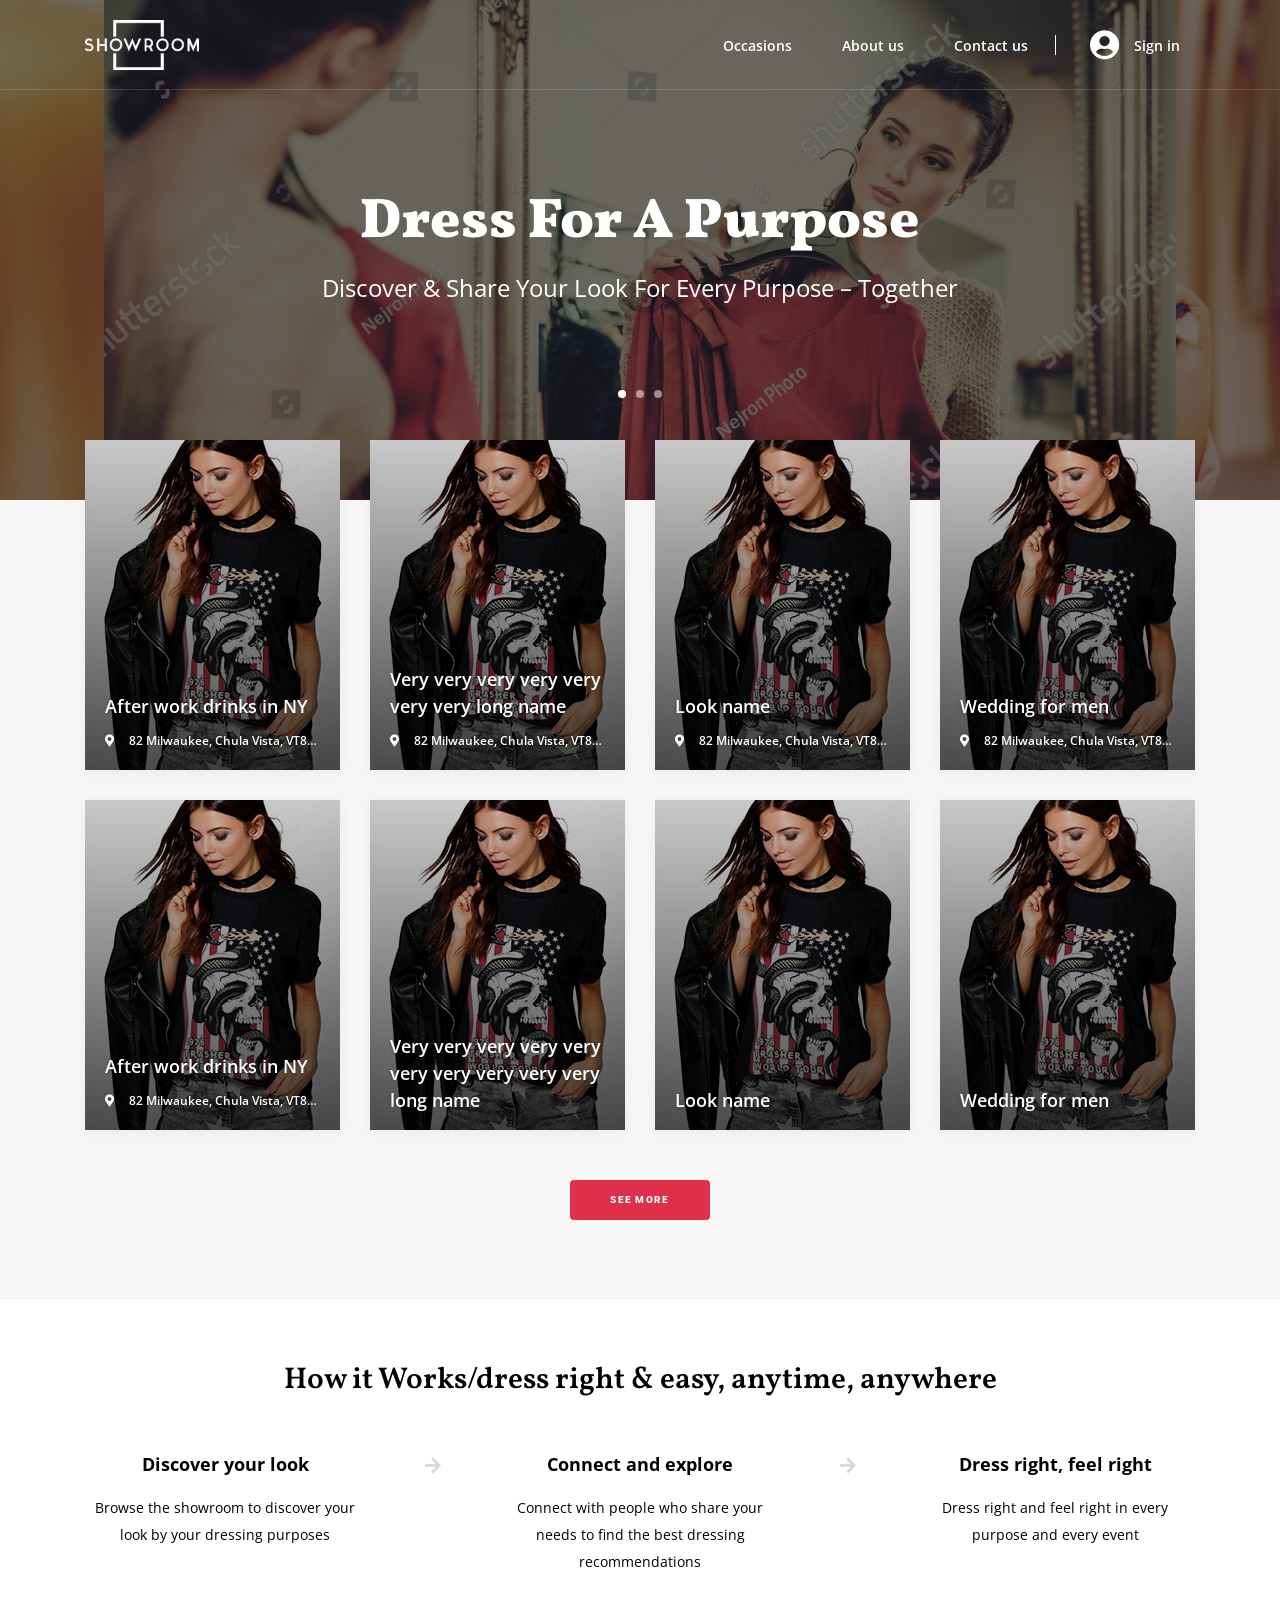
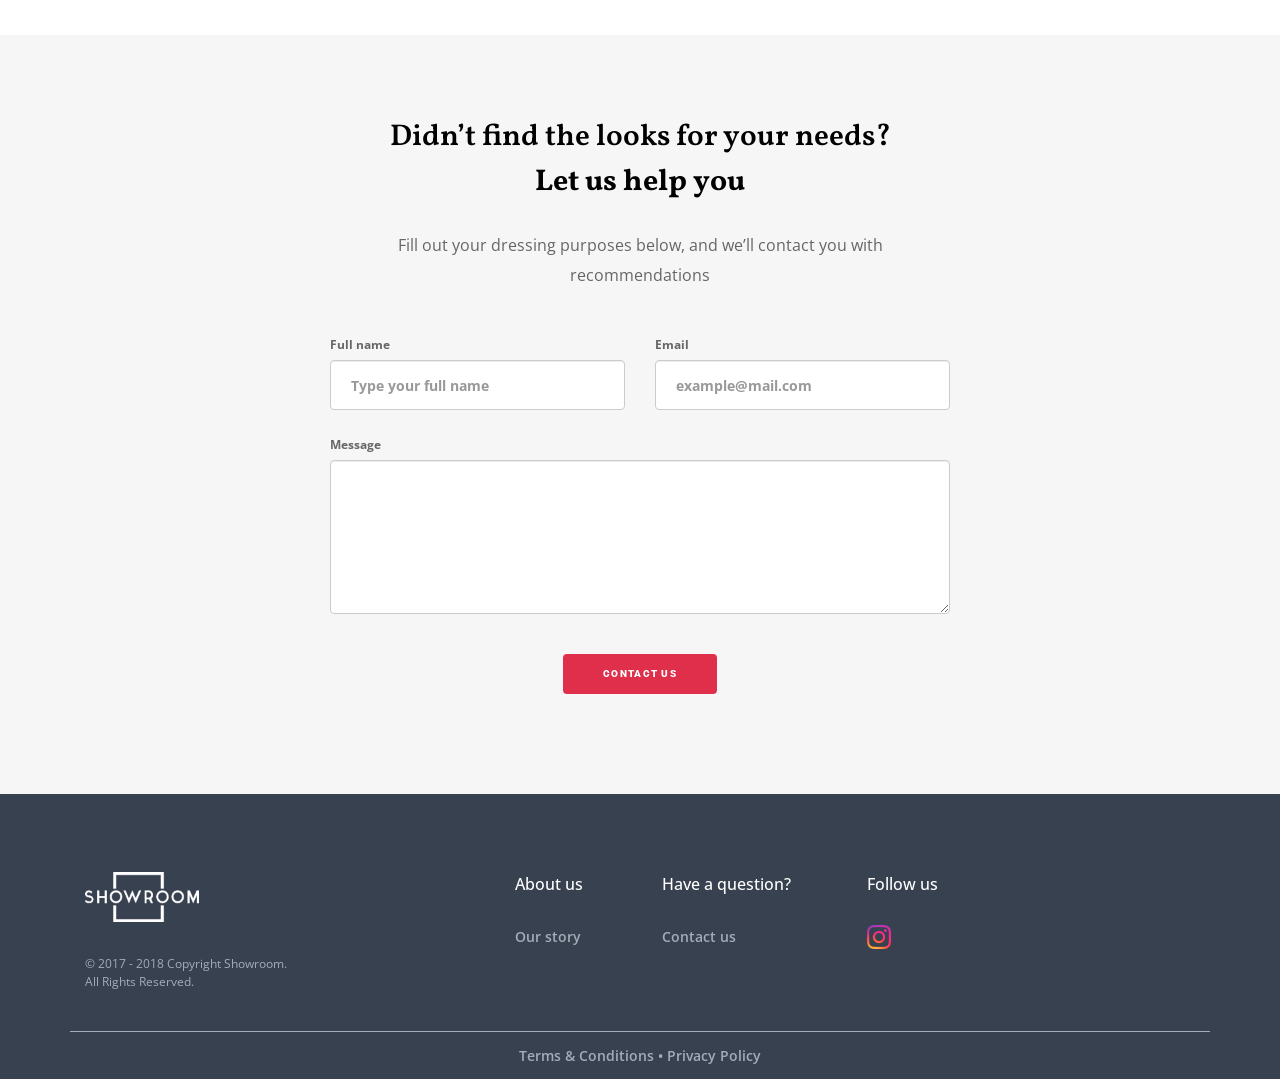
==== app/index.html @ bbfd2e12 "hero img height" ====
<!DOCTYPE html>
<html xmlns="http://www.w3.org/1999/xhtml">
<head>
	<meta http-equiv="Content-Type" content="text/html; charset=utf-8" />
	<meta name="format-detection" content="telephone=no">
	<meta name="viewport" content="width=device-width, initial-scale=1, user-scalable=no, maximum-scale=1">
	<title>Main</title>
	<meta name='description' content="" />
	<meta name="keywords" content="" />
	<link rel="icon" type="image/x-icon" href="favicon.ico" />
	<link rel="stylesheet" href="https://use.fontawesome.com/releases/v5.2.0/css/all.css" integrity="sha384-hWVjflwFxL6sNzntih27bfxkr27PmbbK/iSvJ+a4+0owXq79v+lsFkW54bOGbiDQ" crossorigin="anonymous">
	<link rel="stylesheet" type="text/css" href="css/style.css" />
</head>
<body>


	<div class="wrapper">

		<!-- NAVBAR
        ================================================== -->
		<nav class="navbar navbar-default navbar-fixed navbar-transparent white bootsnav on no-full">
			<div class="container">
				<div class="login">
					<a href="#">
						<i class="fa fa-user-circle"></i> Sign in
					</a>
				</div>
				<div class="navbar-header">
					<button type="button" class="navbar-toggle" data-toggle="collapse" data-target="#navbar-menu">
						<i class="fas fa-bars"></i>
					</button>
					<div class="logo">
						<a href="index.html">
							<img class="logo logo-display" src="img/logo_white.png" alt="">
							<img class="logo logo-scrolled" src="img/logo_black.png" alt="">
						</a>
					</div>
				</div><!-- //.navbar-header -->
				<div class="collapse navbar-collapse" id="navbar-menu">
					<ul class="nav navbar-nav navbar-right" data-in="fadeIn" data-out="fadeOut">
						<li><a href="occasions.html">Occasions</a></li>
						<!--li><a href="#">Blog</a></li-->
						<li><a href="about_us.html">About us</a></li>
						<li><a href="#">Contact us</a></li>
					</ul>
				</div>

			</div><!--//.container -->

		</nav>


		<!-- HERO SLIDER
  		================================================== -->
		<section class="hero-slider">
            <div class="main-slider">
                <div><img alt="" src="img/main.png"/></div>
                <div><img alt="" src="img/main.png"/></div>
                <div><img alt="" src="img/main.png"/></div>
            </div>
			<div class="container">
				<div class="row">
					<div class="col-md-12">
						<h1 class="main-page-title">Dress For A Purpose</h1>
						<div class="subtitle">Discover & Share Your Look For Every Purpose – Together</div>
					</div>
				</div><!-- row -->
			</div><!-- container -->
		</section>


		<!-- HERO
  		================================================== -->
		<section class="hero-image" style="background-image: url(img/main.png); display: none;">
			<div class="container">
				<div class="row">
					<div class="col-md-12">
						<h1 class="main-page-title">Dress For A Purpose</h1>
						<div class="subtitle">Discover & Share Your Look For Every Purpose – Together</div>
					</div>
				</div><!-- row -->
			</div><!-- container -->
		</section>


		<!-- OCCASIONS
  		================================================== -->
		<section class="occasion-section">

			<div class="container">
				<div class="row">
					<div class="col-md-3 col-sm-4 col-xs-6 pb30">
						<div class="occasion-item">
							<div class="occasion-image">
								<img alt="" src="img/occasion_sample.jpg"/>
								<a href="#" class="occasion-title">
									After work drinks in NY
									<span class="occasion-place">
										<i class="fa fa-map-marker-alt"></i>
										82 Milwaukee, Chula Vista, VT82 Milwaukee, Chula Vista, VT
									</span>
								</a>
							</div>
						</div><!-- //.occasion-item -->
					</div>

					<div class="col-md-3 col-sm-4 col-xs-6 pb30">
						<div class="occasion-item">
							<div class="occasion-image">
								<img alt="" src="img/occasion_sample.jpg"/>
								<a href="#" class="occasion-title">
									Very very very very very very very long name
									<span class="occasion-place">
										<i class="fa fa-map-marker-alt"></i>
										82 Milwaukee, Chula Vista, VT82 Milwaukee, Chula Vista, VT
									</span>
								</a>
							</div>
						</div><!-- //.occasion-item -->
					</div>

					<div class="col-md-3 col-sm-4 col-xs-6 pb30">
						<div class="occasion-item">
							<div class="occasion-image">
								<img alt="" src="img/occasion_sample.jpg"/>
								<a href="#" class="occasion-title">
									Look name
									<span class="occasion-place">
										<i class="fa fa-map-marker-alt"></i>
										82 Milwaukee, Chula Vista, VT82 Milwaukee, Chula Vista, VT
									</span>
								</a>
							</div>
						</div><!-- //.occasion-item -->
					</div>

					<div class="col-md-3 col-sm-4 col-xs-6 pb30">
						<div class="occasion-item">
							<div class="occasion-image">
								<img alt="" src="img/occasion_sample.jpg"/>
								<a href="#" class="occasion-title">
									Wedding for men
									<span class="occasion-place">
										<i class="fa fa-map-marker-alt"></i>
										82 Milwaukee, Chula Vista, VT82 Milwaukee, Chula Vista, VT
									</span>
								</a>
							</div>
						</div><!-- //.occasion-item -->
					</div>

					<div class="col-md-3 col-sm-4 col-xs-6 pb30">
						<div class="occasion-item">
							<div class="occasion-image">
								<img alt="" src="img/occasion_sample.jpg"/>
								<a href="#" class="occasion-title">
									After work drinks in NY
									<span class="occasion-place">
										<i class="fa fa-map-marker-alt"></i>
										82 Milwaukee, Chula Vista, VT82 Milwaukee, Chula Vista, VT
									</span>
								</a>
							</div>
						</div><!-- //.occasion-item -->
					</div>

					<div class="col-md-3 col-sm-4 col-xs-6 pb30">
						<div class="occasion-item">
							<div class="occasion-image">
								<img alt="" src="img/occasion_sample.jpg"/>
								<a href="#" class="occasion-title">Very very very very very very very very very very long name</a>
							</div>
						</div><!-- //.occasion-item -->
					</div>

					<div class="col-md-3 col-sm-4 col-xs-6 pb30">
						<div class="occasion-item">
							<div class="occasion-image">
								<img alt="" src="img/occasion_sample.jpg"/>
								<a href="#" class="occasion-title">Look name</a>
							</div>
						</div><!-- //.occasion-item -->
					</div>

					<div class="col-md-3 col-sm-4 col-xs-6 pb30">
						<div class="occasion-item">
							<div class="occasion-image">
								<img alt="" src="img/occasion_sample.jpg"/>
								<a href="#" class="occasion-title">Wedding for men</a>
							</div>
						</div><!-- //.occasion-item -->
					</div>

					<div class="col-xs-12 text-center">
						<button class="btn">see more</button>
					</div>

				</div><!-- row -->
			</div><!-- container -->

		</section>



		<!-- HOW IT WORKS
  		================================================== -->
		<section class="how-it-works-section">
			<div class="container">
				<div class="row">
					<div class="col-sm-12">
						<div class="section-wrapper">
							<h2 class="section-title">
								How it Works/dress right & easy, anytime, anywhere
							</h2>
							<div class="section-content">

								<div class="how-it-works-item">
									<div class="item-title">Discover your look</div>
									<div class="item-text">
										Browse the showroom to discover your look by your dressing purposes
									</div>
								</div>

								<div class="arrow">
									<i class="fa fa-arrow-right"></i>
								</div>

								<div class="how-it-works-item">
									<div class="item-title">Connect and explore</div>
									<div class="item-text">
										Connect with people who share your needs to find the best dressing recommendations
									</div>
								</div>

								<div class="arrow">
									<i class="fa fa-arrow-right"></i>
								</div>

								<div class="how-it-works-item">
									<div class="item-title">Dress right, feel right</div>
									<div class="item-text">
										Dress right and feel right in every purpose and every event
									</div>
								</div>

							</div><!-- //.section-content -->
						</div><!-- //.section-wrapper -->
					</div>
				</div><!-- //.row -->
			</div><!-- //.container -->
		</section><!-- //.how-it-works-section -->


		<!-- CONTACT FORM
  		================================================== -->
		<section class="contact-section">
			<div class="container">
				<div class="row">
					<div class="col-md-8 col-md-push-2">
						<div class="section-wrapper">
							<h2 class="section-title text-center">
								Didn’t find the looks for your needs?<br/>
								<strong>Let us help you</strong>
							</h2>
							<div class="section-content">
								<p>Fill out your dressing purposes below, and we’ll contact you with recommendations</p>
								<form class="contact-form">
									<div class="row">
										<div class="col-xs-12 col-sm-6">
											<div class="form-group">
												<label for="name">Full name<br />
													<input type="text" class="wpcf7-form-control" id="name" placeholder="Type your full name">
												</label>
											</div>
										</div>
										<div class="col-xs-12 col-sm-6">
											<div class="form-group">
												<label for="email">Email<br />
													<input type="email" class="wpcf7-form-control" id="email" placeholder="example@mail.com">
												</label>
											</div>
										</div>
										<div class="col-xs-12">
											<div class="form-group">
												<label for="message">Message<br />
													<textarea id="message" class="wpcf7-form-control" rows="7"></textarea>
												</label>
											</div>
										</div>
										<div class="col-xs-12 text-center">
											<input type="submit" value="Contact us" class="">
										</div>
									</div>
								</form>
							</div><!-- //.section-content -->
						</div><!-- //.section-wrapper -->
					</div>
				</div><!-- //.row -->
			</div><!-- //.container -->

		</section><!-- //.contact-section -->





		<footer>
			<div class="footer-main">
				<div class="container">
					<div class="row">

						<section class="widget col-xs-12 col-md-4">
							<div class="logo">
								<a href="index.html">
									<img class="logo" src="img/logo_white.png" alt="">
								</a>
							</div>
							<div class="footer-copyright">
								© 2017 - 2018 Copyright Showroom.<br />
								All Rights Reserved.
							</div>
						</section>

						<section class="widget col-xs-6 col-md-2">
							<h3 class="widget-title">About us</h3>
							<div>
								<ul>
									<li><a href="#">Our story</a></li>
									<!--li><a href="#">Blog</a></li-->
								</ul>
							</div>
						</section>

						<section class="widget col-xs-6 col-md-3">
							<h3 class="widget-title">Have a question?</h3>
							<div>
								<ul>
									<li><a href="#">Contact us</a></li>
								</ul>
							</div>
						</section>

						<section class="widget col-xs-6 col-md-2">
							<h3 class="widget-title">Follow us</h3>
							<div>
								<ul>
									<li>
										<a href="#" class="instagram" title="Instagram" target="_blank"></a>
									</li>
								</ul>
							</div>
						</section>

					</div><!-- //.row -->
				</div><!-- //.container -->
			</div><!-- //.footer-main -->

			<div class="footer-lower">
				<div class="container">
					<div class="row">
						<a href="#">Terms & Conditions</a>  •  <a href="#">Privacy Policy</a>
					</div>
				</div>
			</div><!-- //.footer-copyright -->

		</footer>


	</div><!--//.wrapper -->

















	<script src="js/components/jquery.min.js"></script>


	<!--== Javascript Plugins ==-->
	<script src="js/components/bootsnav.js" ></script>
	<script src="js/components/plugins.js"></script>

    <script src="js/components/slick.js" ></script>

	<!--
	<script src="js/components/master.js"></script>
	<script src="js/components/smoothscroll.js"></script>
	<script src="js/components/jquery.fancybox.js" ></script>
	<script src="js/components/jquery.formstyler.js" ></script>
	<script src="js/components/jquery.mCustomScrollbar.js" ></script>
	-->
	<script src="js/custom.js" ></script>
</body>
</html>
---- app/css/style.css ----
/* colors */
/* main variables */
/*! Bootstrap v3.3.5 (http://getbootstrap.com) Copyright 2011-2015 Twitter, Inc. Licensed under MIT (https://github.com/twbs/bootstrap/blob/master/LICENSE) */
/*! Generated using the Bootstrap Customizer (http://getbootstrap.com/customize/?id=e038e098e002ebaab11e) Config saved to config.json and https://gist.github.com/e038e098e002ebaab11e */
/*! Bootstrap v3.3.5 (http://getbootstrap.com) Copyright 2011-2015 Twitter, Inc. Licensed under MIT (https://github.com/twbs/bootstrap/blob/master/LICENSE) */
/*! normalize.css v3.0.3 | MIT License | github.com/necolas/normalize.css */
@import url("https://fonts.googleapis.com/css?family=Open+Sans:400,600|Roboto:400,500|Vollkorn:400,600,700");
html { font-family: sans-serif; -ms-text-size-adjust: 100%; -webkit-text-size-adjust: 100%; }

body { margin: 0; }

article, aside, details, figcaption, figure, footer, header, hgroup, main, menu, nav, section, summary { display: block; }

audio, canvas, progress, video { display: inline-block; vertical-align: baseline; }

audio:not([controls]) { display: none; height: 0; }

[hidden], template { display: none; }

a { background-color: transparent; }

a:active, a:hover { outline: 0; }

abbr[title] { border-bottom: 1px dotted; }

b, strong { font-weight: bold; }

dfn { font-style: italic; }

h1 { font-size: 2em; margin: 0.67em 0; }

mark { background: #ff0; color: #000; }

small { font-size: 80%; }

sub, sup { font-size: 75%; line-height: 0; position: relative; vertical-align: baseline; }

sup { top: -0.5em; }

sub { bottom: -0.25em; }

img { border: 0; }

svg:not(:root) { overflow: hidden; }

figure { margin: 1em 40px; }

hr { box-sizing: content-box; height: 0; }

pre { overflow: auto; }

code, kbd, pre, samp { font-family: monospace, monospace; font-size: 1em; }

button, input, optgroup, select, textarea { color: inherit; font: inherit; margin: 0; }

button { overflow: visible; }

button, select { text-transform: none; }

button, html input[type="button"], input[type="reset"], input[type="submit"] { -webkit-appearance: button; cursor: pointer; }

button[disabled], html input[disabled] { cursor: default; }

button::-moz-focus-inner, input::-moz-focus-inner { border: 0; padding: 0; }

input { line-height: normal; }

input[type="checkbox"], input[type="radio"] { box-sizing: border-box; padding: 0; }

input[type="number"]::-webkit-inner-spin-button, input[type="number"]::-webkit-outer-spin-button { height: auto; }

input[type="search"] { -webkit-appearance: textfield; box-sizing: content-box; }

input[type="search"]::-webkit-search-cancel-button, input[type="search"]::-webkit-search-decoration { -webkit-appearance: none; }

fieldset { border: 1px solid #c0c0c0; margin: 0 2px; padding: 0.35em 0.625em 0.75em; }

legend { border: 0; padding: 0; }

textarea { overflow: auto; }

optgroup { font-weight: bold; }

table { border-collapse: collapse; border-spacing: 0; }

td, th { padding: 0; }

/*! Source: https://github.com/h5bp/html5-boilerplate/blob/master/src/css/main.css */
@media print { *, *:before, *:after { background: transparent !important; color: #000 !important; box-shadow: none !important; text-shadow: none !important; }
  a, a:visited { text-decoration: underline; }
  a[href]:after { content: " (" attr(href) ")"; }
  abbr[title]:after { content: " (" attr(title) ")"; }
  a[href^="#"]:after, a[href^="javascript:"]:after { content: ""; }
  pre, blockquote { border: 1px solid #999; page-break-inside: avoid; }
  thead { display: table-header-group; }
  tr, img { page-break-inside: avoid; }
  img { max-width: 100% !important; }
  p, h2, h3 { orphans: 3; widows: 3; }
  h2, h3 { page-break-after: avoid; }
  .navbar { display: none; }
  .btn > .caret, input[type="submit"] > .caret, .dropup > .btn > .caret, .dropup > input[type="submit"] > .caret { border-top-color: #000 !important; }
  .label { border: 1px solid #000; }
  .table { border-collapse: collapse !important; }
  .table td, .table th { background-color: #fff !important; }
  .table-bordered th, .table-bordered td { border: 1px solid #ddd !important; } }

@font-face { font-family: 'Glyphicons Halflings'; src: url("../fonts/glyphicons-halflings-regular.eot"); src: url("../fonts/glyphicons-halflings-regular.eot?#iefix") format("embedded-opentype"), url("../fonts/glyphicons-halflings-regular.woff2") format("woff2"), url("../fonts/glyphicons-halflings-regular.woff") format("woff"), url("../fonts/glyphicons-halflings-regular.ttf") format("truetype"), url("../fonts/glyphicons-halflings-regular.svg#glyphicons_halflingsregular") format("svg"); }

.glyphicon { position: relative; top: 1px; display: inline-block; font-family: 'Glyphicons Halflings'; font-style: normal; font-weight: normal; line-height: 1; -webkit-font-smoothing: antialiased; -moz-osx-font-smoothing: grayscale; }

.glyphicon-asterisk:before { content: "\2a"; }

.glyphicon-plus:before { content: "\2b"; }

.glyphicon-euro:before, .glyphicon-eur:before { content: "\20ac"; }

.glyphicon-minus:before { content: "\2212"; }

.glyphicon-cloud:before { content: "\2601"; }

.glyphicon-envelope:before { content: "\2709"; }

.glyphicon-pencil:before { content: "\270f"; }

.glyphicon-glass:before { content: "\e001"; }

.glyphicon-music:before { content: "\e002"; }

.glyphicon-search:before { content: "\e003"; }

.glyphicon-heart:before { content: "\e005"; }

.glyphicon-star:before { content: "\e006"; }

.glyphicon-star-empty:before { content: "\e007"; }

.glyphicon-user:before { content: "\e008"; }

.glyphicon-film:before { content: "\e009"; }

.glyphicon-th-large:before { content: "\e010"; }

.glyphicon-th:before { content: "\e011"; }

.glyphicon-th-list:before { content: "\e012"; }

.glyphicon-ok:before { content: "\e013"; }

.glyphicon-remove:before { content: "\e014"; }

.glyphicon-zoom-in:before { content: "\e015"; }

.glyphicon-zoom-out:before { content: "\e016"; }

.glyphicon-off:before { content: "\e017"; }

.glyphicon-signal:before { content: "\e018"; }

.glyphicon-cog:before { content: "\e019"; }

.glyphicon-trash:before { content: "\e020"; }

.glyphicon-home:before { content: "\e021"; }

.glyphicon-file:before { content: "\e022"; }

.glyphicon-time:before { content: "\e023"; }

.glyphicon-road:before { content: "\e024"; }

.glyphicon-download-alt:before { content: "\e025"; }

.glyphicon-download:before { content: "\e026"; }

.glyphicon-upload:before { content: "\e027"; }

.glyphicon-inbox:before { content: "\e028"; }

.glyphicon-play-circle:before { content: "\e029"; }

.glyphicon-repeat:before { content: "\e030"; }

.glyphicon-refresh:before { content: "\e031"; }

.glyphicon-list-alt:before { content: "\e032"; }

.glyphicon-lock:before { content: "\e033"; }

.glyphicon-flag:before { content: "\e034"; }

.glyphicon-headphones:before { content: "\e035"; }

.glyphicon-volume-off:before { content: "\e036"; }

.glyphicon-volume-down:before { content: "\e037"; }

.glyphicon-volume-up:before { content: "\e038"; }

.glyphicon-qrcode:before { content: "\e039"; }

.glyphicon-barcode:before { content: "\e040"; }

.glyphicon-tag:before { content: "\e041"; }

.glyphicon-tags:before { content: "\e042"; }

.glyphicon-book:before { content: "\e043"; }

.glyphicon-bookmark:before { content: "\e044"; }

.glyphicon-print:before { content: "\e045"; }

.glyphicon-camera:before { content: "\e046"; }

.glyphicon-font:before { content: "\e047"; }

.glyphicon-bold:before { content: "\e048"; }

.glyphicon-italic:before { content: "\e049"; }

.glyphicon-text-height:before { content: "\e050"; }

.glyphicon-text-width:before { content: "\e051"; }

.glyphicon-align-left:before { content: "\e052"; }

.glyphicon-align-center:before { content: "\e053"; }

.glyphicon-align-right:before { content: "\e054"; }

.glyphicon-align-justify:before { content: "\e055"; }

.glyphicon-list:before { content: "\e056"; }

.glyphicon-indent-left:before { content: "\e057"; }

.glyphicon-indent-right:before { content: "\e058"; }

.glyphicon-facetime-video:before { content: "\e059"; }

.glyphicon-picture:before { content: "\e060"; }

.glyphicon-map-marker:before { content: "\e062"; }

.glyphicon-adjust:before { content: "\e063"; }

.glyphicon-tint:before { content: "\e064"; }

.glyphicon-edit:before { content: "\e065"; }

.glyphicon-share:before { content: "\e066"; }

.glyphicon-check:before { content: "\e067"; }

.glyphicon-move:before { content: "\e068"; }

.glyphicon-step-backward:before { content: "\e069"; }

.glyphicon-fast-backward:before { content: "\e070"; }

.glyphicon-backward:before { content: "\e071"; }

.glyphicon-play:before { content: "\e072"; }

.glyphicon-pause:before { content: "\e073"; }

.glyphicon-stop:before { content: "\e074"; }

.glyphicon-forward:before { content: "\e075"; }

.glyphicon-fast-forward:before { content: "\e076"; }

.glyphicon-step-forward:before { content: "\e077"; }

.glyphicon-eject:before { content: "\e078"; }

.glyphicon-chevron-left:before { content: "\e079"; }

.glyphicon-chevron-right:before { content: "\e080"; }

.glyphicon-plus-sign:before { content: "\e081"; }

.glyphicon-minus-sign:before { content: "\e082"; }

.glyphicon-remove-sign:before { content: "\e083"; }

.glyphicon-ok-sign:before { content: "\e084"; }

.glyphicon-question-sign:before { content: "\e085"; }

.glyphicon-info-sign:before { content: "\e086"; }

.glyphicon-screenshot:before { content: "\e087"; }

.glyphicon-remove-circle:before { content: "\e088"; }

.glyphicon-ok-circle:before { content: "\e089"; }

.glyphicon-ban-circle:before { content: "\e090"; }

.glyphicon-arrow-left:before { content: "\e091"; }

.glyphicon-arrow-right:before { content: "\e092"; }

.glyphicon-arrow-up:before { content: "\e093"; }

.glyphicon-arrow-down:before { content: "\e094"; }

.glyphicon-share-alt:before { content: "\e095"; }

.glyphicon-resize-full:before { content: "\e096"; }

.glyphicon-resize-small:before { content: "\e097"; }

.glyphicon-exclamation-sign:before { content: "\e101"; }

.glyphicon-gift:before { content: "\e102"; }

.glyphicon-leaf:before { content: "\e103"; }

.glyphicon-fire:before { content: "\e104"; }

.glyphicon-eye-open:before { content: "\e105"; }

.glyphicon-eye-close:before { content: "\e106"; }

.glyphicon-warning-sign:before { content: "\e107"; }

.glyphicon-plane:before { content: "\e108"; }

.glyphicon-calendar:before { content: "\e109"; }

.glyphicon-random:before { content: "\e110"; }

.glyphicon-comment:before { content: "\e111"; }

.glyphicon-magnet:before { content: "\e112"; }

.glyphicon-chevron-up:before { content: "\e113"; }

.glyphicon-chevron-down:before { content: "\e114"; }

.glyphicon-retweet:before { content: "\e115"; }

.glyphicon-shopping-cart:before { content: "\e116"; }

.glyphicon-folder-close:before { content: "\e117"; }

.glyphicon-folder-open:before { content: "\e118"; }

.glyphicon-resize-vertical:before { content: "\e119"; }

.glyphicon-resize-horizontal:before { content: "\e120"; }

.glyphicon-hdd:before { content: "\e121"; }

.glyphicon-bullhorn:before { content: "\e122"; }

.glyphicon-bell:before { content: "\e123"; }

.glyphicon-certificate:before { content: "\e124"; }

.glyphicon-thumbs-up:before { content: "\e125"; }

.glyphicon-thumbs-down:before { content: "\e126"; }

.glyphicon-hand-right:before { content: "\e127"; }

.glyphicon-hand-left:before { content: "\e128"; }

.glyphicon-hand-up:before { content: "\e129"; }

.glyphicon-hand-down:before { content: "\e130"; }

.glyphicon-circle-arrow-right:before { content: "\e131"; }

.glyphicon-circle-arrow-left:before { content: "\e132"; }

.glyphicon-circle-arrow-up:before { content: "\e133"; }

.glyphicon-circle-arrow-down:before { content: "\e134"; }

.glyphicon-globe:before { content: "\e135"; }

.glyphicon-wrench:before { content: "\e136"; }

.glyphicon-tasks:before { content: "\e137"; }

.glyphicon-filter:before { content: "\e138"; }

.glyphicon-briefcase:before { content: "\e139"; }

.glyphicon-fullscreen:before { content: "\e140"; }

.glyphicon-dashboard:before { content: "\e141"; }

.glyphicon-paperclip:before { content: "\e142"; }

.glyphicon-heart-empty:before { content: "\e143"; }

.glyphicon-link:before { content: "\e144"; }

.glyphicon-phone:before { content: "\e145"; }

.glyphicon-pushpin:before { content: "\e146"; }

.glyphicon-usd:before { content: "\e148"; }

.glyphicon-gbp:before { content: "\e149"; }

.glyphicon-sort:before { content: "\e150"; }

.glyphicon-sort-by-alphabet:before { content: "\e151"; }

.glyphicon-sort-by-alphabet-alt:before { content: "\e152"; }

.glyphicon-sort-by-order:before { content: "\e153"; }

.glyphicon-sort-by-order-alt:before { content: "\e154"; }

.glyphicon-sort-by-attributes:before { content: "\e155"; }

.glyphicon-sort-by-attributes-alt:before { content: "\e156"; }

.glyphicon-unchecked:before { content: "\e157"; }

.glyphicon-expand:before { content: "\e158"; }

.glyphicon-collapse-down:before { content: "\e159"; }

.glyphicon-collapse-up:before { content: "\e160"; }

.glyphicon-log-in:before { content: "\e161"; }

.glyphicon-flash:before { content: "\e162"; }

.glyphicon-log-out:before { content: "\e163"; }

.glyphicon-new-window:before { content: "\e164"; }

.glyphicon-record:before { content: "\e165"; }

.glyphicon-save:before { content: "\e166"; }

.glyphicon-open:before { content: "\e167"; }

.glyphicon-saved:before { content: "\e168"; }

.glyphicon-import:before { content: "\e169"; }

.glyphicon-export:before { content: "\e170"; }

.glyphicon-send:before { content: "\e171"; }

.glyphicon-floppy-disk:before { content: "\e172"; }

.glyphicon-floppy-saved:before { content: "\e173"; }

.glyphicon-floppy-remove:before { content: "\e174"; }

.glyphicon-floppy-save:before { content: "\e175"; }

.glyphicon-floppy-open:before { content: "\e176"; }

.glyphicon-credit-card:before { content: "\e177"; }

.glyphicon-transfer:before { content: "\e178"; }

.glyphicon-cutlery:before { content: "\e179"; }

.glyphicon-header:before { content: "\e180"; }

.glyphicon-compressed:before { content: "\e181"; }

.glyphicon-earphone:before { content: "\e182"; }

.glyphicon-phone-alt:before { content: "\e183"; }

.glyphicon-tower:before { content: "\e184"; }

.glyphicon-stats:before { content: "\e185"; }

.glyphicon-sd-video:before { content: "\e186"; }

.glyphicon-hd-video:before { content: "\e187"; }

.glyphicon-subtitles:before { content: "\e188"; }

.glyphicon-sound-stereo:before { content: "\e189"; }

.glyphicon-sound-dolby:before { content: "\e190"; }

.glyphicon-sound-5-1:before { content: "\e191"; }

.glyphicon-sound-6-1:before { content: "\e192"; }

.glyphicon-sound-7-1:before { content: "\e193"; }

.glyphicon-copyright-mark:before { content: "\e194"; }

.glyphicon-registration-mark:before { content: "\e195"; }

.glyphicon-cloud-download:before { content: "\e197"; }

.glyphicon-cloud-upload:before { content: "\e198"; }

.glyphicon-tree-conifer:before { content: "\e199"; }

.glyphicon-tree-deciduous:before { content: "\e200"; }

.glyphicon-cd:before { content: "\e201"; }

.glyphicon-save-file:before { content: "\e202"; }

.glyphicon-open-file:before { content: "\e203"; }

.glyphicon-level-up:before { content: "\e204"; }

.glyphicon-copy:before { content: "\e205"; }

.glyphicon-paste:before { content: "\e206"; }

.glyphicon-alert:before { content: "\e209"; }

.glyphicon-equalizer:before { content: "\e210"; }

.glyphicon-king:before { content: "\e211"; }

.glyphicon-queen:before { content: "\e212"; }

.glyphicon-pawn:before { content: "\e213"; }

.glyphicon-bishop:before { content: "\e214"; }

.glyphicon-knight:before { content: "\e215"; }

.glyphicon-baby-formula:before { content: "\e216"; }

.glyphicon-tent:before { content: "\26fa"; }

.glyphicon-blackboard:before { content: "\e218"; }

.glyphicon-bed:before { content: "\e219"; }

.glyphicon-apple:before { content: "\f8ff"; }

.glyphicon-erase:before { content: "\e221"; }

.glyphicon-hourglass:before { content: "\231b"; }

.glyphicon-lamp:before { content: "\e223"; }

.glyphicon-duplicate:before { content: "\e224"; }

.glyphicon-piggy-bank:before { content: "\e225"; }

.glyphicon-scissors:before { content: "\e226"; }

.glyphicon-bitcoin:before { content: "\e227"; }

.glyphicon-btc:before { content: "\e227"; }

.glyphicon-xbt:before { content: "\e227"; }

.glyphicon-yen:before { content: "\00a5"; }

.glyphicon-jpy:before { content: "\00a5"; }

.glyphicon-ruble:before { content: "\20bd"; }

.glyphicon-rub:before { content: "\20bd"; }

.glyphicon-scale:before { content: "\e230"; }

.glyphicon-ice-lolly:before { content: "\e231"; }

.glyphicon-ice-lolly-tasted:before { content: "\e232"; }

.glyphicon-education:before { content: "\e233"; }

.glyphicon-option-horizontal:before { content: "\e234"; }

.glyphicon-option-vertical:before { content: "\e235"; }

.glyphicon-menu-hamburger:before { content: "\e236"; }

.glyphicon-modal-window:before { content: "\e237"; }

.glyphicon-oil:before { content: "\e238"; }

.glyphicon-grain:before { content: "\e239"; }

.glyphicon-sunglasses:before { content: "\e240"; }

.glyphicon-text-size:before { content: "\e241"; }

.glyphicon-text-color:before { content: "\e242"; }

.glyphicon-text-background:before { content: "\e243"; }

.glyphicon-object-align-top:before { content: "\e244"; }

.glyphicon-object-align-bottom:before { content: "\e245"; }

.glyphicon-object-align-horizontal:before { content: "\e246"; }

.glyphicon-object-align-left:before { content: "\e247"; }

.glyphicon-object-align-vertical:before { content: "\e248"; }

.glyphicon-object-align-right:before { content: "\e249"; }

.glyphicon-triangle-right:before { content: "\e250"; }

.glyphicon-triangle-left:before { content: "\e251"; }

.glyphicon-triangle-bottom:before { content: "\e252"; }

.glyphicon-triangle-top:before { content: "\e253"; }

.glyphicon-console:before { content: "\e254"; }

.glyphicon-superscript:before { content: "\e255"; }

.glyphicon-subscript:before { content: "\e256"; }

.glyphicon-menu-left:before { content: "\e257"; }

.glyphicon-menu-right:before { content: "\e258"; }

.glyphicon-menu-down:before { content: "\e259"; }

.glyphicon-menu-up:before { content: "\e260"; }

* { box-sizing: border-box; }

*:before, *:after { box-sizing: border-box; }

html { font-size: 10px; -webkit-tap-highlight-color: transparent; }

body { font-family: "Helvetica Neue",Helvetica,Arial,sans-serif; font-size: 14px; line-height: 1.42857143; color: #333; background-color: #fff; }

input, button, select, textarea { font-family: inherit; font-size: inherit; line-height: inherit; }

a { color: #337ab7; text-decoration: none; }

a:hover, a:focus { color: #23527c; text-decoration: underline; }

a:focus { outline: thin dotted; outline: 5px auto -webkit-focus-ring-color; outline-offset: -2px; }

figure { margin: 0; }

img { vertical-align: middle; }

.img-responsive, .thumbnail > img, .thumbnail a > img, .carousel-inner > .item > img, .carousel-inner > .item > a > img { display: block; max-width: 100%; height: auto; }

.img-rounded { border-radius: 6px; }

.img-thumbnail { padding: 4px; line-height: 1.42857143; background-color: #fff; border: 1px solid #ddd; border-radius: 4px; -webkit-transition: all .2s ease-in-out; transition: all .2s ease-in-out; display: inline-block; max-width: 100%; height: auto; }

.img-circle { border-radius: 50%; }

hr { margin-top: 20px; margin-bottom: 20px; border: 0; border-top: 1px solid #eee; }

.sr-only { position: absolute; width: 1px; height: 1px; margin: -1px; padding: 0; overflow: hidden; clip: rect(0, 0, 0, 0); border: 0; }

.sr-only-focusable:active, .sr-only-focusable:focus { position: static; width: auto; height: auto; margin: 0; overflow: visible; clip: auto; }

[role="button"] { cursor: pointer; }

h1, h2, h3, h4, h5, h6, .h1, .h2, .h3, .h4, .h5, .h6 { font-family: inherit; font-weight: 500; line-height: 1.1; color: inherit; }

h1 small, h2 small, h3 small, h4 small, h5 small, h6 small, .h1 small, .h2 small, .h3 small, .h4 small, .h5 small, .h6 small, h1 .small, h2 .small, h3 .small, h4 .small, h5 .small, h6 .small, .h1 .small, .h2 .small, .h3 .small, .h4 .small, .h5 .small, .h6 .small { font-weight: normal; line-height: 1; color: #777; }

h1, .h1, h2, .h2, h3, .h3 { margin-top: 20px; margin-bottom: 10px; }

h1 small, .h1 small, h2 small, .h2 small, h3 small, .h3 small, h1 .small, .h1 .small, h2 .small, .h2 .small, h3 .small, .h3 .small { font-size: 65%; }

h4, .h4, h5, .h5, h6, .h6 { margin-top: 10px; margin-bottom: 10px; }

h4 small, .h4 small, h5 small, .h5 small, h6 small, .h6 small, h4 .small, .h4 .small, h5 .small, .h5 .small, h6 .small, .h6 .small { font-size: 75%; }

h1, .h1 { font-size: 36px; }

h2, .h2 { font-size: 30px; }

h3, .h3 { font-size: 24px; }

h4, .h4 { font-size: 18px; }

h5, .h5 { font-size: 14px; }

h6, .h6 { font-size: 12px; }

p { margin: 0 0 10px; }

.lead { margin-bottom: 20px; font-size: 16px; font-weight: 300; line-height: 1.4; }

@media (min-width: 768px) { .lead { font-size: 21px; } }

small, .small { font-size: 85%; }

mark, .mark { background-color: #fcf8e3; padding: .2em; }

.text-left { text-align: left; }

.text-right { text-align: right; }

.text-center { text-align: center; }

.text-justify { text-align: justify; }

.text-nowrap { white-space: nowrap; }

.text-lowercase { text-transform: lowercase; }

.text-uppercase { text-transform: uppercase; }

.text-capitalize { text-transform: capitalize; }

.text-muted { color: #777; }

.text-primary { color: #337ab7; }

a.text-primary:hover, a.text-primary:focus { color: #286090; }

.text-success { color: #3c763d; }

a.text-success:hover, a.text-success:focus { color: #2b542c; }

.text-info { color: #31708f; }

a.text-info:hover, a.text-info:focus { color: #245269; }

.text-warning { color: #8a6d3b; }

a.text-warning:hover, a.text-warning:focus { color: #66512c; }

.text-danger { color: #a94442; }

a.text-danger:hover, a.text-danger:focus { color: #843534; }

.bg-primary { color: #fff; background-color: #337ab7; }

a.bg-primary:hover, a.bg-primary:focus { background-color: #286090; }

.bg-success { background-color: #dff0d8; }

a.bg-success:hover, a.bg-success:focus { background-color: #c1e2b3; }

.bg-info { background-color: #d9edf7; }

a.bg-info:hover, a.bg-info:focus { background-color: #afd9ee; }

.bg-warning { background-color: #fcf8e3; }

a.bg-warning:hover, a.bg-warning:focus { background-color: #f7ecb5; }

.bg-danger { background-color: #f2dede; }

a.bg-danger:hover, a.bg-danger:focus { background-color: #e4b9b9; }

.page-header { padding-bottom: 9px; margin: 40px 0 20px; border-bottom: 1px solid #eee; }

ul, ol { margin-top: 0; margin-bottom: 10px; }

ul ul, ol ul, ul ol, ol ol { margin-bottom: 0; }

.list-unstyled { padding-left: 0; list-style: none; }

.list-inline { padding-left: 0; list-style: none; margin-left: -5px; }

.list-inline > li { display: inline-block; padding-left: 5px; padding-right: 5px; }

dl { margin-top: 0; margin-bottom: 20px; }

dt, dd { line-height: 1.42857143; }

dt { font-weight: bold; }

dd { margin-left: 0; }

@media (min-width: 768px) { .dl-horizontal dt { float: left; width: 160px; clear: left; text-align: right; overflow: hidden; text-overflow: ellipsis; white-space: nowrap; }
  .dl-horizontal dd { margin-left: 180px; } }

abbr[title], abbr[data-original-title] { cursor: help; border-bottom: 1px dotted #777; }

.initialism { font-size: 90%; text-transform: uppercase; }

blockquote { padding: 10px 20px; margin: 0 0 20px; font-size: 17.5px; border-left: 5px solid #eee; }

blockquote p:last-child, blockquote ul:last-child, blockquote ol:last-child { margin-bottom: 0; }

blockquote footer, blockquote small, blockquote .small { display: block; font-size: 80%; line-height: 1.42857143; color: #777; }

blockquote footer:before, blockquote small:before, blockquote .small:before { content: '\2014 \00A0'; }

.blockquote-reverse, blockquote.pull-right { padding-right: 15px; padding-left: 0; border-right: 5px solid #eee; border-left: 0; text-align: right; }

.blockquote-reverse footer:before, blockquote.pull-right footer:before, .blockquote-reverse small:before, blockquote.pull-right small:before, .blockquote-reverse .small:before, blockquote.pull-right .small:before { content: ''; }

.blockquote-reverse footer:after, blockquote.pull-right footer:after, .blockquote-reverse small:after, blockquote.pull-right small:after, .blockquote-reverse .small:after, blockquote.pull-right .small:after { content: '\00A0 \2014'; }

address { margin-bottom: 20px; font-style: normal; line-height: 1.42857143; }

code, kbd, pre, samp { font-family: Menlo,Monaco,Consolas,"Courier New",monospace; }

code { padding: 2px 4px; font-size: 90%; color: #c7254e; background-color: #f9f2f4; border-radius: 4px; }

kbd { padding: 2px 4px; font-size: 90%; color: #fff; background-color: #333; border-radius: 3px; box-shadow: inset 0 -1px 0 rgba(0, 0, 0, 0.25); }

kbd kbd { padding: 0; font-size: 100%; font-weight: bold; box-shadow: none; }

pre { display: block; padding: 9.5px; margin: 0 0 10px; font-size: 13px; line-height: 1.42857143; word-break: break-all; word-wrap: break-word; color: #333; background-color: #f5f5f5; border: 1px solid #ccc; border-radius: 4px; }

pre code { padding: 0; font-size: inherit; color: inherit; white-space: pre-wrap; background-color: transparent; border-radius: 0; }

.pre-scrollable { max-height: 340px; overflow-y: scroll; }

.container { margin-right: auto; margin-left: auto; padding-left: 15px; padding-right: 15px; }

@media (min-width: 768px) { .container { width: 750px; } }

@media (min-width: 992px) { .container { width: 970px; } }

@media (min-width: 1200px) { .container { width: 1170px; } }

.container-fluid { margin-right: auto; margin-left: auto; padding-left: 15px; padding-right: 15px; }

.row { margin-left: -15px; margin-right: -15px; }

.col-xs-1, .col-sm-1, .col-md-1, .col-lg-1, .col-xs-2, .col-sm-2, .col-md-2, .col-lg-2, .col-xs-3, .col-sm-3, .col-md-3, .col-lg-3, .col-xs-4, .col-sm-4, .col-md-4, .col-lg-4, .col-xs-5, .col-sm-5, .col-md-5, .col-lg-5, .col-xs-6, .col-sm-6, .col-md-6, .col-lg-6, .col-xs-7, .col-sm-7, .col-md-7, .col-lg-7, .col-xs-8, .col-sm-8, .col-md-8, .col-lg-8, .col-xs-9, .col-sm-9, .col-md-9, .col-lg-9, .col-xs-10, .col-sm-10, .col-md-10, .col-lg-10, .col-xs-11, .col-sm-11, .col-md-11, .col-lg-11, .col-xs-12, .col-sm-12, .col-md-12, .col-lg-12 { position: relative; min-height: 1px; padding-left: 15px; padding-right: 15px; }

.col-xs-1, .col-xs-2, .col-xs-3, .col-xs-4, .col-xs-5, .col-xs-6, .col-xs-7, .col-xs-8, .col-xs-9, .col-xs-10, .col-xs-11, .col-xs-12 { float: left; }

.col-xs-12 { width: 100%; }

.col-xs-11 { width: 91.66666667%; }

.col-xs-10 { width: 83.33333333%; }

.col-xs-9 { width: 75%; }

.col-xs-8 { width: 66.66666667%; }

.col-xs-7 { width: 58.33333333%; }

.col-xs-6 { width: 50%; }

.col-xs-5 { width: 41.66666667%; }

.col-xs-4 { width: 33.33333333%; }

.col-xs-3 { width: 25%; }

.col-xs-2 { width: 16.66666667%; }

.col-xs-1 { width: 8.33333333%; }

.col-xs-pull-12 { right: 100%; }

.col-xs-pull-11 { right: 91.66666667%; }

.col-xs-pull-10 { right: 83.33333333%; }

.col-xs-pull-9 { right: 75%; }

.col-xs-pull-8 { right: 66.66666667%; }

.col-xs-pull-7 { right: 58.33333333%; }

.col-xs-pull-6 { right: 50%; }

.col-xs-pull-5 { right: 41.66666667%; }

.col-xs-pull-4 { right: 33.33333333%; }

.col-xs-pull-3 { right: 25%; }

.col-xs-pull-2 { right: 16.66666667%; }

.col-xs-pull-1 { right: 8.33333333%; }

.col-xs-pull-0 { right: auto; }

.col-xs-push-12 { left: 100%; }

.col-xs-push-11 { left: 91.66666667%; }

.col-xs-push-10 { left: 83.33333333%; }

.col-xs-push-9 { left: 75%; }

.col-xs-push-8 { left: 66.66666667%; }

.col-xs-push-7 { left: 58.33333333%; }

.col-xs-push-6 { left: 50%; }

.col-xs-push-5 { left: 41.66666667%; }

.col-xs-push-4 { left: 33.33333333%; }

.col-xs-push-3 { left: 25%; }

.col-xs-push-2 { left: 16.66666667%; }

.col-xs-push-1 { left: 8.33333333%; }

.col-xs-push-0 { left: auto; }

.col-xs-offset-12 { margin-left: 100%; }

.col-xs-offset-11 { margin-left: 91.66666667%; }

.col-xs-offset-10 { margin-left: 83.33333333%; }

.col-xs-offset-9 { margin-left: 75%; }

.col-xs-offset-8 { margin-left: 66.66666667%; }

.col-xs-offset-7 { margin-left: 58.33333333%; }

.col-xs-offset-6 { margin-left: 50%; }

.col-xs-offset-5 { margin-left: 41.66666667%; }

.col-xs-offset-4 { margin-left: 33.33333333%; }

.col-xs-offset-3 { margin-left: 25%; }

.col-xs-offset-2 { margin-left: 16.66666667%; }

.col-xs-offset-1 { margin-left: 8.33333333%; }

.col-xs-offset-0 { margin-left: 0; }

@media (min-width: 768px) { .col-sm-1, .col-sm-2, .col-sm-3, .col-sm-4, .col-sm-5, .col-sm-6, .col-sm-7, .col-sm-8, .col-sm-9, .col-sm-10, .col-sm-11, .col-sm-12 { float: left; }
  .col-sm-12 { width: 100%; }
  .col-sm-11 { width: 91.66666667%; }
  .col-sm-10 { width: 83.33333333%; }
  .col-sm-9 { width: 75%; }
  .col-sm-8 { width: 66.66666667%; }
  .col-sm-7 { width: 58.33333333%; }
  .col-sm-6 { width: 50%; }
  .col-sm-5 { width: 41.66666667%; }
  .col-sm-4 { width: 33.33333333%; }
  .col-sm-3 { width: 25%; }
  .col-sm-2 { width: 16.66666667%; }
  .col-sm-1 { width: 8.33333333%; }
  .col-sm-pull-12 { right: 100%; }
  .col-sm-pull-11 { right: 91.66666667%; }
  .col-sm-pull-10 { right: 83.33333333%; }
  .col-sm-pull-9 { right: 75%; }
  .col-sm-pull-8 { right: 66.66666667%; }
  .col-sm-pull-7 { right: 58.33333333%; }
  .col-sm-pull-6 { right: 50%; }
  .col-sm-pull-5 { right: 41.66666667%; }
  .col-sm-pull-4 { right: 33.33333333%; }
  .col-sm-pull-3 { right: 25%; }
  .col-sm-pull-2 { right: 16.66666667%; }
  .col-sm-pull-1 { right: 8.33333333%; }
  .col-sm-pull-0 { right: auto; }
  .col-sm-push-12 { left: 100%; }
  .col-sm-push-11 { left: 91.66666667%; }
  .col-sm-push-10 { left: 83.33333333%; }
  .col-sm-push-9 { left: 75%; }
  .col-sm-push-8 { left: 66.66666667%; }
  .col-sm-push-7 { left: 58.33333333%; }
  .col-sm-push-6 { left: 50%; }
  .col-sm-push-5 { left: 41.66666667%; }
  .col-sm-push-4 { left: 33.33333333%; }
  .col-sm-push-3 { left: 25%; }
  .col-sm-push-2 { left: 16.66666667%; }
  .col-sm-push-1 { left: 8.33333333%; }
  .col-sm-push-0 { left: auto; }
  .col-sm-offset-12 { margin-left: 100%; }
  .col-sm-offset-11 { margin-left: 91.66666667%; }
  .col-sm-offset-10 { margin-left: 83.33333333%; }
  .col-sm-offset-9 { margin-left: 75%; }
  .col-sm-offset-8 { margin-left: 66.66666667%; }
  .col-sm-offset-7 { margin-left: 58.33333333%; }
  .col-sm-offset-6 { margin-left: 50%; }
  .col-sm-offset-5 { margin-left: 41.66666667%; }
  .col-sm-offset-4 { margin-left: 33.33333333%; }
  .col-sm-offset-3 { margin-left: 25%; }
  .col-sm-offset-2 { margin-left: 16.66666667%; }
  .col-sm-offset-1 { margin-left: 8.33333333%; }
  .col-sm-offset-0 { margin-left: 0; } }

@media (min-width: 992px) { .col-md-1, .col-md-2, .col-md-3, .col-md-4, .col-md-5, .col-md-6, .col-md-7, .col-md-8, .col-md-9, .col-md-10, .col-md-11, .col-md-12 { float: left; }
  .col-md-12 { width: 100%; }
  .col-md-11 { width: 91.66666667%; }
  .col-md-10 { width: 83.33333333%; }
  .col-md-9 { width: 75%; }
  .col-md-8 { width: 66.66666667%; }
  .col-md-7 { width: 58.33333333%; }
  .col-md-6 { width: 50%; }
  .col-md-5 { width: 41.66666667%; }
  .col-md-4 { width: 33.33333333%; }
  .col-md-3 { width: 25%; }
  .col-md-2 { width: 16.66666667%; }
  .col-md-1 { width: 8.33333333%; }
  .col-md-pull-12 { right: 100%; }
  .col-md-pull-11 { right: 91.66666667%; }
  .col-md-pull-10 { right: 83.33333333%; }
  .col-md-pull-9 { right: 75%; }
  .col-md-pull-8 { right: 66.66666667%; }
  .col-md-pull-7 { right: 58.33333333%; }
  .col-md-pull-6 { right: 50%; }
  .col-md-pull-5 { right: 41.66666667%; }
  .col-md-pull-4 { right: 33.33333333%; }
  .col-md-pull-3 { right: 25%; }
  .col-md-pull-2 { right: 16.66666667%; }
  .col-md-pull-1 { right: 8.33333333%; }
  .col-md-pull-0 { right: auto; }
  .col-md-push-12 { left: 100%; }
  .col-md-push-11 { left: 91.66666667%; }
  .col-md-push-10 { left: 83.33333333%; }
  .col-md-push-9 { left: 75%; }
  .col-md-push-8 { left: 66.66666667%; }
  .col-md-push-7 { left: 58.33333333%; }
  .col-md-push-6 { left: 50%; }
  .col-md-push-5 { left: 41.66666667%; }
  .col-md-push-4 { left: 33.33333333%; }
  .col-md-push-3 { left: 25%; }
  .col-md-push-2 { left: 16.66666667%; }
  .col-md-push-1 { left: 8.33333333%; }
  .col-md-push-0 { left: auto; }
  .col-md-offset-12 { margin-left: 100%; }
  .col-md-offset-11 { margin-left: 91.66666667%; }
  .col-md-offset-10 { margin-left: 83.33333333%; }
  .col-md-offset-9 { margin-left: 75%; }
  .col-md-offset-8 { margin-left: 66.66666667%; }
  .col-md-offset-7 { margin-left: 58.33333333%; }
  .col-md-offset-6 { margin-left: 50%; }
  .col-md-offset-5 { margin-left: 41.66666667%; }
  .col-md-offset-4 { margin-left: 33.33333333%; }
  .col-md-offset-3 { margin-left: 25%; }
  .col-md-offset-2 { margin-left: 16.66666667%; }
  .col-md-offset-1 { margin-left: 8.33333333%; }
  .col-md-offset-0 { margin-left: 0; } }

@media (min-width: 1200px) { .col-lg-1, .col-lg-2, .col-lg-3, .col-lg-4, .col-lg-5, .col-lg-6, .col-lg-7, .col-lg-8, .col-lg-9, .col-lg-10, .col-lg-11, .col-lg-12 { float: left; }
  .col-lg-12 { width: 100%; }
  .col-lg-11 { width: 91.66666667%; }
  .col-lg-10 { width: 83.33333333%; }
  .col-lg-9 { width: 75%; }
  .col-lg-8 { width: 66.66666667%; }
  .col-lg-7 { width: 58.33333333%; }
  .col-lg-6 { width: 50%; }
  .col-lg-5 { width: 41.66666667%; }
  .col-lg-4 { width: 33.33333333%; }
  .col-lg-3 { width: 25%; }
  .col-lg-2 { width: 16.66666667%; }
  .col-lg-1 { width: 8.33333333%; }
  .col-lg-pull-12 { right: 100%; }
  .col-lg-pull-11 { right: 91.66666667%; }
  .col-lg-pull-10 { right: 83.33333333%; }
  .col-lg-pull-9 { right: 75%; }
  .col-lg-pull-8 { right: 66.66666667%; }
  .col-lg-pull-7 { right: 58.33333333%; }
  .col-lg-pull-6 { right: 50%; }
  .col-lg-pull-5 { right: 41.66666667%; }
  .col-lg-pull-4 { right: 33.33333333%; }
  .col-lg-pull-3 { right: 25%; }
  .col-lg-pull-2 { right: 16.66666667%; }
  .col-lg-pull-1 { right: 8.33333333%; }
  .col-lg-pull-0 { right: auto; }
  .col-lg-push-12 { left: 100%; }
  .col-lg-push-11 { left: 91.66666667%; }
  .col-lg-push-10 { left: 83.33333333%; }
  .col-lg-push-9 { left: 75%; }
  .col-lg-push-8 { left: 66.66666667%; }
  .col-lg-push-7 { left: 58.33333333%; }
  .col-lg-push-6 { left: 50%; }
  .col-lg-push-5 { left: 41.66666667%; }
  .col-lg-push-4 { left: 33.33333333%; }
  .col-lg-push-3 { left: 25%; }
  .col-lg-push-2 { left: 16.66666667%; }
  .col-lg-push-1 { left: 8.33333333%; }
  .col-lg-push-0 { left: auto; }
  .col-lg-offset-12 { margin-left: 100%; }
  .col-lg-offset-11 { margin-left: 91.66666667%; }
  .col-lg-offset-10 { margin-left: 83.33333333%; }
  .col-lg-offset-9 { margin-left: 75%; }
  .col-lg-offset-8 { margin-left: 66.66666667%; }
  .col-lg-offset-7 { margin-left: 58.33333333%; }
  .col-lg-offset-6 { margin-left: 50%; }
  .col-lg-offset-5 { margin-left: 41.66666667%; }
  .col-lg-offset-4 { margin-left: 33.33333333%; }
  .col-lg-offset-3 { margin-left: 25%; }
  .col-lg-offset-2 { margin-left: 16.66666667%; }
  .col-lg-offset-1 { margin-left: 8.33333333%; }
  .col-lg-offset-0 { margin-left: 0; } }

table { background-color: transparent; }

caption { padding-top: 8px; padding-bottom: 8px; color: #777; text-align: left; }

th { text-align: left; }

.table { width: 100%; max-width: 100%; margin-bottom: 20px; }

.table > thead > tr > th, .table > tbody > tr > th, .table > tfoot > tr > th, .table > thead > tr > td, .table > tbody > tr > td, .table > tfoot > tr > td { padding: 8px; line-height: 1.42857143; vertical-align: top; border-top: 1px solid #ddd; }

.table > thead > tr > th { vertical-align: bottom; border-bottom: 2px solid #ddd; }

.table > caption + thead > tr:first-child > th, .table > colgroup + thead > tr:first-child > th, .table > thead:first-child > tr:first-child > th, .table > caption + thead > tr:first-child > td, .table > colgroup + thead > tr:first-child > td, .table > thead:first-child > tr:first-child > td { border-top: 0; }

.table > tbody + tbody { border-top: 2px solid #ddd; }

.table .table { background-color: #fff; }

.table-condensed > thead > tr > th, .table-condensed > tbody > tr > th, .table-condensed > tfoot > tr > th, .table-condensed > thead > tr > td, .table-condensed > tbody > tr > td, .table-condensed > tfoot > tr > td { padding: 5px; }

.table-bordered { border: 1px solid #ddd; }

.table-bordered > thead > tr > th, .table-bordered > tbody > tr > th, .table-bordered > tfoot > tr > th, .table-bordered > thead > tr > td, .table-bordered > tbody > tr > td, .table-bordered > tfoot > tr > td { border: 1px solid #ddd; }

.table-bordered > thead > tr > th, .table-bordered > thead > tr > td { border-bottom-width: 2px; }

.table-striped > tbody > tr:nth-of-type(odd) { background-color: #f9f9f9; }

.table-hover > tbody > tr:hover { background-color: #f5f5f5; }

table col[class*="col-"] { position: static; float: none; display: table-column; }

table td[class*="col-"], table th[class*="col-"] { position: static; float: none; display: table-cell; }

.table > thead > tr > td.active, .table > tbody > tr > td.active, .table > tfoot > tr > td.active, .table > thead > tr > th.active, .table > tbody > tr > th.active, .table > tfoot > tr > th.active, .table > thead > tr.active > td, .table > tbody > tr.active > td, .table > tfoot > tr.active > td, .table > thead > tr.active > th, .table > tbody > tr.active > th, .table > tfoot > tr.active > th { background-color: #f5f5f5; }

.table-hover > tbody > tr > td.active:hover, .table-hover > tbody > tr > th.active:hover, .table-hover > tbody > tr.active:hover > td, .table-hover > tbody > tr:hover > .active, .table-hover > tbody > tr.active:hover > th { background-color: #e8e8e8; }

.table > thead > tr > td.success, .table > tbody > tr > td.success, .table > tfoot > tr > td.success, .table > thead > tr > th.success, .table > tbody > tr > th.success, .table > tfoot > tr > th.success, .table > thead > tr.success > td, .table > tbody > tr.success > td, .table > tfoot > tr.success > td, .table > thead > tr.success > th, .table > tbody > tr.success > th, .table > tfoot > tr.success > th { background-color: #dff0d8; }

.table-hover > tbody > tr > td.success:hover, .table-hover > tbody > tr > th.success:hover, .table-hover > tbody > tr.success:hover > td, .table-hover > tbody > tr:hover > .success, .table-hover > tbody > tr.success:hover > th { background-color: #d0e9c6; }

.table > thead > tr > td.info, .table > tbody > tr > td.info, .table > tfoot > tr > td.info, .table > thead > tr > th.info, .table > tbody > tr > th.info, .table > tfoot > tr > th.info, .table > thead > tr.info > td, .table > tbody > tr.info > td, .table > tfoot > tr.info > td, .table > thead > tr.info > th, .table > tbody > tr.info > th, .table > tfoot > tr.info > th { background-color: #d9edf7; }

.table-hover > tbody > tr > td.info:hover, .table-hover > tbody > tr > th.info:hover, .table-hover > tbody > tr.info:hover > td, .table-hover > tbody > tr:hover > .info, .table-hover > tbody > tr.info:hover > th { background-color: #c4e3f3; }

.table > thead > tr > td.warning, .table > tbody > tr > td.warning, .table > tfoot > tr > td.warning, .table > thead > tr > th.warning, .table > tbody > tr > th.warning, .table > tfoot > tr > th.warning, .table > thead > tr.warning > td, .table > tbody > tr.warning > td, .table > tfoot > tr.warning > td, .table > thead > tr.warning > th, .table > tbody > tr.warning > th, .table > tfoot > tr.warning > th { background-color: #fcf8e3; }

.table-hover > tbody > tr > td.warning:hover, .table-hover > tbody > tr > th.warning:hover, .table-hover > tbody > tr.warning:hover > td, .table-hover > tbody > tr:hover > .warning, .table-hover > tbody > tr.warning:hover > th { background-color: #faf2cc; }

.table > thead > tr > td.danger, .table > tbody > tr > td.danger, .table > tfoot > tr > td.danger, .table > thead > tr > th.danger, .table > tbody > tr > th.danger, .table > tfoot > tr > th.danger, .table > thead > tr.danger > td, .table > tbody > tr.danger > td, .table > tfoot > tr.danger > td, .table > thead > tr.danger > th, .table > tbody > tr.danger > th, .table > tfoot > tr.danger > th { background-color: #f2dede; }

.table-hover > tbody > tr > td.danger:hover, .table-hover > tbody > tr > th.danger:hover, .table-hover > tbody > tr.danger:hover > td, .table-hover > tbody > tr:hover > .danger, .table-hover > tbody > tr.danger:hover > th { background-color: #ebcccc; }

.table-responsive { overflow-x: auto; min-height: 0.01%; }

@media screen and (max-width: 767px) { .table-responsive { width: 100%; margin-bottom: 15px; overflow-y: hidden; -ms-overflow-style: -ms-autohiding-scrollbar; border: 1px solid #ddd; }
  .table-responsive > .table { margin-bottom: 0; }
  .table-responsive > .table > thead > tr > th, .table-responsive > .table > tbody > tr > th, .table-responsive > .table > tfoot > tr > th, .table-responsive > .table > thead > tr > td, .table-responsive > .table > tbody > tr > td, .table-responsive > .table > tfoot > tr > td { white-space: nowrap; }
  .table-responsive > .table-bordered { border: 0; }
  .table-responsive > .table-bordered > thead > tr > th:first-child, .table-responsive > .table-bordered > tbody > tr > th:first-child, .table-responsive > .table-bordered > tfoot > tr > th:first-child, .table-responsive > .table-bordered > thead > tr > td:first-child, .table-responsive > .table-bordered > tbody > tr > td:first-child, .table-responsive > .table-bordered > tfoot > tr > td:first-child { border-left: 0; }
  .table-responsive > .table-bordered > thead > tr > th:last-child, .table-responsive > .table-bordered > tbody > tr > th:last-child, .table-responsive > .table-bordered > tfoot > tr > th:last-child, .table-responsive > .table-bordered > thead > tr > td:last-child, .table-responsive > .table-bordered > tbody > tr > td:last-child, .table-responsive > .table-bordered > tfoot > tr > td:last-child { border-right: 0; }
  .table-responsive > .table-bordered > tbody > tr:last-child > th, .table-responsive > .table-bordered > tfoot > tr:last-child > th, .table-responsive > .table-bordered > tbody > tr:last-child > td, .table-responsive > .table-bordered > tfoot > tr:last-child > td { border-bottom: 0; } }

fieldset { padding: 0; margin: 0; border: 0; min-width: 0; }

legend { display: block; width: 100%; padding: 0; margin-bottom: 20px; font-size: 21px; line-height: inherit; color: #333; border: 0; border-bottom: 1px solid #e5e5e5; }

label { display: inline-block; max-width: 100%; margin-bottom: 5px; font-weight: bold; }

input[type="search"] { box-sizing: border-box; }

input[type="radio"], input[type="checkbox"] { margin: 4px 0 0; margin-top: 1px \9; line-height: normal; }

input[type="file"] { display: block; }

input[type="range"] { display: block; width: 100%; }

select[multiple], select[size] { height: auto; }

input[type="file"]:focus, input[type="radio"]:focus, input[type="checkbox"]:focus { outline: thin dotted; outline: 5px auto -webkit-focus-ring-color; outline-offset: -2px; }

output { display: block; padding-top: 7px; font-size: 14px; line-height: 1.42857143; color: #555; }

.form-control, .form-group input[type="text"], .form-group input[type="email"], textarea[class*="form-control"] { display: block; width: 100%; height: 34px; padding: 6px 12px; font-size: 14px; line-height: 1.42857143; color: #555; background-color: #fff; background-image: none; border: 1px solid #ccc; border-radius: 4px; box-shadow: inset 0 1px 1px rgba(0, 0, 0, 0.075); -webkit-transition: border-color ease-in-out .15s, -webkit-box-shadow ease-in-out .15s; -webkit-transition: border-color ease-in-out .15s, box-shadow ease-in-out .15s; transition: border-color ease-in-out .15s, box-shadow ease-in-out .15s; }

.form-control:focus, .form-group input[type="text"]:focus, .form-group input[type="email"]:focus, textarea[class*="form-control"]:focus { border-color: #66afe9; outline: 0; box-shadow: inset 0 1px 1px rgba(0, 0, 0, 0.075), 0 0 8px rgba(102, 175, 233, 0.6); }

.form-control::-moz-placeholder, .form-group input[type="text"]::-moz-placeholder, .form-group input[type="email"]::-moz-placeholder, textarea[class*="form-control"]::-moz-placeholder { color: #999; opacity: 1; }

.form-control:-ms-input-placeholder, .form-group input[type="text"]:-ms-input-placeholder, .form-group input[type="email"]:-ms-input-placeholder, textarea[class*="form-control"]:-ms-input-placeholder { color: #999; }

.form-control::-webkit-input-placeholder, .form-group input[type="text"]::-webkit-input-placeholder, .form-group input[type="email"]::-webkit-input-placeholder, textarea[class*="form-control"]::-webkit-input-placeholder { color: #999; }

.form-control[disabled], .form-group input[disabled][type="text"], .form-group input[disabled][type="email"], textarea[disabled][class*="form-control"], .form-control[readonly], .form-group input[readonly][type="text"], .form-group input[readonly][type="email"], textarea[readonly][class*="form-control"], fieldset[disabled] .form-control, fieldset[disabled] .form-group input[type="text"], .form-group fieldset[disabled] input[type="text"], fieldset[disabled] .form-group input[type="email"], .form-group fieldset[disabled] input[type="email"], fieldset[disabled] textarea[class*="form-control"] { background-color: #eee; opacity: 1; }

.form-control[disabled], .form-group input[disabled][type="text"], .form-group input[disabled][type="email"], textarea[disabled][class*="form-control"], fieldset[disabled] .form-control, fieldset[disabled] .form-group input[type="text"], .form-group fieldset[disabled] input[type="text"], fieldset[disabled] .form-group input[type="email"], .form-group fieldset[disabled] input[type="email"], fieldset[disabled] textarea[class*="form-control"] { cursor: not-allowed; }

textarea.form-control, textarea[class*="form-control"] { height: auto; }

input[type="search"] { -webkit-appearance: none; }

@media screen and (-webkit-min-device-pixel-ratio: 0) { input[type="date"].form-control, .form-group input[type="date"][type="text"], .form-group input[type="date"][type="email"], input[type="time"].form-control, .form-group input[type="time"][type="text"], .form-group input[type="time"][type="email"], input[type="datetime-local"].form-control, .form-group input[type="datetime-local"][type="text"], .form-group input[type="datetime-local"][type="email"], input[type="month"].form-control, .form-group input[type="month"][type="text"], .form-group input[type="month"][type="email"] { line-height: 34px; }
  input[type="date"].input-sm, input[type="time"].input-sm, input[type="datetime-local"].input-sm, input[type="month"].input-sm, .input-group-sm input[type="date"], .input-group-sm input[type="time"], .input-group-sm input[type="datetime-local"], .input-group-sm input[type="month"] { line-height: 30px; }
  input[type="date"].input-lg, input[type="time"].input-lg, input[type="datetime-local"].input-lg, input[type="month"].input-lg, .input-group-lg input[type="date"], .input-group-lg input[type="time"], .input-group-lg input[type="datetime-local"], .input-group-lg input[type="month"] { line-height: 46px; } }

.form-group { margin-bottom: 15px; }

.radio, .checkbox { position: relative; display: block; margin-top: 10px; margin-bottom: 10px; }

.radio label, .checkbox label { min-height: 20px; padding-left: 20px; margin-bottom: 0; font-weight: normal; cursor: pointer; }

.radio input[type="radio"], .radio-inline input[type="radio"], .checkbox input[type="checkbox"], .checkbox-inline input[type="checkbox"] { position: absolute; margin-left: -20px; margin-top: 4px \9; }

.radio + .radio, .checkbox + .checkbox { margin-top: -5px; }

.radio-inline, .checkbox-inline { position: relative; display: inline-block; padding-left: 20px; margin-bottom: 0; vertical-align: middle; font-weight: normal; cursor: pointer; }

.radio-inline + .radio-inline, .checkbox-inline + .checkbox-inline { margin-top: 0; margin-left: 10px; }

input[type="radio"][disabled], input[type="checkbox"][disabled], input[type="radio"].disabled, input[type="checkbox"].disabled, fieldset[disabled] input[type="radio"], fieldset[disabled] input[type="checkbox"] { cursor: not-allowed; }

.radio-inline.disabled, .checkbox-inline.disabled, fieldset[disabled] .radio-inline, fieldset[disabled] .checkbox-inline { cursor: not-allowed; }

.radio.disabled label, .checkbox.disabled label, fieldset[disabled] .radio label, fieldset[disabled] .checkbox label { cursor: not-allowed; }

.form-control-static { padding-top: 7px; padding-bottom: 7px; margin-bottom: 0; min-height: 34px; }

.form-control-static.input-lg, .form-control-static.input-sm { padding-left: 0; padding-right: 0; }

.input-sm { height: 30px; padding: 5px 10px; font-size: 12px; line-height: 1.5; border-radius: 3px; }

select.input-sm { height: 30px; line-height: 30px; }

textarea.input-sm, select[multiple].input-sm { height: auto; }

.form-group-sm .form-control, .form-group-sm .form-group input[type="text"], .form-group .form-group-sm input[type="text"], .form-group-sm .form-group input[type="email"], .form-group .form-group-sm input[type="email"], .form-group-sm textarea[class*="form-control"] { height: 30px; padding: 5px 10px; font-size: 12px; line-height: 1.5; border-radius: 3px; }

.form-group-sm select.form-control { height: 30px; line-height: 30px; }

.form-group-sm textarea.form-control, .form-group-sm textarea[class*="form-control"], .form-group-sm select[multiple].form-control { height: auto; }

.form-group-sm .form-control-static { height: 30px; min-height: 32px; padding: 6px 10px; font-size: 12px; line-height: 1.5; }

.input-lg { height: 46px; padding: 10px 16px; font-size: 18px; line-height: 1.3333333; border-radius: 6px; }

select.input-lg { height: 46px; line-height: 46px; }

textarea.input-lg, select[multiple].input-lg { height: auto; }

.form-group-lg .form-control, .form-group-lg .form-group input[type="text"], .form-group .form-group-lg input[type="text"], .form-group-lg .form-group input[type="email"], .form-group .form-group-lg input[type="email"], .form-group-lg textarea[class*="form-control"] { height: 46px; padding: 10px 16px; font-size: 18px; line-height: 1.3333333; border-radius: 6px; }

.form-group-lg select.form-control { height: 46px; line-height: 46px; }

.form-group-lg textarea.form-control, .form-group-lg textarea[class*="form-control"], .form-group-lg select[multiple].form-control { height: auto; }

.form-group-lg .form-control-static { height: 46px; min-height: 38px; padding: 11px 16px; font-size: 18px; line-height: 1.3333333; }

.has-feedback { position: relative; }

.has-feedback .form-control, .has-feedback .form-group input[type="text"], .form-group .has-feedback input[type="text"], .has-feedback .form-group input[type="email"], .form-group .has-feedback input[type="email"], .has-feedback textarea[class*="form-control"] { padding-right: 42.5px; }

.form-control-feedback { position: absolute; top: 0; right: 0; z-index: 2; display: block; width: 34px; height: 34px; line-height: 34px; text-align: center; pointer-events: none; }

.input-lg + .form-control-feedback, .input-group-lg + .form-control-feedback, .form-group-lg .form-control + .form-control-feedback, .form-group-lg .form-group input[type="text"] + .form-control-feedback, .form-group .form-group-lg input[type="text"] + .form-control-feedback, .form-group-lg .form-group input[type="email"] + .form-control-feedback, .form-group .form-group-lg input[type="email"] + .form-control-feedback, .form-group-lg textarea[class*="form-control"] + .form-control-feedback { width: 46px; height: 46px; line-height: 46px; }

.input-sm + .form-control-feedback, .input-group-sm + .form-control-feedback, .form-group-sm .form-control + .form-control-feedback, .form-group-sm .form-group input[type="text"] + .form-control-feedback, .form-group .form-group-sm input[type="text"] + .form-control-feedback, .form-group-sm .form-group input[type="email"] + .form-control-feedback, .form-group .form-group-sm input[type="email"] + .form-control-feedback, .form-group-sm textarea[class*="form-control"] + .form-control-feedback { width: 30px; height: 30px; line-height: 30px; }

.has-success .help-block, .has-success .control-label, .has-success .radio, .has-success .checkbox, .has-success .radio-inline, .has-success .checkbox-inline, .has-success.radio label, .has-success.checkbox label, .has-success.radio-inline label, .has-success.checkbox-inline label { color: #3c763d; }

.has-success .form-control, .has-success .form-group input[type="text"], .form-group .has-success input[type="text"], .has-success .form-group input[type="email"], .form-group .has-success input[type="email"], .has-success textarea[class*="form-control"] { border-color: #3c763d; box-shadow: inset 0 1px 1px rgba(0, 0, 0, 0.075); }

.has-success .form-control:focus, .has-success .form-group input[type="text"]:focus, .form-group .has-success input[type="text"]:focus, .has-success .form-group input[type="email"]:focus, .form-group .has-success input[type="email"]:focus, .has-success textarea[class*="form-control"]:focus { border-color: #2b542c; box-shadow: inset 0 1px 1px rgba(0, 0, 0, 0.075), 0 0 6px #67b168; }

.has-success .input-group-addon { color: #3c763d; border-color: #3c763d; background-color: #dff0d8; }

.has-success .form-control-feedback { color: #3c763d; }

.has-warning .help-block, .has-warning .control-label, .has-warning .radio, .has-warning .checkbox, .has-warning .radio-inline, .has-warning .checkbox-inline, .has-warning.radio label, .has-warning.checkbox label, .has-warning.radio-inline label, .has-warning.checkbox-inline label { color: #8a6d3b; }

.has-warning .form-control, .has-warning .form-group input[type="text"], .form-group .has-warning input[type="text"], .has-warning .form-group input[type="email"], .form-group .has-warning input[type="email"], .has-warning textarea[class*="form-control"] { border-color: #8a6d3b; box-shadow: inset 0 1px 1px rgba(0, 0, 0, 0.075); }

.has-warning .form-control:focus, .has-warning .form-group input[type="text"]:focus, .form-group .has-warning input[type="text"]:focus, .has-warning .form-group input[type="email"]:focus, .form-group .has-warning input[type="email"]:focus, .has-warning textarea[class*="form-control"]:focus { border-color: #66512c; box-shadow: inset 0 1px 1px rgba(0, 0, 0, 0.075), 0 0 6px #c0a16b; }

.has-warning .input-group-addon { color: #8a6d3b; border-color: #8a6d3b; background-color: #fcf8e3; }

.has-warning .form-control-feedback { color: #8a6d3b; }

.has-error .help-block, .has-error .control-label, .has-error .radio, .has-error .checkbox, .has-error .radio-inline, .has-error .checkbox-inline, .has-error.radio label, .has-error.checkbox label, .has-error.radio-inline label, .has-error.checkbox-inline label { color: #a94442; }

.has-error .form-control, .has-error .form-group input[type="text"], .form-group .has-error input[type="text"], .has-error .form-group input[type="email"], .form-group .has-error input[type="email"], .has-error textarea[class*="form-control"] { border-color: #a94442; box-shadow: inset 0 1px 1px rgba(0, 0, 0, 0.075); }

.has-error .form-control:focus, .has-error .form-group input[type="text"]:focus, .form-group .has-error input[type="text"]:focus, .has-error .form-group input[type="email"]:focus, .form-group .has-error input[type="email"]:focus, .has-error textarea[class*="form-control"]:focus { border-color: #843534; box-shadow: inset 0 1px 1px rgba(0, 0, 0, 0.075), 0 0 6px #ce8483; }

.has-error .input-group-addon { color: #a94442; border-color: #a94442; background-color: #f2dede; }

.has-error .form-control-feedback { color: #a94442; }

.has-feedback label ~ .form-control-feedback { top: 25px; }

.has-feedback label.sr-only ~ .form-control-feedback { top: 0; }

.help-block { display: block; margin-top: 5px; margin-bottom: 10px; color: #737373; }

@media (min-width: 768px) { .form-inline .form-group { display: inline-block; margin-bottom: 0; vertical-align: middle; }
  .form-inline .form-control, .form-inline .form-group input[type="text"], .form-group .form-inline input[type="text"], .form-inline .form-group input[type="email"], .form-group .form-inline input[type="email"], .form-inline textarea[class*="form-control"] { display: inline-block; width: auto; vertical-align: middle; }
  .form-inline .form-control-static { display: inline-block; }
  .form-inline .input-group { display: inline-table; vertical-align: middle; }
  .form-inline .input-group .input-group-addon, .form-inline .input-group .input-group-btn, .form-inline .input-group .form-control, .form-inline .input-group .form-group input[type="text"], .form-group .form-inline .input-group input[type="text"], .form-inline .input-group .form-group input[type="email"], .form-group .form-inline .input-group input[type="email"], .form-inline .input-group textarea[class*="form-control"] { width: auto; }
  .form-inline .input-group > .form-control, .form-inline .form-group .input-group > input[type="text"], .form-group .form-inline .input-group > input[type="text"], .form-inline .form-group .input-group > input[type="email"], .form-group .form-inline .input-group > input[type="email"], .form-inline .input-group > textarea[class*="form-control"] { width: 100%; }
  .form-inline .control-label { margin-bottom: 0; vertical-align: middle; }
  .form-inline .radio, .form-inline .checkbox { display: inline-block; margin-top: 0; margin-bottom: 0; vertical-align: middle; }
  .form-inline .radio label, .form-inline .checkbox label { padding-left: 0; }
  .form-inline .radio input[type="radio"], .form-inline .checkbox input[type="checkbox"] { position: relative; margin-left: 0; }
  .form-inline .has-feedback .form-control-feedback { top: 0; } }

.form-horizontal .radio, .form-horizontal .checkbox, .form-horizontal .radio-inline, .form-horizontal .checkbox-inline { margin-top: 0; margin-bottom: 0; padding-top: 7px; }

.form-horizontal .radio, .form-horizontal .checkbox { min-height: 27px; }

.form-horizontal .form-group { margin-left: -15px; margin-right: -15px; }

@media (min-width: 768px) { .form-horizontal .control-label { text-align: right; margin-bottom: 0; padding-top: 7px; } }

.form-horizontal .has-feedback .form-control-feedback { right: 15px; }

@media (min-width: 768px) { .form-horizontal .form-group-lg .control-label { padding-top: 14.333333px; font-size: 18px; } }

@media (min-width: 768px) { .form-horizontal .form-group-sm .control-label { padding-top: 6px; font-size: 12px; } }

.btn, input[type="submit"] { display: inline-block; margin-bottom: 0; font-weight: normal; text-align: center; vertical-align: middle; -ms-touch-action: manipulation; touch-action: manipulation; cursor: pointer; background-image: none; border: 1px solid transparent; white-space: nowrap; padding: 6px 12px; font-size: 14px; line-height: 1.42857143; border-radius: 4px; -webkit-user-select: none; -moz-user-select: none; -ms-user-select: none; user-select: none; }

.btn:focus, input[type="submit"]:focus, .btn:active:focus, input[type="submit"]:active:focus, .btn.active:focus, input.active[type="submit"]:focus, .btn.focus, input.focus[type="submit"], .btn:active.focus, input[type="submit"]:active.focus, .btn.active.focus, input.active.focus[type="submit"] { outline: thin dotted; outline: 5px auto -webkit-focus-ring-color; outline-offset: -2px; }

.btn:hover, input[type="submit"]:hover, .btn:focus, input[type="submit"]:focus, .btn.focus, input.focus[type="submit"] { color: #333; text-decoration: none; }

.btn:active, input[type="submit"]:active, .btn.active, input.active[type="submit"] { outline: 0; background-image: none; box-shadow: inset 0 3px 5px rgba(0, 0, 0, 0.125); }

.btn.disabled, input.disabled[type="submit"], .btn[disabled], input[disabled][type="submit"], fieldset[disabled] .btn, fieldset[disabled] input[type="submit"] { cursor: not-allowed; opacity: .65; filter: alpha(opacity=65); box-shadow: none; }

a.btn.disabled, fieldset[disabled] a.btn { pointer-events: none; }

.btn-default { color: #333; background-color: #fff; border-color: #ccc; }

.btn-default:focus, .btn-default.focus { color: #333; background-color: #e6e6e6; border-color: #8c8c8c; }

.btn-default:hover { color: #333; background-color: #e6e6e6; border-color: #adadad; }

.btn-default:active, .btn-default.active, .open > .dropdown-toggle.btn-default { color: #333; background-color: #e6e6e6; border-color: #adadad; }

.btn-default:active:hover, .btn-default.active:hover, .open > .dropdown-toggle.btn-default:hover, .btn-default:active:focus, .btn-default.active:focus, .open > .dropdown-toggle.btn-default:focus, .btn-default:active.focus, .btn-default.active.focus, .open > .dropdown-toggle.btn-default.focus { color: #333; background-color: #d4d4d4; border-color: #8c8c8c; }

.btn-default:active, .btn-default.active, .open > .dropdown-toggle.btn-default { background-image: none; }

.btn-default.disabled, .btn-default[disabled], fieldset[disabled] .btn-default, .btn-default.disabled:hover, .btn-default[disabled]:hover, fieldset[disabled] .btn-default:hover, .btn-default.disabled:focus, .btn-default[disabled]:focus, fieldset[disabled] .btn-default:focus, .btn-default.disabled.focus, .btn-default[disabled].focus, fieldset[disabled] .btn-default.focus, .btn-default.disabled:active, .btn-default[disabled]:active, fieldset[disabled] .btn-default:active, .btn-default.disabled.active, .btn-default[disabled].active, fieldset[disabled] .btn-default.active { background-color: #fff; border-color: #ccc; }

.btn-default .badge { color: #fff; background-color: #333; }

.btn-primary { color: #fff; background-color: #337ab7; border-color: #2e6da4; }

.btn-primary:focus, .btn-primary.focus { color: #fff; background-color: #286090; border-color: #122b40; }

.btn-primary:hover { color: #fff; background-color: #286090; border-color: #204d74; }

.btn-primary:active, .btn-primary.active, .open > .dropdown-toggle.btn-primary { color: #fff; background-color: #286090; border-color: #204d74; }

.btn-primary:active:hover, .btn-primary.active:hover, .open > .dropdown-toggle.btn-primary:hover, .btn-primary:active:focus, .btn-primary.active:focus, .open > .dropdown-toggle.btn-primary:focus, .btn-primary:active.focus, .btn-primary.active.focus, .open > .dropdown-toggle.btn-primary.focus { color: #fff; background-color: #204d74; border-color: #122b40; }

.btn-primary:active, .btn-primary.active, .open > .dropdown-toggle.btn-primary { background-image: none; }

.btn-primary.disabled, .btn-primary[disabled], fieldset[disabled] .btn-primary, .btn-primary.disabled:hover, .btn-primary[disabled]:hover, fieldset[disabled] .btn-primary:hover, .btn-primary.disabled:focus, .btn-primary[disabled]:focus, fieldset[disabled] .btn-primary:focus, .btn-primary.disabled.focus, .btn-primary[disabled].focus, fieldset[disabled] .btn-primary.focus, .btn-primary.disabled:active, .btn-primary[disabled]:active, fieldset[disabled] .btn-primary:active, .btn-primary.disabled.active, .btn-primary[disabled].active, fieldset[disabled] .btn-primary.active { background-color: #337ab7; border-color: #2e6da4; }

.btn-primary .badge { color: #337ab7; background-color: #fff; }

.btn-success { color: #fff; background-color: #5cb85c; border-color: #4cae4c; }

.btn-success:focus, .btn-success.focus { color: #fff; background-color: #449d44; border-color: #255625; }

.btn-success:hover { color: #fff; background-color: #449d44; border-color: #398439; }

.btn-success:active, .btn-success.active, .open > .dropdown-toggle.btn-success { color: #fff; background-color: #449d44; border-color: #398439; }

.btn-success:active:hover, .btn-success.active:hover, .open > .dropdown-toggle.btn-success:hover, .btn-success:active:focus, .btn-success.active:focus, .open > .dropdown-toggle.btn-success:focus, .btn-success:active.focus, .btn-success.active.focus, .open > .dropdown-toggle.btn-success.focus { color: #fff; background-color: #398439; border-color: #255625; }

.btn-success:active, .btn-success.active, .open > .dropdown-toggle.btn-success { background-image: none; }

.btn-success.disabled, .btn-success[disabled], fieldset[disabled] .btn-success, .btn-success.disabled:hover, .btn-success[disabled]:hover, fieldset[disabled] .btn-success:hover, .btn-success.disabled:focus, .btn-success[disabled]:focus, fieldset[disabled] .btn-success:focus, .btn-success.disabled.focus, .btn-success[disabled].focus, fieldset[disabled] .btn-success.focus, .btn-success.disabled:active, .btn-success[disabled]:active, fieldset[disabled] .btn-success:active, .btn-success.disabled.active, .btn-success[disabled].active, fieldset[disabled] .btn-success.active { background-color: #5cb85c; border-color: #4cae4c; }

.btn-success .badge { color: #5cb85c; background-color: #fff; }

.btn-info { color: #fff; background-color: #5bc0de; border-color: #46b8da; }

.btn-info:focus, .btn-info.focus { color: #fff; background-color: #31b0d5; border-color: #1b6d85; }

.btn-info:hover { color: #fff; background-color: #31b0d5; border-color: #269abc; }

.btn-info:active, .btn-info.active, .open > .dropdown-toggle.btn-info { color: #fff; background-color: #31b0d5; border-color: #269abc; }

.btn-info:active:hover, .btn-info.active:hover, .open > .dropdown-toggle.btn-info:hover, .btn-info:active:focus, .btn-info.active:focus, .open > .dropdown-toggle.btn-info:focus, .btn-info:active.focus, .btn-info.active.focus, .open > .dropdown-toggle.btn-info.focus { color: #fff; background-color: #269abc; border-color: #1b6d85; }

.btn-info:active, .btn-info.active, .open > .dropdown-toggle.btn-info { background-image: none; }

.btn-info.disabled, .btn-info[disabled], fieldset[disabled] .btn-info, .btn-info.disabled:hover, .btn-info[disabled]:hover, fieldset[disabled] .btn-info:hover, .btn-info.disabled:focus, .btn-info[disabled]:focus, fieldset[disabled] .btn-info:focus, .btn-info.disabled.focus, .btn-info[disabled].focus, fieldset[disabled] .btn-info.focus, .btn-info.disabled:active, .btn-info[disabled]:active, fieldset[disabled] .btn-info:active, .btn-info.disabled.active, .btn-info[disabled].active, fieldset[disabled] .btn-info.active { background-color: #5bc0de; border-color: #46b8da; }

.btn-info .badge { color: #5bc0de; background-color: #fff; }

.btn-warning { color: #fff; background-color: #f0ad4e; border-color: #eea236; }

.btn-warning:focus, .btn-warning.focus { color: #fff; background-color: #ec971f; border-color: #985f0d; }

.btn-warning:hover { color: #fff; background-color: #ec971f; border-color: #d58512; }

.btn-warning:active, .btn-warning.active, .open > .dropdown-toggle.btn-warning { color: #fff; background-color: #ec971f; border-color: #d58512; }

.btn-warning:active:hover, .btn-warning.active:hover, .open > .dropdown-toggle.btn-warning:hover, .btn-warning:active:focus, .btn-warning.active:focus, .open > .dropdown-toggle.btn-warning:focus, .btn-warning:active.focus, .btn-warning.active.focus, .open > .dropdown-toggle.btn-warning.focus { color: #fff; background-color: #d58512; border-color: #985f0d; }

.btn-warning:active, .btn-warning.active, .open > .dropdown-toggle.btn-warning { background-image: none; }

.btn-warning.disabled, .btn-warning[disabled], fieldset[disabled] .btn-warning, .btn-warning.disabled:hover, .btn-warning[disabled]:hover, fieldset[disabled] .btn-warning:hover, .btn-warning.disabled:focus, .btn-warning[disabled]:focus, fieldset[disabled] .btn-warning:focus, .btn-warning.disabled.focus, .btn-warning[disabled].focus, fieldset[disabled] .btn-warning.focus, .btn-warning.disabled:active, .btn-warning[disabled]:active, fieldset[disabled] .btn-warning:active, .btn-warning.disabled.active, .btn-warning[disabled].active, fieldset[disabled] .btn-warning.active { background-color: #f0ad4e; border-color: #eea236; }

.btn-warning .badge { color: #f0ad4e; background-color: #fff; }

.btn-danger { color: #fff; background-color: #d9534f; border-color: #d43f3a; }

.btn-danger:focus, .btn-danger.focus { color: #fff; background-color: #c9302c; border-color: #761c19; }

.btn-danger:hover { color: #fff; background-color: #c9302c; border-color: #ac2925; }

.btn-danger:active, .btn-danger.active, .open > .dropdown-toggle.btn-danger { color: #fff; background-color: #c9302c; border-color: #ac2925; }

.btn-danger:active:hover, .btn-danger.active:hover, .open > .dropdown-toggle.btn-danger:hover, .btn-danger:active:focus, .btn-danger.active:focus, .open > .dropdown-toggle.btn-danger:focus, .btn-danger:active.focus, .btn-danger.active.focus, .open > .dropdown-toggle.btn-danger.focus { color: #fff; background-color: #ac2925; border-color: #761c19; }

.btn-danger:active, .btn-danger.active, .open > .dropdown-toggle.btn-danger { background-image: none; }

.btn-danger.disabled, .btn-danger[disabled], fieldset[disabled] .btn-danger, .btn-danger.disabled:hover, .btn-danger[disabled]:hover, fieldset[disabled] .btn-danger:hover, .btn-danger.disabled:focus, .btn-danger[disabled]:focus, fieldset[disabled] .btn-danger:focus, .btn-danger.disabled.focus, .btn-danger[disabled].focus, fieldset[disabled] .btn-danger.focus, .btn-danger.disabled:active, .btn-danger[disabled]:active, fieldset[disabled] .btn-danger:active, .btn-danger.disabled.active, .btn-danger[disabled].active, fieldset[disabled] .btn-danger.active { background-color: #d9534f; border-color: #d43f3a; }

.btn-danger .badge { color: #d9534f; background-color: #fff; }

.btn-link { color: #337ab7; font-weight: normal; border-radius: 0; }

.btn-link, .btn-link:active, .btn-link.active, .btn-link[disabled], fieldset[disabled] .btn-link { background-color: transparent; box-shadow: none; }

.btn-link, .btn-link:hover, .btn-link:focus, .btn-link:active { border-color: transparent; }

.btn-link:hover, .btn-link:focus { color: #23527c; text-decoration: underline; background-color: transparent; }

.btn-link[disabled]:hover, fieldset[disabled] .btn-link:hover, .btn-link[disabled]:focus, fieldset[disabled] .btn-link:focus { color: #777; text-decoration: none; }

.btn-lg, .btn-group-lg > .btn, .btn-group-lg > input[type="submit"] { padding: 10px 16px; font-size: 18px; line-height: 1.3333333; border-radius: 6px; }

.btn-sm, .btn-group-sm > .btn, .btn-group-sm > input[type="submit"] { padding: 5px 10px; font-size: 12px; line-height: 1.5; border-radius: 3px; }

.btn-xs, .btn-group-xs > .btn, .btn-group-xs > input[type="submit"] { padding: 1px 5px; font-size: 12px; line-height: 1.5; border-radius: 3px; }

.btn-block { display: block; width: 100%; }

.btn-block + .btn-block { margin-top: 5px; }

input[type="submit"].btn-block, input[type="reset"].btn-block, input[type="button"].btn-block { width: 100%; }

.fade { opacity: 0; -webkit-transition: opacity .15s linear; transition: opacity .15s linear; }

.fade.in { opacity: 1; }

.collapse { display: none; }

.collapse.in { display: block; }

tr.collapse.in { display: table-row; }

tbody.collapse.in { display: table-row-group; }

.collapsing { position: relative; height: 0; overflow: hidden; -webkit-transition-property: height, visibility; transition-property: height, visibility; -webkit-transition-duration: .35s; transition-duration: .35s; -webkit-transition-timing-function: ease; transition-timing-function: ease; }

.caret { display: inline-block; width: 0; height: 0; margin-left: 2px; vertical-align: middle; border-top: 4px dashed; border-top: 4px solid \9; border-right: 4px solid transparent; border-left: 4px solid transparent; }

.dropup, .dropdown { position: relative; }

.dropdown-toggle:focus { outline: 0; }

.dropdown-menu { position: absolute; top: 100%; left: 0; z-index: 1000; display: none; float: left; min-width: 160px; padding: 5px 0; margin: 2px 0 0; list-style: none; font-size: 14px; text-align: left; background-color: #fff; border: 1px solid #ccc; border: 1px solid rgba(0, 0, 0, 0.15); border-radius: 4px; box-shadow: 0 6px 12px rgba(0, 0, 0, 0.175); background-clip: padding-box; }

.dropdown-menu.pull-right { right: 0; left: auto; }

.dropdown-menu .divider { height: 1px; margin: 9px 0; overflow: hidden; background-color: #e5e5e5; }

.dropdown-menu > li > a { display: block; padding: 3px 20px; clear: both; font-weight: normal; line-height: 1.42857143; color: #333; white-space: nowrap; }

.dropdown-menu > li > a:hover, .dropdown-menu > li > a:focus { text-decoration: none; color: #262626; background-color: #f5f5f5; }

.dropdown-menu > .active > a, .dropdown-menu > .active > a:hover, .dropdown-menu > .active > a:focus { color: #fff; text-decoration: none; outline: 0; background-color: #337ab7; }

.dropdown-menu > .disabled > a, .dropdown-menu > .disabled > a:hover, .dropdown-menu > .disabled > a:focus { color: #777; }

.dropdown-menu > .disabled > a:hover, .dropdown-menu > .disabled > a:focus { text-decoration: none; background-color: transparent; background-image: none; filter: progid:DXImageTransform.Microsoft.gradient(enabled = false); cursor: not-allowed; }

.open > .dropdown-menu { display: block; }

.open > a { outline: 0; }

.dropdown-menu-right { left: auto; right: 0; }

.dropdown-menu-left { left: 0; right: auto; }

.dropdown-header { display: block; padding: 3px 20px; font-size: 12px; line-height: 1.42857143; color: #777; white-space: nowrap; }

.dropdown-backdrop { position: fixed; left: 0; right: 0; bottom: 0; top: 0; z-index: 990; }

.pull-right > .dropdown-menu { right: 0; left: auto; }

.dropup .caret, .navbar-fixed-bottom .dropdown .caret { border-top: 0; border-bottom: 4px dashed; border-bottom: 4px solid \9; content: ""; }

.dropup .dropdown-menu, .navbar-fixed-bottom .dropdown .dropdown-menu { top: auto; bottom: 100%; margin-bottom: 2px; }

@media (min-width: 768px) { .navbar-right .dropdown-menu { left: auto; right: 0; }
  .navbar-right .dropdown-menu-left { left: 0; right: auto; } }

.btn-group, .btn-group-vertical { position: relative; display: inline-block; vertical-align: middle; }

.btn-group > .btn, .btn-group > input[type="submit"], .btn-group-vertical > .btn, .btn-group-vertical > input[type="submit"] { position: relative; float: left; }

.btn-group > .btn:hover, .btn-group > input[type="submit"]:hover, .btn-group-vertical > .btn:hover, .btn-group-vertical > input[type="submit"]:hover, .btn-group > .btn:focus, .btn-group > input[type="submit"]:focus, .btn-group-vertical > .btn:focus, .btn-group-vertical > input[type="submit"]:focus, .btn-group > .btn:active, .btn-group > input[type="submit"]:active, .btn-group-vertical > .btn:active, .btn-group-vertical > input[type="submit"]:active, .btn-group > .btn.active, .btn-group > input.active[type="submit"], .btn-group-vertical > .btn.active, .btn-group-vertical > input.active[type="submit"] { z-index: 2; }

.btn-group .btn + .btn, .btn-group input[type="submit"] + .btn, .btn-group .btn + input[type="submit"], .btn-group input[type="submit"] + input[type="submit"], .btn-group .btn + .btn-group, .btn-group input[type="submit"] + .btn-group, .btn-group .btn-group + .btn, .btn-group .btn-group + input[type="submit"], .btn-group .btn-group + .btn-group { margin-left: -1px; }

.btn-toolbar { margin-left: -5px; }

.btn-toolbar .btn, .btn-toolbar input[type="submit"], .btn-toolbar .btn-group, .btn-toolbar .input-group { float: left; }

.btn-toolbar > .btn, .btn-toolbar > input[type="submit"], .btn-toolbar > .btn-group, .btn-toolbar > .input-group { margin-left: 5px; }

.btn-group > .btn:not(:first-child):not(:last-child):not(.dropdown-toggle), .btn-group > input[type="submit"]:not(:first-child):not(:last-child):not(.dropdown-toggle) { border-radius: 0; }

.btn-group > .btn:first-child, .btn-group > input[type="submit"]:first-child { margin-left: 0; }

.btn-group > .btn:first-child:not(:last-child):not(.dropdown-toggle), .btn-group > input[type="submit"]:first-child:not(:last-child):not(.dropdown-toggle) { border-bottom-right-radius: 0; border-top-right-radius: 0; }

.btn-group > .btn:last-child:not(:first-child), .btn-group > input[type="submit"]:last-child:not(:first-child), .btn-group > .dropdown-toggle:not(:first-child) { border-bottom-left-radius: 0; border-top-left-radius: 0; }

.btn-group > .btn-group { float: left; }

.btn-group > .btn-group:not(:first-child):not(:last-child) > .btn, .btn-group > .btn-group:not(:first-child):not(:last-child) > input[type="submit"] { border-radius: 0; }

.btn-group > .btn-group:first-child:not(:last-child) > .btn:last-child, .btn-group > .btn-group:first-child:not(:last-child) > input[type="submit"]:last-child, .btn-group > .btn-group:first-child:not(:last-child) > .dropdown-toggle { border-bottom-right-radius: 0; border-top-right-radius: 0; }

.btn-group > .btn-group:last-child:not(:first-child) > .btn:first-child, .btn-group > .btn-group:last-child:not(:first-child) > input[type="submit"]:first-child { border-bottom-left-radius: 0; border-top-left-radius: 0; }

.btn-group .dropdown-toggle:active, .btn-group.open .dropdown-toggle { outline: 0; }

.btn-group > .btn + .dropdown-toggle, .btn-group > input[type="submit"] + .dropdown-toggle { padding-left: 8px; padding-right: 8px; }

.btn-group > .btn-lg + .dropdown-toggle { padding-left: 12px; padding-right: 12px; }

.btn-group.open .dropdown-toggle { box-shadow: inset 0 3px 5px rgba(0, 0, 0, 0.125); }

.btn-group.open .dropdown-toggle.btn-link { box-shadow: none; }

.btn .caret, input[type="submit"] .caret { margin-left: 0; }

.btn-lg .caret { border-width: 5px 5px 0; border-bottom-width: 0; }

.dropup .btn-lg .caret { border-width: 0 5px 5px; }

.btn-group-vertical > .btn, .btn-group-vertical > input[type="submit"], .btn-group-vertical > .btn-group, .btn-group-vertical > .btn-group > .btn, .btn-group-vertical > .btn-group > input[type="submit"] { display: block; float: none; width: 100%; max-width: 100%; }

.btn-group-vertical > .btn-group > .btn, .btn-group-vertical > .btn-group > input[type="submit"] { float: none; }

.btn-group-vertical > .btn + .btn, .btn-group-vertical > input[type="submit"] + .btn, .btn-group-vertical > .btn + input[type="submit"], .btn-group-vertical > input[type="submit"] + input[type="submit"], .btn-group-vertical > .btn + .btn-group, .btn-group-vertical > input[type="submit"] + .btn-group, .btn-group-vertical > .btn-group + .btn, .btn-group-vertical > .btn-group + input[type="submit"], .btn-group-vertical > .btn-group + .btn-group { margin-top: -1px; margin-left: 0; }

.btn-group-vertical > .btn:not(:first-child):not(:last-child), .btn-group-vertical > input[type="submit"]:not(:first-child):not(:last-child) { border-radius: 0; }

.btn-group-vertical > .btn:first-child:not(:last-child), .btn-group-vertical > input[type="submit"]:first-child:not(:last-child) { border-top-right-radius: 4px; border-bottom-right-radius: 0; border-bottom-left-radius: 0; }

.btn-group-vertical > .btn:last-child:not(:first-child), .btn-group-vertical > input[type="submit"]:last-child:not(:first-child) { border-bottom-left-radius: 4px; border-top-right-radius: 0; border-top-left-radius: 0; }

.btn-group-vertical > .btn-group:not(:first-child):not(:last-child) > .btn, .btn-group-vertical > .btn-group:not(:first-child):not(:last-child) > input[type="submit"] { border-radius: 0; }

.btn-group-vertical > .btn-group:first-child:not(:last-child) > .btn:last-child, .btn-group-vertical > .btn-group:first-child:not(:last-child) > input[type="submit"]:last-child, .btn-group-vertical > .btn-group:first-child:not(:last-child) > .dropdown-toggle { border-bottom-right-radius: 0; border-bottom-left-radius: 0; }

.btn-group-vertical > .btn-group:last-child:not(:first-child) > .btn:first-child, .btn-group-vertical > .btn-group:last-child:not(:first-child) > input[type="submit"]:first-child { border-top-right-radius: 0; border-top-left-radius: 0; }

.btn-group-justified { display: table; width: 100%; table-layout: fixed; border-collapse: separate; }

.btn-group-justified > .btn, .btn-group-justified > input[type="submit"], .btn-group-justified > .btn-group { float: none; display: table-cell; width: 1%; }

.btn-group-justified > .btn-group .btn, .btn-group-justified > .btn-group input[type="submit"] { width: 100%; }

.btn-group-justified > .btn-group .dropdown-menu { left: auto; }

[data-toggle="buttons"] > .btn input[type="radio"], [data-toggle="buttons"] > input[type="submit"] input[type="radio"], [data-toggle="buttons"] > .btn-group > .btn input[type="radio"], [data-toggle="buttons"] > .btn-group > input[type="submit"] input[type="radio"], [data-toggle="buttons"] > .btn input[type="checkbox"], [data-toggle="buttons"] > input[type="submit"] input[type="checkbox"], [data-toggle="buttons"] > .btn-group > .btn input[type="checkbox"], [data-toggle="buttons"] > .btn-group > input[type="submit"] input[type="checkbox"] { position: absolute; clip: rect(0, 0, 0, 0); pointer-events: none; }

.input-group { position: relative; display: table; border-collapse: separate; }

.input-group[class*="col-"] { float: none; padding-left: 0; padding-right: 0; }

.input-group .form-control, .input-group .form-group input[type="text"], .form-group .input-group input[type="text"], .input-group .form-group input[type="email"], .form-group .input-group input[type="email"], .input-group textarea[class*="form-control"] { position: relative; z-index: 2; float: left; width: 100%; margin-bottom: 0; }

.input-group-lg > .form-control, .form-group .input-group-lg > input[type="text"], .form-group .input-group-lg > input[type="email"], .input-group-lg > textarea[class*="form-control"], .input-group-lg > .input-group-addon, .input-group-lg > .input-group-btn > .btn, .input-group-lg > .input-group-btn > input[type="submit"] { height: 46px; padding: 10px 16px; font-size: 18px; line-height: 1.3333333; border-radius: 6px; }

select.input-group-lg > .form-control, .form-group select.input-group-lg > input[type="text"], .form-group select.input-group-lg > input[type="email"], select.input-group-lg > textarea[class*="form-control"], select.input-group-lg > .input-group-addon, select.input-group-lg > .input-group-btn > .btn, select.input-group-lg > .input-group-btn > input[type="submit"] { height: 46px; line-height: 46px; }

textarea.input-group-lg > .form-control, .form-group textarea.input-group-lg > input[type="text"], .form-group textarea.input-group-lg > input[type="email"], textarea.input-group-lg > textarea[class*="form-control"], textarea.input-group-lg > .input-group-addon, textarea.input-group-lg > .input-group-btn > .btn, textarea.input-group-lg > .input-group-btn > input[type="submit"], select[multiple].input-group-lg > .form-control, .form-group select[multiple].input-group-lg > input[type="text"], .form-group select[multiple].input-group-lg > input[type="email"], select[multiple].input-group-lg > textarea[class*="form-control"], select[multiple].input-group-lg > .input-group-addon, select[multiple].input-group-lg > .input-group-btn > .btn, select[multiple].input-group-lg > .input-group-btn > input[type="submit"] { height: auto; }

.input-group-sm > .form-control, .form-group .input-group-sm > input[type="text"], .form-group .input-group-sm > input[type="email"], .input-group-sm > textarea[class*="form-control"], .input-group-sm > .input-group-addon, .input-group-sm > .input-group-btn > .btn, .input-group-sm > .input-group-btn > input[type="submit"] { height: 30px; padding: 5px 10px; font-size: 12px; line-height: 1.5; border-radius: 3px; }

select.input-group-sm > .form-control, .form-group select.input-group-sm > input[type="text"], .form-group select.input-group-sm > input[type="email"], select.input-group-sm > textarea[class*="form-control"], select.input-group-sm > .input-group-addon, select.input-group-sm > .input-group-btn > .btn, select.input-group-sm > .input-group-btn > input[type="submit"] { height: 30px; line-height: 30px; }

textarea.input-group-sm > .form-control, .form-group textarea.input-group-sm > input[type="text"], .form-group textarea.input-group-sm > input[type="email"], textarea.input-group-sm > textarea[class*="form-control"], textarea.input-group-sm > .input-group-addon, textarea.input-group-sm > .input-group-btn > .btn, textarea.input-group-sm > .input-group-btn > input[type="submit"], select[multiple].input-group-sm > .form-control, .form-group select[multiple].input-group-sm > input[type="text"], .form-group select[multiple].input-group-sm > input[type="email"], select[multiple].input-group-sm > textarea[class*="form-control"], select[multiple].input-group-sm > .input-group-addon, select[multiple].input-group-sm > .input-group-btn > .btn, select[multiple].input-group-sm > .input-group-btn > input[type="submit"] { height: auto; }

.input-group-addon, .input-group-btn, .input-group .form-control, .input-group .form-group input[type="text"], .form-group .input-group input[type="text"], .input-group .form-group input[type="email"], .form-group .input-group input[type="email"], .input-group textarea[class*="form-control"] { display: table-cell; }

.input-group-addon:not(:first-child):not(:last-child), .input-group-btn:not(:first-child):not(:last-child), .input-group .form-control:not(:first-child):not(:last-child), .input-group .form-group input[type="text"]:not(:first-child):not(:last-child), .form-group .input-group input[type="text"]:not(:first-child):not(:last-child), .input-group .form-group input[type="email"]:not(:first-child):not(:last-child), .form-group .input-group input[type="email"]:not(:first-child):not(:last-child), .input-group textarea[class*="form-control"]:not(:first-child):not(:last-child) { border-radius: 0; }

.input-group-addon, .input-group-btn { width: 1%; white-space: nowrap; vertical-align: middle; }

.input-group-addon { padding: 6px 12px; font-size: 14px; font-weight: normal; line-height: 1; color: #555; text-align: center; background-color: #eee; border: 1px solid #ccc; border-radius: 4px; }

.input-group-addon.input-sm { padding: 5px 10px; font-size: 12px; border-radius: 3px; }

.input-group-addon.input-lg { padding: 10px 16px; font-size: 18px; border-radius: 6px; }

.input-group-addon input[type="radio"], .input-group-addon input[type="checkbox"] { margin-top: 0; }

.input-group .form-control:first-child, .input-group .form-group input[type="text"]:first-child, .form-group .input-group input[type="text"]:first-child, .input-group .form-group input[type="email"]:first-child, .form-group .input-group input[type="email"]:first-child, .input-group textarea[class*="form-control"]:first-child, .input-group-addon:first-child, .input-group-btn:first-child > .btn, .input-group-btn:first-child > input[type="submit"], .input-group-btn:first-child > .btn-group > .btn, .input-group-btn:first-child > .btn-group > input[type="submit"], .input-group-btn:first-child > .dropdown-toggle, .input-group-btn:last-child > .btn:not(:last-child):not(.dropdown-toggle), .input-group-btn:last-child > input[type="submit"]:not(:last-child):not(.dropdown-toggle), .input-group-btn:last-child > .btn-group:not(:last-child) > .btn, .input-group-btn:last-child > .btn-group:not(:last-child) > input[type="submit"] { border-bottom-right-radius: 0; border-top-right-radius: 0; }

.input-group-addon:first-child { border-right: 0; }

.input-group .form-control:last-child, .input-group .form-group input[type="text"]:last-child, .form-group .input-group input[type="text"]:last-child, .input-group .form-group input[type="email"]:last-child, .form-group .input-group input[type="email"]:last-child, .input-group textarea[class*="form-control"]:last-child, .input-group-addon:last-child, .input-group-btn:last-child > .btn, .input-group-btn:last-child > input[type="submit"], .input-group-btn:last-child > .btn-group > .btn, .input-group-btn:last-child > .btn-group > input[type="submit"], .input-group-btn:last-child > .dropdown-toggle, .input-group-btn:first-child > .btn:not(:first-child), .input-group-btn:first-child > input[type="submit"]:not(:first-child), .input-group-btn:first-child > .btn-group:not(:first-child) > .btn, .input-group-btn:first-child > .btn-group:not(:first-child) > input[type="submit"] { border-bottom-left-radius: 0; border-top-left-radius: 0; }

.input-group-addon:last-child { border-left: 0; }

.input-group-btn { position: relative; font-size: 0; white-space: nowrap; }

.input-group-btn > .btn, .input-group-btn > input[type="submit"] { position: relative; }

.input-group-btn > .btn + .btn, .input-group-btn > input[type="submit"] + .btn, .input-group-btn > .btn + input[type="submit"], .input-group-btn > input[type="submit"] + input[type="submit"] { margin-left: -1px; }

.input-group-btn > .btn:hover, .input-group-btn > input[type="submit"]:hover, .input-group-btn > .btn:focus, .input-group-btn > input[type="submit"]:focus, .input-group-btn > .btn:active, .input-group-btn > input[type="submit"]:active { z-index: 2; }

.input-group-btn:first-child > .btn, .input-group-btn:first-child > input[type="submit"], .input-group-btn:first-child > .btn-group { margin-right: -1px; }

.input-group-btn:last-child > .btn, .input-group-btn:last-child > input[type="submit"], .input-group-btn:last-child > .btn-group { z-index: 2; margin-left: -1px; }

.nav { margin-bottom: 0; padding-left: 0; list-style: none; }

.nav > li { position: relative; display: block; }

.nav > li > a { position: relative; display: block; padding: 10px 15px; }

.nav > li > a:hover, .nav > li > a:focus { text-decoration: none; background-color: #eee; }

.nav > li.disabled > a { color: #777; }

.nav > li.disabled > a:hover, .nav > li.disabled > a:focus { color: #777; text-decoration: none; background-color: transparent; cursor: not-allowed; }

.nav .open > a, .nav .open > a:hover, .nav .open > a:focus { background-color: #eee; border-color: #337ab7; }

.nav .nav-divider { height: 1px; margin: 9px 0; overflow: hidden; background-color: #e5e5e5; }

.nav > li > a > img { max-width: none; }

.nav-tabs { border-bottom: 1px solid #ddd; }

.nav-tabs > li { float: left; margin-bottom: -1px; }

.nav-tabs > li > a { margin-right: 2px; line-height: 1.42857143; border: 1px solid transparent; border-radius: 4px 4px 0 0; }

.nav-tabs > li > a:hover { border-color: #eee #eee #ddd; }

.nav-tabs > li.active > a, .nav-tabs > li.active > a:hover, .nav-tabs > li.active > a:focus { color: #555; background-color: #fff; border: 1px solid #ddd; border-bottom-color: transparent; cursor: default; }

.nav-tabs.nav-justified { width: 100%; border-bottom: 0; }

.nav-tabs.nav-justified > li { float: none; }

.nav-tabs.nav-justified > li > a { text-align: center; margin-bottom: 5px; }

.nav-tabs.nav-justified > .dropdown .dropdown-menu { top: auto; left: auto; }

@media (min-width: 768px) { .nav-tabs.nav-justified > li { display: table-cell; width: 1%; }
  .nav-tabs.nav-justified > li > a { margin-bottom: 0; } }

.nav-tabs.nav-justified > li > a { margin-right: 0; border-radius: 4px; }

.nav-tabs.nav-justified > .active > a, .nav-tabs.nav-justified > .active > a:hover, .nav-tabs.nav-justified > .active > a:focus { border: 1px solid #ddd; }

@media (min-width: 768px) { .nav-tabs.nav-justified > li > a { border-bottom: 1px solid #ddd; border-radius: 4px 4px 0 0; }
  .nav-tabs.nav-justified > .active > a, .nav-tabs.nav-justified > .active > a:hover, .nav-tabs.nav-justified > .active > a:focus { border-bottom-color: #fff; } }

.nav-pills > li { float: left; }

.nav-pills > li > a { border-radius: 4px; }

.nav-pills > li + li { margin-left: 2px; }

.nav-pills > li.active > a, .nav-pills > li.active > a:hover, .nav-pills > li.active > a:focus { color: #fff; background-color: #337ab7; }

.nav-stacked > li { float: none; }

.nav-stacked > li + li { margin-top: 2px; margin-left: 0; }

.nav-justified { width: 100%; }

.nav-justified > li { float: none; }

.nav-justified > li > a { text-align: center; margin-bottom: 5px; }

.nav-justified > .dropdown .dropdown-menu { top: auto; left: auto; }

@media (min-width: 768px) { .nav-justified > li { display: table-cell; width: 1%; }
  .nav-justified > li > a { margin-bottom: 0; } }

.nav-tabs-justified { border-bottom: 0; }

.nav-tabs-justified > li > a { margin-right: 0; border-radius: 4px; }

.nav-tabs-justified > .active > a, .nav-tabs-justified > .active > a:hover, .nav-tabs-justified > .active > a:focus { border: 1px solid #ddd; }

@media (min-width: 768px) { .nav-tabs-justified > li > a { border-bottom: 1px solid #ddd; border-radius: 4px 4px 0 0; }
  .nav-tabs-justified > .active > a, .nav-tabs-justified > .active > a:hover, .nav-tabs-justified > .active > a:focus { border-bottom-color: #fff; } }

.tab-content > .tab-pane { display: none; }

.tab-content > .active { display: block; }

.nav-tabs .dropdown-menu { margin-top: -1px; border-top-right-radius: 0; border-top-left-radius: 0; }

.navbar { position: relative; min-height: 50px; margin-bottom: 20px; border: 1px solid transparent; }

@media (min-width: 768px) { .navbar { border-radius: 4px; } }

@media (min-width: 768px) { .navbar-header { float: left; } }

.navbar-collapse { overflow-x: visible; padding-right: 15px; padding-left: 15px; border-top: 1px solid transparent; box-shadow: inset 0 1px 0 rgba(255, 255, 255, 0.1); -webkit-overflow-scrolling: touch; }

.navbar-collapse.in { overflow-y: auto; }

@media (min-width: 768px) { .navbar-collapse { width: auto; border-top: 0; box-shadow: none; }
  .navbar-collapse.collapse { display: block !important; height: auto !important; padding-bottom: 0; overflow: visible !important; }
  .navbar-collapse.in { overflow-y: visible; }
  .navbar-fixed-top .navbar-collapse, .navbar-static-top .navbar-collapse, .navbar-fixed-bottom .navbar-collapse { padding-left: 0; padding-right: 0; } }

.navbar-fixed-top .navbar-collapse, .navbar-fixed-bottom .navbar-collapse { max-height: 340px; }

@media (max-device-width: 480px) and (orientation: landscape) { .navbar-fixed-top .navbar-collapse, .navbar-fixed-bottom .navbar-collapse { max-height: 200px; } }

.container > .navbar-header, .container-fluid > .navbar-header, .container > .navbar-collapse, .container-fluid > .navbar-collapse { margin-right: -15px; margin-left: -15px; }

@media (min-width: 768px) { .container > .navbar-header, .container-fluid > .navbar-header, .container > .navbar-collapse, .container-fluid > .navbar-collapse { margin-right: 0; margin-left: 0; } }

.navbar-static-top { z-index: 1000; border-width: 0 0 1px; }

@media (min-width: 768px) { .navbar-static-top { border-radius: 0; } }

.navbar-fixed-top, .navbar-fixed-bottom { position: fixed; right: 0; left: 0; z-index: 1030; }

@media (min-width: 768px) { .navbar-fixed-top, .navbar-fixed-bottom { border-radius: 0; } }

.navbar-fixed-top { top: 0; border-width: 0 0 1px; }

.navbar-fixed-bottom { bottom: 0; margin-bottom: 0; border-width: 1px 0 0; }

.navbar-brand { float: left; padding: 15px 15px; font-size: 18px; line-height: 20px; height: 50px; }

.navbar-brand:hover, .navbar-brand:focus { text-decoration: none; }

.navbar-brand > img { display: block; }

@media (min-width: 768px) { .navbar > .container .navbar-brand, .navbar > .container-fluid .navbar-brand { margin-left: -15px; } }

.navbar-toggle { position: relative; float: right; margin-right: 15px; padding: 9px 10px; margin-top: 8px; margin-bottom: 8px; background-color: transparent; background-image: none; border: 1px solid transparent; border-radius: 4px; }

.navbar-toggle:focus { outline: 0; }

.navbar-toggle .icon-bar { display: block; width: 22px; height: 2px; border-radius: 1px; }

.navbar-toggle .icon-bar + .icon-bar { margin-top: 4px; }

@media (min-width: 768px) { .navbar-toggle { display: none; } }

.navbar-nav { margin: 7.5px -15px; }

.navbar-nav > li > a { padding-top: 10px; padding-bottom: 10px; line-height: 20px; }

@media (max-width: 767px) { .navbar-nav .open .dropdown-menu { position: static; float: none; width: auto; margin-top: 0; background-color: transparent; border: 0; box-shadow: none; }
  .navbar-nav .open .dropdown-menu > li > a, .navbar-nav .open .dropdown-menu .dropdown-header { padding: 5px 15px 5px 25px; }
  .navbar-nav .open .dropdown-menu > li > a { line-height: 20px; }
  .navbar-nav .open .dropdown-menu > li > a:hover, .navbar-nav .open .dropdown-menu > li > a:focus { background-image: none; } }

@media (min-width: 768px) { .navbar-nav { float: left; margin: 0; }
  .navbar-nav > li { float: left; }
  .navbar-nav > li > a { padding-top: 15px; padding-bottom: 15px; } }

.navbar-form { margin-left: -15px; margin-right: -15px; padding: 10px 15px; border-top: 1px solid transparent; border-bottom: 1px solid transparent; box-shadow: inset 0 1px 0 rgba(255, 255, 255, 0.1), 0 1px 0 rgba(255, 255, 255, 0.1); margin-top: 8px; margin-bottom: 8px; }

@media (min-width: 768px) { .navbar-form .form-group { display: inline-block; margin-bottom: 0; vertical-align: middle; }
  .navbar-form .form-control, .navbar-form .form-group input[type="text"], .form-group .navbar-form input[type="text"], .navbar-form .form-group input[type="email"], .form-group .navbar-form input[type="email"], .navbar-form textarea[class*="form-control"] { display: inline-block; width: auto; vertical-align: middle; }
  .navbar-form .form-control-static { display: inline-block; }
  .navbar-form .input-group { display: inline-table; vertical-align: middle; }
  .navbar-form .input-group .input-group-addon, .navbar-form .input-group .input-group-btn, .navbar-form .input-group .form-control, .navbar-form .input-group .form-group input[type="text"], .form-group .navbar-form .input-group input[type="text"], .navbar-form .input-group .form-group input[type="email"], .form-group .navbar-form .input-group input[type="email"], .navbar-form .input-group textarea[class*="form-control"] { width: auto; }
  .navbar-form .input-group > .form-control, .navbar-form .form-group .input-group > input[type="text"], .form-group .navbar-form .input-group > input[type="text"], .navbar-form .form-group .input-group > input[type="email"], .form-group .navbar-form .input-group > input[type="email"], .navbar-form .input-group > textarea[class*="form-control"] { width: 100%; }
  .navbar-form .control-label { margin-bottom: 0; vertical-align: middle; }
  .navbar-form .radio, .navbar-form .checkbox { display: inline-block; margin-top: 0; margin-bottom: 0; vertical-align: middle; }
  .navbar-form .radio label, .navbar-form .checkbox label { padding-left: 0; }
  .navbar-form .radio input[type="radio"], .navbar-form .checkbox input[type="checkbox"] { position: relative; margin-left: 0; }
  .navbar-form .has-feedback .form-control-feedback { top: 0; } }

@media (max-width: 767px) { .navbar-form .form-group { margin-bottom: 5px; }
  .navbar-form .form-group:last-child { margin-bottom: 0; } }

@media (min-width: 768px) { .navbar-form { width: auto; border: 0; margin-left: 0; margin-right: 0; padding-top: 0; padding-bottom: 0; box-shadow: none; } }

.navbar-nav > li > .dropdown-menu { margin-top: 0; border-top-right-radius: 0; border-top-left-radius: 0; }

.navbar-fixed-bottom .navbar-nav > li > .dropdown-menu { margin-bottom: 0; border-top-right-radius: 4px; border-top-left-radius: 4px; border-bottom-right-radius: 0; border-bottom-left-radius: 0; }

.navbar-btn { margin-top: 8px; margin-bottom: 8px; }

.navbar-btn.btn-sm { margin-top: 10px; margin-bottom: 10px; }

.navbar-btn.btn-xs { margin-top: 14px; margin-bottom: 14px; }

.navbar-text { margin-top: 15px; margin-bottom: 15px; }

@media (min-width: 768px) { .navbar-text { float: left; margin-left: 15px; margin-right: 15px; } }

@media (min-width: 768px) { .navbar-left { float: left !important; }
  .navbar-right { float: right !important; margin-right: -15px; }
  .navbar-right ~ .navbar-right { margin-right: 0; } }

.navbar-default { background-color: #f8f8f8; border-color: #e7e7e7; }

.navbar-default .navbar-brand { color: #777; }

.navbar-default .navbar-brand:hover, .navbar-default .navbar-brand:focus { color: #5e5e5e; background-color: transparent; }

.navbar-default .navbar-text { color: #777; }

.navbar-default .navbar-nav > li > a { color: #777; }

.navbar-default .navbar-nav > li > a:hover, .navbar-default .navbar-nav > li > a:focus { color: #333; background-color: transparent; }

.navbar-default .navbar-nav > .active > a, .navbar-default .navbar-nav > .active > a:hover, .navbar-default .navbar-nav > .active > a:focus { color: #555; background-color: #e7e7e7; }

.navbar-default .navbar-nav > .disabled > a, .navbar-default .navbar-nav > .disabled > a:hover, .navbar-default .navbar-nav > .disabled > a:focus { color: #ccc; background-color: transparent; }

.navbar-default .navbar-toggle { border-color: #ddd; }

.navbar-default .navbar-toggle:hover, .navbar-default .navbar-toggle:focus { background-color: #ddd; }

.navbar-default .navbar-toggle .icon-bar { background-color: #888; }

.navbar-default .navbar-collapse, .navbar-default .navbar-form { border-color: #e7e7e7; }

.navbar-default .navbar-nav > .open > a, .navbar-default .navbar-nav > .open > a:hover, .navbar-default .navbar-nav > .open > a:focus { background-color: #e7e7e7; color: #555; }

@media (max-width: 767px) { .navbar-default .navbar-nav .open .dropdown-menu > li > a { color: #777; }
  .navbar-default .navbar-nav .open .dropdown-menu > li > a:hover, .navbar-default .navbar-nav .open .dropdown-menu > li > a:focus { color: #333; background-color: transparent; }
  .navbar-default .navbar-nav .open .dropdown-menu > .active > a, .navbar-default .navbar-nav .open .dropdown-menu > .active > a:hover, .navbar-default .navbar-nav .open .dropdown-menu > .active > a:focus { color: #555; background-color: #e7e7e7; }
  .navbar-default .navbar-nav .open .dropdown-menu > .disabled > a, .navbar-default .navbar-nav .open .dropdown-menu > .disabled > a:hover, .navbar-default .navbar-nav .open .dropdown-menu > .disabled > a:focus { color: #ccc; background-color: transparent; } }

.navbar-default .navbar-link { color: #777; }

.navbar-default .navbar-link:hover { color: #333; }

.navbar-default .btn-link { color: #777; }

.navbar-default .btn-link:hover, .navbar-default .btn-link:focus { color: #333; }

.navbar-default .btn-link[disabled]:hover, fieldset[disabled] .navbar-default .btn-link:hover, .navbar-default .btn-link[disabled]:focus, fieldset[disabled] .navbar-default .btn-link:focus { color: #ccc; }

.navbar-inverse { background-color: #222; border-color: #080808; }

.navbar-inverse .navbar-brand { color: #9d9d9d; }

.navbar-inverse .navbar-brand:hover, .navbar-inverse .navbar-brand:focus { color: #fff; background-color: transparent; }

.navbar-inverse .navbar-text { color: #9d9d9d; }

.navbar-inverse .navbar-nav > li > a { color: #9d9d9d; }

.navbar-inverse .navbar-nav > li > a:hover, .navbar-inverse .navbar-nav > li > a:focus { color: #fff; background-color: transparent; }

.navbar-inverse .navbar-nav > .active > a, .navbar-inverse .navbar-nav > .active > a:hover, .navbar-inverse .navbar-nav > .active > a:focus { color: #fff; background-color: #080808; }

.navbar-inverse .navbar-nav > .disabled > a, .navbar-inverse .navbar-nav > .disabled > a:hover, .navbar-inverse .navbar-nav > .disabled > a:focus { color: #444; background-color: transparent; }

.navbar-inverse .navbar-toggle { border-color: #333; }

.navbar-inverse .navbar-toggle:hover, .navbar-inverse .navbar-toggle:focus { background-color: #333; }

.navbar-inverse .navbar-toggle .icon-bar { background-color: #fff; }

.navbar-inverse .navbar-collapse, .navbar-inverse .navbar-form { border-color: #101010; }

.navbar-inverse .navbar-nav > .open > a, .navbar-inverse .navbar-nav > .open > a:hover, .navbar-inverse .navbar-nav > .open > a:focus { background-color: #080808; color: #fff; }

@media (max-width: 767px) { .navbar-inverse .navbar-nav .open .dropdown-menu > .dropdown-header { border-color: #080808; }
  .navbar-inverse .navbar-nav .open .dropdown-menu .divider { background-color: #080808; }
  .navbar-inverse .navbar-nav .open .dropdown-menu > li > a { color: #9d9d9d; }
  .navbar-inverse .navbar-nav .open .dropdown-menu > li > a:hover, .navbar-inverse .navbar-nav .open .dropdown-menu > li > a:focus { color: #fff; background-color: transparent; }
  .navbar-inverse .navbar-nav .open .dropdown-menu > .active > a, .navbar-inverse .navbar-nav .open .dropdown-menu > .active > a:hover, .navbar-inverse .navbar-nav .open .dropdown-menu > .active > a:focus { color: #fff; background-color: #080808; }
  .navbar-inverse .navbar-nav .open .dropdown-menu > .disabled > a, .navbar-inverse .navbar-nav .open .dropdown-menu > .disabled > a:hover, .navbar-inverse .navbar-nav .open .dropdown-menu > .disabled > a:focus { color: #444; background-color: transparent; } }

.navbar-inverse .navbar-link { color: #9d9d9d; }

.navbar-inverse .navbar-link:hover { color: #fff; }

.navbar-inverse .btn-link { color: #9d9d9d; }

.navbar-inverse .btn-link:hover, .navbar-inverse .btn-link:focus { color: #fff; }

.navbar-inverse .btn-link[disabled]:hover, fieldset[disabled] .navbar-inverse .btn-link:hover, .navbar-inverse .btn-link[disabled]:focus, fieldset[disabled] .navbar-inverse .btn-link:focus { color: #444; }

.breadcrumb { padding: 8px 15px; margin-bottom: 20px; list-style: none; background-color: #f5f5f5; border-radius: 4px; }

.breadcrumb > li { display: inline-block; }

.breadcrumb > li + li:before { content: "/\00a0"; padding: 0 5px; color: #ccc; }

.breadcrumb > .active { color: #777; }

.pagination { display: inline-block; padding-left: 0; margin: 20px 0; border-radius: 4px; }

.pagination > li { display: inline; }

.pagination > li > a, .pagination > li > span { position: relative; float: left; padding: 6px 12px; line-height: 1.42857143; text-decoration: none; color: #337ab7; background-color: #fff; border: 1px solid #ddd; margin-left: -1px; }

.pagination > li:first-child > a, .pagination > li:first-child > span { margin-left: 0; border-bottom-left-radius: 4px; border-top-left-radius: 4px; }

.pagination > li:last-child > a, .pagination > li:last-child > span { border-bottom-right-radius: 4px; border-top-right-radius: 4px; }

.pagination > li > a:hover, .pagination > li > span:hover, .pagination > li > a:focus, .pagination > li > span:focus { z-index: 3; color: #23527c; background-color: #eee; border-color: #ddd; }

.pagination > .active > a, .pagination > .active > span, .pagination > .active > a:hover, .pagination > .active > span:hover, .pagination > .active > a:focus, .pagination > .active > span:focus { z-index: 2; color: #fff; background-color: #337ab7; border-color: #337ab7; cursor: default; }

.pagination > .disabled > span, .pagination > .disabled > span:hover, .pagination > .disabled > span:focus, .pagination > .disabled > a, .pagination > .disabled > a:hover, .pagination > .disabled > a:focus { color: #777; background-color: #fff; border-color: #ddd; cursor: not-allowed; }

.pagination-lg > li > a, .pagination-lg > li > span { padding: 10px 16px; font-size: 18px; line-height: 1.3333333; }

.pagination-lg > li:first-child > a, .pagination-lg > li:first-child > span { border-bottom-left-radius: 6px; border-top-left-radius: 6px; }

.pagination-lg > li:last-child > a, .pagination-lg > li:last-child > span { border-bottom-right-radius: 6px; border-top-right-radius: 6px; }

.pagination-sm > li > a, .pagination-sm > li > span { padding: 5px 10px; font-size: 12px; line-height: 1.5; }

.pagination-sm > li:first-child > a, .pagination-sm > li:first-child > span { border-bottom-left-radius: 3px; border-top-left-radius: 3px; }

.pagination-sm > li:last-child > a, .pagination-sm > li:last-child > span { border-bottom-right-radius: 3px; border-top-right-radius: 3px; }

.pager { padding-left: 0; margin: 20px 0; list-style: none; text-align: center; }

.pager li { display: inline; }

.pager li > a, .pager li > span { display: inline-block; padding: 5px 14px; background-color: #fff; border: 1px solid #ddd; border-radius: 15px; }

.pager li > a:hover, .pager li > a:focus { text-decoration: none; background-color: #eee; }

.pager .next > a, .pager .next > span { float: right; }

.pager .previous > a, .pager .previous > span { float: left; }

.pager .disabled > a, .pager .disabled > a:hover, .pager .disabled > a:focus, .pager .disabled > span { color: #777; background-color: #fff; cursor: not-allowed; }

.label { display: inline; padding: .2em .6em .3em; font-size: 75%; font-weight: bold; line-height: 1; color: #fff; text-align: center; white-space: nowrap; vertical-align: baseline; border-radius: .25em; }

a.label:hover, a.label:focus { color: #fff; text-decoration: none; cursor: pointer; }

.label:empty { display: none; }

.btn .label, input[type="submit"] .label { position: relative; top: -1px; }

.label-default { background-color: #777; }

.label-default[href]:hover, .label-default[href]:focus { background-color: #5e5e5e; }

.label-primary { background-color: #337ab7; }

.label-primary[href]:hover, .label-primary[href]:focus { background-color: #286090; }

.label-success { background-color: #5cb85c; }

.label-success[href]:hover, .label-success[href]:focus { background-color: #449d44; }

.label-info { background-color: #5bc0de; }

.label-info[href]:hover, .label-info[href]:focus { background-color: #31b0d5; }

.label-warning { background-color: #f0ad4e; }

.label-warning[href]:hover, .label-warning[href]:focus { background-color: #ec971f; }

.label-danger { background-color: #d9534f; }

.label-danger[href]:hover, .label-danger[href]:focus { background-color: #c9302c; }

.badge { display: inline-block; min-width: 10px; padding: 3px 7px; font-size: 12px; font-weight: bold; color: #fff; line-height: 1; vertical-align: middle; white-space: nowrap; text-align: center; background-color: #777; border-radius: 10px; }

.badge:empty { display: none; }

.btn .badge, input[type="submit"] .badge { position: relative; top: -1px; }

.btn-xs .badge, .btn-group-xs > .btn .badge, .btn-group-xs > input[type="submit"] .badge { top: 0; padding: 1px 5px; }

a.badge:hover, a.badge:focus { color: #fff; text-decoration: none; cursor: pointer; }

.list-group-item.active > .badge, .nav-pills > .active > a > .badge { color: #337ab7; background-color: #fff; }

.list-group-item > .badge { float: right; }

.list-group-item > .badge + .badge { margin-right: 5px; }

.nav-pills > li > a > .badge { margin-left: 3px; }

.jumbotron { padding-top: 30px; padding-bottom: 30px; margin-bottom: 30px; color: inherit; background-color: #eee; }

.jumbotron h1, .jumbotron .h1 { color: inherit; }

.jumbotron p { margin-bottom: 15px; font-size: 21px; font-weight: 200; }

.jumbotron > hr { border-top-color: #d5d5d5; }

.container .jumbotron, .container-fluid .jumbotron { border-radius: 6px; }

.jumbotron .container { max-width: 100%; }

@media screen and (min-width: 768px) { .jumbotron { padding-top: 48px; padding-bottom: 48px; }
  .container .jumbotron, .container-fluid .jumbotron { padding-left: 60px; padding-right: 60px; }
  .jumbotron h1, .jumbotron .h1 { font-size: 63px; } }

.thumbnail { display: block; padding: 4px; margin-bottom: 20px; line-height: 1.42857143; background-color: #fff; border: 1px solid #ddd; border-radius: 4px; -webkit-transition: border .2s ease-in-out; transition: border .2s ease-in-out; }

.thumbnail > img, .thumbnail a > img { margin-left: auto; margin-right: auto; }

a.thumbnail:hover, a.thumbnail:focus, a.thumbnail.active { border-color: #337ab7; }

.thumbnail .caption { padding: 9px; color: #333; }

.alert { padding: 15px; margin-bottom: 20px; border: 1px solid transparent; border-radius: 4px; }

.alert h4 { margin-top: 0; color: inherit; }

.alert .alert-link { font-weight: bold; }

.alert > p, .alert > ul { margin-bottom: 0; }

.alert > p + p { margin-top: 5px; }

.alert-dismissable, .alert-dismissible { padding-right: 35px; }

.alert-dismissable .close, .alert-dismissible .close { position: relative; top: -2px; right: -21px; color: inherit; }

.alert-success { background-color: #dff0d8; border-color: #d6e9c6; color: #3c763d; }

.alert-success hr { border-top-color: #c9e2b3; }

.alert-success .alert-link { color: #2b542c; }

.alert-info { background-color: #d9edf7; border-color: #bce8f1; color: #31708f; }

.alert-info hr { border-top-color: #a6e1ec; }

.alert-info .alert-link { color: #245269; }

.alert-warning { background-color: #fcf8e3; border-color: #faebcc; color: #8a6d3b; }

.alert-warning hr { border-top-color: #f7e1b5; }

.alert-warning .alert-link { color: #66512c; }

.alert-danger { background-color: #f2dede; border-color: #ebccd1; color: #a94442; }

.alert-danger hr { border-top-color: #e4b9c0; }

.alert-danger .alert-link { color: #843534; }

@-webkit-keyframes progress-bar-stripes { from { background-position: 40px 0; }
  to { background-position: 0 0; } }

@keyframes progress-bar-stripes { from { background-position: 40px 0; }
  to { background-position: 0 0; } }

.progress { overflow: hidden; height: 20px; margin-bottom: 20px; background-color: #f5f5f5; border-radius: 4px; box-shadow: inset 0 1px 2px rgba(0, 0, 0, 0.1); }

.progress-bar { float: left; width: 0%; height: 100%; font-size: 12px; line-height: 20px; color: #fff; text-align: center; background-color: #337ab7; box-shadow: inset 0 -1px 0 rgba(0, 0, 0, 0.15); -webkit-transition: width .6s ease; transition: width .6s ease; }

.progress-striped .progress-bar, .progress-bar-striped { background-image: linear-gradient(45deg, rgba(255, 255, 255, 0.15) 25%, transparent 25%, transparent 50%, rgba(255, 255, 255, 0.15) 50%, rgba(255, 255, 255, 0.15) 75%, transparent 75%, transparent); background-size: 40px 40px; }

.progress.active .progress-bar, .progress-bar.active { -webkit-animation: progress-bar-stripes 2s linear infinite; animation: progress-bar-stripes 2s linear infinite; }

.progress-bar-success { background-color: #5cb85c; }

.progress-striped .progress-bar-success { background-image: linear-gradient(45deg, rgba(255, 255, 255, 0.15) 25%, transparent 25%, transparent 50%, rgba(255, 255, 255, 0.15) 50%, rgba(255, 255, 255, 0.15) 75%, transparent 75%, transparent); }

.progress-bar-info { background-color: #5bc0de; }

.progress-striped .progress-bar-info { background-image: linear-gradient(45deg, rgba(255, 255, 255, 0.15) 25%, transparent 25%, transparent 50%, rgba(255, 255, 255, 0.15) 50%, rgba(255, 255, 255, 0.15) 75%, transparent 75%, transparent); }

.progress-bar-warning { background-color: #f0ad4e; }

.progress-striped .progress-bar-warning { background-image: linear-gradient(45deg, rgba(255, 255, 255, 0.15) 25%, transparent 25%, transparent 50%, rgba(255, 255, 255, 0.15) 50%, rgba(255, 255, 255, 0.15) 75%, transparent 75%, transparent); }

.progress-bar-danger { background-color: #d9534f; }

.progress-striped .progress-bar-danger { background-image: linear-gradient(45deg, rgba(255, 255, 255, 0.15) 25%, transparent 25%, transparent 50%, rgba(255, 255, 255, 0.15) 50%, rgba(255, 255, 255, 0.15) 75%, transparent 75%, transparent); }

.media { margin-top: 15px; }

.media:first-child { margin-top: 0; }

.media, .media-body { zoom: 1; overflow: hidden; }

.media-body { width: 10000px; }

.media-object { display: block; }

.media-object.img-thumbnail { max-width: none; }

.media-right, .media > .pull-right { padding-left: 10px; }

.media-left, .media > .pull-left { padding-right: 10px; }

.media-left, .media-right, .media-body { display: table-cell; vertical-align: top; }

.media-middle { vertical-align: middle; }

.media-bottom { vertical-align: bottom; }

.media-heading { margin-top: 0; margin-bottom: 5px; }

.media-list { padding-left: 0; list-style: none; }

.list-group { margin-bottom: 20px; padding-left: 0; }

.list-group-item { position: relative; display: block; padding: 10px 15px; margin-bottom: -1px; background-color: #fff; border: 1px solid #ddd; }

.list-group-item:first-child { border-top-right-radius: 4px; border-top-left-radius: 4px; }

.list-group-item:last-child { margin-bottom: 0; border-bottom-right-radius: 4px; border-bottom-left-radius: 4px; }

a.list-group-item, button.list-group-item { color: #555; }

a.list-group-item .list-group-item-heading, button.list-group-item .list-group-item-heading { color: #333; }

a.list-group-item:hover, button.list-group-item:hover, a.list-group-item:focus, button.list-group-item:focus { text-decoration: none; color: #555; background-color: #f5f5f5; }

button.list-group-item { width: 100%; text-align: left; }

.list-group-item.disabled, .list-group-item.disabled:hover, .list-group-item.disabled:focus { background-color: #eee; color: #777; cursor: not-allowed; }

.list-group-item.disabled .list-group-item-heading, .list-group-item.disabled:hover .list-group-item-heading, .list-group-item.disabled:focus .list-group-item-heading { color: inherit; }

.list-group-item.disabled .list-group-item-text, .list-group-item.disabled:hover .list-group-item-text, .list-group-item.disabled:focus .list-group-item-text { color: #777; }

.list-group-item.active, .list-group-item.active:hover, .list-group-item.active:focus { z-index: 2; color: #fff; background-color: #337ab7; border-color: #337ab7; }

.list-group-item.active .list-group-item-heading, .list-group-item.active:hover .list-group-item-heading, .list-group-item.active:focus .list-group-item-heading, .list-group-item.active .list-group-item-heading > small, .list-group-item.active:hover .list-group-item-heading > small, .list-group-item.active:focus .list-group-item-heading > small, .list-group-item.active .list-group-item-heading > .small, .list-group-item.active:hover .list-group-item-heading > .small, .list-group-item.active:focus .list-group-item-heading > .small { color: inherit; }

.list-group-item.active .list-group-item-text, .list-group-item.active:hover .list-group-item-text, .list-group-item.active:focus .list-group-item-text { color: #c7ddef; }

.list-group-item-success { color: #3c763d; background-color: #dff0d8; }

a.list-group-item-success, button.list-group-item-success { color: #3c763d; }

a.list-group-item-success .list-group-item-heading, button.list-group-item-success .list-group-item-heading { color: inherit; }

a.list-group-item-success:hover, button.list-group-item-success:hover, a.list-group-item-success:focus, button.list-group-item-success:focus { color: #3c763d; background-color: #d0e9c6; }

a.list-group-item-success.active, button.list-group-item-success.active, a.list-group-item-success.active:hover, button.list-group-item-success.active:hover, a.list-group-item-success.active:focus, button.list-group-item-success.active:focus { color: #fff; background-color: #3c763d; border-color: #3c763d; }

.list-group-item-info { color: #31708f; background-color: #d9edf7; }

a.list-group-item-info, button.list-group-item-info { color: #31708f; }

a.list-group-item-info .list-group-item-heading, button.list-group-item-info .list-group-item-heading { color: inherit; }

a.list-group-item-info:hover, button.list-group-item-info:hover, a.list-group-item-info:focus, button.list-group-item-info:focus { color: #31708f; background-color: #c4e3f3; }

a.list-group-item-info.active, button.list-group-item-info.active, a.list-group-item-info.active:hover, button.list-group-item-info.active:hover, a.list-group-item-info.active:focus, button.list-group-item-info.active:focus { color: #fff; background-color: #31708f; border-color: #31708f; }

.list-group-item-warning { color: #8a6d3b; background-color: #fcf8e3; }

a.list-group-item-warning, button.list-group-item-warning { color: #8a6d3b; }

a.list-group-item-warning .list-group-item-heading, button.list-group-item-warning .list-group-item-heading { color: inherit; }

a.list-group-item-warning:hover, button.list-group-item-warning:hover, a.list-group-item-warning:focus, button.list-group-item-warning:focus { color: #8a6d3b; background-color: #faf2cc; }

a.list-group-item-warning.active, button.list-group-item-warning.active, a.list-group-item-warning.active:hover, button.list-group-item-warning.active:hover, a.list-group-item-warning.active:focus, button.list-group-item-warning.active:focus { color: #fff; background-color: #8a6d3b; border-color: #8a6d3b; }

.list-group-item-danger { color: #a94442; background-color: #f2dede; }

a.list-group-item-danger, button.list-group-item-danger { color: #a94442; }

a.list-group-item-danger .list-group-item-heading, button.list-group-item-danger .list-group-item-heading { color: inherit; }

a.list-group-item-danger:hover, button.list-group-item-danger:hover, a.list-group-item-danger:focus, button.list-group-item-danger:focus { color: #a94442; background-color: #ebcccc; }

a.list-group-item-danger.active, button.list-group-item-danger.active, a.list-group-item-danger.active:hover, button.list-group-item-danger.active:hover, a.list-group-item-danger.active:focus, button.list-group-item-danger.active:focus { color: #fff; background-color: #a94442; border-color: #a94442; }

.list-group-item-heading { margin-top: 0; margin-bottom: 5px; }

.list-group-item-text { margin-bottom: 0; line-height: 1.3; }

.panel { margin-bottom: 20px; background-color: #fff; border: 1px solid transparent; border-radius: 4px; box-shadow: 0 1px 1px rgba(0, 0, 0, 0.05); }

.panel-body { padding: 15px; }

.panel-heading { padding: 10px 15px; border-bottom: 1px solid transparent; border-top-right-radius: 3px; border-top-left-radius: 3px; }

.panel-heading > .dropdown .dropdown-toggle { color: inherit; }

.panel-title { margin-top: 0; margin-bottom: 0; font-size: 16px; color: inherit; }

.panel-title > a, .panel-title > small, .panel-title > .small, .panel-title > small > a, .panel-title > .small > a { color: inherit; }

.panel-footer { padding: 10px 15px; background-color: #f5f5f5; border-top: 1px solid #ddd; border-bottom-right-radius: 3px; border-bottom-left-radius: 3px; }

.panel > .list-group, .panel > .panel-collapse > .list-group { margin-bottom: 0; }

.panel > .list-group .list-group-item, .panel > .panel-collapse > .list-group .list-group-item { border-width: 1px 0; border-radius: 0; }

.panel > .list-group:first-child .list-group-item:first-child, .panel > .panel-collapse > .list-group:first-child .list-group-item:first-child { border-top: 0; border-top-right-radius: 3px; border-top-left-radius: 3px; }

.panel > .list-group:last-child .list-group-item:last-child, .panel > .panel-collapse > .list-group:last-child .list-group-item:last-child { border-bottom: 0; border-bottom-right-radius: 3px; border-bottom-left-radius: 3px; }

.panel > .panel-heading + .panel-collapse > .list-group .list-group-item:first-child { border-top-right-radius: 0; border-top-left-radius: 0; }

.panel-heading + .list-group .list-group-item:first-child { border-top-width: 0; }

.list-group + .panel-footer { border-top-width: 0; }

.panel > .table, .panel > .table-responsive > .table, .panel > .panel-collapse > .table { margin-bottom: 0; }

.panel > .table caption, .panel > .table-responsive > .table caption, .panel > .panel-collapse > .table caption { padding-left: 15px; padding-right: 15px; }

.panel > .table:first-child, .panel > .table-responsive:first-child > .table:first-child { border-top-right-radius: 3px; border-top-left-radius: 3px; }

.panel > .table:first-child > thead:first-child > tr:first-child, .panel > .table-responsive:first-child > .table:first-child > thead:first-child > tr:first-child, .panel > .table:first-child > tbody:first-child > tr:first-child, .panel > .table-responsive:first-child > .table:first-child > tbody:first-child > tr:first-child { border-top-left-radius: 3px; border-top-right-radius: 3px; }

.panel > .table:first-child > thead:first-child > tr:first-child td:first-child, .panel > .table-responsive:first-child > .table:first-child > thead:first-child > tr:first-child td:first-child, .panel > .table:first-child > tbody:first-child > tr:first-child td:first-child, .panel > .table-responsive:first-child > .table:first-child > tbody:first-child > tr:first-child td:first-child, .panel > .table:first-child > thead:first-child > tr:first-child th:first-child, .panel > .table-responsive:first-child > .table:first-child > thead:first-child > tr:first-child th:first-child, .panel > .table:first-child > tbody:first-child > tr:first-child th:first-child, .panel > .table-responsive:first-child > .table:first-child > tbody:first-child > tr:first-child th:first-child { border-top-left-radius: 3px; }

.panel > .table:first-child > thead:first-child > tr:first-child td:last-child, .panel > .table-responsive:first-child > .table:first-child > thead:first-child > tr:first-child td:last-child, .panel > .table:first-child > tbody:first-child > tr:first-child td:last-child, .panel > .table-responsive:first-child > .table:first-child > tbody:first-child > tr:first-child td:last-child, .panel > .table:first-child > thead:first-child > tr:first-child th:last-child, .panel > .table-responsive:first-child > .table:first-child > thead:first-child > tr:first-child th:last-child, .panel > .table:first-child > tbody:first-child > tr:first-child th:last-child, .panel > .table-responsive:first-child > .table:first-child > tbody:first-child > tr:first-child th:last-child { border-top-right-radius: 3px; }

.panel > .table:last-child, .panel > .table-responsive:last-child > .table:last-child { border-bottom-right-radius: 3px; border-bottom-left-radius: 3px; }

.panel > .table:last-child > tbody:last-child > tr:last-child, .panel > .table-responsive:last-child > .table:last-child > tbody:last-child > tr:last-child, .panel > .table:last-child > tfoot:last-child > tr:last-child, .panel > .table-responsive:last-child > .table:last-child > tfoot:last-child > tr:last-child { border-bottom-left-radius: 3px; border-bottom-right-radius: 3px; }

.panel > .table:last-child > tbody:last-child > tr:last-child td:first-child, .panel > .table-responsive:last-child > .table:last-child > tbody:last-child > tr:last-child td:first-child, .panel > .table:last-child > tfoot:last-child > tr:last-child td:first-child, .panel > .table-responsive:last-child > .table:last-child > tfoot:last-child > tr:last-child td:first-child, .panel > .table:last-child > tbody:last-child > tr:last-child th:first-child, .panel > .table-responsive:last-child > .table:last-child > tbody:last-child > tr:last-child th:first-child, .panel > .table:last-child > tfoot:last-child > tr:last-child th:first-child, .panel > .table-responsive:last-child > .table:last-child > tfoot:last-child > tr:last-child th:first-child { border-bottom-left-radius: 3px; }

.panel > .table:last-child > tbody:last-child > tr:last-child td:last-child, .panel > .table-responsive:last-child > .table:last-child > tbody:last-child > tr:last-child td:last-child, .panel > .table:last-child > tfoot:last-child > tr:last-child td:last-child, .panel > .table-responsive:last-child > .table:last-child > tfoot:last-child > tr:last-child td:last-child, .panel > .table:last-child > tbody:last-child > tr:last-child th:last-child, .panel > .table-responsive:last-child > .table:last-child > tbody:last-child > tr:last-child th:last-child, .panel > .table:last-child > tfoot:last-child > tr:last-child th:last-child, .panel > .table-responsive:last-child > .table:last-child > tfoot:last-child > tr:last-child th:last-child { border-bottom-right-radius: 3px; }

.panel > .panel-body + .table, .panel > .panel-body + .table-responsive, .panel > .table + .panel-body, .panel > .table-responsive + .panel-body { border-top: 1px solid #ddd; }

.panel > .table > tbody:first-child > tr:first-child th, .panel > .table > tbody:first-child > tr:first-child td { border-top: 0; }

.panel > .table-bordered, .panel > .table-responsive > .table-bordered { border: 0; }

.panel > .table-bordered > thead > tr > th:first-child, .panel > .table-responsive > .table-bordered > thead > tr > th:first-child, .panel > .table-bordered > tbody > tr > th:first-child, .panel > .table-responsive > .table-bordered > tbody > tr > th:first-child, .panel > .table-bordered > tfoot > tr > th:first-child, .panel > .table-responsive > .table-bordered > tfoot > tr > th:first-child, .panel > .table-bordered > thead > tr > td:first-child, .panel > .table-responsive > .table-bordered > thead > tr > td:first-child, .panel > .table-bordered > tbody > tr > td:first-child, .panel > .table-responsive > .table-bordered > tbody > tr > td:first-child, .panel > .table-bordered > tfoot > tr > td:first-child, .panel > .table-responsive > .table-bordered > tfoot > tr > td:first-child { border-left: 0; }

.panel > .table-bordered > thead > tr > th:last-child, .panel > .table-responsive > .table-bordered > thead > tr > th:last-child, .panel > .table-bordered > tbody > tr > th:last-child, .panel > .table-responsive > .table-bordered > tbody > tr > th:last-child, .panel > .table-bordered > tfoot > tr > th:last-child, .panel > .table-responsive > .table-bordered > tfoot > tr > th:last-child, .panel > .table-bordered > thead > tr > td:last-child, .panel > .table-responsive > .table-bordered > thead > tr > td:last-child, .panel > .table-bordered > tbody > tr > td:last-child, .panel > .table-responsive > .table-bordered > tbody > tr > td:last-child, .panel > .table-bordered > tfoot > tr > td:last-child, .panel > .table-responsive > .table-bordered > tfoot > tr > td:last-child { border-right: 0; }

.panel > .table-bordered > thead > tr:first-child > td, .panel > .table-responsive > .table-bordered > thead > tr:first-child > td, .panel > .table-bordered > tbody > tr:first-child > td, .panel > .table-responsive > .table-bordered > tbody > tr:first-child > td, .panel > .table-bordered > thead > tr:first-child > th, .panel > .table-responsive > .table-bordered > thead > tr:first-child > th, .panel > .table-bordered > tbody > tr:first-child > th, .panel > .table-responsive > .table-bordered > tbody > tr:first-child > th { border-bottom: 0; }

.panel > .table-bordered > tbody > tr:last-child > td, .panel > .table-responsive > .table-bordered > tbody > tr:last-child > td, .panel > .table-bordered > tfoot > tr:last-child > td, .panel > .table-responsive > .table-bordered > tfoot > tr:last-child > td, .panel > .table-bordered > tbody > tr:last-child > th, .panel > .table-responsive > .table-bordered > tbody > tr:last-child > th, .panel > .table-bordered > tfoot > tr:last-child > th, .panel > .table-responsive > .table-bordered > tfoot > tr:last-child > th { border-bottom: 0; }

.panel > .table-responsive { border: 0; margin-bottom: 0; }

.panel-group { margin-bottom: 20px; }

.panel-group .panel { margin-bottom: 0; border-radius: 4px; }

.panel-group .panel + .panel { margin-top: 5px; }

.panel-group .panel-heading { border-bottom: 0; }

.panel-group .panel-heading + .panel-collapse > .panel-body, .panel-group .panel-heading + .panel-collapse > .list-group { border-top: 1px solid #ddd; }

.panel-group .panel-footer { border-top: 0; }

.panel-group .panel-footer + .panel-collapse .panel-body { border-bottom: 1px solid #ddd; }

.panel-default { border-color: #ddd; }

.panel-default > .panel-heading { color: #333; background-color: #f5f5f5; border-color: #ddd; }

.panel-default > .panel-heading + .panel-collapse > .panel-body { border-top-color: #ddd; }

.panel-default > .panel-heading .badge { color: #f5f5f5; background-color: #333; }

.panel-default > .panel-footer + .panel-collapse > .panel-body { border-bottom-color: #ddd; }

.panel-primary { border-color: #337ab7; }

.panel-primary > .panel-heading { color: #fff; background-color: #337ab7; border-color: #337ab7; }

.panel-primary > .panel-heading + .panel-collapse > .panel-body { border-top-color: #337ab7; }

.panel-primary > .panel-heading .badge { color: #337ab7; background-color: #fff; }

.panel-primary > .panel-footer + .panel-collapse > .panel-body { border-bottom-color: #337ab7; }

.panel-success { border-color: #d6e9c6; }

.panel-success > .panel-heading { color: #3c763d; background-color: #dff0d8; border-color: #d6e9c6; }

.panel-success > .panel-heading + .panel-collapse > .panel-body { border-top-color: #d6e9c6; }

.panel-success > .panel-heading .badge { color: #dff0d8; background-color: #3c763d; }

.panel-success > .panel-footer + .panel-collapse > .panel-body { border-bottom-color: #d6e9c6; }

.panel-info { border-color: #bce8f1; }

.panel-info > .panel-heading { color: #31708f; background-color: #d9edf7; border-color: #bce8f1; }

.panel-info > .panel-heading + .panel-collapse > .panel-body { border-top-color: #bce8f1; }

.panel-info > .panel-heading .badge { color: #d9edf7; background-color: #31708f; }

.panel-info > .panel-footer + .panel-collapse > .panel-body { border-bottom-color: #bce8f1; }

.panel-warning { border-color: #faebcc; }

.panel-warning > .panel-heading { color: #8a6d3b; background-color: #fcf8e3; border-color: #faebcc; }

.panel-warning > .panel-heading + .panel-collapse > .panel-body { border-top-color: #faebcc; }

.panel-warning > .panel-heading .badge { color: #fcf8e3; background-color: #8a6d3b; }

.panel-warning > .panel-footer + .panel-collapse > .panel-body { border-bottom-color: #faebcc; }

.panel-danger { border-color: #ebccd1; }

.panel-danger > .panel-heading { color: #a94442; background-color: #f2dede; border-color: #ebccd1; }

.panel-danger > .panel-heading + .panel-collapse > .panel-body { border-top-color: #ebccd1; }

.panel-danger > .panel-heading .badge { color: #f2dede; background-color: #a94442; }

.panel-danger > .panel-footer + .panel-collapse > .panel-body { border-bottom-color: #ebccd1; }

.embed-responsive { position: relative; display: block; height: 0; padding: 0; overflow: hidden; }

.embed-responsive .embed-responsive-item, .embed-responsive iframe, .embed-responsive embed, .embed-responsive object, .embed-responsive video { position: absolute; top: 0; left: 0; bottom: 0; height: 100%; width: 100%; border: 0; }

.embed-responsive-16by9 { padding-bottom: 56.25%; }

.embed-responsive-4by3 { padding-bottom: 75%; }

.well { min-height: 20px; padding: 19px; margin-bottom: 20px; background-color: #f5f5f5; border: 1px solid #e3e3e3; border-radius: 4px; box-shadow: inset 0 1px 1px rgba(0, 0, 0, 0.05); }

.well blockquote { border-color: #ddd; border-color: rgba(0, 0, 0, 0.15); }

.well-lg { padding: 24px; border-radius: 6px; }

.well-sm { padding: 9px; border-radius: 3px; }

.close { float: right; font-size: 21px; font-weight: bold; line-height: 1; color: #000; text-shadow: 0 1px 0 #fff; opacity: .2; filter: alpha(opacity=20); }

.close:hover, .close:focus { color: #000; text-decoration: none; cursor: pointer; opacity: .5; filter: alpha(opacity=50); }

button.close { padding: 0; cursor: pointer; background: transparent; border: 0; -webkit-appearance: none; }

.modal-open { overflow: hidden; }

.modal { display: none; overflow: hidden; position: fixed; top: 0; right: 0; bottom: 0; left: 0; z-index: 1050; -webkit-overflow-scrolling: touch; outline: 0; }

.modal.fade .modal-dialog { -webkit-transform: translate(0, -25%); -ms-transform: translate(0, -25%); transform: translate(0, -25%); -webkit-transition: -webkit-transform 0.3s ease-out; transition: -webkit-transform 0.3s ease-out; transition: transform 0.3s ease-out; transition: transform 0.3s ease-out, -webkit-transform 0.3s ease-out; }

.modal.in .modal-dialog { -webkit-transform: translate(0, 0); -ms-transform: translate(0, 0); transform: translate(0, 0); }

.modal-open .modal { overflow-x: hidden; overflow-y: auto; }

.modal-dialog { position: relative; width: auto; margin: 10px; }

.modal-content { position: relative; background-color: #fff; border: 1px solid #999; border: 1px solid rgba(0, 0, 0, 0.2); border-radius: 6px; box-shadow: 0 3px 9px rgba(0, 0, 0, 0.5); background-clip: padding-box; outline: 0; }

.modal-backdrop { position: fixed; top: 0; right: 0; bottom: 0; left: 0; z-index: 1040; background-color: #000; }

.modal-backdrop.fade { opacity: 0; filter: alpha(opacity=0); }

.modal-backdrop.in { opacity: .5; filter: alpha(opacity=50); }

.modal-header { padding: 15px; border-bottom: 1px solid #e5e5e5; min-height: 16.42857143px; }

.modal-header .close { margin-top: -2px; }

.modal-title { margin: 0; line-height: 1.42857143; }

.modal-body { position: relative; padding: 15px; }

.modal-footer { padding: 15px; text-align: right; border-top: 1px solid #e5e5e5; }

.modal-footer .btn + .btn, .modal-footer input[type="submit"] + .btn, .modal-footer .btn + input[type="submit"], .modal-footer input[type="submit"] + input[type="submit"] { margin-left: 5px; margin-bottom: 0; }

.modal-footer .btn-group .btn + .btn, .modal-footer .btn-group input[type="submit"] + .btn, .modal-footer .btn-group .btn + input[type="submit"], .modal-footer .btn-group input[type="submit"] + input[type="submit"] { margin-left: -1px; }

.modal-footer .btn-block + .btn-block { margin-left: 0; }

.modal-scrollbar-measure { position: absolute; top: -9999px; width: 50px; height: 50px; overflow: scroll; }

@media (min-width: 768px) { .modal-dialog { width: 600px; margin: 30px auto; }
  .modal-content { box-shadow: 0 5px 15px rgba(0, 0, 0, 0.5); }
  .modal-sm { width: 300px; } }

@media (min-width: 992px) { .modal-lg { width: 900px; } }

.tooltip { position: absolute; z-index: 1070; display: block; font-family: "Helvetica Neue",Helvetica,Arial,sans-serif; font-style: normal; font-weight: normal; letter-spacing: normal; line-break: auto; line-height: 1.42857143; text-align: left; text-align: start; text-decoration: none; text-shadow: none; text-transform: none; white-space: normal; word-break: normal; word-spacing: normal; word-wrap: normal; font-size: 12px; opacity: 0; filter: alpha(opacity=0); }

.tooltip.in { opacity: .9; filter: alpha(opacity=90); }

.tooltip.top { margin-top: -3px; padding: 5px 0; }

.tooltip.right { margin-left: 3px; padding: 0 5px; }

.tooltip.bottom { margin-top: 3px; padding: 5px 0; }

.tooltip.left { margin-left: -3px; padding: 0 5px; }

.tooltip-inner { max-width: 200px; padding: 3px 8px; color: #fff; text-align: center; background-color: #000; border-radius: 4px; }

.tooltip-arrow { position: absolute; width: 0; height: 0; border-color: transparent; border-style: solid; }

.tooltip.top .tooltip-arrow { bottom: 0; left: 50%; margin-left: -5px; border-width: 5px 5px 0; border-top-color: #000; }

.tooltip.top-left .tooltip-arrow { bottom: 0; right: 5px; margin-bottom: -5px; border-width: 5px 5px 0; border-top-color: #000; }

.tooltip.top-right .tooltip-arrow { bottom: 0; left: 5px; margin-bottom: -5px; border-width: 5px 5px 0; border-top-color: #000; }

.tooltip.right .tooltip-arrow { top: 50%; left: 0; margin-top: -5px; border-width: 5px 5px 5px 0; border-right-color: #000; }

.tooltip.left .tooltip-arrow { top: 50%; right: 0; margin-top: -5px; border-width: 5px 0 5px 5px; border-left-color: #000; }

.tooltip.bottom .tooltip-arrow { top: 0; left: 50%; margin-left: -5px; border-width: 0 5px 5px; border-bottom-color: #000; }

.tooltip.bottom-left .tooltip-arrow { top: 0; right: 5px; margin-top: -5px; border-width: 0 5px 5px; border-bottom-color: #000; }

.tooltip.bottom-right .tooltip-arrow { top: 0; left: 5px; margin-top: -5px; border-width: 0 5px 5px; border-bottom-color: #000; }

.popover { position: absolute; top: 0; left: 0; z-index: 1060; display: none; max-width: 276px; padding: 1px; font-family: "Helvetica Neue",Helvetica,Arial,sans-serif; font-style: normal; font-weight: normal; letter-spacing: normal; line-break: auto; line-height: 1.42857143; text-align: left; text-align: start; text-decoration: none; text-shadow: none; text-transform: none; white-space: normal; word-break: normal; word-spacing: normal; word-wrap: normal; font-size: 14px; background-color: #fff; background-clip: padding-box; border: 1px solid #ccc; border: 1px solid rgba(0, 0, 0, 0.2); border-radius: 6px; box-shadow: 0 5px 10px rgba(0, 0, 0, 0.2); }

.popover.top { margin-top: -10px; }

.popover.right { margin-left: 10px; }

.popover.bottom { margin-top: 10px; }

.popover.left { margin-left: -10px; }

.popover-title { margin: 0; padding: 8px 14px; font-size: 14px; background-color: #f7f7f7; border-bottom: 1px solid #ebebeb; border-radius: 5px 5px 0 0; }

.popover-content { padding: 9px 14px; }

.popover > .arrow, .popover > .arrow:after { position: absolute; display: block; width: 0; height: 0; border-color: transparent; border-style: solid; }

.popover > .arrow { border-width: 11px; }

.popover > .arrow:after { border-width: 10px; content: ""; }

.popover.top > .arrow { left: 50%; margin-left: -11px; border-bottom-width: 0; border-top-color: #999; border-top-color: rgba(0, 0, 0, 0.25); bottom: -11px; }

.popover.top > .arrow:after { content: " "; bottom: 1px; margin-left: -10px; border-bottom-width: 0; border-top-color: #fff; }

.popover.right > .arrow { top: 50%; left: -11px; margin-top: -11px; border-left-width: 0; border-right-color: #999; border-right-color: rgba(0, 0, 0, 0.25); }

.popover.right > .arrow:after { content: " "; left: 1px; bottom: -10px; border-left-width: 0; border-right-color: #fff; }

.popover.bottom > .arrow { left: 50%; margin-left: -11px; border-top-width: 0; border-bottom-color: #999; border-bottom-color: rgba(0, 0, 0, 0.25); top: -11px; }

.popover.bottom > .arrow:after { content: " "; top: 1px; margin-left: -10px; border-top-width: 0; border-bottom-color: #fff; }

.popover.left > .arrow { top: 50%; right: -11px; margin-top: -11px; border-right-width: 0; border-left-color: #999; border-left-color: rgba(0, 0, 0, 0.25); }

.popover.left > .arrow:after { content: " "; right: 1px; border-right-width: 0; border-left-color: #fff; bottom: -10px; }

.carousel { position: relative; }

.carousel-inner { position: relative; overflow: hidden; width: 100%; }

.carousel-inner > .item { display: none; position: relative; -webkit-transition: .6s ease-in-out left; transition: .6s ease-in-out left; }

.carousel-inner > .item > img, .carousel-inner > .item > a > img { line-height: 1; }

@media all and (transform-3d), (-webkit-transform-3d) { .carousel-inner > .item { -webkit-transition: -webkit-transform 0.6s ease-in-out; transition: -webkit-transform 0.6s ease-in-out; transition: transform 0.6s ease-in-out; transition: transform 0.6s ease-in-out, -webkit-transform 0.6s ease-in-out; -webkit-backface-visibility: hidden; backface-visibility: hidden; -webkit-perspective: 1000px; perspective: 1000px; }
  .carousel-inner > .item.next, .carousel-inner > .item.active.right { -webkit-transform: translate3d(100%, 0, 0); transform: translate3d(100%, 0, 0); left: 0; }
  .carousel-inner > .item.prev, .carousel-inner > .item.active.left { -webkit-transform: translate3d(-100%, 0, 0); transform: translate3d(-100%, 0, 0); left: 0; }
  .carousel-inner > .item.next.left, .carousel-inner > .item.prev.right, .carousel-inner > .item.active { -webkit-transform: translate3d(0, 0, 0); transform: translate3d(0, 0, 0); left: 0; } }

.carousel-inner > .active, .carousel-inner > .next, .carousel-inner > .prev { display: block; }

.carousel-inner > .active { left: 0; }

.carousel-inner > .next, .carousel-inner > .prev { position: absolute; top: 0; width: 100%; }

.carousel-inner > .next { left: 100%; }

.carousel-inner > .prev { left: -100%; }

.carousel-inner > .next.left, .carousel-inner > .prev.right { left: 0; }

.carousel-inner > .active.left { left: -100%; }

.carousel-inner > .active.right { left: 100%; }

.carousel-control { position: absolute; top: 0; left: 0; bottom: 0; width: 15%; opacity: .5; filter: alpha(opacity=50); font-size: 20px; color: #fff; text-align: center; text-shadow: 0 1px 2px rgba(0, 0, 0, 0.6); }

.carousel-control.left { background-image: -webkit-gradient(linear, left top, right top, color-stop(0, rgba(0, 0, 0, 0.5)), to(rgba(0, 0, 0, 0.0001))); background-image: linear-gradient(to right, rgba(0, 0, 0, 0.5) 0, rgba(0, 0, 0, 0.0001) 100%); background-repeat: repeat-x; filter: progid:DXImageTransform.Microsoft.gradient(startColorstr='#80000000', endColorstr='#00000000', GradientType=1); }

.carousel-control.right { left: auto; right: 0; background-image: -webkit-gradient(linear, left top, right top, color-stop(0, rgba(0, 0, 0, 0.0001)), to(rgba(0, 0, 0, 0.5))); background-image: linear-gradient(to right, rgba(0, 0, 0, 0.0001) 0, rgba(0, 0, 0, 0.5) 100%); background-repeat: repeat-x; filter: progid:DXImageTransform.Microsoft.gradient(startColorstr='#00000000', endColorstr='#80000000', GradientType=1); }

.carousel-control:hover, .carousel-control:focus { outline: 0; color: #fff; text-decoration: none; opacity: .9; filter: alpha(opacity=90); }

.carousel-control .icon-prev, .carousel-control .icon-next, .carousel-control .glyphicon-chevron-left, .carousel-control .glyphicon-chevron-right { position: absolute; top: 50%; margin-top: -10px; z-index: 5; display: inline-block; }

.carousel-control .icon-prev, .carousel-control .glyphicon-chevron-left { left: 50%; margin-left: -10px; }

.carousel-control .icon-next, .carousel-control .glyphicon-chevron-right { right: 50%; margin-right: -10px; }

.carousel-control .icon-prev, .carousel-control .icon-next { width: 20px; height: 20px; line-height: 1; font-family: serif; }

.carousel-control .icon-prev:before { content: '\2039'; }

.carousel-control .icon-next:before { content: '\203a'; }

.carousel-indicators { position: absolute; bottom: 10px; left: 50%; z-index: 15; width: 60%; margin-left: -30%; padding-left: 0; list-style: none; text-align: center; }

.carousel-indicators li { display: inline-block; width: 10px; height: 10px; margin: 1px; text-indent: -999px; border: 1px solid #fff; border-radius: 10px; cursor: pointer; background-color: #000 \9; background-color: transparent; }

.carousel-indicators .active { margin: 0; width: 12px; height: 12px; background-color: #fff; }

.carousel-caption { position: absolute; left: 15%; right: 15%; bottom: 20px; z-index: 10; padding-top: 20px; padding-bottom: 20px; color: #fff; text-align: center; text-shadow: 0 1px 2px rgba(0, 0, 0, 0.6); }

.carousel-caption .btn, .carousel-caption input[type="submit"] { text-shadow: none; }

@media screen and (min-width: 768px) { .carousel-control .glyphicon-chevron-left, .carousel-control .glyphicon-chevron-right, .carousel-control .icon-prev, .carousel-control .icon-next { width: 30px; height: 30px; margin-top: -15px; font-size: 30px; }
  .carousel-control .glyphicon-chevron-left, .carousel-control .icon-prev { margin-left: -15px; }
  .carousel-control .glyphicon-chevron-right, .carousel-control .icon-next { margin-right: -15px; }
  .carousel-caption { left: 20%; right: 20%; padding-bottom: 30px; }
  .carousel-indicators { bottom: 20px; } }

.clearfix:before, .clearfix:after, .dl-horizontal dd:before, .dl-horizontal dd:after, .container:before, .container:after, .container-fluid:before, .container-fluid:after, .row:before, .row:after, .form-horizontal .form-group:before, .form-horizontal .form-group:after, .btn-toolbar:before, .btn-toolbar:after, .btn-group-vertical > .btn-group:before, .btn-group-vertical > .btn-group:after, .nav:before, .nav:after, .navbar:before, .navbar:after, .navbar-header:before, .navbar-header:after, .navbar-collapse:before, .navbar-collapse:after, .pager:before, .pager:after, .panel-body:before, .panel-body:after, .modal-footer:before, .modal-footer:after { content: " "; display: table; }

.clearfix:after, .dl-horizontal dd:after, .container:after, .container-fluid:after, .row:after, .form-horizontal .form-group:after, .btn-toolbar:after, .btn-group-vertical > .btn-group:after, .nav:after, .navbar:after, .navbar-header:after, .navbar-collapse:after, .pager:after, .panel-body:after, .modal-footer:after { clear: both; }

.center-block { display: block; margin-left: auto; margin-right: auto; }

.pull-right { float: right !important; }

.pull-left { float: left !important; }

.hide { display: none !important; }

.show { display: block !important; }

.invisible { visibility: hidden; }

.text-hide { font: 0/0 a; color: transparent; text-shadow: none; background-color: transparent; border: 0; }

.hidden { display: none !important; }

.affix { position: fixed; }

@-ms-viewport { width: device-width; }

.visible-xs, .visible-sm, .visible-md, .visible-lg { display: none !important; }

.visible-xs-block, .visible-xs-inline, .visible-xs-inline-block, .visible-sm-block, .visible-sm-inline, .visible-sm-inline-block, .visible-md-block, .visible-md-inline, .visible-md-inline-block, .visible-lg-block, .visible-lg-inline, .visible-lg-inline-block { display: none !important; }

@media (max-width: 767px) { .visible-xs { display: block !important; }
  table.visible-xs { display: table !important; }
  tr.visible-xs { display: table-row !important; }
  th.visible-xs, td.visible-xs { display: table-cell !important; } }

@media (max-width: 767px) { .visible-xs-block { display: block !important; } }

@media (max-width: 767px) { .visible-xs-inline { display: inline !important; } }

@media (max-width: 767px) { .visible-xs-inline-block { display: inline-block !important; } }

@media (min-width: 768px) and (max-width: 991px) { .visible-sm { display: block !important; }
  table.visible-sm { display: table !important; }
  tr.visible-sm { display: table-row !important; }
  th.visible-sm, td.visible-sm { display: table-cell !important; } }

@media (min-width: 768px) and (max-width: 991px) { .visible-sm-block { display: block !important; } }

@media (min-width: 768px) and (max-width: 991px) { .visible-sm-inline { display: inline !important; } }

@media (min-width: 768px) and (max-width: 991px) { .visible-sm-inline-block { display: inline-block !important; } }

@media (min-width: 992px) and (max-width: 1199px) { .visible-md { display: block !important; }
  table.visible-md { display: table !important; }
  tr.visible-md { display: table-row !important; }
  th.visible-md, td.visible-md { display: table-cell !important; } }

@media (min-width: 992px) and (max-width: 1199px) { .visible-md-block { display: block !important; } }

@media (min-width: 992px) and (max-width: 1199px) { .visible-md-inline { display: inline !important; } }

@media (min-width: 992px) and (max-width: 1199px) { .visible-md-inline-block { display: inline-block !important; } }

@media (min-width: 1200px) { .visible-lg { display: block !important; }
  table.visible-lg { display: table !important; }
  tr.visible-lg { display: table-row !important; }
  th.visible-lg, td.visible-lg { display: table-cell !important; } }

@media (min-width: 1200px) { .visible-lg-block { display: block !important; } }

@media (min-width: 1200px) { .visible-lg-inline { display: inline !important; } }

@media (min-width: 1200px) { .visible-lg-inline-block { display: inline-block !important; } }

@media (max-width: 767px) { .hidden-xs { display: none !important; } }

@media (min-width: 768px) and (max-width: 991px) { .hidden-sm { display: none !important; } }

@media (min-width: 992px) and (max-width: 1199px) { .hidden-md { display: none !important; } }

@media (min-width: 1200px) { .hidden-lg { display: none !important; } }

.visible-print { display: none !important; }

@media print { .visible-print { display: block !important; }
  table.visible-print { display: table !important; }
  tr.visible-print { display: table-row !important; }
  th.visible-print, td.visible-print { display: table-cell !important; } }

.visible-print-block { display: none !important; }

@media print { .visible-print-block { display: block !important; } }

.visible-print-inline { display: none !important; }

@media print { .visible-print-inline { display: inline !important; } }

.visible-print-inline-block { display: none !important; }

@media print { .visible-print-inline-block { display: inline-block !important; } }

@media print { .hidden-print { display: none !important; } }

/* MEGAMENU STYLE
=================================*/
nav.bootsnav .dropdown.megamenu-fw { position: static; }

nav.bootsnav .container { position: relative; }

nav.bootsnav .megamenu-fw .dropdown-menu { left: auto; }

nav.bootsnav .megamenu-content { padding: 15px; width: 100% !important; }

nav.bootsnav .megamenu-content .title { margin: 20px 10px 15px 10px; color: #BF0731; font-size: 14px; text-transform: uppercase; font-weight: 700; border-bottom: 1px solid #dddfe6; padding-bottom: 15px; }

nav.bootsnav .dropdown.megamenu-fw .dropdown-menu { left: 0; right: 0; }

/* Navbar
=================================*/
nav.navbar.bootsnav { margin-bottom: 0; border-radius: 0px; border: none; z-index: 998; background: #fff; min-height: 40px; -webkit-transition: all .3s ease; transition: all .3s ease; box-shadow: 5px 5px 15px 0 rgba(31, 31, 31, 0.07); border-bottom: 1px solid rgba(255, 255, 255, 0.15); }

nav.navbar.bootsnav.no-border { border-bottom: none; }

nav.navbar.bootsnav.navbar-transparent.no-border .attr-nav { border-left: none; }

nav.navbar.bootsnav.dark { background-color: #212121; border-bottom: 0; }

nav.navbar.bootsnav ul.nav > li > a { color: #212121; background-color: transparent; outline: none; margin-bottom: -2px; text-transform: uppercase; font-family: 'Montserrat', sans-serif; font-size: 12px; font-weight: 500; }

nav.navbar.bootsnav.dark ul.nav > li > a, nav.navbar.bootsnav.dark .attr-nav > ul > li > a { color: #fff; }

nav.navbar.bootsnav ul.nav li.megamenu-fw > a:hover, nav.navbar.bootsnav ul.nav li.megamenu-fw > a:focus, nav.navbar.bootsnav ul.nav li.active > a:hover, nav.navbar.bootsnav ul.nav li.active > a:focus, nav.navbar.bootsnav ul.nav li.active > a { background-color: transparent; }

nav.navbar.bootsnav .navbar-toggle { background-color: transparent; border: none; padding: 0; font-size: 24px; position: relative; top: 5px; color: #212121; }

nav.navbar.bootsnav.dark .navbar-toggle { color: #fff; }

nav.navbar.bootsnav ul.nav .dropdown-menu .dropdown-menu { top: 0; left: 100%; }

nav.navbar.bootsnav ul.nav ul.dropdown-menu > li > a { white-space: normal; }

.nav-onepage.navbar.bootsnav .navbar-toggle { background: transparent; }

ul.menu-col { padding: 0; margin: 0 0 20px 0; list-style: none; }

ul.menu-col li a { color: #6f6f6f; }

ul.menu-col li a:hover, ul.menu-col li a:focus { text-decoration: none; }

/* Navbar Full
=================================*/
nav.bootsnav.navbar-full { padding-bottom: 10px; padding-top: 10px; }

nav.bootsnav.navbar-full .navbar-header { display: block; width: 100%; }

nav.bootsnav.navbar-full .navbar-toggle { display: inline-block; margin-right: 0; position: relative; top: 0; font-size: 30px; -webkit-transition: all 1s ease-in-out; transition: all 1s ease-in-out; }

nav.bootsnav.navbar-full .navbar-collapse { position: fixed; width: 100%; height: 100% !important; top: 0; left: 0; padding: 0; display: none !important; z-index: 9; }

nav.bootsnav.navbar-full .navbar-collapse.in { display: block !important; }

nav.bootsnav.navbar-full .navbar-collapse .nav-full { overflow: auto; }

nav.bootsnav.navbar-full .navbar-collapse .wrap-full-menu { display: table-cell; vertical-align: middle; background-color: rgba(30, 192, 255, 0.9); overflow: hidden; }

nav.bootsnav.navbar-full .navbar-collapse .nav-full::-webkit-scrollbar { width: 0; }

nav.bootsnav.navbar-full .navbar-collapse .nav-full::-moz-scrollbar { width: 0; }

nav.bootsnav.navbar-full .navbar-collapse .nav-full::-ms-scrollbar { width: 0; }

nav.bootsnav.navbar-full .navbar-collapse .nav-full::-o-scrollbar { width: 0; }

nav.bootsnav.navbar-full .navbar-collapse ul.nav { display: block; width: 100%; overflow: auto; }

nav.bootsnav.navbar-full .navbar-collapse ul.nav a:hover, nav.bootsnav.navbar-full .navbar-collapse ul.nav a:focus, nav.bootsnav.navbar-full .navbar-collapse ul.nav a { background-color: transparent; }

nav.bootsnav.navbar-full .navbar-collapse ul.nav > li { float: none; display: block; text-align: center; }

nav.bootsnav.navbar-full .navbar-collapse ul.nav > li > a { display: table; margin: auto; text-transform: uppercase; font-weight: bold; letter-spacing: 2px; font-size: 24px; padding: 10px 15px; }

li.close-full-menu > a { padding-top: 0px; padding-bottom: 0px; }

li.close-full-menu { padding-top: 30px; padding-bottom: 30px; }

/* Atribute Navigation
=================================*/
.attr-nav { float: right; display: table; border-left: 1px solid rgba(255, 255, 255, 0.15); height: 60px; -webkit-transition: all .3s ease; transition: all .3s ease; padding-left: 10px; }

.attr-nav-two { margin-left: 20px; margin-top: 0px; height: 58px; border-left: 1px solid rgba(255, 255, 255, 0.15); float: right; display: inline-block; }

.attr-nav-two li { list-style: none; }

.attr-nav-two > ul > li > a.btn { padding: 0 30px; height: 35px; line-height: 34px; margin-top: 10px; margin-left: 20px; }

.attr-nav > ul { padding: 0; margin: 0 0 -7px 0; list-style: none; display: table; position: relative; width: 100%; height: 100%; }

.attr-nav > ul > li { display: table-cell; vertical-align: middle; }

.attr-nav > ul > li > a { color: #212121; display: block; padding: 20px 10px; position: relative; }

.attr-nav > ul > li > a span.badge { position: absolute; top: 50%; margin-top: -15px; right: 5px; font-size: 10px; padding: 0; width: 15px; height: 15px; padding-top: 2px; background-color: #BF0731; }

.attr-nav > ul > li > a.btn { padding: 0 30px; height: 35px; line-height: 34px; margin-top: 10px; margin-left: 20px; }

.attr-nav > ul > li.dropdown ul.dropdown-menu { border-radius: 0px; -o-box-shadow: 0px 0px 0px; box-shadow: 0px 0px 0px; border: solid 1px #e0e0e0; }

ul.cart-list { padding: 0 !important; width: 250px !important; left: -220px !important; top: 97%; }

ul.cart-list > li { position: relative; padding: 25px 20px 25px 20px !important; }

ul.cart-list > li > a.photo { padding: 0 !important; margin-right: 15px; float: left; display: block; width: 50px; height: 50px; left: 15px; top: 15px; }

ul.cart-list > li img { width: 50px; height: 50px; border: solid 1px #efefef; }

ul.cart-list > li > h6 { margin: 0; }

ul.cart-list > li > h6 a { color: #757575; }

ul.cart-list > li > h6 a:hover, ul.cart-list > li > h6 a:focus { background-color: transparent !important; }

ul.cart-list > li > h6 > a.photo { padding: 0 !important; display: block; }

ul.cart-list > li > p { margin-bottom: 0; color: #757575; }

ul.cart-list > li.total { padding-bottom: 0px !important; float: left; width: 100%; margin-bottom: 20px; padding-top: 5px !important; z-index: 1; }

ul.cart-list > li .price { font-weight: bold; }

nav.navbar.bootsnav li.dropdown ul.dropdown-menu > li > a.btn { color: #fff; }

/* Top Search
=================================*/
.top-search { background-color: #757575; padding: 10px 0; display: none; }

.top-search input.form-control, .top-search .form-group input[type="text"], .form-group .top-search input[type="text"], .top-search .form-group input[type="email"], .form-group .top-search input[type="email"] { background-color: transparent; border: none; -o-box-shadow: 0px 0px 0px; box-shadow: 0px 0px 0px; color: #fff; height: 40px; padding: 0 15px; }

.top-search .input-group-addon { background-color: transparent; border: none; color: #fff; padding-left: 0; padding-right: 0; }

.top-search .input-group-addon.close-search { cursor: pointer; }

/* Side Menu
=================================*/
body { -webkit-transition: all 0.3s ease-in-out; transition: all 0.3s ease-in-out; }

.side { position: fixed; overflow-y: auto; top: 0; right: -380px; width: 380px; padding: 50px 40px 25px 40px; height: 100%; display: block; background-color: #212121; -webkit-transition: all 0.3s ease-in-out; transition: all 0.3s ease-in-out; z-index: 9; }

.side.on { right: 0; }

.side .close-side { float: right; color: #fff; position: relative; z-index: 2; font-size: 25px; }

.side .logo-side { float: left; position: relative; z-index: 2; width: 150px; }

.side .widget { position: relative; z-index: 1; float: left; width: 100%; margin-bottom: 0; }

.side ul.social-media { position: absolute; bottom: 5%; }

.side ul.social-media li { display: inline-block; margin-right: 10px; font-size: 18px; }

.side ul.social-media li a { color: #fff; }

.side ul.social-media li a:hover, .side .widget ul.social-media li a:focus { color: #BF0731; }

.side .widget .title { color: #fff; margin-bottom: 15px; }

.side .widget ul.link { padding: 0; margin: 0; list-style: none; }

.side .widget ul.link li { margin-bottom: 10px; }

.side .widget ul.link li a { color: #fff; }

.side .widget ul.link li a:focus, .side .widget ul.link li a:hover { color: #fff; text-decoration: none; }

/* Share
=================================*/
nav.navbar.bootsnav .share { padding: 0 20px; margin-bottom: 30px; }

nav.navbar.bootsnav .share ul { display: inline-block; padding: 0; margin: 0 0 -7px 0; list-style: none; }

nav.navbar.bootsnav .share ul > li { float: left; display: block; margin-right: 5px; }

nav.navbar.bootsnav .share ul > li > a { display: table-cell; vertical-align: middle; }

/* Transparent
=================================*/
nav.navbar.bootsnav.navbar-fixed { position: fixed; display: block; width: 100%; height: 60px; }

nav.navbar.bootsnav.no-background { -webkit-transition: all 1s ease-in-out; transition: all 1s ease-in-out; }

/* Navbar Sticky
=================================*/
.wrap-sticky { position: relative; -webkit-transition: all 0.3s ease-in-out; transition: all 0.3s ease-in-out; }

.wrap-sticky nav.navbar.bootsnav { position: absolute; width: 100%; left: 0; top: 0; }

.wrap-sticky nav.navbar.bootsnav.sticked { position: fixed; -webkit-transition: all 0.2s ease-in-out; transition: all 0.2s ease-in-out; }

body.on-side .wrap-sticky nav.navbar.bootsnav.sticked { left: -280px; }

/* Navbar Responsive
=================================*/
@media (min-width: 1024px) and (max-width: 1400px) { body.wrap-nav-sidebar .wrapper .container { width: 100%; padding-left: 30px; padding-right: 30px; } }

@media (min-width: 1024px) { /* General Navbar =================================*/
  nav.navbar.bootsnav ul.nav .dropdown-menu .dropdown-menu { margin-top: -1px; }
  nav.navbar.bootsnav ul.nav.navbar-right .dropdown-menu .dropdown-menu { right: -200px; }
  nav.navbar.bootsnav ul.nav > li > a { padding: 20px 15px; }
  nav.navbar.bootsnav li.dropdown ul.dropdown-menu { -o-box-shadow: 0 0 25px 0 rgba(0, 0, 0, 0.08); box-shadow: 0 0 25px 0 rgba(0, 0, 0, 0.08); border-radius: 0px; padding: 15px 0; width: 250px; background: #fff; left: -10px; border: 0; }
  nav.navbar.bootsnav li.dropdown ul.dropdown-menu > li a:hover, nav.navbar.bootsnav li.dropdown ul.dropdown-menu > li a:hover { background-color: rgba(67, 13, 60, 0.1); color: #212121; }
  nav.navbar.bootsnav li.dropdown ul.dropdown-menu > li > a { padding: 10px 15px; color: #757575; font-family: 'Montserrat', sans-serif; font-size: 12px; /*margin: 0 15px 5px 15px;*/ }
  /*nav.navbar.bootsnav li.dropdown ul.dropdown-menu > li:last-child > a{ border-bottom: none; }*/
  nav.navbar.bootsnav ul.navbar-right li.dropdown ul.dropdown-menu li a { text-align: left; }
  nav.navbar.bootsnav li.dropdown ul.dropdown-menu li.dropdown > a.dropdown-toggle:before { font-family: 'icofont'; float: right; content: "\eb79"; margin-top: 0; }
  nav.navbar.bootsnav ul.navbar-right li.dropdown ul.dropdown-menu li.dropdown > a.dropdown-toggle:before { font-family: 'icofont'; float: right; content: "\eb79"; margin-top: 0; }
  nav.navbar.bootsnav li.dropdown ul.dropdown-menu ul.dropdown-menu { top: 1px; }
  nav.navbar.bootsnav ul.dropdown-menu.megamenu-content { padding: 0 15px !important; margin-top: -2px; }
  nav.navbar.bootsnav ul.dropdown-menu.megamenu-content > li { /*padding: 25px 0 20px;*/ }
  nav.navbar.bootsnav ul.dropdown-menu.megamenu-content.tabbed { padding: 0; }
  nav.navbar.bootsnav ul.dropdown-menu.megamenu-content.tabbed > li { padding: 0; }
  nav.navbar.bootsnav ul.dropdown-menu.megamenu-content .col-menu { padding: 0 30px; margin: 0 -0.5px; border-left: solid 1px #dddfe6; border-right: 1px solid #dddfe6; }
  nav.navbar.bootsnav ul.dropdown-menu.megamenu-content .col-menu:first-child { border-left: none; }
  nav.navbar.bootsnav ul.dropdown-menu.megamenu-content .col-menu:last-child { border-right: none; }
  nav.navbar.bootsnav ul.dropdown-menu.megamenu-content .content { display: none; }
  nav.navbar.bootsnav ul.dropdown-menu.megamenu-content .content ul.menu-col li a { text-align: left; padding: 10px; display: block; width: 100%; margin-bottom: 0; border-bottom: none; color: #757575; font-family: 'Montserrat', sans-serif; font-size: 12px; }
  nav.navbar.bootsnav ul.dropdown-menu.megamenu-content .content ul.menu-col li a:hover { color: #212121; }
  nav.navbar.bootsnav.on ul.dropdown-menu.megamenu-content .content { display: block !important; height: auto !important; }
  /* Navbar Transparent =================================*/
  nav.navbar.bootsnav.no-background { background-color: transparent; border: none; }
  nav.navbar.bootsnav.navbar-transparent .attr-nav { height: 80px; -webkit-transition: all .3s ease; transition: all .3s ease; display: table; position: relative; }
  nav.navbar.bootsnav.navbar-transparent.white, nav.navbar.bootsnav.navbar-transparent.dark { background-color: transparent; height: 80px; box-shadow: none; }
  nav.navbar.navbar-inverse.bootsnav.navbar-transparent.dark, nav.navbar.bootsnav.navbar-transparent.dark { border-bottom: solid 1px rgba(158, 158, 158, 0.2); }
  nav.navbar.bootsnav.navbar-transparent.white .attr-nav { /*border-left: solid 1px #bbb;*/ }
  nav.navbar.navbar-inverse.bootsnav.navbar-transparent.dark .attr-nav, nav.navbar.bootsnav.navbar-transparent.dark .attr-nav { border-left: solid 1px rgba(158, 158, 158, 0.2); }
  nav.navbar.bootsnav.no-background.white .attr-nav > ul > li > a, nav.navbar.bootsnav.navbar-transparent.white .attr-nav > ul > li > a, nav.navbar.bootsnav.navbar-transparent.white ul.nav > li > a, nav.navbar.bootsnav.no-background.white ul.nav > li > a, nav.navbar.bootsnav.no-background.dark .attr-nav > ul > li > a, nav.navbar.bootsnav.navbar-transparent.dark .attr-nav > ul > li > a, nav.navbar.bootsnav.navbar-transparent.dark ul.nav > li > a, nav.navbar.bootsnav.no-background.dark ul.nav > li > a { color: #fff; padding-top: 29px; padding-bottom: 29px; }
  nav.navbar.bootsnav.navbar-transparent.dark .attr-nav > ul > li > a, nav.navbar.bootsnav.navbar-transparent.dark ul.nav > li > a { color: #212121; }
  nav.navbar.bootsnav.navbar-fixed.navbar-transparent .logo-scrolled, nav.navbar.bootsnav.navbar-fixed.no-background .logo-scrolled { opacity: 0; height: 0; }
  nav.navbar.bootsnav.navbar-fixed.navbar-transparent .logo-display, nav.navbar.bootsnav.navbar-fixed.no-background .logo-display { opacity: 1; height: auto; }
  nav.navbar.bootsnav.navbar-fixed .logo-display { opacity: 0; height: 0; }
  nav.navbar.bootsnav.navbar-fixed .logo-scrolled { opacity: 1; height: auto; }
  /* Atribute Navigation =================================*/
  .attr-nav > ul > li.dropdown ul.dropdown-menu { margin-top: -1px; margin-left: 0px; width: 250px; left: -250px; }
  /* Menu Center =================================*/
  nav.navbar.bootsnav.menu-center .container { position: relative; }
  nav.navbar.bootsnav.menu-center ul.nav.navbar-center { float: none; margin: 0 auto; display: table; table-layout: fixed; }
  nav.navbar.bootsnav.menu-center .navbar-header, nav.navbar.bootsnav.menu-center .attr-nav { position: absolute; }
  nav.navbar.bootsnav.menu-center .attr-nav { right: 15px; }
  /* Navbar Brand top =================================*/
  nav.bootsnav.navbar-brand-top .navbar-header { display: block; width: 100%; text-align: center; }
  nav.bootsnav.navbar-brand-top ul.nav > li.dropdown > ul.dropdown-menu { margin-top: 2px; }
  nav.bootsnav.navbar-brand-top ul.nav > li.dropdown.megamenu-fw > ul.dropdown-menu { margin-top: 0; }
  nav.bootsnav.navbar-brand-top .navbar-header .navbar-brand { display: inline-block; float: none; margin: 0; }
  nav.bootsnav.navbar-brand-top .navbar-collapse { text-align: center; }
  nav.bootsnav.navbar-brand-top ul.nav { display: inline-block; float: none; margin: 0 0 -5px 0; }
  /* Navbar Center =================================*/
  nav.bootsnav.brand-center .navbar-header { display: block; width: 100%; position: absolute; text-align: center; top: 0; left: 0; }
  nav.bootsnav.brand-center .navbar-brand { display: inline-block; float: none; }
  nav.bootsnav.brand-center .navbar-collapse { text-align: center; display: inline-block; padding-left: 0; padding-right: 0; }
  nav.bootsnav.brand-center ul.nav > li.dropdown > ul.dropdown-menu { margin-top: 2px; }
  nav.bootsnav.brand-center ul.nav > li.dropdown.megamenu-fw > ul.dropdown-menu { margin-top: 0; }
  nav.bootsnav.brand-center .navbar-collapse .col-half { width: 50%; float: left; display: block; }
  nav.bootsnav.brand-center .navbar-collapse .col-half.left { text-align: right; padding-right: 100px; }
  nav.bootsnav.brand-center .navbar-collapse .col-half.right { text-align: left; padding-left: 100px; }
  nav.bootsnav.brand-center ul.nav { float: none !important; margin-bottom: -5px !important; display: inline-block !important; }
  nav.bootsnav.brand-center ul.nav.navbar-right { margin: 0; }
  nav.bootsnav.brand-center.center-side .navbar-collapse .col-half.left { text-align: left; padding-right: 100px; }
  nav.bootsnav.brand-center.center-side .navbar-collapse .col-half.right { text-align: right; padding-left: 100px; }
  /* Navbar Sidebar =================================*/
  body.wrap-nav-sidebar .wrapper { padding-left: 260px; overflow-x: hidden; }
  nav.bootsnav.navbar-sidebar { position: fixed; width: 260px; overflow: hidden; left: 0; padding: 0  0 0 0 !important; background: #fff; border-right: solid 1px #f1f1f1; }
  nav.bootsnav.navbar-sidebar .scroller { width: 280px; overflow-y: auto; overflow-x: hidden; }
  nav.bootsnav.navbar-sidebar .container-fluid, nav.bootsnav.navbar-sidebar .container { padding: 0 !important; }
  nav.bootsnav.navbar-sidebar .navbar-header { float: none; display: block; width: 260px; padding: 10px 20px; margin: 10px 0 40px 0 !important; }
  nav.bootsnav.navbar-sidebar .navbar-collapse { padding: 0 !important; width: 260px; }
  nav.bootsnav.navbar-sidebar ul.nav { float: none; display: block; width: 100%; padding: 0 15px !important; margin: 0 0 30px 0; }
  nav.bootsnav.navbar-sidebar ul.nav li { float: none !important; margin-bottom: 10px; }
  nav.bootsnav.navbar-sidebar ul.nav > li > a { padding: 10px 15px; text-align: left; font-family: 'Roboto', sans-serif; letter-spacing: 2px; font-weight: 400; }
  nav.bootsnav.navbar-sidebar ul.nav > li > a:after { content: ''; position: absolute; top: 40px; left: 15px; background-color: #BF0731; height: 1px; width: 20px; }
  nav.bootsnav.navbar-sidebar ul.nav > li > a:hover { color: #BF0731; }
  nav.bootsnav.navbar-sidebar ul.nav > li.dropdown > a:after { float: right; }
  nav.bootsnav.navbar-sidebar ul.nav li.dropdown ul.dropdown-menu { left: 100%; top: 0; position: relative !important; left: 0 !important; width: 100% !important; height: auto !important; background-color: transparent; border: none !important; padding: 0; -o-box-shadow: 0px 0px 0px; box-shadow: 0px 0px 0px; }
  nav.bootsnav.navbar-sidebar ul.nav .megamenu-content .col-menu { border: none !important; }
  nav.bootsnav.navbar-sidebar ul.nav > li.dropdown > ul.dropdown-menu { margin-bottom: 15px; }
  nav.bootsnav.navbar-sidebar ul.nav li.dropdown ul.dropdown-menu { padding-left: 0; float: none; margin-bottom: 0; }
  nav.bootsnav.navbar-sidebar ul.nav li.dropdown ul.dropdown-menu li a { padding: 5px 15px; color: #6f6f6f; border: none; }
  nav.bootsnav.navbar-sidebar ul.nav li.dropdown ul.dropdown-menu ul.dropdown-menu { padding-left: 15px; margin-top: 0; }
  nav.bootsnav.navbar-sidebar ul.nav li.dropdown ul.dropdown-menu li.dropdown > a:before { font-family: 'Ionicons'; content: "\f3d3"; float: right; }
  nav.bootsnav.navbar-sidebar ul.nav li.dropdown.on ul.dropdown-menu li.dropdown.on > a:before { content: "\f3d0"; }
  nav.bootsnav.navbar-sidebar ul.dropdown-menu.megamenu-content > li { padding: 0 !important; }
  nav.bootsnav.navbar-sidebar .dropdown .megamenu-content .col-menu { display: block; float: none !important; padding: 0; margin: 0; width: 100%; }
  nav.bootsnav.navbar-sidebar .dropdown .megamenu-content .col-menu .title { padding: 7px 0; text-transform: none; font-weight: 400; letter-spacing: 0px; margin-bottom: 0; cursor: pointer; color: #6f6f6f; }
  nav.bootsnav.navbar-sidebar .dropdown .megamenu-content .col-menu .title:before { font-family: 'Ionicons'; content: "\f105"; float: right; }
  nav.bootsnav.navbar-sidebar .dropdown .megamenu-content .col-menu.on .title:before { content: "\f3d0"; }
  nav.bootsnav.navbar-sidebar .dropdown .megamenu-content .col-menu { border: none; }
  nav.bootsnav.navbar-sidebar .dropdown .megamenu-content .col-menu .content { padding: 0 0 0 15px; }
  nav.bootsnav.navbar-sidebar .dropdown .megamenu-content .col-menu ul.menu-col li a { padding: 3px 0 !important; } }

@media (max-width: 992px) { /* Navbar Responsive =================================*/
  nav.navbar.bootsnav .navbar-brand { display: inline-block; float: none !important; margin: 0 !important; }
  nav.navbar.bootsnav .navbar-header { float: none; display: block; text-align: center; padding-left: 30px; padding-right: 30px; }
  nav.navbar.bootsnav .navbar-toggle { display: inline-block; float: right; margin-right: 0px; margin-top: 10px; }
  nav.navbar.bootsnav .navbar-collapse { border: none; margin-bottom: 0; }
  nav.navbar.bootsnav.no-full .navbar-collapse { max-height: 350px; overflow-y: auto !important; }
  nav.navbar.bootsnav .navbar-collapse.collapse { display: none !important; }
  nav.navbar.bootsnav .navbar-collapse.collapse.in { display: block !important; }
  nav.navbar.bootsnav .navbar-nav { float: none !important; padding-left: 30px; padding-right: 30px; margin: 0px -15px; }
  nav.navbar.bootsnav .navbar-nav > li { float: none; }
  nav.navbar.bootsnav li.dropdown a.dropdown-toggle:before { font-family: "Ionicons"; content: "\f3d3"; float: right; font-size: 16px; margin-left: 10px; }
  nav.navbar.bootsnav li.dropdown.on > a.dropdown-toggle:before { content: "\f3d0"; }
  nav.navbar.bootsnav .navbar-nav > li > a { display: block; width: 100%; border-bottom: solid 1px #e0e0e0; padding: 10px 0; margin-bottom: -1px; }
  nav.navbar.bootsnav .navbar-nav > li:first-child > a { border-top: none; }
  nav.navbar.bootsnav ul.navbar-nav.navbar-left > li:last-child > ul.dropdown-menu { border-bottom: solid 1px #e0e0e0; }
  nav.navbar.bootsnav ul.nav li.dropdown li a.dropdown-toggle { float: none !important; position: relative; display: block; width: 100%; }
  nav.navbar.bootsnav ul.nav li.dropdown ul.dropdown-menu { width: 100%; position: relative !important; background-color: transparent; float: none; border: none; padding: 0 0 0 15px !important; margin: 0 0 -1px 0 !important; -o-box-shadow: 0px 0px 0px; box-shadow: 0px 0px 0px; border-radius: 0px 0px 0px; }
  nav.navbar.bootsnav ul.nav li.dropdown ul.dropdown-menu > li > a { display: block; width: 100%; border-bottom: solid 1px #e0e0e0; padding: 10px 0; color: #6f6f6f; }
  nav.navbar.bootsnav ul.nav ul.dropdown-menu li a:hover, nav.navbar.bootsnav ul.nav ul.dropdown-menu li a:focus { background-color: transparent; }
  nav.navbar.bootsnav ul.nav ul.dropdown-menu ul.dropdown-menu { float: none !important; left: 0; padding: 0 0 0 15px; position: relative; background: transparent; width: 100%; }
  nav.navbar.bootsnav ul.nav ul.dropdown-menu li.dropdown.on > ul.dropdown-menu { display: inline-block; margin-top: -10px; }
  nav.navbar.bootsnav li.dropdown ul.dropdown-menu li.dropdown > a.dropdown-toggle:after { display: none; }
  nav.navbar.bootsnav .dropdown .megamenu-content .col-menu .title { padding: 10px 15px 10px 0; line-height: 24px; text-transform: none; font-weight: 400; letter-spacing: 0px; margin-bottom: 0; cursor: pointer; border-bottom: solid 1px #e0e0e0; color: #6f6f6f; }
  nav.navbar.bootsnav .dropdown .megamenu-content .col-menu ul > li > a { display: block; width: 100%; border-bottom: solid 1px #e0e0e0; padding: 8px 0; }
  nav.navbar.bootsnav .dropdown .megamenu-content .col-menu .title:before { font-family: "Ionicons"; content: "\f3d3"; float: right; font-size: 16px; margin-left: 10px; position: relative; right: -15px; }
  nav.navbar.bootsnav .dropdown .megamenu-content .col-menu:last-child .title { border-bottom: none; }
  nav.navbar.bootsnav .dropdown .megamenu-content .col-menu.on:last-child .title { border-bottom: solid 1px #e0e0e0; }
  nav.navbar.bootsnav .dropdown .megamenu-content .col-menu:last-child ul.menu-col li:last-child a { border-bottom: none; }
  nav.navbar.bootsnav .dropdown .megamenu-content .col-menu.on .title:before { content: "\f3d0"; }
  nav.navbar.bootsnav .dropdown .megamenu-content .col-menu .content { padding: 0 0 0 15px; }
  nav.bootsnav.brand-center .navbar-collapse { display: block; }
  nav.bootsnav.brand-center ul.nav { margin-bottom: 0px !important; }
  nav.bootsnav.brand-center .navbar-collapse .col-half { width: 100%; float: none; display: block; }
  nav.bootsnav.brand-center .navbar-collapse .col-half.left { margin-bottom: 0; }
  nav.bootsnav .megamenu-content { padding: 0; }
  nav.bootsnav .megamenu-content .col-menu { padding-bottom: 0; }
  nav.bootsnav .megamenu-content .title { cursor: pointer; display: block; padding: 10px 15px; margin-bottom: 0; font-weight: normal; }
  nav.bootsnav .megamenu-content .content { display: none; }
  .attr-nav { position: absolute; right: 60px; }
  .attr-nav > ul { padding: 0; margin: 0 -15px -7px 0; }
  .attr-nav > ul > li > a { /*padding: 16px 15px 15px;*/ }
  .attr-nav > ul > li.dropdown > a.dropdown-toggle:before { display: none; }
  .attr-nav > ul > li.dropdown ul.dropdown-menu { margin-top: 2px; margin-left: 55px; width: 250px; left: -250px; border-top: solid 5px; }
  .top-search .container { padding: 0 45px; }
  /* Navbar full Responsive =================================*/
  nav.bootsnav.navbar-full ul.nav { margin-left: 0; }
  nav.bootsnav.navbar-full ul.nav > li > a { border: none; }
  nav.bootsnav.navbar-full .navbar-brand { float: left !important; padding-left: 0; }
  nav.bootsnav.navbar-full .navbar-toggle { display: inline-block; float: right; margin-right: 0; margin-top: 10px; }
  nav.bootsnav.navbar-full .navbar-header { padding-left: 15px; padding-right: 15px; }
  /* Navbar Sidebar =================================*/
  nav.navbar.bootsnav.navbar-sidebar .share { padding: 30px 15px; margin-bottom: 0; }
  /* Tabs =================================*/
  nav.navbar.bootsnav .megamenu-content.tabbed { padding-left: 0 !important; }
  nav.navbar.bootsnav .tabbed > li { padding: 25px 0; margin-left: -15px !important; }
  /* Mobile Navigation =================================*/
  body > .wrapper { -webkit-transition: all 0.3s ease-in-out; transition: all 0.3s ease-in-out; }
  body.side-right > .wrapper { margin-left: 280px; margin-right: -280px !important; }
  nav.navbar.bootsnav.navbar-mobile .navbar-collapse { position: fixed; overflow-y: auto !important; overflow-x: hidden !important; display: block; background: #fff; z-index: 99; width: 280px; height: 100% !important; left: -280px; top: 0; padding: 0; -webkit-transition: all 0.3s ease-in-out; transition: all 0.3s ease-in-out; }
  nav.navbar.bootsnav.navbar-mobile .navbar-collapse.in { left: 0; }
  nav.navbar.bootsnav.navbar-mobile ul.nav { width: 293px; padding-right: 0; padding-left: 15px; }
  nav.navbar.bootsnav.navbar-mobile ul.nav > li > a { padding: 15px 15px; }
  nav.navbar.bootsnav.navbar-mobile ul.nav ul.dropdown-menu > li > a { padding-right: 15px !important; padding-top: 15px !important; padding-bottom: 15px !important; }
  nav.navbar.bootsnav.navbar-mobile ul.nav ul.dropdown-menu .col-menu .title { padding-right: 30px !important; padding-top: 13px !important; padding-bottom: 13px !important; }
  nav.navbar.bootsnav.navbar-mobile ul.nav ul.dropdown-menu .col-menu ul.menu-col li a { padding-top: 13px !important; padding-bottom: 13px !important; }
  nav.navbar.bootsnav.navbar-mobile .navbar-collapse [class*=' col-'] { width: 100%; }
  nav.navbar.bootsnav.navbar-fixed .logo-scrolled { display: block !important; }
  nav.navbar.bootsnav.navbar-fixed .logo-display { display: none !important; }
  nav.navbar.bootsnav.navbar-mobile .tab-menu, nav.navbar.bootsnav.navbar-mobile .tab-content { width: 100%; display: block; } }

@media (max-width: 767px) { nav.navbar.bootsnav .navbar-header { padding-left: 15px; padding-right: 15px; }
  nav.navbar.bootsnav .navbar-nav { padding-left: 15px; padding-right: 15px; }
  .attr-nav { right: 20px; width: 100px; height: 67px; }
  .attr-nav > ul { margin-right: -10px; }
  .attr-nav > ul > li > a { /*padding: 16px 10px 15px;*/ padding-left: 0 !important; }
  .attr-nav > ul > li.dropdown ul.dropdown-menu { left: -275px; }
  .top-search .container { padding: 0 15px; }
  nav.bootsnav.navbar-full .navbar-collapse { left: 15px; }
  nav.bootsnav.navbar-full .navbar-header { padding-right: 0; }
  nav.bootsnav.navbar-full .navbar-toggle { margin-right: -15px; }
  nav.bootsnav.navbar-full ul.nav > li > a { font-size: 18px !important; line-height: 24px !important; padding: 5px 10px !important; }
  /* Navbar Sidebar =================================*/
  nav.navbar.bootsnav.navbar-sidebar .share { padding: 30px 15px !important; }
  /* Navbar Sidebar =================================*/
  nav.navbar.bootsnav.navbar-sidebar .share { padding: 30px 0 !important; margin-bottom: 0; }
  nav.navbar.bootsnav.navbar-mobile.navbar-sidebar .share { padding: 30px 15px !important; margin-bottom: 0; }
  /* Mobile Navigation =================================*/
  body.side-right > .wrapper { margin-left: 280px; margin-right: -280px !important; }
  nav.navbar.bootsnav.navbar-mobile .navbar-collapse { margin-left: 0; }
  nav.navbar.bootsnav.navbar-mobile ul.nav { margin-left: -15px; }
  nav.navbar.bootsnav.navbar-mobile ul.nav { border-top: solid 1px #fff; }
  li.close-full-menu { padding-top: 15px !important; padding-bottom: 15px !important; } }

@media (min-width: 480px) and (max-width: 640px) { nav.bootsnav.navbar-full ul.nav { padding-top: 30px; padding-bottom: 30px; } }

.nav-scrollspy-onepage a:hover { color: #BF0731 !important; }

.nav-scrollspy-onepage .active a { color: #BF0731 !important; }

.red-nav.nav-scrollspy-onepage a:hover { color: #d9534f !important; }

.red-nav.nav-scrollspy-onepage .active a { color: #d9534f !important; }

.yellow-nav.nav-scrollspy-onepage a:hover { color: #f0ad4e !important; }

.yellow-nav.nav-scrollspy-onepage .active a { color: #f0ad4e !important; }

.green-nav.nav-scrollspy-onepage a:hover { color: #8BC34A !important; }

.green-nav.nav-scrollspy-onepage .active a { color: #8BC34A !important; }

/* Search Overlay */
.fullscreen-search-overlay #fullscreen-search-wrapper #fullscreen-searchform input[type=submit] { position: absolute; width: 100%; height: 100%; background-color: transparent; border: 0; right: 0; top: 0; }

#fullscreen-searchform:focus { outline: none; border: none; }

.fullscreen-search-overlay #fullscreen-search-wrapper #fullscreen-searchform .fullscreen-search-icon { font-size: 25px; position: absolute; right: 25px; width: 25px; top: 30px; color: #fff; -webkit-transition: all .2s ease-out; transition: all .2s ease-out; }

.fullscreen-search-icon:hover, .fullscreen-search-icon:focus { border: none; outline: none; color: #fff !important; }

#fullscreen-searchform { position: relative; vertical-align: middle; }

.fullscreen-search-overlay #fullscreen-search-wrapper #fullscreen-searchform #fullscreen-search-input { min-width: 350px; width: 100%; background-color: transparent; border: 1px solid #fff; text-align: left; font-size: 35px; padding: 20px; color: #fff; -webkit-transition: all .3s ease-out; transition: all .3s ease-out; }

.fullscreen-search-overlay #fullscreen-search-wrapper #fullscreen-searchform #fullscreen-search-input:focus { border: 1px solid #BF0731; outline: none; }

.fullscreen-search-overlay.fullscreen-search-overlay-show { visibility: visible; opacity: 1; }

.fullscreen-search-overlay { width: 100%; height: 100%; position: fixed; top: 0; left: 0; opacity: 0; visibility: hidden; background-color: rgba(33, 33, 33, 0.99); text-align: center; -webkit-transition: all ease-in-out .25s; transition: all ease-in-out .25s; }

.animate-element, .effect-bg-layer, .fullscreen-search-overlay { -webkit-transform: translateZ(0); -ms-transform: translateZ(0); transform: translateZ(0); }

.fullscreen-search-overlay { z-index: 9999; }

.fullscreen-search-overlay .fullscreen-close:link, .fullscreen-search-overlay .fullscreen-close:visited { color: #fff; }

.fullscreen-search-overlay .fullscreen-close { position: absolute; right: 50px; top: 70px; font-size: 26px; -webkit-transition: transform ease-out .2s; -webkit-transition: -webkit-transform ease-out .2s; transition: -webkit-transform ease-out .2s; transition: transform ease-out .2s; transition: transform ease-out .2s, -webkit-transform ease-out .2s; -webkit-transform: rotate(0deg); -ms-transform: rotate(0deg); transform: rotate(0deg); z-index: 99; }

.fullscreen-search-overlay.fullscreen-search-overlay-show #fullscreen-search-wrapper { opacity: 1; visibility: visible; -webkit-transform: scale(1); -ms-transform: scale(1); transform: scale(1); ms-transform: scale(1); }

.fullscreen-search-overlay #fullscreen-search-wrapper { display: inline-block; vertical-align: middle; text-align: center; font-size: 18px; -webkit-transform: scale(0.9); -ms-transform: scale(0.9); transform: scale(0.9); ms-transform: scale(0.9); opacity: 0; visibility: hidden; -webkit-transition: all ease-in-out .3s; transition: all ease-in-out .3s; }

.search-trigger { -webkit-transition: color .2s ease-in-out; transition: color .2s ease-in-out; }

.fullscreen-close:hover { color: #BF0731 !important; }

/* Side Menu
=================================*/
.side-menu-open { overflow: hidden !important; }

.side-menu-nav { position: fixed; z-index: 101; top: 0; overflow: hidden; width: 22.25rem; height: 100%; color: #212121; background-color: #fff; padding: 20px; }

.side-menu-brand { font-size: 1.5rem; font-weight: bold; line-height: 3.75rem; display: block; padding-right: .75rem; padding-left: .75rem; text-decoration: none; color: #212121; margin-top: 0px; }

.side-menu-wrap { margin: 50px 0; padding: 0; list-style: none; }

.side-menu-list-item { font-size: 16px; display: block; padding: .75rem; text-decoration: none; color: #757575; }

.side-menu-list-item:hover, .side-menu-list-item:focus { color: #212121; background-color: transparent; }

/*! overlay */
.side-menu-overlay { position: fixed; z-index: 1; top: 0; left: 0; display: none; width: 100%; height: 100%; background-color: rgba(0, 0, 0, 0.2); }

.side-menu-open .side-menu-overlay { display: block; }

/*!------------------------------------*    Top
\*!------------------------------------*/
.side-menu-top .side-menu-nav { top: -100%; left: 0; width: 100%; height: auto; max-height: 100%; -webkit-transition: top 0.6s cubic-bezier(0.19, 1, 0.22, 1); transition: top 0.6s cubic-bezier(0.19, 1, 0.22, 1); }

.side-menu-top.side-menu-open .side-menu-nav { top: 0; }

.side-menu-top .side-menu-hamburger, .side-menu-top.side-menu-open .side-menu-hamburger { right: 0; }

/*!------------------------------------*    Left
\*!------------------------------------*/
.side-menu-left .side-menu-nav { left: -22.25rem; -webkit-transition: left 0.6s cubic-bezier(0.19, 1, 0.22, 1); transition: left 0.6s cubic-bezier(0.19, 1, 0.22, 1); }

.side-menu-left.side-menu-open .side-menu-nav, .side-menu-left .side-menu-hamburger, .side-menu-left.side-menu-open .side-menu-navbar .side-menu-hamburger { left: 0; }

.side-menu-left.side-menu-open .side-menu-hamburger { left: 22.25rem; }

/*!------------------------------------*    Right
\*!------------------------------------*/
.side-menu-right .side-menu-nav { right: -22.25rem; -webkit-transition: right 0.6s cubic-bezier(0.19, 1, 0.22, 1); transition: right 0.6s cubic-bezier(0.19, 1, 0.22, 1); }

.side-menu-right .side-menu-hamburger { margin-right: 25px; margin-left: 0; }

.side-menu-right.side-menu-open .side-menu-nav, .side-menu-right .side-menu-hamburger, .side-menu-right.side-menu-open .side-menu-navbar .side-menu-hamburger { right: 0; }

.side-menu-right.side-menu-open .side-menu-hamburger { right: 22.25rem; }

/*!------------------------------------*    Hamburger
\*!------------------------------------*/
.side-menu-hamburger { position: fixed; z-index: 104; top: 25px; display: block; box-sizing: content-box; width: 2.6rem; padding: 0; padding-top: 18px; padding-right: 1.75rem; padding-bottom: 31px; padding-left: 1.75rem; -webkit-transition: all 0.6s cubic-bezier(0.19, 1, 0.22, 1); transition: all 0.6s cubic-bezier(0.19, 1, 0.22, 1); -webkit-transform: translate3d(0, 0, 0); transform: translate3d(0, 0, 0); border: 0; outline: 0; background-color: #fff; margin-left: 25px; box-shadow: 2px 2px 29px 5px rgba(31, 31, 31, 0.07); }

.side-menu-hamburger:hover { cursor: pointer; background-color: #fff; }

.side-menu-hamburger-icon { position: relative; display: block; margin-top: 10px; }

.side-menu-hamburger-icon, .side-menu-hamburger-icon:before, .side-menu-hamburger-icon:after { width: 100%; height: 2px; -webkit-transition: all 0.6s cubic-bezier(0.19, 1, 0.22, 1); transition: all 0.6s cubic-bezier(0.19, 1, 0.22, 1); background-color: #222; }

.side-menu-hamburger-icon:before, .side-menu-hamburger-icon:after { position: absolute; top: -8px; left: 0; content: ' '; }

.side-menu-hamburger-icon:after { top: 8px; }

.side-menu-open .side-menu-hamburger-icon { background-color: transparent; }

.side-menu-open .side-menu-hamburger-icon:before, .side-menu-open .side-menu-hamburger-icon:after { top: 0; }

.side-menu-open .side-menu-hamburger-icon:before { -webkit-transform: rotate(45deg); -ms-transform: rotate(45deg); transform: rotate(45deg); }

.side-menu-open .side-menu-hamburger-icon:after { -webkit-transform: rotate(-45deg); -ms-transform: rotate(-45deg); transform: rotate(-45deg); }

/*!------------------------------------*    accessibility
\*!------------------------------------*/
/*! Only display content to screen readers See: http://a11yproject.com/posts/how-to-hide-content */
.sr-only { position: absolute; overflow: hidden; clip: rect(0, 0, 0, 0); width: 1px; height: 1px; margin: -1px; padding: 0; border: 0; }

/*! Use in conjunction with .sr-only to only display content when it's focused. Useful for "Skip to main content" links; see http://www.w3.org/TR/2013/NOTE-WCAG20-TECHS-20130905/G1 Credit: HTML5 Boilerplate */
.sr-only-focusable:active, .sr-only-focusable:focus { position: static; overflow: visible; clip: auto; width: auto; height: auto; margin: 0; }

/*!------------------------------------*    Sidebar
\*!------------------------------------*/
.side-menu-sidebar { background-color: #fff; }

.side-menu-sidebar .side-menu-contents { background-color: #fff; }

@media (min-width: 64em) { .side-menu-sidebar .side-menu-hamburger { display: none; visibility: hidden; }
  .side-menu-sidebar .side-menu-nav { display: block; -webkit-transform: none; -ms-transform: none; transform: none; position: fixed; width: 12.5rem; height: 100%; }
  /*! Left */
  .side-menu-sidebar.side-menu-left .side-menu-nav { left: 0; border-right: 1px solid #ddd; }
  .side-menu-sidebar.side-menu-left .side-menu-contents { margin-left: 12.5rem; }
  /*! Right */
  .side-menu-sidebar.side-menu-right .side-menu-nav { right: 0; border-left: 1px solid #ddd; }
  .side-menu-sidebar.side-menu-right .side-menu-contents { margin-right: 12.5rem; }
  /*! container */
  .side-menu-sidebar .side-menu-container { max-width: 48rem; } }

@media (min-width: 75em) { .side-menu-sidebar .side-menu-nav { width: 16.25rem; }
  .side-menu-sidebar.side-menu-left .side-menu-contents { margin-left: 16.25rem; }
  .side-menu-sidebar.side-menu-right .side-menu-contents { margin-right: 16.25rem; }
  /*! container */
  .side-menu-sidebar .side-menu-container { max-width: 60rem; } }

/*!------------------------------------*    Navbar
\*!------------------------------------*/
.side-menu-navbarTopGutter { padding-top: 3.75rem; }

.side-menu-navbar .side-menu-navbar-header { border-bottom: 1px solid #ddd; background-color: #fff; }

.side-menu-navbar { z-index: 102; top: 0; width: 100%; }

/*! .side-menu-navbar modifier */
.side-menu-navbar--fixed { position: fixed; }

.side-menu-navbar-header { position: relative; z-index: 102; box-sizing: border-box; width: 100%; height: 3.75rem; padding: 0 .75rem; text-align: center; }

.side-menu-navbar .side-menu-brand { line-height: 3.75rem; display: inline-block; padding-top: 0; padding-bottom: 0; text-decoration: none; }

.side-menu-navbar .side-menu-brand:hover { background-color: transparent; }

.side-menu-navbar .side-menu-nav { padding-top: 3.75rem; }

.side-menu-navbar .side-menu-wrap { padding-bottom: 7.5rem; }

@media (min-width: 64em) { .side-menu-navbar { height: 3.75rem; border-bottom: 1px solid #ddd; background-color: #fff; }
  .side-menu-navbar .side-menu-navbar-header { position: relative; display: block; float: left; width: auto; padding: 0; border: 0; }
  .side-menu-navbar .side-menu-wrap--right { float: right; }
  .side-menu-navbar .side-menu-wrap li { float: left; }
  .side-menu-navbar .side-menu-list-item { line-height: 3.75rem; padding-top: 0; padding-bottom: 0; }
  .side-menu-navbar .side-menu-hamburger { display: none; }
  .side-menu-navbar .side-menu-nav { position: relative; left: 0; overflow: visible; width: auto; height: 3.75rem; padding-top: 0; -webkit-transform: translate3d(0, 0, 0); transform: translate3d(0, 0, 0); }
  .side-menu-navbar .side-menu-wrap { padding: 0; }
  /*! dropdown */
  .side-menu-navbar .side-menu-dropdown-menu { position: absolute; width: 16.25rem; border: 1px solid #ddd; }
  .side-menu-navbar .side-menu-dropdown-menu-item { padding-left: .75rem; } }

/*!------------------------------------*    Dropdown
\*!------------------------------------*/
.side-menu-dropdown-menu { display: none; box-sizing: border-box; width: 100%; margin: 20px 0; padding: 0; background-color: #fff; }

.side-menu-dropdown-menu > li { width: 100%; list-style: none; }

.side-menu-dropdown-menu-item { line-height: 3.75rem; display: block; padding: 0; padding-right: .75rem; padding-left: 1.5rem; text-decoration: none; color: #757575; }

.side-menu-dropdown-menu-item:hover { color: #212121; background-color: transparent; }

/*! open */
.side-menu-dropdown.open > .side-menu-dropdown-menu { display: block; }

/*! drawer-caret */
.side-menu-dropdown .side-menu-caret { display: inline-block; width: 0; height: 0; margin-left: 4px; -webkit-transition: opacity .2s ease, -webkit-transform .2s ease; transition: opacity .2s ease, -webkit-transform .2s ease; transition: transform .2s ease, opacity .2s ease; transition: transform .2s ease, opacity .2s ease, -webkit-transform .2s ease; -webkit-transform: rotate(0deg); -ms-transform: rotate(0deg); transform: rotate(0deg); vertical-align: middle; border-top: 4px solid; border-right: 4px solid transparent; border-left: 4px solid transparent; }

/*! open */
.side-menu-dropdown.open .side-menu-caret { -webkit-transform: rotate(180deg); -ms-transform: rotate(180deg); transform: rotate(180deg); }

/*!------------------------------------*    Container
\*!------------------------------------*/
.side-menu-container { margin-right: auto; margin-left: auto; }

@media (min-width: 64em) { .side-menu-container { max-width: 60rem; } }

@media (min-width: 75em) { .side-menu-container { max-width: 70rem; } }

ul.side-bar-nav { margin: 50px auto; text-align: center; list-style: none; }

ul.side-bar-nav li { padding: 10px 0; }

ul.side-bar-nav li a { text-decoration: none; color: #212121; font-family: 'Montserrat', sans-serif; font-size: 14px; text-transform: uppercase; letter-spacing: 1px; }

ul.side-bar-nav li a:hover { cursor: pointer; }

ul.side-bar-nav-list li { padding: 3px 0; }

ul.side-bar-nav-list li a { color: #757575; font-family: 'Montserrat', sans-serif; font-size: 12px; text-transform: capitalize; letter-spacing: 0px; }

ul.side-bar-nav-list li a:hover { color: #212121; }

ul.side-bar-nav-list { list-style: none; margin: 20px 0; }

ul.side-bar-submenu { list-style: none; margin: 20px 0; }

/*! animate.css -http://daneden.me/animate Version - 3.5.1 Licensed under the MIT license - http://opensource.org/licenses/MIT Copyright (c) 2016 Daniel Eden */
.animated { -webkit-animation-duration: 1s; animation-duration: 1s; -webkit-animation-fill-mode: both; animation-fill-mode: both; }

.animated.infinite { -webkit-animation-iteration-count: infinite; animation-iteration-count: infinite; }

.animated.hinge { -webkit-animation-duration: 2s; animation-duration: 2s; }

.animated.flipOutX, .animated.flipOutY, .animated.bounceIn, .animated.bounceOut { -webkit-animation-duration: .75s; animation-duration: .75s; }

@-webkit-keyframes bounce { from, 20%, 53%, 80%, to { -webkit-animation-timing-function: cubic-bezier(0.215, 0.61, 0.355, 1);
    animation-timing-function: cubic-bezier(0.215, 0.61, 0.355, 1);
    -webkit-transform: translate3d(0, 0, 0);
    transform: translate3d(0, 0, 0); }
  40%, 43% { -webkit-animation-timing-function: cubic-bezier(0.755, 0.05, 0.855, 0.06);
    animation-timing-function: cubic-bezier(0.755, 0.05, 0.855, 0.06);
    -webkit-transform: translate3d(0, -30px, 0);
    transform: translate3d(0, -30px, 0); }
  70% { -webkit-animation-timing-function: cubic-bezier(0.755, 0.05, 0.855, 0.06);
    animation-timing-function: cubic-bezier(0.755, 0.05, 0.855, 0.06);
    -webkit-transform: translate3d(0, -15px, 0);
    transform: translate3d(0, -15px, 0); }
  90% { -webkit-transform: translate3d(0, -4px, 0);
    transform: translate3d(0, -4px, 0); } }

@keyframes bounce { from, 20%, 53%, 80%, to { -webkit-animation-timing-function: cubic-bezier(0.215, 0.61, 0.355, 1);
    animation-timing-function: cubic-bezier(0.215, 0.61, 0.355, 1);
    -webkit-transform: translate3d(0, 0, 0);
    transform: translate3d(0, 0, 0); }
  40%, 43% { -webkit-animation-timing-function: cubic-bezier(0.755, 0.05, 0.855, 0.06);
    animation-timing-function: cubic-bezier(0.755, 0.05, 0.855, 0.06);
    -webkit-transform: translate3d(0, -30px, 0);
    transform: translate3d(0, -30px, 0); }
  70% { -webkit-animation-timing-function: cubic-bezier(0.755, 0.05, 0.855, 0.06);
    animation-timing-function: cubic-bezier(0.755, 0.05, 0.855, 0.06);
    -webkit-transform: translate3d(0, -15px, 0);
    transform: translate3d(0, -15px, 0); }
  90% { -webkit-transform: translate3d(0, -4px, 0);
    transform: translate3d(0, -4px, 0); } }

.bounce { -webkit-animation-name: bounce; animation-name: bounce; -webkit-transform-origin: center bottom; -ms-transform-origin: center bottom; transform-origin: center bottom; }

@-webkit-keyframes flash { from, 50%, to { opacity: 1; }
  25%, 75% { opacity: 0; } }

@keyframes flash { from, 50%, to { opacity: 1; }
  25%, 75% { opacity: 0; } }

.flash { -webkit-animation-name: flash; animation-name: flash; }

/* originally authored by Nick Pettit - https://github.com/nickpettit/glide */
@-webkit-keyframes pulse { from { -webkit-transform: scale3d(1, 1, 1);
    transform: scale3d(1, 1, 1); }
  50% { -webkit-transform: scale3d(1.05, 1.05, 1.05);
    transform: scale3d(1.05, 1.05, 1.05); }
  to { -webkit-transform: scale3d(1, 1, 1);
    transform: scale3d(1, 1, 1); } }

@keyframes pulse { from { -webkit-transform: scale3d(1, 1, 1);
    transform: scale3d(1, 1, 1); }
  50% { -webkit-transform: scale3d(1.05, 1.05, 1.05);
    transform: scale3d(1.05, 1.05, 1.05); }
  to { -webkit-transform: scale3d(1, 1, 1);
    transform: scale3d(1, 1, 1); } }

.pulse { -webkit-animation-name: pulse; animation-name: pulse; }

@-webkit-keyframes rubberBand { from { -webkit-transform: scale3d(1, 1, 1);
    transform: scale3d(1, 1, 1); }
  30% { -webkit-transform: scale3d(1.25, 0.75, 1);
    transform: scale3d(1.25, 0.75, 1); }
  40% { -webkit-transform: scale3d(0.75, 1.25, 1);
    transform: scale3d(0.75, 1.25, 1); }
  50% { -webkit-transform: scale3d(1.15, 0.85, 1);
    transform: scale3d(1.15, 0.85, 1); }
  65% { -webkit-transform: scale3d(0.95, 1.05, 1);
    transform: scale3d(0.95, 1.05, 1); }
  75% { -webkit-transform: scale3d(1.05, 0.95, 1);
    transform: scale3d(1.05, 0.95, 1); }
  to { -webkit-transform: scale3d(1, 1, 1);
    transform: scale3d(1, 1, 1); } }

@keyframes rubberBand { from { -webkit-transform: scale3d(1, 1, 1);
    transform: scale3d(1, 1, 1); }
  30% { -webkit-transform: scale3d(1.25, 0.75, 1);
    transform: scale3d(1.25, 0.75, 1); }
  40% { -webkit-transform: scale3d(0.75, 1.25, 1);
    transform: scale3d(0.75, 1.25, 1); }
  50% { -webkit-transform: scale3d(1.15, 0.85, 1);
    transform: scale3d(1.15, 0.85, 1); }
  65% { -webkit-transform: scale3d(0.95, 1.05, 1);
    transform: scale3d(0.95, 1.05, 1); }
  75% { -webkit-transform: scale3d(1.05, 0.95, 1);
    transform: scale3d(1.05, 0.95, 1); }
  to { -webkit-transform: scale3d(1, 1, 1);
    transform: scale3d(1, 1, 1); } }

.rubberBand { -webkit-animation-name: rubberBand; animation-name: rubberBand; }

@-webkit-keyframes shake { from, to { -webkit-transform: translate3d(0, 0, 0);
    transform: translate3d(0, 0, 0); }
  10%, 30%, 50%, 70%, 90% { -webkit-transform: translate3d(-10px, 0, 0);
    transform: translate3d(-10px, 0, 0); }
  20%, 40%, 60%, 80% { -webkit-transform: translate3d(10px, 0, 0);
    transform: translate3d(10px, 0, 0); } }

@keyframes shake { from, to { -webkit-transform: translate3d(0, 0, 0);
    transform: translate3d(0, 0, 0); }
  10%, 30%, 50%, 70%, 90% { -webkit-transform: translate3d(-10px, 0, 0);
    transform: translate3d(-10px, 0, 0); }
  20%, 40%, 60%, 80% { -webkit-transform: translate3d(10px, 0, 0);
    transform: translate3d(10px, 0, 0); } }

.shake { -webkit-animation-name: shake; animation-name: shake; }

@-webkit-keyframes headShake { 0% { -webkit-transform: translateX(0);
    transform: translateX(0); }
  6.5% { -webkit-transform: translateX(-6px) rotateY(-9deg);
    transform: translateX(-6px) rotateY(-9deg); }
  18.5% { -webkit-transform: translateX(5px) rotateY(7deg);
    transform: translateX(5px) rotateY(7deg); }
  31.5% { -webkit-transform: translateX(-3px) rotateY(-5deg);
    transform: translateX(-3px) rotateY(-5deg); }
  43.5% { -webkit-transform: translateX(2px) rotateY(3deg);
    transform: translateX(2px) rotateY(3deg); }
  50% { -webkit-transform: translateX(0);
    transform: translateX(0); } }

@keyframes headShake { 0% { -webkit-transform: translateX(0);
    transform: translateX(0); }
  6.5% { -webkit-transform: translateX(-6px) rotateY(-9deg);
    transform: translateX(-6px) rotateY(-9deg); }
  18.5% { -webkit-transform: translateX(5px) rotateY(7deg);
    transform: translateX(5px) rotateY(7deg); }
  31.5% { -webkit-transform: translateX(-3px) rotateY(-5deg);
    transform: translateX(-3px) rotateY(-5deg); }
  43.5% { -webkit-transform: translateX(2px) rotateY(3deg);
    transform: translateX(2px) rotateY(3deg); }
  50% { -webkit-transform: translateX(0);
    transform: translateX(0); } }

.headShake { -webkit-animation-timing-function: ease-in-out; animation-timing-function: ease-in-out; -webkit-animation-name: headShake; animation-name: headShake; }

@-webkit-keyframes swing { 20% { -webkit-transform: rotate3d(0, 0, 1, 15deg);
    transform: rotate3d(0, 0, 1, 15deg); }
  40% { -webkit-transform: rotate3d(0, 0, 1, -10deg);
    transform: rotate3d(0, 0, 1, -10deg); }
  60% { -webkit-transform: rotate3d(0, 0, 1, 5deg);
    transform: rotate3d(0, 0, 1, 5deg); }
  80% { -webkit-transform: rotate3d(0, 0, 1, -5deg);
    transform: rotate3d(0, 0, 1, -5deg); }
  to { -webkit-transform: rotate3d(0, 0, 1, 0deg);
    transform: rotate3d(0, 0, 1, 0deg); } }

@keyframes swing { 20% { -webkit-transform: rotate3d(0, 0, 1, 15deg);
    transform: rotate3d(0, 0, 1, 15deg); }
  40% { -webkit-transform: rotate3d(0, 0, 1, -10deg);
    transform: rotate3d(0, 0, 1, -10deg); }
  60% { -webkit-transform: rotate3d(0, 0, 1, 5deg);
    transform: rotate3d(0, 0, 1, 5deg); }
  80% { -webkit-transform: rotate3d(0, 0, 1, -5deg);
    transform: rotate3d(0, 0, 1, -5deg); }
  to { -webkit-transform: rotate3d(0, 0, 1, 0deg);
    transform: rotate3d(0, 0, 1, 0deg); } }

.swing { -webkit-transform-origin: top center; -ms-transform-origin: top center; transform-origin: top center; -webkit-animation-name: swing; animation-name: swing; }

@-webkit-keyframes tada { from { -webkit-transform: scale3d(1, 1, 1);
    transform: scale3d(1, 1, 1); }
  10%, 20% { -webkit-transform: scale3d(0.9, 0.9, 0.9) rotate3d(0, 0, 1, -3deg);
    transform: scale3d(0.9, 0.9, 0.9) rotate3d(0, 0, 1, -3deg); }
  30%, 50%, 70%, 90% { -webkit-transform: scale3d(1.1, 1.1, 1.1) rotate3d(0, 0, 1, 3deg);
    transform: scale3d(1.1, 1.1, 1.1) rotate3d(0, 0, 1, 3deg); }
  40%, 60%, 80% { -webkit-transform: scale3d(1.1, 1.1, 1.1) rotate3d(0, 0, 1, -3deg);
    transform: scale3d(1.1, 1.1, 1.1) rotate3d(0, 0, 1, -3deg); }
  to { -webkit-transform: scale3d(1, 1, 1);
    transform: scale3d(1, 1, 1); } }

@keyframes tada { from { -webkit-transform: scale3d(1, 1, 1);
    transform: scale3d(1, 1, 1); }
  10%, 20% { -webkit-transform: scale3d(0.9, 0.9, 0.9) rotate3d(0, 0, 1, -3deg);
    transform: scale3d(0.9, 0.9, 0.9) rotate3d(0, 0, 1, -3deg); }
  30%, 50%, 70%, 90% { -webkit-transform: scale3d(1.1, 1.1, 1.1) rotate3d(0, 0, 1, 3deg);
    transform: scale3d(1.1, 1.1, 1.1) rotate3d(0, 0, 1, 3deg); }
  40%, 60%, 80% { -webkit-transform: scale3d(1.1, 1.1, 1.1) rotate3d(0, 0, 1, -3deg);
    transform: scale3d(1.1, 1.1, 1.1) rotate3d(0, 0, 1, -3deg); }
  to { -webkit-transform: scale3d(1, 1, 1);
    transform: scale3d(1, 1, 1); } }

.tada { -webkit-animation-name: tada; animation-name: tada; }

/* originally authored by Nick Pettit - https://github.com/nickpettit/glide */
@-webkit-keyframes wobble { from { -webkit-transform: none;
    transform: none; }
  15% { -webkit-transform: translate3d(-25%, 0, 0) rotate3d(0, 0, 1, -5deg);
    transform: translate3d(-25%, 0, 0) rotate3d(0, 0, 1, -5deg); }
  30% { -webkit-transform: translate3d(20%, 0, 0) rotate3d(0, 0, 1, 3deg);
    transform: translate3d(20%, 0, 0) rotate3d(0, 0, 1, 3deg); }
  45% { -webkit-transform: translate3d(-15%, 0, 0) rotate3d(0, 0, 1, -3deg);
    transform: translate3d(-15%, 0, 0) rotate3d(0, 0, 1, -3deg); }
  60% { -webkit-transform: translate3d(10%, 0, 0) rotate3d(0, 0, 1, 2deg);
    transform: translate3d(10%, 0, 0) rotate3d(0, 0, 1, 2deg); }
  75% { -webkit-transform: translate3d(-5%, 0, 0) rotate3d(0, 0, 1, -1deg);
    transform: translate3d(-5%, 0, 0) rotate3d(0, 0, 1, -1deg); }
  to { -webkit-transform: none;
    transform: none; } }

@keyframes wobble { from { -webkit-transform: none;
    transform: none; }
  15% { -webkit-transform: translate3d(-25%, 0, 0) rotate3d(0, 0, 1, -5deg);
    transform: translate3d(-25%, 0, 0) rotate3d(0, 0, 1, -5deg); }
  30% { -webkit-transform: translate3d(20%, 0, 0) rotate3d(0, 0, 1, 3deg);
    transform: translate3d(20%, 0, 0) rotate3d(0, 0, 1, 3deg); }
  45% { -webkit-transform: translate3d(-15%, 0, 0) rotate3d(0, 0, 1, -3deg);
    transform: translate3d(-15%, 0, 0) rotate3d(0, 0, 1, -3deg); }
  60% { -webkit-transform: translate3d(10%, 0, 0) rotate3d(0, 0, 1, 2deg);
    transform: translate3d(10%, 0, 0) rotate3d(0, 0, 1, 2deg); }
  75% { -webkit-transform: translate3d(-5%, 0, 0) rotate3d(0, 0, 1, -1deg);
    transform: translate3d(-5%, 0, 0) rotate3d(0, 0, 1, -1deg); }
  to { -webkit-transform: none;
    transform: none; } }

.wobble { -webkit-animation-name: wobble; animation-name: wobble; }

@-webkit-keyframes jello { from, 11.1%, to { -webkit-transform: none;
    transform: none; }
  22.2% { -webkit-transform: skewX(-12.5deg) skewY(-12.5deg);
    transform: skewX(-12.5deg) skewY(-12.5deg); }
  33.3% { -webkit-transform: skewX(6.25deg) skewY(6.25deg);
    transform: skewX(6.25deg) skewY(6.25deg); }
  44.4% { -webkit-transform: skewX(-3.125deg) skewY(-3.125deg);
    transform: skewX(-3.125deg) skewY(-3.125deg); }
  55.5% { -webkit-transform: skewX(1.5625deg) skewY(1.5625deg);
    transform: skewX(1.5625deg) skewY(1.5625deg); }
  66.6% { -webkit-transform: skewX(-0.78125deg) skewY(-0.78125deg);
    transform: skewX(-0.78125deg) skewY(-0.78125deg); }
  77.7% { -webkit-transform: skewX(0.39063deg) skewY(0.39063deg);
    transform: skewX(0.39063deg) skewY(0.39063deg); }
  88.8% { -webkit-transform: skewX(-0.19531deg) skewY(-0.19531deg);
    transform: skewX(-0.19531deg) skewY(-0.19531deg); } }

@keyframes jello { from, 11.1%, to { -webkit-transform: none;
    transform: none; }
  22.2% { -webkit-transform: skewX(-12.5deg) skewY(-12.5deg);
    transform: skewX(-12.5deg) skewY(-12.5deg); }
  33.3% { -webkit-transform: skewX(6.25deg) skewY(6.25deg);
    transform: skewX(6.25deg) skewY(6.25deg); }
  44.4% { -webkit-transform: skewX(-3.125deg) skewY(-3.125deg);
    transform: skewX(-3.125deg) skewY(-3.125deg); }
  55.5% { -webkit-transform: skewX(1.5625deg) skewY(1.5625deg);
    transform: skewX(1.5625deg) skewY(1.5625deg); }
  66.6% { -webkit-transform: skewX(-0.78125deg) skewY(-0.78125deg);
    transform: skewX(-0.78125deg) skewY(-0.78125deg); }
  77.7% { -webkit-transform: skewX(0.39063deg) skewY(0.39063deg);
    transform: skewX(0.39063deg) skewY(0.39063deg); }
  88.8% { -webkit-transform: skewX(-0.19531deg) skewY(-0.19531deg);
    transform: skewX(-0.19531deg) skewY(-0.19531deg); } }

.jello { -webkit-animation-name: jello; animation-name: jello; -webkit-transform-origin: center; -ms-transform-origin: center; transform-origin: center; }

@-webkit-keyframes bounceIn { from, 20%, 40%, 60%, 80%, to { -webkit-animation-timing-function: cubic-bezier(0.215, 0.61, 0.355, 1);
    animation-timing-function: cubic-bezier(0.215, 0.61, 0.355, 1); }
  0% { opacity: 0;
    -webkit-transform: scale3d(0.3, 0.3, 0.3);
    transform: scale3d(0.3, 0.3, 0.3); }
  20% { -webkit-transform: scale3d(1.1, 1.1, 1.1);
    transform: scale3d(1.1, 1.1, 1.1); }
  40% { -webkit-transform: scale3d(0.9, 0.9, 0.9);
    transform: scale3d(0.9, 0.9, 0.9); }
  60% { opacity: 1;
    -webkit-transform: scale3d(1.03, 1.03, 1.03);
    transform: scale3d(1.03, 1.03, 1.03); }
  80% { -webkit-transform: scale3d(0.97, 0.97, 0.97);
    transform: scale3d(0.97, 0.97, 0.97); }
  to { opacity: 1;
    -webkit-transform: scale3d(1, 1, 1);
    transform: scale3d(1, 1, 1); } }

@keyframes bounceIn { from, 20%, 40%, 60%, 80%, to { -webkit-animation-timing-function: cubic-bezier(0.215, 0.61, 0.355, 1);
    animation-timing-function: cubic-bezier(0.215, 0.61, 0.355, 1); }
  0% { opacity: 0;
    -webkit-transform: scale3d(0.3, 0.3, 0.3);
    transform: scale3d(0.3, 0.3, 0.3); }
  20% { -webkit-transform: scale3d(1.1, 1.1, 1.1);
    transform: scale3d(1.1, 1.1, 1.1); }
  40% { -webkit-transform: scale3d(0.9, 0.9, 0.9);
    transform: scale3d(0.9, 0.9, 0.9); }
  60% { opacity: 1;
    -webkit-transform: scale3d(1.03, 1.03, 1.03);
    transform: scale3d(1.03, 1.03, 1.03); }
  80% { -webkit-transform: scale3d(0.97, 0.97, 0.97);
    transform: scale3d(0.97, 0.97, 0.97); }
  to { opacity: 1;
    -webkit-transform: scale3d(1, 1, 1);
    transform: scale3d(1, 1, 1); } }

.bounceIn { -webkit-animation-name: bounceIn; animation-name: bounceIn; }

@-webkit-keyframes bounceInDown { from, 60%, 75%, 90%, to { -webkit-animation-timing-function: cubic-bezier(0.215, 0.61, 0.355, 1);
    animation-timing-function: cubic-bezier(0.215, 0.61, 0.355, 1); }
  0% { opacity: 0;
    -webkit-transform: translate3d(0, -3000px, 0);
    transform: translate3d(0, -3000px, 0); }
  60% { opacity: 1;
    -webkit-transform: translate3d(0, 25px, 0);
    transform: translate3d(0, 25px, 0); }
  75% { -webkit-transform: translate3d(0, -10px, 0);
    transform: translate3d(0, -10px, 0); }
  90% { -webkit-transform: translate3d(0, 5px, 0);
    transform: translate3d(0, 5px, 0); }
  to { -webkit-transform: none;
    transform: none; } }

@keyframes bounceInDown { from, 60%, 75%, 90%, to { -webkit-animation-timing-function: cubic-bezier(0.215, 0.61, 0.355, 1);
    animation-timing-function: cubic-bezier(0.215, 0.61, 0.355, 1); }
  0% { opacity: 0;
    -webkit-transform: translate3d(0, -3000px, 0);
    transform: translate3d(0, -3000px, 0); }
  60% { opacity: 1;
    -webkit-transform: translate3d(0, 25px, 0);
    transform: translate3d(0, 25px, 0); }
  75% { -webkit-transform: translate3d(0, -10px, 0);
    transform: translate3d(0, -10px, 0); }
  90% { -webkit-transform: translate3d(0, 5px, 0);
    transform: translate3d(0, 5px, 0); }
  to { -webkit-transform: none;
    transform: none; } }

.bounceInDown { -webkit-animation-name: bounceInDown; animation-name: bounceInDown; }

@-webkit-keyframes bounceInLeft { from, 60%, 75%, 90%, to { -webkit-animation-timing-function: cubic-bezier(0.215, 0.61, 0.355, 1);
    animation-timing-function: cubic-bezier(0.215, 0.61, 0.355, 1); }
  0% { opacity: 0;
    -webkit-transform: translate3d(-3000px, 0, 0);
    transform: translate3d(-3000px, 0, 0); }
  60% { opacity: 1;
    -webkit-transform: translate3d(25px, 0, 0);
    transform: translate3d(25px, 0, 0); }
  75% { -webkit-transform: translate3d(-10px, 0, 0);
    transform: translate3d(-10px, 0, 0); }
  90% { -webkit-transform: translate3d(5px, 0, 0);
    transform: translate3d(5px, 0, 0); }
  to { -webkit-transform: none;
    transform: none; } }

@keyframes bounceInLeft { from, 60%, 75%, 90%, to { -webkit-animation-timing-function: cubic-bezier(0.215, 0.61, 0.355, 1);
    animation-timing-function: cubic-bezier(0.215, 0.61, 0.355, 1); }
  0% { opacity: 0;
    -webkit-transform: translate3d(-3000px, 0, 0);
    transform: translate3d(-3000px, 0, 0); }
  60% { opacity: 1;
    -webkit-transform: translate3d(25px, 0, 0);
    transform: translate3d(25px, 0, 0); }
  75% { -webkit-transform: translate3d(-10px, 0, 0);
    transform: translate3d(-10px, 0, 0); }
  90% { -webkit-transform: translate3d(5px, 0, 0);
    transform: translate3d(5px, 0, 0); }
  to { -webkit-transform: none;
    transform: none; } }

.bounceInLeft { -webkit-animation-name: bounceInLeft; animation-name: bounceInLeft; }

@-webkit-keyframes bounceInRight { from, 60%, 75%, 90%, to { -webkit-animation-timing-function: cubic-bezier(0.215, 0.61, 0.355, 1);
    animation-timing-function: cubic-bezier(0.215, 0.61, 0.355, 1); }
  from { opacity: 0;
    -webkit-transform: translate3d(3000px, 0, 0);
    transform: translate3d(3000px, 0, 0); }
  60% { opacity: 1;
    -webkit-transform: translate3d(-25px, 0, 0);
    transform: translate3d(-25px, 0, 0); }
  75% { -webkit-transform: translate3d(10px, 0, 0);
    transform: translate3d(10px, 0, 0); }
  90% { -webkit-transform: translate3d(-5px, 0, 0);
    transform: translate3d(-5px, 0, 0); }
  to { -webkit-transform: none;
    transform: none; } }

@keyframes bounceInRight { from, 60%, 75%, 90%, to { -webkit-animation-timing-function: cubic-bezier(0.215, 0.61, 0.355, 1);
    animation-timing-function: cubic-bezier(0.215, 0.61, 0.355, 1); }
  from { opacity: 0;
    -webkit-transform: translate3d(3000px, 0, 0);
    transform: translate3d(3000px, 0, 0); }
  60% { opacity: 1;
    -webkit-transform: translate3d(-25px, 0, 0);
    transform: translate3d(-25px, 0, 0); }
  75% { -webkit-transform: translate3d(10px, 0, 0);
    transform: translate3d(10px, 0, 0); }
  90% { -webkit-transform: translate3d(-5px, 0, 0);
    transform: translate3d(-5px, 0, 0); }
  to { -webkit-transform: none;
    transform: none; } }

.bounceInRight { -webkit-animation-name: bounceInRight; animation-name: bounceInRight; }

@-webkit-keyframes bounceInUp { from, 60%, 75%, 90%, to { -webkit-animation-timing-function: cubic-bezier(0.215, 0.61, 0.355, 1);
    animation-timing-function: cubic-bezier(0.215, 0.61, 0.355, 1); }
  from { opacity: 0;
    -webkit-transform: translate3d(0, 3000px, 0);
    transform: translate3d(0, 3000px, 0); }
  60% { opacity: 1;
    -webkit-transform: translate3d(0, -20px, 0);
    transform: translate3d(0, -20px, 0); }
  75% { -webkit-transform: translate3d(0, 10px, 0);
    transform: translate3d(0, 10px, 0); }
  90% { -webkit-transform: translate3d(0, -5px, 0);
    transform: translate3d(0, -5px, 0); }
  to { -webkit-transform: translate3d(0, 0, 0);
    transform: translate3d(0, 0, 0); } }

@keyframes bounceInUp { from, 60%, 75%, 90%, to { -webkit-animation-timing-function: cubic-bezier(0.215, 0.61, 0.355, 1);
    animation-timing-function: cubic-bezier(0.215, 0.61, 0.355, 1); }
  from { opacity: 0;
    -webkit-transform: translate3d(0, 3000px, 0);
    transform: translate3d(0, 3000px, 0); }
  60% { opacity: 1;
    -webkit-transform: translate3d(0, -20px, 0);
    transform: translate3d(0, -20px, 0); }
  75% { -webkit-transform: translate3d(0, 10px, 0);
    transform: translate3d(0, 10px, 0); }
  90% { -webkit-transform: translate3d(0, -5px, 0);
    transform: translate3d(0, -5px, 0); }
  to { -webkit-transform: translate3d(0, 0, 0);
    transform: translate3d(0, 0, 0); } }

.bounceInUp { -webkit-animation-name: bounceInUp; animation-name: bounceInUp; }

@-webkit-keyframes bounceOut { 20% { -webkit-transform: scale3d(0.9, 0.9, 0.9);
    transform: scale3d(0.9, 0.9, 0.9); }
  50%, 55% { opacity: 1;
    -webkit-transform: scale3d(1.1, 1.1, 1.1);
    transform: scale3d(1.1, 1.1, 1.1); }
  to { opacity: 0;
    -webkit-transform: scale3d(0.3, 0.3, 0.3);
    transform: scale3d(0.3, 0.3, 0.3); } }

@keyframes bounceOut { 20% { -webkit-transform: scale3d(0.9, 0.9, 0.9);
    transform: scale3d(0.9, 0.9, 0.9); }
  50%, 55% { opacity: 1;
    -webkit-transform: scale3d(1.1, 1.1, 1.1);
    transform: scale3d(1.1, 1.1, 1.1); }
  to { opacity: 0;
    -webkit-transform: scale3d(0.3, 0.3, 0.3);
    transform: scale3d(0.3, 0.3, 0.3); } }

.bounceOut { -webkit-animation-name: bounceOut; animation-name: bounceOut; }

@-webkit-keyframes bounceOutDown { 20% { -webkit-transform: translate3d(0, 10px, 0);
    transform: translate3d(0, 10px, 0); }
  40%, 45% { opacity: 1;
    -webkit-transform: translate3d(0, -20px, 0);
    transform: translate3d(0, -20px, 0); }
  to { opacity: 0;
    -webkit-transform: translate3d(0, 2000px, 0);
    transform: translate3d(0, 2000px, 0); } }

@keyframes bounceOutDown { 20% { -webkit-transform: translate3d(0, 10px, 0);
    transform: translate3d(0, 10px, 0); }
  40%, 45% { opacity: 1;
    -webkit-transform: translate3d(0, -20px, 0);
    transform: translate3d(0, -20px, 0); }
  to { opacity: 0;
    -webkit-transform: translate3d(0, 2000px, 0);
    transform: translate3d(0, 2000px, 0); } }

.bounceOutDown { -webkit-animation-name: bounceOutDown; animation-name: bounceOutDown; }

@-webkit-keyframes bounceOutLeft { 20% { opacity: 1;
    -webkit-transform: translate3d(20px, 0, 0);
    transform: translate3d(20px, 0, 0); }
  to { opacity: 0;
    -webkit-transform: translate3d(-2000px, 0, 0);
    transform: translate3d(-2000px, 0, 0); } }

@keyframes bounceOutLeft { 20% { opacity: 1;
    -webkit-transform: translate3d(20px, 0, 0);
    transform: translate3d(20px, 0, 0); }
  to { opacity: 0;
    -webkit-transform: translate3d(-2000px, 0, 0);
    transform: translate3d(-2000px, 0, 0); } }

.bounceOutLeft { -webkit-animation-name: bounceOutLeft; animation-name: bounceOutLeft; }

@-webkit-keyframes bounceOutRight { 20% { opacity: 1;
    -webkit-transform: translate3d(-20px, 0, 0);
    transform: translate3d(-20px, 0, 0); }
  to { opacity: 0;
    -webkit-transform: translate3d(2000px, 0, 0);
    transform: translate3d(2000px, 0, 0); } }

@keyframes bounceOutRight { 20% { opacity: 1;
    -webkit-transform: translate3d(-20px, 0, 0);
    transform: translate3d(-20px, 0, 0); }
  to { opacity: 0;
    -webkit-transform: translate3d(2000px, 0, 0);
    transform: translate3d(2000px, 0, 0); } }

.bounceOutRight { -webkit-animation-name: bounceOutRight; animation-name: bounceOutRight; }

@-webkit-keyframes bounceOutUp { 20% { -webkit-transform: translate3d(0, -10px, 0);
    transform: translate3d(0, -10px, 0); }
  40%, 45% { opacity: 1;
    -webkit-transform: translate3d(0, 20px, 0);
    transform: translate3d(0, 20px, 0); }
  to { opacity: 0;
    -webkit-transform: translate3d(0, -2000px, 0);
    transform: translate3d(0, -2000px, 0); } }

@keyframes bounceOutUp { 20% { -webkit-transform: translate3d(0, -10px, 0);
    transform: translate3d(0, -10px, 0); }
  40%, 45% { opacity: 1;
    -webkit-transform: translate3d(0, 20px, 0);
    transform: translate3d(0, 20px, 0); }
  to { opacity: 0;
    -webkit-transform: translate3d(0, -2000px, 0);
    transform: translate3d(0, -2000px, 0); } }

.bounceOutUp { -webkit-animation-name: bounceOutUp; animation-name: bounceOutUp; }

@-webkit-keyframes fadeIn { from { opacity: 0; }
  to { opacity: 1; } }

@keyframes fadeIn { from { opacity: 0; }
  to { opacity: 1; } }

.fadeIn { -webkit-animation-name: fadeIn; animation-name: fadeIn; }

@-webkit-keyframes fadeInDown { from { opacity: 0;
    -webkit-transform: translate3d(0, -100%, 0);
    transform: translate3d(0, -100%, 0); }
  to { opacity: 1;
    -webkit-transform: none;
    transform: none; } }

@keyframes fadeInDown { from { opacity: 0;
    -webkit-transform: translate3d(0, -100%, 0);
    transform: translate3d(0, -100%, 0); }
  to { opacity: 1;
    -webkit-transform: none;
    transform: none; } }

.fadeInDown { -webkit-animation-name: fadeInDown; animation-name: fadeInDown; }

@-webkit-keyframes fadeInDownBig { from { opacity: 0;
    -webkit-transform: translate3d(0, -2000px, 0);
    transform: translate3d(0, -2000px, 0); }
  to { opacity: 1;
    -webkit-transform: none;
    transform: none; } }

@keyframes fadeInDownBig { from { opacity: 0;
    -webkit-transform: translate3d(0, -2000px, 0);
    transform: translate3d(0, -2000px, 0); }
  to { opacity: 1;
    -webkit-transform: none;
    transform: none; } }

.fadeInDownBig { -webkit-animation-name: fadeInDownBig; animation-name: fadeInDownBig; }

@-webkit-keyframes fadeInLeft { from { opacity: 0;
    -webkit-transform: translate3d(-10%, 0, 0);
    transform: translate3d(-10%, 0, 0); }
  to { opacity: 1;
    -webkit-transform: none;
    transform: none; } }

@keyframes fadeInLeft { from { opacity: 0;
    -webkit-transform: translate3d(-10%, 0, 0);
    transform: translate3d(-10%, 0, 0); }
  to { opacity: 1;
    -webkit-transform: none;
    transform: none; } }

.fadeInLeft { -webkit-animation-name: fadeInLeft; animation-name: fadeInLeft; }

@-webkit-keyframes fadeInLeftBig { from { opacity: 0;
    -webkit-transform: translate3d(-2000px, 0, 0);
    transform: translate3d(-2000px, 0, 0); }
  to { opacity: 1;
    -webkit-transform: none;
    transform: none; } }

@keyframes fadeInLeftBig { from { opacity: 0;
    -webkit-transform: translate3d(-2000px, 0, 0);
    transform: translate3d(-2000px, 0, 0); }
  to { opacity: 1;
    -webkit-transform: none;
    transform: none; } }

.fadeInLeftBig { -webkit-animation-name: fadeInLeftBig; animation-name: fadeInLeftBig; }

@-webkit-keyframes fadeInRight { from { opacity: 0;
    -webkit-transform: translate3d(100%, 0, 0);
    transform: translate3d(100%, 0, 0); }
  to { opacity: 1;
    -webkit-transform: none;
    transform: none; } }

@keyframes fadeInRight { from { opacity: 0;
    -webkit-transform: translate3d(100%, 0, 0);
    transform: translate3d(100%, 0, 0); }
  to { opacity: 1;
    -webkit-transform: none;
    transform: none; } }

.fadeInRight { -webkit-animation-name: fadeInRight; animation-name: fadeInRight; }

@-webkit-keyframes fadeInRightBig { from { opacity: 0;
    -webkit-transform: translate3d(2000px, 0, 0);
    transform: translate3d(2000px, 0, 0); }
  to { opacity: 1;
    -webkit-transform: none;
    transform: none; } }

@keyframes fadeInRightBig { from { opacity: 0;
    -webkit-transform: translate3d(2000px, 0, 0);
    transform: translate3d(2000px, 0, 0); }
  to { opacity: 1;
    -webkit-transform: none;
    transform: none; } }

.fadeInRightBig { -webkit-animation-name: fadeInRightBig; animation-name: fadeInRightBig; }

@-webkit-keyframes fadeInUp { from { opacity: 0;
    -webkit-transform: translate3d(0, 50%, 0);
    transform: translate3d(0, 50%, 0); }
  to { opacity: 1;
    -webkit-transform: none;
    transform: none; } }

@keyframes fadeInUp { from { opacity: 0;
    -webkit-transform: translate3d(0, 50%, 0);
    transform: translate3d(0, 50%, 0); }
  to { opacity: 1;
    -webkit-transform: none;
    transform: none; } }

.fadeInUp { -webkit-animation-name: fadeInUp; animation-name: fadeInUp; }

@-webkit-keyframes fadeInUpBig { from { opacity: 0;
    -webkit-transform: translate3d(0, 2000px, 0);
    transform: translate3d(0, 2000px, 0); }
  to { opacity: 1;
    -webkit-transform: none;
    transform: none; } }

@keyframes fadeInUpBig { from { opacity: 0;
    -webkit-transform: translate3d(0, 2000px, 0);
    transform: translate3d(0, 2000px, 0); }
  to { opacity: 1;
    -webkit-transform: none;
    transform: none; } }

.fadeInUpBig { -webkit-animation-name: fadeInUpBig; animation-name: fadeInUpBig; }

@-webkit-keyframes fadeOut { from { opacity: 1; }
  to { opacity: 0; } }

@keyframes fadeOut { from { opacity: 1; }
  to { opacity: 0; } }

.fadeOut { -webkit-animation-name: fadeOut; animation-name: fadeOut; }

@-webkit-keyframes fadeOutDown { from { opacity: 1; }
  to { opacity: 0;
    -webkit-transform: translate3d(0, 100%, 0);
    transform: translate3d(0, 100%, 0); } }

@keyframes fadeOutDown { from { opacity: 1; }
  to { opacity: 0;
    -webkit-transform: translate3d(0, 100%, 0);
    transform: translate3d(0, 100%, 0); } }

.fadeOutDown { -webkit-animation-name: fadeOutDown; animation-name: fadeOutDown; }

@-webkit-keyframes fadeOutDownBig { from { opacity: 1; }
  to { opacity: 0;
    -webkit-transform: translate3d(0, 2000px, 0);
    transform: translate3d(0, 2000px, 0); } }

@keyframes fadeOutDownBig { from { opacity: 1; }
  to { opacity: 0;
    -webkit-transform: translate3d(0, 2000px, 0);
    transform: translate3d(0, 2000px, 0); } }

.fadeOutDownBig { -webkit-animation-name: fadeOutDownBig; animation-name: fadeOutDownBig; }

@-webkit-keyframes fadeOutLeft { from { opacity: 1; }
  to { opacity: 0;
    -webkit-transform: translate3d(-100%, 0, 0);
    transform: translate3d(-100%, 0, 0); } }

@keyframes fadeOutLeft { from { opacity: 1; }
  to { opacity: 0;
    -webkit-transform: translate3d(-100%, 0, 0);
    transform: translate3d(-100%, 0, 0); } }

.fadeOutLeft { -webkit-animation-name: fadeOutLeft; animation-name: fadeOutLeft; }

@-webkit-keyframes fadeOutLeftBig { from { opacity: 1; }
  to { opacity: 0;
    -webkit-transform: translate3d(-2000px, 0, 0);
    transform: translate3d(-2000px, 0, 0); } }

@keyframes fadeOutLeftBig { from { opacity: 1; }
  to { opacity: 0;
    -webkit-transform: translate3d(-2000px, 0, 0);
    transform: translate3d(-2000px, 0, 0); } }

.fadeOutLeftBig { -webkit-animation-name: fadeOutLeftBig; animation-name: fadeOutLeftBig; }

@-webkit-keyframes fadeOutRight { from { opacity: 1; }
  to { opacity: 0;
    -webkit-transform: translate3d(100%, 0, 0);
    transform: translate3d(100%, 0, 0); } }

@keyframes fadeOutRight { from { opacity: 1; }
  to { opacity: 0;
    -webkit-transform: translate3d(100%, 0, 0);
    transform: translate3d(100%, 0, 0); } }

.fadeOutRight { -webkit-animation-name: fadeOutRight; animation-name: fadeOutRight; }

@-webkit-keyframes fadeOutRightBig { from { opacity: 1; }
  to { opacity: 0;
    -webkit-transform: translate3d(2000px, 0, 0);
    transform: translate3d(2000px, 0, 0); } }

@keyframes fadeOutRightBig { from { opacity: 1; }
  to { opacity: 0;
    -webkit-transform: translate3d(2000px, 0, 0);
    transform: translate3d(2000px, 0, 0); } }

.fadeOutRightBig { -webkit-animation-name: fadeOutRightBig; animation-name: fadeOutRightBig; }

@-webkit-keyframes fadeOutUp { from { opacity: 1; }
  to { opacity: 0;
    -webkit-transform: translate3d(0, -100%, 0);
    transform: translate3d(0, -100%, 0); } }

@keyframes fadeOutUp { from { opacity: 1; }
  to { opacity: 0;
    -webkit-transform: translate3d(0, -100%, 0);
    transform: translate3d(0, -100%, 0); } }

.fadeOutUp { -webkit-animation-name: fadeOutUp; animation-name: fadeOutUp; }

@-webkit-keyframes fadeOutUpBig { from { opacity: 1; }
  to { opacity: 0;
    -webkit-transform: translate3d(0, -2000px, 0);
    transform: translate3d(0, -2000px, 0); } }

@keyframes fadeOutUpBig { from { opacity: 1; }
  to { opacity: 0;
    -webkit-transform: translate3d(0, -2000px, 0);
    transform: translate3d(0, -2000px, 0); } }

.fadeOutUpBig { -webkit-animation-name: fadeOutUpBig; animation-name: fadeOutUpBig; }

@-webkit-keyframes flip { from { -webkit-transform: perspective(400px) rotate3d(0, 1, 0, -360deg);
    transform: perspective(400px) rotate3d(0, 1, 0, -360deg);
    -webkit-animation-timing-function: ease-out;
    animation-timing-function: ease-out; }
  40% { -webkit-transform: perspective(400px) translate3d(0, 0, 150px) rotate3d(0, 1, 0, -190deg);
    transform: perspective(400px) translate3d(0, 0, 150px) rotate3d(0, 1, 0, -190deg);
    -webkit-animation-timing-function: ease-out;
    animation-timing-function: ease-out; }
  50% { -webkit-transform: perspective(400px) translate3d(0, 0, 150px) rotate3d(0, 1, 0, -170deg);
    transform: perspective(400px) translate3d(0, 0, 150px) rotate3d(0, 1, 0, -170deg);
    -webkit-animation-timing-function: ease-in;
    animation-timing-function: ease-in; }
  80% { -webkit-transform: perspective(400px) scale3d(0.95, 0.95, 0.95);
    transform: perspective(400px) scale3d(0.95, 0.95, 0.95);
    -webkit-animation-timing-function: ease-in;
    animation-timing-function: ease-in; }
  to { -webkit-transform: perspective(400px);
    transform: perspective(400px);
    -webkit-animation-timing-function: ease-in;
    animation-timing-function: ease-in; } }

@keyframes flip { from { -webkit-transform: perspective(400px) rotate3d(0, 1, 0, -360deg);
    transform: perspective(400px) rotate3d(0, 1, 0, -360deg);
    -webkit-animation-timing-function: ease-out;
    animation-timing-function: ease-out; }
  40% { -webkit-transform: perspective(400px) translate3d(0, 0, 150px) rotate3d(0, 1, 0, -190deg);
    transform: perspective(400px) translate3d(0, 0, 150px) rotate3d(0, 1, 0, -190deg);
    -webkit-animation-timing-function: ease-out;
    animation-timing-function: ease-out; }
  50% { -webkit-transform: perspective(400px) translate3d(0, 0, 150px) rotate3d(0, 1, 0, -170deg);
    transform: perspective(400px) translate3d(0, 0, 150px) rotate3d(0, 1, 0, -170deg);
    -webkit-animation-timing-function: ease-in;
    animation-timing-function: ease-in; }
  80% { -webkit-transform: perspective(400px) scale3d(0.95, 0.95, 0.95);
    transform: perspective(400px) scale3d(0.95, 0.95, 0.95);
    -webkit-animation-timing-function: ease-in;
    animation-timing-function: ease-in; }
  to { -webkit-transform: perspective(400px);
    transform: perspective(400px);
    -webkit-animation-timing-function: ease-in;
    animation-timing-function: ease-in; } }

.animated.flip { -webkit-backface-visibility: visible; backface-visibility: visible; -webkit-animation-name: flip; animation-name: flip; }

@-webkit-keyframes flipInX { from { -webkit-transform: perspective(400px) rotate3d(1, 0, 0, 90deg);
    transform: perspective(400px) rotate3d(1, 0, 0, 90deg);
    -webkit-animation-timing-function: ease-in;
    animation-timing-function: ease-in;
    opacity: 0; }
  40% { -webkit-transform: perspective(400px) rotate3d(1, 0, 0, -20deg);
    transform: perspective(400px) rotate3d(1, 0, 0, -20deg);
    -webkit-animation-timing-function: ease-in;
    animation-timing-function: ease-in; }
  60% { -webkit-transform: perspective(400px) rotate3d(1, 0, 0, 10deg);
    transform: perspective(400px) rotate3d(1, 0, 0, 10deg);
    opacity: 1; }
  80% { -webkit-transform: perspective(400px) rotate3d(1, 0, 0, -5deg);
    transform: perspective(400px) rotate3d(1, 0, 0, -5deg); }
  to { -webkit-transform: perspective(400px);
    transform: perspective(400px); } }

@keyframes flipInX { from { -webkit-transform: perspective(400px) rotate3d(1, 0, 0, 90deg);
    transform: perspective(400px) rotate3d(1, 0, 0, 90deg);
    -webkit-animation-timing-function: ease-in;
    animation-timing-function: ease-in;
    opacity: 0; }
  40% { -webkit-transform: perspective(400px) rotate3d(1, 0, 0, -20deg);
    transform: perspective(400px) rotate3d(1, 0, 0, -20deg);
    -webkit-animation-timing-function: ease-in;
    animation-timing-function: ease-in; }
  60% { -webkit-transform: perspective(400px) rotate3d(1, 0, 0, 10deg);
    transform: perspective(400px) rotate3d(1, 0, 0, 10deg);
    opacity: 1; }
  80% { -webkit-transform: perspective(400px) rotate3d(1, 0, 0, -5deg);
    transform: perspective(400px) rotate3d(1, 0, 0, -5deg); }
  to { -webkit-transform: perspective(400px);
    transform: perspective(400px); } }

.flipInX { -webkit-backface-visibility: visible !important; backface-visibility: visible !important; -webkit-animation-name: flipInX; animation-name: flipInX; }

@-webkit-keyframes flipInY { from { -webkit-transform: perspective(400px) rotate3d(0, 1, 0, 90deg);
    transform: perspective(400px) rotate3d(0, 1, 0, 90deg);
    -webkit-animation-timing-function: ease-in;
    animation-timing-function: ease-in;
    opacity: 0; }
  40% { -webkit-transform: perspective(400px) rotate3d(0, 1, 0, -20deg);
    transform: perspective(400px) rotate3d(0, 1, 0, -20deg);
    -webkit-animation-timing-function: ease-in;
    animation-timing-function: ease-in; }
  60% { -webkit-transform: perspective(400px) rotate3d(0, 1, 0, 10deg);
    transform: perspective(400px) rotate3d(0, 1, 0, 10deg);
    opacity: 1; }
  80% { -webkit-transform: perspective(400px) rotate3d(0, 1, 0, -5deg);
    transform: perspective(400px) rotate3d(0, 1, 0, -5deg); }
  to { -webkit-transform: perspective(400px);
    transform: perspective(400px); } }

@keyframes flipInY { from { -webkit-transform: perspective(400px) rotate3d(0, 1, 0, 90deg);
    transform: perspective(400px) rotate3d(0, 1, 0, 90deg);
    -webkit-animation-timing-function: ease-in;
    animation-timing-function: ease-in;
    opacity: 0; }
  40% { -webkit-transform: perspective(400px) rotate3d(0, 1, 0, -20deg);
    transform: perspective(400px) rotate3d(0, 1, 0, -20deg);
    -webkit-animation-timing-function: ease-in;
    animation-timing-function: ease-in; }
  60% { -webkit-transform: perspective(400px) rotate3d(0, 1, 0, 10deg);
    transform: perspective(400px) rotate3d(0, 1, 0, 10deg);
    opacity: 1; }
  80% { -webkit-transform: perspective(400px) rotate3d(0, 1, 0, -5deg);
    transform: perspective(400px) rotate3d(0, 1, 0, -5deg); }
  to { -webkit-transform: perspective(400px);
    transform: perspective(400px); } }

.flipInY { -webkit-backface-visibility: visible !important; backface-visibility: visible !important; -webkit-animation-name: flipInY; animation-name: flipInY; }

@-webkit-keyframes flipOutX { from { -webkit-transform: perspective(400px);
    transform: perspective(400px); }
  30% { -webkit-transform: perspective(400px) rotate3d(1, 0, 0, -20deg);
    transform: perspective(400px) rotate3d(1, 0, 0, -20deg);
    opacity: 1; }
  to { -webkit-transform: perspective(400px) rotate3d(1, 0, 0, 90deg);
    transform: perspective(400px) rotate3d(1, 0, 0, 90deg);
    opacity: 0; } }

@keyframes flipOutX { from { -webkit-transform: perspective(400px);
    transform: perspective(400px); }
  30% { -webkit-transform: perspective(400px) rotate3d(1, 0, 0, -20deg);
    transform: perspective(400px) rotate3d(1, 0, 0, -20deg);
    opacity: 1; }
  to { -webkit-transform: perspective(400px) rotate3d(1, 0, 0, 90deg);
    transform: perspective(400px) rotate3d(1, 0, 0, 90deg);
    opacity: 0; } }

.flipOutX { -webkit-animation-name: flipOutX; animation-name: flipOutX; -webkit-backface-visibility: visible !important; backface-visibility: visible !important; }

@-webkit-keyframes flipOutY { from { -webkit-transform: perspective(400px);
    transform: perspective(400px); }
  30% { -webkit-transform: perspective(400px) rotate3d(0, 1, 0, -15deg);
    transform: perspective(400px) rotate3d(0, 1, 0, -15deg);
    opacity: 1; }
  to { -webkit-transform: perspective(400px) rotate3d(0, 1, 0, 90deg);
    transform: perspective(400px) rotate3d(0, 1, 0, 90deg);
    opacity: 0; } }

@keyframes flipOutY { from { -webkit-transform: perspective(400px);
    transform: perspective(400px); }
  30% { -webkit-transform: perspective(400px) rotate3d(0, 1, 0, -15deg);
    transform: perspective(400px) rotate3d(0, 1, 0, -15deg);
    opacity: 1; }
  to { -webkit-transform: perspective(400px) rotate3d(0, 1, 0, 90deg);
    transform: perspective(400px) rotate3d(0, 1, 0, 90deg);
    opacity: 0; } }

.flipOutY { -webkit-backface-visibility: visible !important; backface-visibility: visible !important; -webkit-animation-name: flipOutY; animation-name: flipOutY; }

@-webkit-keyframes lightSpeedIn { from { -webkit-transform: translate3d(100%, 0, 0) skewX(-30deg);
    transform: translate3d(100%, 0, 0) skewX(-30deg);
    opacity: 0; }
  60% { -webkit-transform: skewX(20deg);
    transform: skewX(20deg);
    opacity: 1; }
  80% { -webkit-transform: skewX(-5deg);
    transform: skewX(-5deg);
    opacity: 1; }
  to { -webkit-transform: none;
    transform: none;
    opacity: 1; } }

@keyframes lightSpeedIn { from { -webkit-transform: translate3d(100%, 0, 0) skewX(-30deg);
    transform: translate3d(100%, 0, 0) skewX(-30deg);
    opacity: 0; }
  60% { -webkit-transform: skewX(20deg);
    transform: skewX(20deg);
    opacity: 1; }
  80% { -webkit-transform: skewX(-5deg);
    transform: skewX(-5deg);
    opacity: 1; }
  to { -webkit-transform: none;
    transform: none;
    opacity: 1; } }

.lightSpeedIn { -webkit-animation-name: lightSpeedIn; animation-name: lightSpeedIn; -webkit-animation-timing-function: ease-out; animation-timing-function: ease-out; }

@-webkit-keyframes lightSpeedOut { from { opacity: 1; }
  to { -webkit-transform: translate3d(100%, 0, 0) skewX(30deg);
    transform: translate3d(100%, 0, 0) skewX(30deg);
    opacity: 0; } }

@keyframes lightSpeedOut { from { opacity: 1; }
  to { -webkit-transform: translate3d(100%, 0, 0) skewX(30deg);
    transform: translate3d(100%, 0, 0) skewX(30deg);
    opacity: 0; } }

.lightSpeedOut { -webkit-animation-name: lightSpeedOut; animation-name: lightSpeedOut; -webkit-animation-timing-function: ease-in; animation-timing-function: ease-in; }

@-webkit-keyframes rotateIn { from { -webkit-transform-origin: center;
    transform-origin: center;
    -webkit-transform: rotate3d(0, 0, 1, -200deg);
    transform: rotate3d(0, 0, 1, -200deg);
    opacity: 0; }
  to { -webkit-transform-origin: center;
    transform-origin: center;
    -webkit-transform: none;
    transform: none;
    opacity: 1; } }

@keyframes rotateIn { from { -webkit-transform-origin: center;
    transform-origin: center;
    -webkit-transform: rotate3d(0, 0, 1, -200deg);
    transform: rotate3d(0, 0, 1, -200deg);
    opacity: 0; }
  to { -webkit-transform-origin: center;
    transform-origin: center;
    -webkit-transform: none;
    transform: none;
    opacity: 1; } }

.rotateIn { -webkit-animation-name: rotateIn; animation-name: rotateIn; }

@-webkit-keyframes rotateInDownLeft { from { -webkit-transform-origin: left bottom;
    transform-origin: left bottom;
    -webkit-transform: rotate3d(0, 0, 1, -45deg);
    transform: rotate3d(0, 0, 1, -45deg);
    opacity: 0; }
  to { -webkit-transform-origin: left bottom;
    transform-origin: left bottom;
    -webkit-transform: none;
    transform: none;
    opacity: 1; } }

@keyframes rotateInDownLeft { from { -webkit-transform-origin: left bottom;
    transform-origin: left bottom;
    -webkit-transform: rotate3d(0, 0, 1, -45deg);
    transform: rotate3d(0, 0, 1, -45deg);
    opacity: 0; }
  to { -webkit-transform-origin: left bottom;
    transform-origin: left bottom;
    -webkit-transform: none;
    transform: none;
    opacity: 1; } }

.rotateInDownLeft { -webkit-animation-name: rotateInDownLeft; animation-name: rotateInDownLeft; }

@-webkit-keyframes rotateInDownRight { from { -webkit-transform-origin: right bottom;
    transform-origin: right bottom;
    -webkit-transform: rotate3d(0, 0, 1, 45deg);
    transform: rotate3d(0, 0, 1, 45deg);
    opacity: 0; }
  to { -webkit-transform-origin: right bottom;
    transform-origin: right bottom;
    -webkit-transform: none;
    transform: none;
    opacity: 1; } }

@keyframes rotateInDownRight { from { -webkit-transform-origin: right bottom;
    transform-origin: right bottom;
    -webkit-transform: rotate3d(0, 0, 1, 45deg);
    transform: rotate3d(0, 0, 1, 45deg);
    opacity: 0; }
  to { -webkit-transform-origin: right bottom;
    transform-origin: right bottom;
    -webkit-transform: none;
    transform: none;
    opacity: 1; } }

.rotateInDownRight { -webkit-animation-name: rotateInDownRight; animation-name: rotateInDownRight; }

@-webkit-keyframes rotateInUpLeft { from { -webkit-transform-origin: left bottom;
    transform-origin: left bottom;
    -webkit-transform: rotate3d(0, 0, 1, 45deg);
    transform: rotate3d(0, 0, 1, 45deg);
    opacity: 0; }
  to { -webkit-transform-origin: left bottom;
    transform-origin: left bottom;
    -webkit-transform: none;
    transform: none;
    opacity: 1; } }

@keyframes rotateInUpLeft { from { -webkit-transform-origin: left bottom;
    transform-origin: left bottom;
    -webkit-transform: rotate3d(0, 0, 1, 45deg);
    transform: rotate3d(0, 0, 1, 45deg);
    opacity: 0; }
  to { -webkit-transform-origin: left bottom;
    transform-origin: left bottom;
    -webkit-transform: none;
    transform: none;
    opacity: 1; } }

.rotateInUpLeft { -webkit-animation-name: rotateInUpLeft; animation-name: rotateInUpLeft; }

@-webkit-keyframes rotateInUpRight { from { -webkit-transform-origin: right bottom;
    transform-origin: right bottom;
    -webkit-transform: rotate3d(0, 0, 1, -90deg);
    transform: rotate3d(0, 0, 1, -90deg);
    opacity: 0; }
  to { -webkit-transform-origin: right bottom;
    transform-origin: right bottom;
    -webkit-transform: none;
    transform: none;
    opacity: 1; } }

@keyframes rotateInUpRight { from { -webkit-transform-origin: right bottom;
    transform-origin: right bottom;
    -webkit-transform: rotate3d(0, 0, 1, -90deg);
    transform: rotate3d(0, 0, 1, -90deg);
    opacity: 0; }
  to { -webkit-transform-origin: right bottom;
    transform-origin: right bottom;
    -webkit-transform: none;
    transform: none;
    opacity: 1; } }

.rotateInUpRight { -webkit-animation-name: rotateInUpRight; animation-name: rotateInUpRight; }

@-webkit-keyframes rotateOut { from { -webkit-transform-origin: center;
    transform-origin: center;
    opacity: 1; }
  to { -webkit-transform-origin: center;
    transform-origin: center;
    -webkit-transform: rotate3d(0, 0, 1, 200deg);
    transform: rotate3d(0, 0, 1, 200deg);
    opacity: 0; } }

@keyframes rotateOut { from { -webkit-transform-origin: center;
    transform-origin: center;
    opacity: 1; }
  to { -webkit-transform-origin: center;
    transform-origin: center;
    -webkit-transform: rotate3d(0, 0, 1, 200deg);
    transform: rotate3d(0, 0, 1, 200deg);
    opacity: 0; } }

.rotateOut { -webkit-animation-name: rotateOut; animation-name: rotateOut; }

@-webkit-keyframes rotateOutDownLeft { from { -webkit-transform-origin: left bottom;
    transform-origin: left bottom;
    opacity: 1; }
  to { -webkit-transform-origin: left bottom;
    transform-origin: left bottom;
    -webkit-transform: rotate3d(0, 0, 1, 45deg);
    transform: rotate3d(0, 0, 1, 45deg);
    opacity: 0; } }

@keyframes rotateOutDownLeft { from { -webkit-transform-origin: left bottom;
    transform-origin: left bottom;
    opacity: 1; }
  to { -webkit-transform-origin: left bottom;
    transform-origin: left bottom;
    -webkit-transform: rotate3d(0, 0, 1, 45deg);
    transform: rotate3d(0, 0, 1, 45deg);
    opacity: 0; } }

.rotateOutDownLeft { -webkit-animation-name: rotateOutDownLeft; animation-name: rotateOutDownLeft; }

@-webkit-keyframes rotateOutDownRight { from { -webkit-transform-origin: right bottom;
    transform-origin: right bottom;
    opacity: 1; }
  to { -webkit-transform-origin: right bottom;
    transform-origin: right bottom;
    -webkit-transform: rotate3d(0, 0, 1, -45deg);
    transform: rotate3d(0, 0, 1, -45deg);
    opacity: 0; } }

@keyframes rotateOutDownRight { from { -webkit-transform-origin: right bottom;
    transform-origin: right bottom;
    opacity: 1; }
  to { -webkit-transform-origin: right bottom;
    transform-origin: right bottom;
    -webkit-transform: rotate3d(0, 0, 1, -45deg);
    transform: rotate3d(0, 0, 1, -45deg);
    opacity: 0; } }

.rotateOutDownRight { -webkit-animation-name: rotateOutDownRight; animation-name: rotateOutDownRight; }

@-webkit-keyframes rotateOutUpLeft { from { -webkit-transform-origin: left bottom;
    transform-origin: left bottom;
    opacity: 1; }
  to { -webkit-transform-origin: left bottom;
    transform-origin: left bottom;
    -webkit-transform: rotate3d(0, 0, 1, -45deg);
    transform: rotate3d(0, 0, 1, -45deg);
    opacity: 0; } }

@keyframes rotateOutUpLeft { from { -webkit-transform-origin: left bottom;
    transform-origin: left bottom;
    opacity: 1; }
  to { -webkit-transform-origin: left bottom;
    transform-origin: left bottom;
    -webkit-transform: rotate3d(0, 0, 1, -45deg);
    transform: rotate3d(0, 0, 1, -45deg);
    opacity: 0; } }

.rotateOutUpLeft { -webkit-animation-name: rotateOutUpLeft; animation-name: rotateOutUpLeft; }

@-webkit-keyframes rotateOutUpRight { from { -webkit-transform-origin: right bottom;
    transform-origin: right bottom;
    opacity: 1; }
  to { -webkit-transform-origin: right bottom;
    transform-origin: right bottom;
    -webkit-transform: rotate3d(0, 0, 1, 90deg);
    transform: rotate3d(0, 0, 1, 90deg);
    opacity: 0; } }

@keyframes rotateOutUpRight { from { -webkit-transform-origin: right bottom;
    transform-origin: right bottom;
    opacity: 1; }
  to { -webkit-transform-origin: right bottom;
    transform-origin: right bottom;
    -webkit-transform: rotate3d(0, 0, 1, 90deg);
    transform: rotate3d(0, 0, 1, 90deg);
    opacity: 0; } }

.rotateOutUpRight { -webkit-animation-name: rotateOutUpRight; animation-name: rotateOutUpRight; }

@-webkit-keyframes hinge { 0% { -webkit-transform-origin: top left;
    transform-origin: top left;
    -webkit-animation-timing-function: ease-in-out;
    animation-timing-function: ease-in-out; }
  20%, 60% { -webkit-transform: rotate3d(0, 0, 1, 80deg);
    transform: rotate3d(0, 0, 1, 80deg);
    -webkit-transform-origin: top left;
    transform-origin: top left;
    -webkit-animation-timing-function: ease-in-out;
    animation-timing-function: ease-in-out; }
  40%, 80% { -webkit-transform: rotate3d(0, 0, 1, 60deg);
    transform: rotate3d(0, 0, 1, 60deg);
    -webkit-transform-origin: top left;
    transform-origin: top left;
    -webkit-animation-timing-function: ease-in-out;
    animation-timing-function: ease-in-out;
    opacity: 1; }
  to { -webkit-transform: translate3d(0, 700px, 0);
    transform: translate3d(0, 700px, 0);
    opacity: 0; } }

@keyframes hinge { 0% { -webkit-transform-origin: top left;
    transform-origin: top left;
    -webkit-animation-timing-function: ease-in-out;
    animation-timing-function: ease-in-out; }
  20%, 60% { -webkit-transform: rotate3d(0, 0, 1, 80deg);
    transform: rotate3d(0, 0, 1, 80deg);
    -webkit-transform-origin: top left;
    transform-origin: top left;
    -webkit-animation-timing-function: ease-in-out;
    animation-timing-function: ease-in-out; }
  40%, 80% { -webkit-transform: rotate3d(0, 0, 1, 60deg);
    transform: rotate3d(0, 0, 1, 60deg);
    -webkit-transform-origin: top left;
    transform-origin: top left;
    -webkit-animation-timing-function: ease-in-out;
    animation-timing-function: ease-in-out;
    opacity: 1; }
  to { -webkit-transform: translate3d(0, 700px, 0);
    transform: translate3d(0, 700px, 0);
    opacity: 0; } }

.hinge { -webkit-animation-name: hinge; animation-name: hinge; }

/* originally authored by Nick Pettit - https://github.com/nickpettit/glide */
@-webkit-keyframes rollIn { from { opacity: 0;
    -webkit-transform: translate3d(-100%, 0, 0) rotate3d(0, 0, 1, -120deg);
    transform: translate3d(-100%, 0, 0) rotate3d(0, 0, 1, -120deg); }
  to { opacity: 1;
    -webkit-transform: none;
    transform: none; } }

@keyframes rollIn { from { opacity: 0;
    -webkit-transform: translate3d(-100%, 0, 0) rotate3d(0, 0, 1, -120deg);
    transform: translate3d(-100%, 0, 0) rotate3d(0, 0, 1, -120deg); }
  to { opacity: 1;
    -webkit-transform: none;
    transform: none; } }

.rollIn { -webkit-animation-name: rollIn; animation-name: rollIn; }

/* originally authored by Nick Pettit - https://github.com/nickpettit/glide */
@-webkit-keyframes rollOut { from { opacity: 1; }
  to { opacity: 0;
    -webkit-transform: translate3d(100%, 0, 0) rotate3d(0, 0, 1, 120deg);
    transform: translate3d(100%, 0, 0) rotate3d(0, 0, 1, 120deg); } }

@keyframes rollOut { from { opacity: 1; }
  to { opacity: 0;
    -webkit-transform: translate3d(100%, 0, 0) rotate3d(0, 0, 1, 120deg);
    transform: translate3d(100%, 0, 0) rotate3d(0, 0, 1, 120deg); } }

.rollOut { -webkit-animation-name: rollOut; animation-name: rollOut; }

@-webkit-keyframes zoomIn { from { opacity: 0;
    -webkit-transform: scale3d(0.3, 0.3, 0.3);
    transform: scale3d(0.3, 0.3, 0.3); }
  50% { opacity: 1; } }

@keyframes zoomIn { from { opacity: 0;
    -webkit-transform: scale3d(0.3, 0.3, 0.3);
    transform: scale3d(0.3, 0.3, 0.3); }
  50% { opacity: 1; } }

.zoomIn { -webkit-animation-name: zoomIn; animation-name: zoomIn; }

@-webkit-keyframes zoomInDown { from { opacity: 0;
    -webkit-transform: scale3d(0.1, 0.1, 0.1) translate3d(0, -1000px, 0);
    transform: scale3d(0.1, 0.1, 0.1) translate3d(0, -1000px, 0);
    -webkit-animation-timing-function: cubic-bezier(0.55, 0.055, 0.675, 0.19);
    animation-timing-function: cubic-bezier(0.55, 0.055, 0.675, 0.19); }
  60% { opacity: 1;
    -webkit-transform: scale3d(0.475, 0.475, 0.475) translate3d(0, 60px, 0);
    transform: scale3d(0.475, 0.475, 0.475) translate3d(0, 60px, 0);
    -webkit-animation-timing-function: cubic-bezier(0.175, 0.885, 0.32, 1);
    animation-timing-function: cubic-bezier(0.175, 0.885, 0.32, 1); } }

@keyframes zoomInDown { from { opacity: 0;
    -webkit-transform: scale3d(0.1, 0.1, 0.1) translate3d(0, -1000px, 0);
    transform: scale3d(0.1, 0.1, 0.1) translate3d(0, -1000px, 0);
    -webkit-animation-timing-function: cubic-bezier(0.55, 0.055, 0.675, 0.19);
    animation-timing-function: cubic-bezier(0.55, 0.055, 0.675, 0.19); }
  60% { opacity: 1;
    -webkit-transform: scale3d(0.475, 0.475, 0.475) translate3d(0, 60px, 0);
    transform: scale3d(0.475, 0.475, 0.475) translate3d(0, 60px, 0);
    -webkit-animation-timing-function: cubic-bezier(0.175, 0.885, 0.32, 1);
    animation-timing-function: cubic-bezier(0.175, 0.885, 0.32, 1); } }

.zoomInDown { -webkit-animation-name: zoomInDown; animation-name: zoomInDown; }

@-webkit-keyframes zoomInLeft { from { opacity: 0;
    -webkit-transform: scale3d(0.1, 0.1, 0.1) translate3d(-1000px, 0, 0);
    transform: scale3d(0.1, 0.1, 0.1) translate3d(-1000px, 0, 0);
    -webkit-animation-timing-function: cubic-bezier(0.55, 0.055, 0.675, 0.19);
    animation-timing-function: cubic-bezier(0.55, 0.055, 0.675, 0.19); }
  60% { opacity: 1;
    -webkit-transform: scale3d(0.475, 0.475, 0.475) translate3d(10px, 0, 0);
    transform: scale3d(0.475, 0.475, 0.475) translate3d(10px, 0, 0);
    -webkit-animation-timing-function: cubic-bezier(0.175, 0.885, 0.32, 1);
    animation-timing-function: cubic-bezier(0.175, 0.885, 0.32, 1); } }

@keyframes zoomInLeft { from { opacity: 0;
    -webkit-transform: scale3d(0.1, 0.1, 0.1) translate3d(-1000px, 0, 0);
    transform: scale3d(0.1, 0.1, 0.1) translate3d(-1000px, 0, 0);
    -webkit-animation-timing-function: cubic-bezier(0.55, 0.055, 0.675, 0.19);
    animation-timing-function: cubic-bezier(0.55, 0.055, 0.675, 0.19); }
  60% { opacity: 1;
    -webkit-transform: scale3d(0.475, 0.475, 0.475) translate3d(10px, 0, 0);
    transform: scale3d(0.475, 0.475, 0.475) translate3d(10px, 0, 0);
    -webkit-animation-timing-function: cubic-bezier(0.175, 0.885, 0.32, 1);
    animation-timing-function: cubic-bezier(0.175, 0.885, 0.32, 1); } }

.zoomInLeft { -webkit-animation-name: zoomInLeft; animation-name: zoomInLeft; }

@-webkit-keyframes zoomInRight { from { opacity: 0;
    -webkit-transform: scale3d(0.1, 0.1, 0.1) translate3d(1000px, 0, 0);
    transform: scale3d(0.1, 0.1, 0.1) translate3d(1000px, 0, 0);
    -webkit-animation-timing-function: cubic-bezier(0.55, 0.055, 0.675, 0.19);
    animation-timing-function: cubic-bezier(0.55, 0.055, 0.675, 0.19); }
  60% { opacity: 1;
    -webkit-transform: scale3d(0.475, 0.475, 0.475) translate3d(-10px, 0, 0);
    transform: scale3d(0.475, 0.475, 0.475) translate3d(-10px, 0, 0);
    -webkit-animation-timing-function: cubic-bezier(0.175, 0.885, 0.32, 1);
    animation-timing-function: cubic-bezier(0.175, 0.885, 0.32, 1); } }

@keyframes zoomInRight { from { opacity: 0;
    -webkit-transform: scale3d(0.1, 0.1, 0.1) translate3d(1000px, 0, 0);
    transform: scale3d(0.1, 0.1, 0.1) translate3d(1000px, 0, 0);
    -webkit-animation-timing-function: cubic-bezier(0.55, 0.055, 0.675, 0.19);
    animation-timing-function: cubic-bezier(0.55, 0.055, 0.675, 0.19); }
  60% { opacity: 1;
    -webkit-transform: scale3d(0.475, 0.475, 0.475) translate3d(-10px, 0, 0);
    transform: scale3d(0.475, 0.475, 0.475) translate3d(-10px, 0, 0);
    -webkit-animation-timing-function: cubic-bezier(0.175, 0.885, 0.32, 1);
    animation-timing-function: cubic-bezier(0.175, 0.885, 0.32, 1); } }

.zoomInRight { -webkit-animation-name: zoomInRight; animation-name: zoomInRight; }

@-webkit-keyframes zoomInUp { from { opacity: 0;
    -webkit-transform: scale3d(0.1, 0.1, 0.1) translate3d(0, 1000px, 0);
    transform: scale3d(0.1, 0.1, 0.1) translate3d(0, 1000px, 0);
    -webkit-animation-timing-function: cubic-bezier(0.55, 0.055, 0.675, 0.19);
    animation-timing-function: cubic-bezier(0.55, 0.055, 0.675, 0.19); }
  60% { opacity: 1;
    -webkit-transform: scale3d(0.475, 0.475, 0.475) translate3d(0, -60px, 0);
    transform: scale3d(0.475, 0.475, 0.475) translate3d(0, -60px, 0);
    -webkit-animation-timing-function: cubic-bezier(0.175, 0.885, 0.32, 1);
    animation-timing-function: cubic-bezier(0.175, 0.885, 0.32, 1); } }

@keyframes zoomInUp { from { opacity: 0;
    -webkit-transform: scale3d(0.1, 0.1, 0.1) translate3d(0, 1000px, 0);
    transform: scale3d(0.1, 0.1, 0.1) translate3d(0, 1000px, 0);
    -webkit-animation-timing-function: cubic-bezier(0.55, 0.055, 0.675, 0.19);
    animation-timing-function: cubic-bezier(0.55, 0.055, 0.675, 0.19); }
  60% { opacity: 1;
    -webkit-transform: scale3d(0.475, 0.475, 0.475) translate3d(0, -60px, 0);
    transform: scale3d(0.475, 0.475, 0.475) translate3d(0, -60px, 0);
    -webkit-animation-timing-function: cubic-bezier(0.175, 0.885, 0.32, 1);
    animation-timing-function: cubic-bezier(0.175, 0.885, 0.32, 1); } }

.zoomInUp { -webkit-animation-name: zoomInUp; animation-name: zoomInUp; }

@-webkit-keyframes zoomOut { from { opacity: 1; }
  50% { opacity: 0;
    -webkit-transform: scale3d(0.3, 0.3, 0.3);
    transform: scale3d(0.3, 0.3, 0.3); }
  to { opacity: 0; } }

@keyframes zoomOut { from { opacity: 1; }
  50% { opacity: 0;
    -webkit-transform: scale3d(0.3, 0.3, 0.3);
    transform: scale3d(0.3, 0.3, 0.3); }
  to { opacity: 0; } }

.zoomOut { -webkit-animation-name: zoomOut; animation-name: zoomOut; }

@-webkit-keyframes zoomOutDown { 40% { opacity: 1;
    -webkit-transform: scale3d(0.475, 0.475, 0.475) translate3d(0, -60px, 0);
    transform: scale3d(0.475, 0.475, 0.475) translate3d(0, -60px, 0);
    -webkit-animation-timing-function: cubic-bezier(0.55, 0.055, 0.675, 0.19);
    animation-timing-function: cubic-bezier(0.55, 0.055, 0.675, 0.19); }
  to { opacity: 0;
    -webkit-transform: scale3d(0.1, 0.1, 0.1) translate3d(0, 2000px, 0);
    transform: scale3d(0.1, 0.1, 0.1) translate3d(0, 2000px, 0);
    -webkit-transform-origin: center bottom;
    transform-origin: center bottom;
    -webkit-animation-timing-function: cubic-bezier(0.175, 0.885, 0.32, 1);
    animation-timing-function: cubic-bezier(0.175, 0.885, 0.32, 1); } }

@keyframes zoomOutDown { 40% { opacity: 1;
    -webkit-transform: scale3d(0.475, 0.475, 0.475) translate3d(0, -60px, 0);
    transform: scale3d(0.475, 0.475, 0.475) translate3d(0, -60px, 0);
    -webkit-animation-timing-function: cubic-bezier(0.55, 0.055, 0.675, 0.19);
    animation-timing-function: cubic-bezier(0.55, 0.055, 0.675, 0.19); }
  to { opacity: 0;
    -webkit-transform: scale3d(0.1, 0.1, 0.1) translate3d(0, 2000px, 0);
    transform: scale3d(0.1, 0.1, 0.1) translate3d(0, 2000px, 0);
    -webkit-transform-origin: center bottom;
    transform-origin: center bottom;
    -webkit-animation-timing-function: cubic-bezier(0.175, 0.885, 0.32, 1);
    animation-timing-function: cubic-bezier(0.175, 0.885, 0.32, 1); } }

.zoomOutDown { -webkit-animation-name: zoomOutDown; animation-name: zoomOutDown; }

@-webkit-keyframes zoomOutLeft { 40% { opacity: 1;
    -webkit-transform: scale3d(0.475, 0.475, 0.475) translate3d(42px, 0, 0);
    transform: scale3d(0.475, 0.475, 0.475) translate3d(42px, 0, 0); }
  to { opacity: 0;
    -webkit-transform: scale(0.1) translate3d(-2000px, 0, 0);
    transform: scale(0.1) translate3d(-2000px, 0, 0);
    -webkit-transform-origin: left center;
    transform-origin: left center; } }

@keyframes zoomOutLeft { 40% { opacity: 1;
    -webkit-transform: scale3d(0.475, 0.475, 0.475) translate3d(42px, 0, 0);
    transform: scale3d(0.475, 0.475, 0.475) translate3d(42px, 0, 0); }
  to { opacity: 0;
    -webkit-transform: scale(0.1) translate3d(-2000px, 0, 0);
    transform: scale(0.1) translate3d(-2000px, 0, 0);
    -webkit-transform-origin: left center;
    transform-origin: left center; } }

.zoomOutLeft { -webkit-animation-name: zoomOutLeft; animation-name: zoomOutLeft; }

@-webkit-keyframes zoomOutRight { 40% { opacity: 1;
    -webkit-transform: scale3d(0.475, 0.475, 0.475) translate3d(-42px, 0, 0);
    transform: scale3d(0.475, 0.475, 0.475) translate3d(-42px, 0, 0); }
  to { opacity: 0;
    -webkit-transform: scale(0.1) translate3d(2000px, 0, 0);
    transform: scale(0.1) translate3d(2000px, 0, 0);
    -webkit-transform-origin: right center;
    transform-origin: right center; } }

@keyframes zoomOutRight { 40% { opacity: 1;
    -webkit-transform: scale3d(0.475, 0.475, 0.475) translate3d(-42px, 0, 0);
    transform: scale3d(0.475, 0.475, 0.475) translate3d(-42px, 0, 0); }
  to { opacity: 0;
    -webkit-transform: scale(0.1) translate3d(2000px, 0, 0);
    transform: scale(0.1) translate3d(2000px, 0, 0);
    -webkit-transform-origin: right center;
    transform-origin: right center; } }

.zoomOutRight { -webkit-animation-name: zoomOutRight; animation-name: zoomOutRight; }

@-webkit-keyframes zoomOutUp { 40% { opacity: 1;
    -webkit-transform: scale3d(0.475, 0.475, 0.475) translate3d(0, 60px, 0);
    transform: scale3d(0.475, 0.475, 0.475) translate3d(0, 60px, 0);
    -webkit-animation-timing-function: cubic-bezier(0.55, 0.055, 0.675, 0.19);
    animation-timing-function: cubic-bezier(0.55, 0.055, 0.675, 0.19); }
  to { opacity: 0;
    -webkit-transform: scale3d(0.1, 0.1, 0.1) translate3d(0, -2000px, 0);
    transform: scale3d(0.1, 0.1, 0.1) translate3d(0, -2000px, 0);
    -webkit-transform-origin: center bottom;
    transform-origin: center bottom;
    -webkit-animation-timing-function: cubic-bezier(0.175, 0.885, 0.32, 1);
    animation-timing-function: cubic-bezier(0.175, 0.885, 0.32, 1); } }

@keyframes zoomOutUp { 40% { opacity: 1;
    -webkit-transform: scale3d(0.475, 0.475, 0.475) translate3d(0, 60px, 0);
    transform: scale3d(0.475, 0.475, 0.475) translate3d(0, 60px, 0);
    -webkit-animation-timing-function: cubic-bezier(0.55, 0.055, 0.675, 0.19);
    animation-timing-function: cubic-bezier(0.55, 0.055, 0.675, 0.19); }
  to { opacity: 0;
    -webkit-transform: scale3d(0.1, 0.1, 0.1) translate3d(0, -2000px, 0);
    transform: scale3d(0.1, 0.1, 0.1) translate3d(0, -2000px, 0);
    -webkit-transform-origin: center bottom;
    transform-origin: center bottom;
    -webkit-animation-timing-function: cubic-bezier(0.175, 0.885, 0.32, 1);
    animation-timing-function: cubic-bezier(0.175, 0.885, 0.32, 1); } }

.zoomOutUp { -webkit-animation-name: zoomOutUp; animation-name: zoomOutUp; }

@-webkit-keyframes slideInDown { from { -webkit-transform: translate3d(0, -100%, 0);
    transform: translate3d(0, -100%, 0);
    visibility: visible; }
  to { -webkit-transform: translate3d(0, 0, 0);
    transform: translate3d(0, 0, 0); } }

@keyframes slideInDown { from { -webkit-transform: translate3d(0, -100%, 0);
    transform: translate3d(0, -100%, 0);
    visibility: visible; }
  to { -webkit-transform: translate3d(0, 0, 0);
    transform: translate3d(0, 0, 0); } }

.slideInDown { -webkit-animation-name: slideInDown; animation-name: slideInDown; }

@-webkit-keyframes slideInLeft { from { -webkit-transform: translate3d(-100%, 0, 0);
    transform: translate3d(-100%, 0, 0);
    visibility: visible; }
  to { -webkit-transform: translate3d(0, 0, 0);
    transform: translate3d(0, 0, 0); } }

@keyframes slideInLeft { from { -webkit-transform: translate3d(-100%, 0, 0);
    transform: translate3d(-100%, 0, 0);
    visibility: visible; }
  to { -webkit-transform: translate3d(0, 0, 0);
    transform: translate3d(0, 0, 0); } }

.slideInLeft { -webkit-animation-name: slideInLeft; animation-name: slideInLeft; }

@-webkit-keyframes slideInRight { from { -webkit-transform: translate3d(100%, 0, 0);
    transform: translate3d(100%, 0, 0);
    visibility: visible; }
  to { -webkit-transform: translate3d(0, 0, 0);
    transform: translate3d(0, 0, 0); } }

@keyframes slideInRight { from { -webkit-transform: translate3d(100%, 0, 0);
    transform: translate3d(100%, 0, 0);
    visibility: visible; }
  to { -webkit-transform: translate3d(0, 0, 0);
    transform: translate3d(0, 0, 0); } }

.slideInRight { -webkit-animation-name: slideInRight; animation-name: slideInRight; }

@-webkit-keyframes slideInUp { from { -webkit-transform: translate3d(0, 100%, 0);
    transform: translate3d(0, 100%, 0);
    visibility: visible; }
  to { -webkit-transform: translate3d(0, 0, 0);
    transform: translate3d(0, 0, 0); } }

@keyframes slideInUp { from { -webkit-transform: translate3d(0, 100%, 0);
    transform: translate3d(0, 100%, 0);
    visibility: visible; }
  to { -webkit-transform: translate3d(0, 0, 0);
    transform: translate3d(0, 0, 0); } }

.slideInUp { -webkit-animation-name: slideInUp; animation-name: slideInUp; }

@-webkit-keyframes slideOutDown { from { -webkit-transform: translate3d(0, 0, 0);
    transform: translate3d(0, 0, 0); }
  to { visibility: hidden;
    -webkit-transform: translate3d(0, 100%, 0);
    transform: translate3d(0, 100%, 0); } }

@keyframes slideOutDown { from { -webkit-transform: translate3d(0, 0, 0);
    transform: translate3d(0, 0, 0); }
  to { visibility: hidden;
    -webkit-transform: translate3d(0, 100%, 0);
    transform: translate3d(0, 100%, 0); } }

.slideOutDown { -webkit-animation-name: slideOutDown; animation-name: slideOutDown; }

@-webkit-keyframes slideOutLeft { from { -webkit-transform: translate3d(0, 0, 0);
    transform: translate3d(0, 0, 0); }
  to { visibility: hidden;
    -webkit-transform: translate3d(-100%, 0, 0);
    transform: translate3d(-100%, 0, 0); } }

@keyframes slideOutLeft { from { -webkit-transform: translate3d(0, 0, 0);
    transform: translate3d(0, 0, 0); }
  to { visibility: hidden;
    -webkit-transform: translate3d(-100%, 0, 0);
    transform: translate3d(-100%, 0, 0); } }

.slideOutLeft { -webkit-animation-name: slideOutLeft; animation-name: slideOutLeft; }

@-webkit-keyframes slideOutRight { from { -webkit-transform: translate3d(0, 0, 0);
    transform: translate3d(0, 0, 0); }
  to { visibility: hidden;
    -webkit-transform: translate3d(100%, 0, 0);
    transform: translate3d(100%, 0, 0); } }

@keyframes slideOutRight { from { -webkit-transform: translate3d(0, 0, 0);
    transform: translate3d(0, 0, 0); }
  to { visibility: hidden;
    -webkit-transform: translate3d(100%, 0, 0);
    transform: translate3d(100%, 0, 0); } }

.slideOutRight { -webkit-animation-name: slideOutRight; animation-name: slideOutRight; }

@-webkit-keyframes slideOutUp { from { -webkit-transform: translate3d(0, 0, 0);
    transform: translate3d(0, 0, 0); }
  to { visibility: hidden;
    -webkit-transform: translate3d(0, -100%, 0);
    transform: translate3d(0, -100%, 0); } }

@keyframes slideOutUp { from { -webkit-transform: translate3d(0, 0, 0);
    transform: translate3d(0, 0, 0); }
  to { visibility: hidden;
    -webkit-transform: translate3d(0, -100%, 0);
    transform: translate3d(0, -100%, 0); } }

.slideOutUp { -webkit-animation-name: slideOutUp; animation-name: slideOutUp; }

/* Slider */
.slick-slider { position: relative; display: block; box-sizing: border-box; -webkit-touch-callout: none; -webkit-user-select: none; -moz-user-select: none; -ms-user-select: none; user-select: none; -ms-touch-action: pan-y; touch-action: pan-y; -webkit-tap-highlight-color: transparent; }

.slick-list { position: relative; overflow: hidden; display: block; margin: 0; padding: 0; }

.slick-list:focus { outline: none; }

.slick-list.dragging { cursor: pointer; cursor: hand; }

.slick-slider .slick-track, .slick-slider .slick-list { -webkit-transform: translate3d(0, 0, 0); -ms-transform: translate3d(0, 0, 0); transform: translate3d(0, 0, 0); }

.slick-track { position: relative; left: 0; top: 0; display: block; }

.slick-track:before, .slick-track:after { content: ""; display: table; }

.slick-track:after { clear: both; }

.slick-loading .slick-track { visibility: hidden; }

.slick-slide { float: left; height: 100%; min-height: 1px; display: none; }

[dir="rtl"] .slick-slide { float: right; }

.slick-slide img { display: block; }

.slick-slide.slick-loading img { display: none; }

.slick-slide.dragging img { pointer-events: none; }

.slick-initialized .slick-slide { display: block; }

.slick-loading .slick-slide { visibility: hidden; }

.slick-vertical .slick-slide { display: block; height: auto; border: 1px solid transparent; }

.slick-arrow.slick-hidden { display: none; }

html, body { height: 100%; }

html { font-size: 62.5%; }

body { background: #f6f6f6; color: #000; font-family: "Open Sans", sans-serif; font-size: 1.8rem; line-height: 1.7rem; box-sizing: border-box; }

button, select, label[for], input[type='submit'], input[type='image'] { color: inherit; cursor: pointer; outline: none !important; }

input[type=number]::-webkit-inner-spin-button, input[type=number]::-webkit-outer-spin-button { -webkit-appearance: none; margin: 0; }

input[type='number'] { -moz-appearance: textfield; }

input::-ms-clear { display: none; }

:disabled, [disabled], [aria-disabled="true"] { cursor: not-allowed; }

a { color: inherit; text-decoration: none; }

a:hover { text-decoration: none; }

strong { font-weight: 700; }

b { font-weight: 600; }

input, select, button, textarea { font: inherit; outline: none; }

img { height: auto; max-width: 100%; }

/*** PRE-DEFINED CLASSES ***/
.inline { display: inline-block; }

.hidden { display: none; }

.disabled { pointer-events: none; }

.clearfix:after { content: ""; display: table; clear: both; }

@-webkit-keyframes scroll { 0% { -webkit-transform: translate(0, 0);
    transform: translate(0, 0); }
  100% { -webkit-transform: translate(-100%, 0);
    transform: translate(-100%, 0); } }

@keyframes scroll { 0% { -webkit-transform: translate(0, 0); transform: translate(0, 0); }
  100% { -webkit-transform: translate(-100%, 0); transform: translate(-100%, 0); } }

@media screen and (min-width: 1200px) { .container { width: 1140px; } }

h1 { font-size: 5rem; line-height: 6rem; color: #000; font-family: "Vollkorn", serif; padding: 1.5rem 0; font-weight: 400; }

h2 { font-size: 3.6rem; line-height: 4.4rem; color: #000; font-family: "Vollkorn", serif; padding: 1.5rem 0; font-weight: 400; }

.text-block, p { color: #666; font-size: 1.6rem; line-height: 3rem; }

/* text position */
.nowrap { white-space: nowrap !important; }

.bg-w { background-color: #fff; }

.bg-g { background-color: #f6f6f6; }

/* loader */
.loaded .main-wrapper { visibility: hidden; }

.icon-load { background: url(../img/loader.gif) no-repeat left top; width: 4rem; height: 4rem; position: fixed; left: 50%; top: 50%; margin-left: -2rem; margin-left: -2rem; display: none; }

.loaded .icon-load { display: block; }

.hero-image { background-position: center; background-size: cover; height: 380px; display: -webkit-box; display: -webkit-flex; display: -ms-flexbox; display: flex; -webkit-box-align: center; -webkit-align-items: center; -ms-flex-align: center; align-items: center; -webkit-box-pack: center; -webkit-justify-content: center; -ms-flex-pack: center; justify-content: center; padding-top: 9rem; }

@media screen and (max-width: 375px) { .hero-image { padding-top: 7.2rem; } }

.hero-image.occasions .page-title { margin-top: -10rem; }

.page-title { color: #fff; font-family: "Vollkorn", serif; font-size: 4.2rem; font-weight: bold; line-height: 5rem; margin-bottom: 3rem; text-align: center; }

.subtitle { color: #fff; font-size: 2rem; line-height: 3rem; margin: auto; max-width: 76rem; text-align: center; }

h2.section-title, h3.section-title { color: #000; font-family: "Vollkorn", serif; font-size: 3rem; font-weight: 600; line-height: 4.5rem; margin-bottom: 3.8rem; text-align: center; }

@media screen and (max-width: 425px) { h2.section-title, h3.section-title { font-size: 2.4rem; line-height: normal; margin-bottom: 2.5rem; } }

h3.section-title { font-size: 2.4rem; line-height: normal; margin-bottom: 3rem; }

.item-title { font-size: 1.8rem; font-weight: bold; }

.logo { width: 11.4rem; }

.logo a { display: block; }

@media screen and (max-width: 1023px) { .logo .logo-display { display: none; } }

@media screen and (max-width: 375px) { .logo { width: 90px; } }

nav.navbar.bootsnav.navbar-fixed.navbar-transparent .logo-display { display: block !important; }

nav.navbar.bootsnav.navbar-fixed.navbar-transparent .logo-scrolled { display: none !important; }

.instagram { background: url(../img/icons/instagram@2x.png) no-repeat center; background-size: cover; display: inline-block; height: 2.4rem; margin-top: 5px; width: 2.4rem; }

footer { background: #384150; color: #a4acb8; font-weight: 600; padding-top: 7.5rem; min-width: 320px; }

@media screen and (max-width: 991px) { footer { padding-top: 3rem; } }

@media screen and (max-width: 425px) { footer { font-family: "Roboto", sans-serif; font-weight: 500; } }

footer a { display: inline-block; padding: 3px 0; }

footer a:hover { color: #fff; }

footer .logo { margin-bottom: 1.5rem; }

@media screen and (max-width: 992px) { footer .logo { display: inline-block; } }

@media screen and (max-width: 374px) { footer .logo { margin-bottom: 0; -webkit-flex-shrink: 0; -ms-flex-negative: 0; flex-shrink: 0; } }

.footer-main { padding-bottom: 1rem; }

@media screen and (max-width: 991px) { .footer-main { padding: 0 1rem 1rem; } }

@media screen and (min-width: 1024px) { .footer-main .col-md-4 { width: 38%; }
  .footer-main .col-md-2 { width: 13%; }
  .footer-main .col-md-3 { width: 18%; } }

.footer-main .col-xs-6 { float: none; display: inline-block; margin: 0 -3px; vertical-align: top; }

.footer-lower { font-family: "Open Sans", sans-serif; font-size: 1.4rem; font-weight: 600; line-height: 1.93; text-align: center; }

.footer-lower .container { border-top: 1px solid; padding-bottom: .7rem; padding-top: .7rem; }

.footer-copyright { display: inline-block; font-size: 1.2rem; font-weight: normal; line-height: 1.5; }

@media screen and (max-width: 991px) { .footer-copyright { margin-left: 3rem; } }

.widget { margin-bottom: 3rem; }

.widget-title { color: #fff; font-size: 1.6rem; line-height: 3rem; margin-bottom: 2.1rem; margin-top: 0; }

.widget ul { list-style: none; padding: 0; }

.widget ul li { font-size: 1.4rem; }

.widget ul li a { line-height: 2.7rem; }

@media screen and (max-width: 374px) { .widget.wrapper { display: -webkit-box; display: -webkit-flex; display: -ms-flexbox; display: flex; -webkit-box-align: center; -webkit-align-items: center; -ms-flex-align: center; align-items: center; -webkit-box-pack: justify; -webkit-justify-content: space-between; -ms-flex-pack: justify; justify-content: space-between; } }

.btn, input[type="submit"] { background-color: #df2f4a; border: none; color: #fff; font-family: "Roboto", sans-serif; font-size: 1rem; font-weight: 900; letter-spacing: 1.3px; display: inline-block; height: 4rem; line-height: 4rem; padding: 0 4rem; text-align: center; text-transform: uppercase; }

.btn:hover, input[type="submit"]:hover { background-color: #d4213c; }

.btn:hover, input[type="submit"]:hover { color: #fff; }

.navbar.navbar-transparent div.logo { margin-top: 2rem; }

@media screen and (max-width: 375px) { .navbar.navbar-transparent div.logo { margin-top: 1.7rem; } }

.navbar-nav { margin-top: .7rem; }

.navbar div.logo { -webkit-flex-shrink: 0; -ms-flex-negative: 0; flex-shrink: 0; }

@media screen and (max-width: 1023px) { .navbar div.logo { margin-top: 2rem; } }

@media screen and (max-width: 992px) { .navbar div.logo { margin-left: 2rem; } }

@media screen and (max-width: 375px) { .navbar div.logo { margin-left: 2.6rem; margin-top: 1.7rem; } }

nav.navbar.bootsnav.navbar-transparent.white { height: 9rem; }

@media (max-width: 1024px) { nav.navbar.bootsnav.navbar-transparent.white { background: transparent; } }

@media (max-width: 375px) { nav.navbar.bootsnav.navbar-transparent.white { height: 7.2rem; } }

nav.navbar.bootsnav.navbar-fixed { height: 9rem; top: 0; }

@media (max-width: 375px) { nav.navbar.bootsnav.navbar-fixed { height: 7.2rem; } }

nav.navbar.bootsnav ul.nav > li > a { color: #9d9d9d; font-family: "Open Sans", sans-serif; font-size: 1.4rem; font-weight: 600; padding: 29px 25px; text-transform: none; }

nav.navbar.bootsnav ul.nav > li > a:hover { color: #e12c46 !important; }

nav.navbar.bootsnav ul.nav > li.active > a { color: #e12c46 !important; }

.login { float: right; color: #9d9d9d; font-size: 14px; margin: .1rem 0 0 1.7rem; padding-left: 2rem; position: relative; }

.login:before { content: ''; height: 2rem; border-left: 1px solid #9d9d9d; position: absolute; bottom: 0; top: 0; left: 0; margin: auto; }

@media (max-width: 992px) { .login:before { content: none; } }

@media screen and (max-width: 375px) { .login { margin-top: 0; } }

.login .fa { font-size: 3rem; margin-right: 1.5rem; }

.login a { -webkit-box-align: center; -webkit-align-items: center; -ms-flex-align: center; align-items: center; padding: 29px 15px; display: -webkit-box; display: -webkit-flex; display: -ms-flexbox; display: flex; -webkit-box-pack: justify; -webkit-justify-content: space-between; -ms-flex-pack: justify; justify-content: space-between; font-weight: 600; }

.login a:hover { color: #e12c46 !important; }

.navbar-transparent .login a { color: #fff; }

@media (max-width: 375px) { .login a { padding: 2rem .2rem; } }

nav.navbar-transparent.bootsnav .login { color: #fff; }

nav.navbar-transparent.bootsnav .login:before { border-left-color: #fff; }

@media screen and (max-width: 1023px) { nav.navbar-transparent.bootsnav .login { color: #9d9d9d; }
  nav.navbar-transparent.bootsnav .login:before { border-left-color: #9d9d9d; } }

nav.navbar-transparent.bootsnav .navbar-toggle { color: #fff; }

@media screen and (max-width: 992px) { nav.navbar.bootsnav .navbar-header { display: -webkit-box; display: -webkit-flex; display: -ms-flexbox; display: flex; -webkit-box-align: center; -webkit-align-items: center; -ms-flex-align: center; align-items: center; margin: 0; }
  nav.navbar.bootsnav .navbar-header .navbar-toggle { margin-top: 1.7rem; } }

@media screen and (max-width: 375px) { nav.navbar.bootsnav .navbar-header { padding-left: 5px; } }

@media screen and (max-width: 992px) { div#navbar-menu { background: #fff; margin: 0; overflow: hidden !important; width: 100%; } }

.form-group { margin-bottom: 2rem; }

@media screen and (max-width: 425px) { .form-group { margin-bottom: 3rem; } }

.form-group label { color: #666; font-size: 1.2rem; font-weight: bold; display: block; line-height: 2.5; margin-bottom: 0; }

.form-group .form-control, .form-group input[type="text"], .form-group input[type="email"], .form-group textarea[class*="form-control"] { border-radius: 4px; padding: 6px 2rem; }

.form-group .form-control:not(textarea), .form-group input[type="text"]:not(textarea), .form-group input[type="email"]:not(textarea), .form-group textarea[class*="form-control"]:not(textarea) { height: 5rem; }

.hero-slider { position: relative; }

.hero-slider .main-page-title { color: #fff; font-family: "Vollkorn", serif; font-size: 5.6rem; font-weight: 900; line-height: 5rem; margin-top: 0; padding-top: 0; text-align: center; }

@media screen and (max-width: 768px) { .hero-slider .main-page-title { font-size: 4rem; line-height: 1.25; margin-bottom: 5px; } }

.hero-slider .subtitle { font-size: 2.4rem; line-height: 3rem; }

@media screen and (max-width: 768px) { .hero-slider .subtitle { font-size: 2rem; line-height: 3rem; } }

.hero-slider .container { left: 0; position: absolute; right: 0; top: 50%; -webkit-transform: translateY(-50%); -ms-transform: translateY(-50%); transform: translateY(-50%); }

@media screen and (max-width: 1024px) { .hero-slider .container { top: 40%; } }

@media screen and (max-width: 768px) { .hero-slider .container { top: 45%; } }

@media screen and (max-width: 375px) { .hero-slider .container { top: 50%; } }

.hero-slider .slick-slide img { min-height: 500px; -o-object-fit: cover; object-fit: cover; }

@media screen and (min-width: 1140px) { .hero-slider .slick-slide img { height: 500px; width: 100%; } }

@media screen and (max-width: 425px) { .hero-slider .slick-slide img { height: 570px; } }

.hero-slider .slick-dots { bottom: 10rem; left: 50%; list-style: none; margin: 0; padding: 0; position: absolute; -webkit-transform: translateX(-50%); -ms-transform: translateX(-50%); transform: translateX(-50%); }

.hero-slider .slick-dots li { display: inline-block; margin: 0 5px; }

.hero-slider .slick-dots li button { background-color: #fff; border: none; border-radius: 50%; font-size: 0px; height: 8px; opacity: .5; padding: 0; text-indent: -9999px; width: 8px; }

.hero-slider .slick-dots li.slick-active button { opacity: 1; }

.occasion-section { margin-top: -6rem; padding-bottom: 8rem; }

@media screen and (max-width: 374px) { .occasion-section .col-xs-6 { padding-right: 1rem; padding-left: 1rem; } }

.occasion-section .btn, .occasion-section input[type="submit"] { margin-top: 2rem; }

@media screen and (max-width: 425px) { .occasion-section .btn, .occasion-section input[type="submit"] { margin-top: 2.7rem; } }

@media screen and (max-width: 375px) { .occasion-section .row { display: -webkit-box; display: -webkit-flex; display: -ms-flexbox; display: flex; -webkit-flex-wrap: wrap; -ms-flex-wrap: wrap; flex-wrap: wrap; -webkit-box-pack: space-evenly; -webkit-justify-content: space-evenly; -ms-flex-pack: space-evenly; justify-content: space-evenly; }
  .occasion-section .row:before, .occasion-section .row:after { content: none; }
  .occasion-section .col-xs-6 { max-width: 17rem; padding: 0; } }

.occasion-item { background-color: #fff; box-shadow: 0 2px 12px 0 rgba(0, 0, 0, 0.05); margin-bottom: 3rem; overflow: hidden; -webkit-transition: all 0.2s linear; transition: all 0.2s linear; }

.occasion-item:hover { box-shadow: 0 0 12px 0 rgba(0, 0, 0, 0.5); -webkit-transform: translateY(-5px); -ms-transform: translateY(-5px); transform: translateY(-5px); }

@media screen and (max-width: 425px) { .occasion-item { border-radius: 5px; margin-bottom: 1.5rem; } }

.occasion-item .occasion-image { max-height: 33rem; overflow: hidden; position: relative; }

.occasion-item .occasion-image img { width: 100%; }

.occasion-item .occasion-info { background: #fff; color: #666; font-size: 1.2rem; font-weight: 600; padding: 2rem; }

.occasion-item .occasion-info .fa { color: #D7D7D7; margin-right: 1rem; }

.occasion-item .occasion-title { -webkit-box-align: start; -webkit-align-items: flex-start; -ms-flex-align: start; align-items: flex-start; background-image: -webkit-gradient(linear, left top, left bottom, from(rgba(0, 0, 0, 0.2)), to(rgba(0, 0, 0, 0.7))); background-image: linear-gradient(to bottom, rgba(0, 0, 0, 0.2), rgba(0, 0, 0, 0.7)); bottom: 0; color: #fff; display: -webkit-box; display: -webkit-flex; display: -ms-flexbox; display: flex; -webkit-box-orient: vertical; -webkit-box-direction: normal; -webkit-flex-direction: column; -ms-flex-direction: column; flex-direction: column; font-size: 1.8rem; font-weight: 600; -webkit-box-pack: end; -webkit-justify-content: flex-end; -ms-flex-pack: end; justify-content: flex-end; left: 0; line-height: 27px; padding: 2rem 2rem 1.6rem; position: absolute; right: 0; top: 0; text-shadow: 0 0 4px rgba(0, 0, 0, 0.3); }

@media screen and (max-width: 425px) { .occasion-item .occasion-title { font-size: 1.4rem; line-height: 2rem; padding: 1rem; } }

.occasion-item .occasion-place { display: block; font-size: 1.2rem; max-width: 100%; overflow: hidden; padding-top: .7rem; text-overflow: ellipsis; white-space: nowrap; }

.occasion-item .occasion-place .fa { margin-right: 1.2rem; }

.occasion-item .occasion-date { margin-bottom: 0; }

.how-it-works-section { background: #fff; padding: 2.3rem 0 6rem; }

@media screen and (max-width: 425px) { .how-it-works-section { padding: .5rem 0 4rem; } }

.how-it-works-section .section-content { display: -webkit-box; display: -webkit-flex; display: -ms-flexbox; display: flex; -webkit-box-pack: justify; -webkit-justify-content: space-between; -ms-flex-pack: justify; justify-content: space-between; }

@media screen and (max-width: 700px) { .how-it-works-section .section-content { -webkit-box-align: center; -webkit-align-items: center; -ms-flex-align: center; align-items: center; -webkit-box-orient: vertical; -webkit-box-direction: normal; -webkit-flex-direction: column; -ms-flex-direction: column; flex-direction: column; } }

.how-it-works-section .arrow { color: #D7D7D7; }

@media screen and (max-width: 700px) { .how-it-works-section .arrow { margin: 2.7rem; -webkit-transform: rotateZ(90deg); -ms-transform: rotate(90deg); transform: rotateZ(90deg); } }

.how-it-works-section .how-it-works-item { max-width: 280px; text-align: center; }

.how-it-works-section .how-it-works-item .item-title { margin-bottom: 2.1rem; }

@media screen and (max-width: 425px) { .how-it-works-section .how-it-works-item .item-title { line-height: 3rem; margin-bottom: 1.5rem; } }

.how-it-works-section .how-it-works-item .item-text { font-size: 1.4rem; line-height: 2.7rem; }

.contact-section { padding: 4.5rem 0 10rem; }

@media screen and (max-width: 425px) { .contact-section { padding: .3rem 0 8rem; } }

.contact-section .section-title { margin-bottom: 1rem; }

@media screen and (max-width: 425px) { .contact-section .section-title br { display: none; } }

.contact-section .section-content { margin: auto; max-width: 620px; }

.contact-section .section-content p { font-size: 1.6rem; line-height: 3rem; margin-bottom: 4rem; text-align: center; }

@media screen and (max-width: 425px) { .contact-section .contact-form { padding: 0 2.5rem; } }

.contact-section input[type="submit"] { margin-top: 2rem; }

@media screen and (max-width: 425px) { .contact-section input[type="submit"] { margin-top: 1rem; } }

.text-section { padding: 4.2rem 0 4.5rem; text-align: center; }

.text-section .section-content { max-width: 80rem; margin: auto; }

.community-section { padding: 6.5rem 0 10.5rem; }

@media screen and (max-width: 375px) { .community-section { margin: 0 2.5rem; padding-bottom: 17.7rem; } }

@media screen and (max-width: 320px) { .community-section { margin: 0 1rem; } }

.community-section .text-block { margin: auto; max-width: 80rem; text-align: center; }

.community-section .community-slider { margin-top: 5rem; padding: 0 7px; text-align: center; }

.community-section .community-slider .community-image { border-radius: 50%; display: inline-block; height: 14rem; margin-bottom: 4.2rem; overflow: hidden; width: 14rem; }

@media screen and (max-width: 375px) { .community-section .community-slider .community-image { height: 10rem; margin-bottom: 2.5rem; width: 10rem; } }

.community-section .community-slider .community-title { color: #666; font-family: "Vollkorn", serif; font-size: 2rem; font-weight: bold; line-height: 1.8rem; }

@media screen and (max-width: 375px) { .community-section .community-slider .community-title { line-height: 2.6rem; max-width: 120px; margin: auto; } }

.community-section .community-slider .slick-arrow { background: url("[data-uri]") #fff no-repeat center; background-size: 10px 18px; border: solid 1px #e1e1e1; border-radius: 50%; height: 6rem; position: absolute; top: 35%; -webkit-transform: translateY(-50%); -ms-transform: translateY(-50%); transform: translateY(-50%); width: 6rem; z-index: 10; }

@media screen and (max-width: 1024px) { .community-section .community-slider .slick-arrow { margin: 0 -1.5rem 0; top: 125%; } }

@media screen and (max-width: 375px) { .community-section .community-slider .slick-arrow { top: 138%; } }

.community-section .community-slider .slick-arrow:hover { box-shadow: 0 0 15px -5px #333; }

.community-section .community-slider .slick-arrow.slick-prev { left: -7.5%; }

@media screen and (max-width: 1024px) { .community-section .community-slider .slick-arrow.slick-prev { left: 50%; -webkit-transform: translateY(-50%) translateX(-100%); -ms-transform: translateY(-50%) translateX(-100%); transform: translateY(-50%) translateX(-100%); } }

.community-section .community-slider .slick-arrow.slick-next { right: -7.5%; -webkit-transform: translateY(-50%) rotateZ(180deg); -ms-transform: translateY(-50%) rotate(180deg); transform: translateY(-50%) rotateZ(180deg); }

@media screen and (max-width: 1024px) { .community-section .community-slider .slick-arrow.slick-next { right: 50%; -webkit-transform: translateY(-50%) translateX(100%) rotateZ(180deg); -ms-transform: translateY(-50%) translateX(100%) rotate(180deg); transform: translateY(-50%) translateX(100%) rotateZ(180deg); } }

/*# sourceMappingURL=style.css.map */
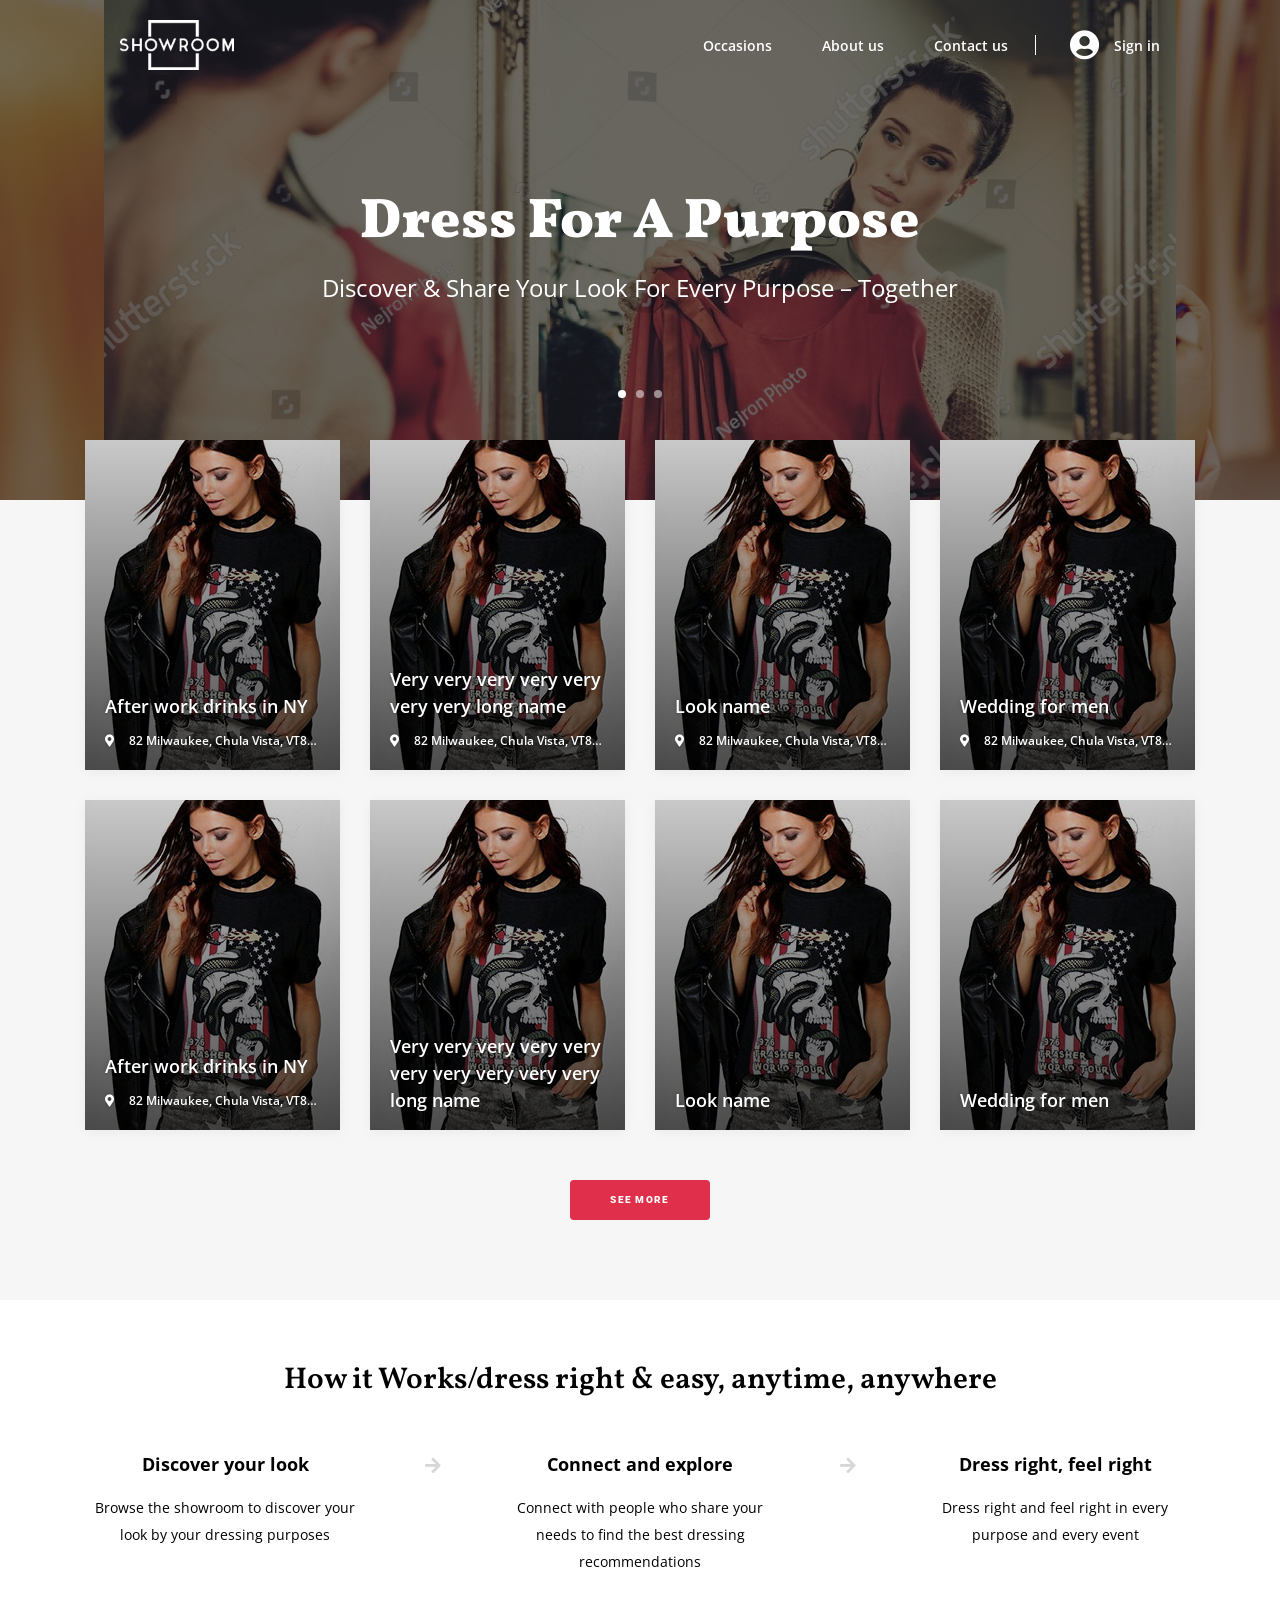
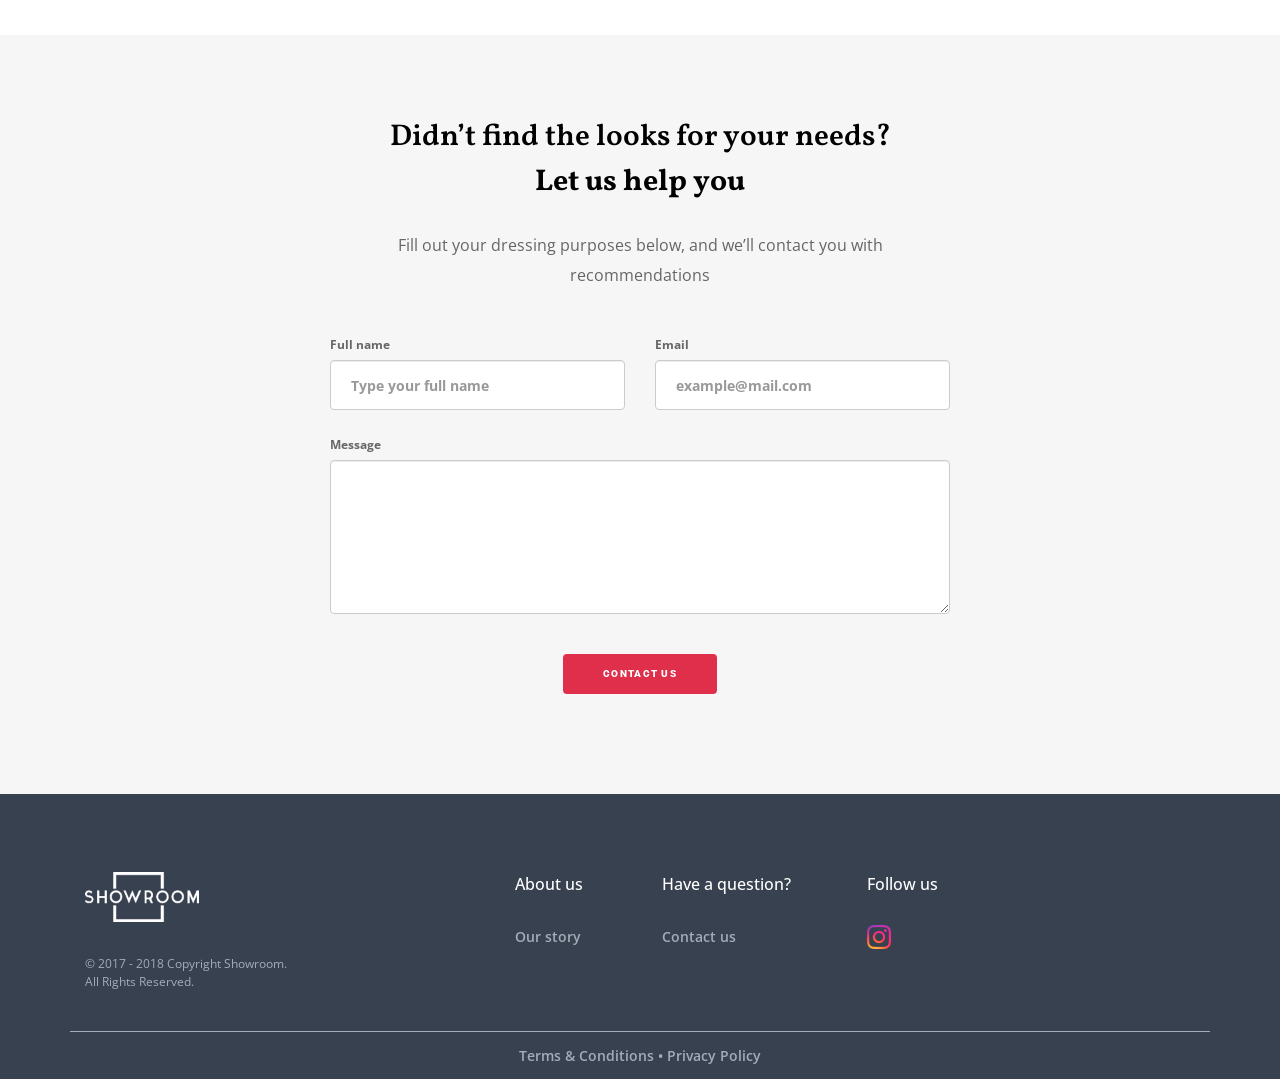
==== commit c30f67a1: "about us" ====
--- a/app/index.html
+++ b/app/index.html
@@ -345,7 +345,7 @@
 							<div>
 								<ul>
 									<li>
-										<a href="#" class="instagram" title="Instagram" target="_blank"></a>
+										<a href="https://www.instagram.com/theshowroomofficial" class="instagram" title="Instagram" target="_blank"></a>
 									</li>
 								</ul>
 							</div>
--- a/app/css/style.css
+++ b/app/css/style.css
@@ -4885,6 +4885,8 @@
 
 a:hover { text-decoration: none; }
 
+a:focus { color: inherit; outline: none; text-decoration: none; }
+
 strong { font-weight: 700; }
 
 b { font-weight: 600; }
@@ -5016,6 +5018,9 @@
 
 .btn:hover, input[type="submit"]:hover { color: #fff; }
 
+@media screen and (min-width: 1025px) { nav.bootsnav .container { height: 100%; left: 120px; padding: 0; position: absolute; right: 120px; top: 0; width: auto; }
+  nav.bootsnav .container .login a { padding-right: 0; } }
+
 .navbar.navbar-transparent div.logo { margin-top: 2rem; }
 
 @media screen and (max-width: 375px) { .navbar.navbar-transparent div.logo { margin-top: 1.7rem; } }
@@ -5030,7 +5035,7 @@
 
 @media screen and (max-width: 375px) { .navbar div.logo { margin-left: 2.6rem; margin-top: 1.7rem; } }
 
-nav.navbar.bootsnav.navbar-transparent.white { height: 9rem; }
+nav.navbar.bootsnav.navbar-transparent.white { border-bottom: none; height: 9rem; }
 
 @media (max-width: 1024px) { nav.navbar.bootsnav.navbar-transparent.white { background: transparent; } }
 
@@ -5040,13 +5045,21 @@
 
 @media (max-width: 375px) { nav.navbar.bootsnav.navbar-fixed { height: 7.2rem; } }
 
-nav.navbar.bootsnav ul.nav > li > a { color: #9d9d9d; font-family: "Open Sans", sans-serif; font-size: 1.4rem; font-weight: 600; padding: 29px 25px; text-transform: none; }
-
-nav.navbar.bootsnav ul.nav > li > a:hover { color: #e12c46 !important; }
-
-nav.navbar.bootsnav ul.nav > li.active > a { color: #e12c46 !important; }
-
-.login { float: right; color: #9d9d9d; font-size: 14px; margin: .1rem 0 0 1.7rem; padding-left: 2rem; position: relative; }
+nav.navbar.bootsnav ul.nav > li > a { font-family: "Open Sans", sans-serif; font-size: 1.4rem; font-weight: 600; padding: 29px 25px; text-transform: none; }
+
+nav.navbar.bootsnav.white ul.nav > li > a { color: #999; }
+
+nav.navbar.bootsnav.white ul.nav > li > a:hover { color: #343f4b !important; }
+
+nav.navbar.bootsnav.white ul.nav > li.active > a { color: #343f4b !important; }
+
+nav.navbar.bootsnav.navbar-transparent.white ul.nav > li > a { color: #fff; }
+
+nav.navbar.bootsnav.navbar-transparent.white ul.nav > li > a:hover { color: #c2c2c2 !important; }
+
+nav.navbar.bootsnav.navbar-transparent.white ul.nav > li.active > a { color: #c2c2c2 !important; }
+
+.login { float: right; color: #999; font-size: 14px; margin: .1rem 0 0 1.7rem; padding-left: 2rem; position: relative; }
 
 .login:before { content: ''; height: 2rem; border-left: 1px solid #9d9d9d; position: absolute; bottom: 0; top: 0; left: 0; margin: auto; }
 
@@ -5054,13 +5067,21 @@
 
 @media screen and (max-width: 375px) { .login { margin-top: 0; } }
 
-.login .fa { font-size: 3rem; margin-right: 1.5rem; }
+.login .fa { color: #c1c1c1; font-size: 3rem; margin-right: 1.5rem; }
+
+.navbar-transparent.white .login .fa { color: #fff; }
 
 .login a { -webkit-box-align: center; -webkit-align-items: center; -ms-flex-align: center; align-items: center; padding: 29px 15px; display: -webkit-box; display: -webkit-flex; display: -ms-flexbox; display: flex; -webkit-box-pack: justify; -webkit-justify-content: space-between; -ms-flex-pack: justify; justify-content: space-between; font-weight: 600; }
 
-.login a:hover { color: #e12c46 !important; }
-
-.navbar-transparent .login a { color: #fff; }
+.login a:hover { color: #343f4b !important; }
+
+.login a:hover .fa { color: #9c9c9c; }
+
+.navbar-transparent.white .login a { color: #fff; }
+
+.navbar-transparent.white .login a:hover { color: #c2c2c2 !important; }
+
+.navbar-transparent.white .login a:hover .fa { color: #c2c2c2; }
 
 @media (max-width: 375px) { .login a { padding: 2rem .2rem; } }
 
@@ -5078,7 +5099,8 @@
 
 @media screen and (max-width: 375px) { nav.navbar.bootsnav .navbar-header { padding-left: 5px; } }
 
-@media screen and (max-width: 992px) { div#navbar-menu { background: #fff; margin: 0; overflow: hidden !important; width: 100%; } }
+@media screen and (max-width: 992px) { div#navbar-menu { background: #fff; margin: 0; overflow: hidden !important; width: 100%; }
+  div#navbar-menu a { color: #343f4b; } }
 
 .form-group { margin-bottom: 2rem; }
 
@@ -5200,7 +5222,7 @@
 
 .text-section .section-content { max-width: 80rem; margin: auto; }
 
-.community-section { padding: 6.5rem 0 10.5rem; }
+.community-section { padding: 6.5rem 0 11rem; }
 
 @media screen and (max-width: 375px) { .community-section { margin: 0 2.5rem; padding-bottom: 17.7rem; } }
 
@@ -5208,14 +5230,18 @@
 
 .community-section .text-block { margin: auto; max-width: 80rem; text-align: center; }
 
-.community-section .community-slider { margin-top: 5rem; padding: 0 7px; text-align: center; }
-
-.community-section .community-slider .community-image { border-radius: 50%; display: inline-block; height: 14rem; margin-bottom: 4.2rem; overflow: hidden; width: 14rem; }
+.community-section .community-slider { margin-top: 7rem; padding: 0 7px; text-align: center; }
+
+.community-section .community-slider .community-image { border-radius: 50%; display: inline-block; height: 14rem; margin-bottom: 4rem; margin-top: 1rem; overflow: hidden; -webkit-transition: all .3s; transition: all .3s; width: 14rem; }
 
 @media screen and (max-width: 375px) { .community-section .community-slider .community-image { height: 10rem; margin-bottom: 2.5rem; width: 10rem; } }
 
+.community-section .community-slider .community-image:hover { box-shadow: 0 2px 20px rgba(0, 0, 0, 0.3); -webkit-transform: translateY(-5px); -ms-transform: translateY(-5px); transform: translateY(-5px); }
+
 .community-section .community-slider .community-title { color: #666; font-family: "Vollkorn", serif; font-size: 2rem; font-weight: bold; line-height: 1.8rem; }
 
+.community-section .community-slider .community-title a:hover { color: #343f4b; }
+
 @media screen and (max-width: 375px) { .community-section .community-slider .community-title { line-height: 2.6rem; max-width: 120px; margin: auto; } }
 
 .community-section .community-slider .slick-arrow { background: url("[data-uri]") #fff no-repeat center; background-size: 10px 18px; border: solid 1px #e1e1e1; border-radius: 50%; height: 6rem; position: absolute; top: 35%; -webkit-transform: translateY(-50%); -ms-transform: translateY(-50%); transform: translateY(-50%); width: 6rem; z-index: 10; }
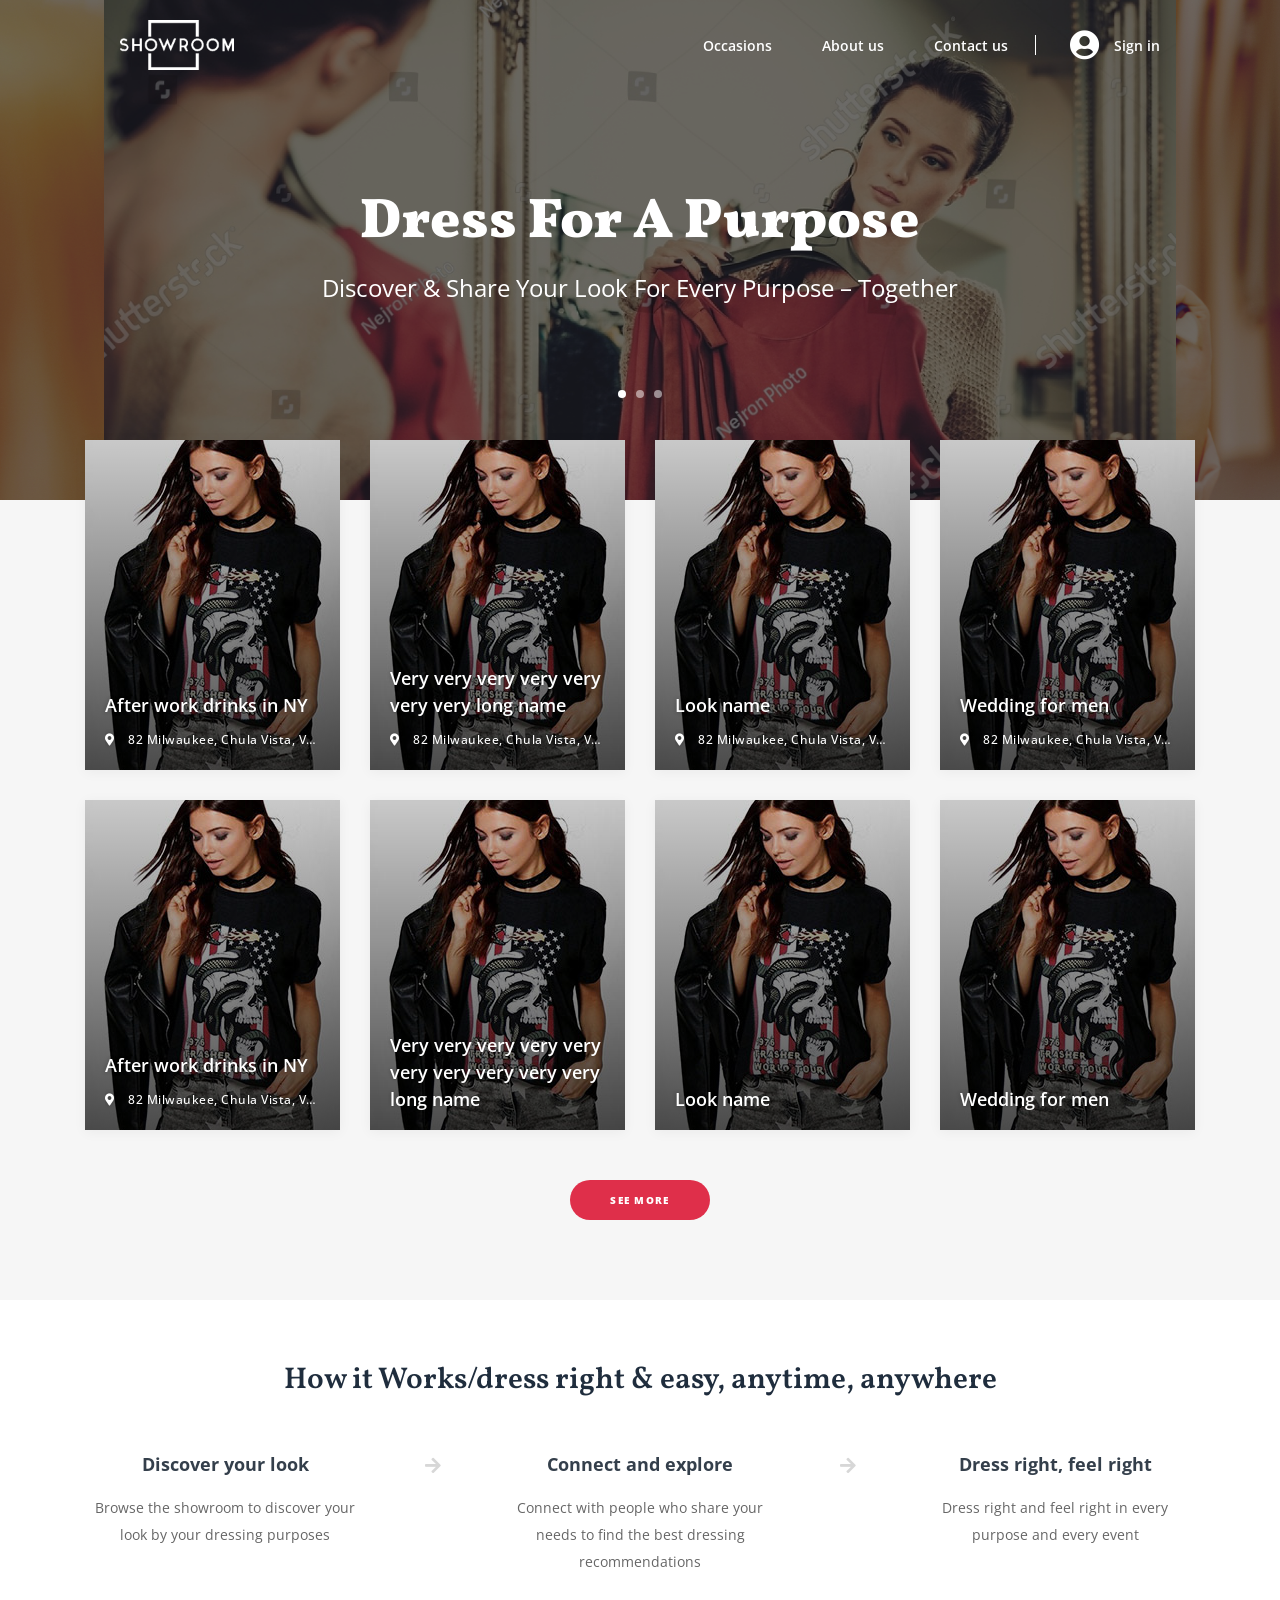
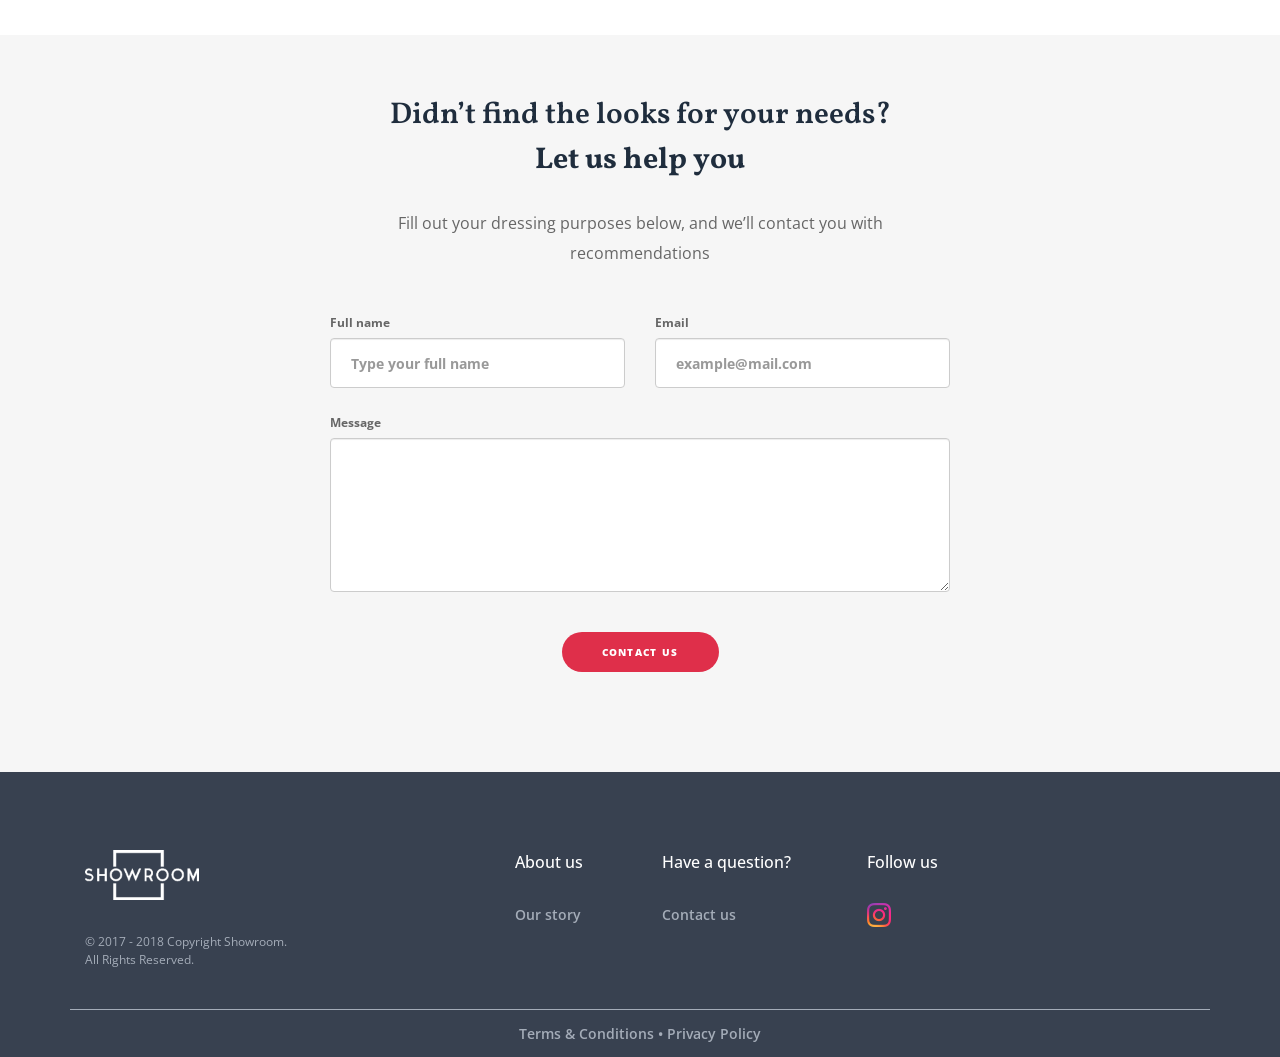
==== commit ff320b82: "event" ====
--- a/app/index.html
+++ b/app/index.html
@@ -20,11 +20,14 @@
         ================================================== -->
 		<nav class="navbar navbar-default navbar-fixed navbar-transparent white bootsnav on no-full">
 			<div class="container">
+
+				<!-- When user is not logged in -->
 				<div class="login">
-					<a href="#">
+					<a href="#" data-toggle="modal" data-target="#login">
 						<i class="fa fa-user-circle"></i> Sign in
 					</a>
 				</div>
+
 				<div class="navbar-header">
 					<button type="button" class="navbar-toggle" data-toggle="collapse" data-target="#navbar-menu">
 						<i class="fas fa-bars"></i>
@@ -374,6 +377,48 @@
 
 
 
+	<div class="modal fade" id="login" tabindex="-1" role="dialog" aria-labelledby="myModalLabel">
+		<div class="modal-dialog" role="document">
+			<div class="modal-content">
+				<div class="modal-header">
+					<button type="button" class="close" data-dismiss="modal" aria-label="Close"><span aria-hidden="true">&times;</span></button>
+					<img class="logo" src="img/logo_black.png" alt="">
+				</div>
+				<div class="modal-body">
+					<div class="modal-title">Sign In to Showroom</div>
+					<div class="social-links">
+						<a href="#" class="social-login btn-instagram">
+							<span class="social-icon"></span>
+							Continue with Instagram
+							<!--span class="user-avatar">
+								<img alt="" src="https://www.shareicon.net/avatar-male-person-user-old-mature-man-106425/data/128x128/2015/09/24/106425_man_512x512.png" />
+							</span-->
+						</a>
+						<a href="#" class="social-login btn-facebook">
+							<span class="social-icon"><i class="fab fa-facebook-square"></i></span>
+							Continue with Facebook
+							<!--span class="user-avatar">
+								<img alt="" src="https://www.shareicon.net/avatar-male-person-user-old-mature-man-106425/data/128x128/2015/09/24/106425_man_512x512.png" />
+							</span-->
+						</a>
+						<a href="#" class="social-login btn-google">
+							<span class="social-icon"></span>
+							Continue with Google
+							<!--span class="user-avatar">
+
+							</span-->
+						</a>
+					</div>
+				</div>
+				<div class="modal-footer">
+					By logging in I agree to Showroom <a href="#">Terms of Service</a> & <a href="#">Privacy Policy</a>
+				</div>
+			</div><!-- //.modal-content -->
+		</div><!-- //.modal-dialog -->
+	</div><!-- //.modal -->
+
+
+
 
 
 
--- a/app/css/style.css
+++ b/app/css/style.css
@@ -4,7 +4,7 @@
 /*! Generated using the Bootstrap Customizer (http://getbootstrap.com/customize/?id=e038e098e002ebaab11e) Config saved to config.json and https://gist.github.com/e038e098e002ebaab11e */
 /*! Bootstrap v3.3.5 (http://getbootstrap.com) Copyright 2011-2015 Twitter, Inc. Licensed under MIT (https://github.com/twbs/bootstrap/blob/master/LICENSE) */
 /*! normalize.css v3.0.3 | MIT License | github.com/necolas/normalize.css */
-@import url("https://fonts.googleapis.com/css?family=Open+Sans:400,600|Roboto:400,500|Vollkorn:400,600,700");
+@import url("https://fonts.googleapis.com/css?family=Open+Sans:400,600,700|Roboto:400,500|Vollkorn:400,600,700");
 html { font-family: sans-serif; -ms-text-size-adjust: 100%; -webkit-text-size-adjust: 100%; }
 
 body { margin: 0; }
@@ -4869,7 +4869,7 @@
 
 html { font-size: 62.5%; }
 
-body { background: #f6f6f6; color: #000; font-family: "Open Sans", sans-serif; font-size: 1.8rem; line-height: 1.7rem; box-sizing: border-box; }
+body { background: #f6f6f6; color: #1f2d3d; font-family: "Open Sans", sans-serif; font-size: 1.8rem; line-height: 1.7rem; box-sizing: border-box; }
 
 button, select, label[for], input[type='submit'], input[type='image'] { color: inherit; cursor: pointer; outline: none !important; }
 
@@ -4914,9 +4914,9 @@
 
 @media screen and (min-width: 1200px) { .container { width: 1140px; } }
 
-h1 { font-size: 5rem; line-height: 6rem; color: #000; font-family: "Vollkorn", serif; padding: 1.5rem 0; font-weight: 400; }
-
-h2 { font-size: 3.6rem; line-height: 4.4rem; color: #000; font-family: "Vollkorn", serif; padding: 1.5rem 0; font-weight: 400; }
+h1 { font-size: 5rem; line-height: 6rem; color: #1f2d3d; font-family: "Vollkorn", serif; padding: 1.5rem 0; font-weight: 400; }
+
+h2 { font-size: 3.6rem; line-height: 4.4rem; color: #1f2d3d; font-family: "Vollkorn", serif; padding: 1.5rem 0; font-weight: 400; }
 
 .text-block, p { color: #666; font-size: 1.6rem; line-height: 3rem; }
 
@@ -4930,7 +4930,7 @@
 /* loader */
 .loaded .main-wrapper { visibility: hidden; }
 
-.icon-load { background: url(../img/loader.gif) no-repeat left top; width: 4rem; height: 4rem; position: fixed; left: 50%; top: 50%; margin-left: -2rem; margin-left: -2rem; display: none; }
+.icon-load { background: url(../img/loader.gif) no-repeat left top; width: 4rem; height: 4rem; position: fixed; left: 50%; top: 50%; margin-left: -2rem; display: none; }
 
 .loaded .icon-load { display: block; }
 
@@ -4944,11 +4944,9 @@
 
 .subtitle { color: #fff; font-size: 2rem; line-height: 3rem; margin: auto; max-width: 76rem; text-align: center; }
 
-h2.section-title, h3.section-title { color: #000; font-family: "Vollkorn", serif; font-size: 3rem; font-weight: 600; line-height: 4.5rem; margin-bottom: 3.8rem; text-align: center; }
-
-@media screen and (max-width: 425px) { h2.section-title, h3.section-title { font-size: 2.4rem; line-height: normal; margin-bottom: 2.5rem; } }
-
-h3.section-title { font-size: 2.4rem; line-height: normal; margin-bottom: 3rem; }
+h2.section-title { color: #1f2d3d; font-family: "Vollkorn", serif; font-size: 3rem; font-weight: 600; line-height: normal; margin-bottom: 2rem; text-align: center; }
+
+@media screen and (max-width: 425px) { h2.section-title { font-size: 2.4rem; line-height: normal; margin-bottom: 2.5rem; } }
 
 .item-title { font-size: 1.8rem; font-weight: bold; }
 
@@ -5012,11 +5010,13 @@
 
 @media screen and (max-width: 374px) { .widget.wrapper { display: -webkit-box; display: -webkit-flex; display: -ms-flexbox; display: flex; -webkit-box-align: center; -webkit-align-items: center; -ms-flex-align: center; align-items: center; -webkit-box-pack: justify; -webkit-justify-content: space-between; -ms-flex-pack: justify; justify-content: space-between; } }
 
-.btn, input[type="submit"] { background-color: #df2f4a; border: none; color: #fff; font-family: "Roboto", sans-serif; font-size: 1rem; font-weight: 900; letter-spacing: 1.3px; display: inline-block; height: 4rem; line-height: 4rem; padding: 0 4rem; text-align: center; text-transform: uppercase; }
+.btn, input[type="submit"] { background-color: #df2f4a; border: none; border-radius: 30px; color: #fff; font-family: "Open Sans", sans-serif; font-size: 1rem; font-weight: 900; letter-spacing: 1.3px; display: inline-block; height: 4rem; line-height: 4rem; padding: 0 4rem; text-align: center; text-transform: uppercase; }
 
 .btn:hover, input[type="submit"]:hover { background-color: #d4213c; }
 
 .btn:hover, input[type="submit"]:hover { color: #fff; }
+
+.btn.btn-sm, input.btn-sm[type="submit"] { border-radius: 4px; font-size: 1rem; height: 2rem; line-height: 2rem; letter-spacing: 1.3px; padding: 0; width: 5rem; }
 
 @media screen and (min-width: 1025px) { nav.bootsnav .container { height: 100%; left: 120px; padding: 0; position: absolute; right: 120px; top: 0; width: auto; }
   nav.bootsnav .container .login a { padding-right: 0; } }
@@ -5085,6 +5085,39 @@
 
 @media (max-width: 375px) { .login a { padding: 2rem .2rem; } }
 
+.login.logged-in .dropdown-toggle { padding-bottom: 2.5rem; padding-left: 1.2rem; padding-top: 2.5rem; }
+
+@media screen and (max-width: 375px) { .login.logged-in .dropdown-toggle { padding-bottom: 2rem; padding-top: 2rem; } }
+
+.login.logged-in .user-avatar { border-radius: 50%; height: 4rem; margin-right: 1.5rem; width: 4rem; }
+
+@media screen and (max-width: 375px) { .login.logged-in .user-avatar { height: 3rem; width: 3rem; } }
+
+.login.logged-in .fa { font-size: 1.5rem; margin-right: 0; }
+
+.login.logged-in.open .fa { -webkit-transform: rotateZ(180deg); -ms-transform: rotate(180deg); transform: rotateZ(180deg); }
+
+.login.logged-in .dropdown-menu { border-radius: 6px; box-shadow: 0 5px 20px 0 rgba(0, 0, 0, 0.05); margin-right: -2rem; margin-top: -1.5rem; min-width: 24rem; text-align: center; }
+
+.login.logged-in .dropdown-menu:before, .login.logged-in .dropdown-menu:after { border-bottom: 1rem solid #fff; border-left: 8px solid transparent; border-right: 8px solid transparent; content: ''; height: 0; position: absolute; right: 1.8rem; top: -10px; width: 0; z-index: 1; }
+
+.login.logged-in .dropdown-menu:after { border-bottom-color: #ccc; top: -1.1rem; z-index: 0; }
+
+@media screen and (max-width: 1024px) { .login.logged-in .dropdown-menu { margin-right: -.5rem; } }
+
+@media screen and (max-width: 375px) { .login.logged-in .dropdown-menu { margin-top: -1rem; margin-right: -1.5rem; }
+  .login.logged-in .dropdown-menu:before, .login.logged-in .dropdown-menu:after { right: 1.5rem; } }
+
+.login.logged-in .dropdown-menu li { border-top: 2px solid #f5f5f5; }
+
+.login.logged-in .dropdown-menu li:first-child { border: none; }
+
+.login.logged-in .dropdown-menu a { color: #808080; font-size: 1.3rem; line-height: 4rem; padding: 0; }
+
+.login.logged-in .dropdown-menu a:hover { color: #1f2d3d !important; }
+
+.login.logged-in.open .dropdown-menu { display: block !important; }
+
 nav.navbar-transparent.bootsnav .login { color: #fff; }
 
 nav.navbar-transparent.bootsnav .login:before { border-left-color: #fff; }
@@ -5111,6 +5144,69 @@
 .form-group .form-control, .form-group input[type="text"], .form-group input[type="email"], .form-group textarea[class*="form-control"] { border-radius: 4px; padding: 6px 2rem; }
 
 .form-group .form-control:not(textarea), .form-group input[type="text"]:not(textarea), .form-group input[type="email"]:not(textarea), .form-group textarea[class*="form-control"]:not(textarea) { height: 5rem; }
+
+.modal { text-align: center; }
+
+@media screen and (max-width: 768px) { .modal { padding-right: 0 !important; } }
+
+@media screen and (min-width: 500px) { .modal .modal-dialog { max-width: 40rem; margin: 10rem auto 0; } }
+
+@media screen and (max-width: 375px) { .modal .modal-dialog { height: 100%; margin: 0; }
+  .modal .modal-dialog .logo { width: 11.4rem; } }
+
+.modal .modal-content { border: none; border-radius: 8px; box-shadow: 5px 5px 25px 0 rgba(179, 179, 179, 0.25); padding: 2rem 3rem 1rem; }
+
+@media screen and (max-width: 530px) { .modal .modal-content { padding: 2rem 2rem 1rem; } }
+
+@media screen and (max-width: 375px) { .modal .modal-content { border: none; border-radius: 0; height: 100%; } }
+
+@media screen and (max-width: 374px) { .modal .modal-content { padding: 2rem 0rem 1rem; } }
+
+.modal .modal-header { border: none; }
+
+.modal .close { font-size: 2.8rem; position: absolute; right: 2rem; top: 1.5rem; }
+
+.modal .modal-title { font-family: "Vollkorn", serif; font-size: 2.2rem; font-weight: 600; line-height: 3rem; margin-bottom: 2.8rem; }
+
+.modal .social-links .social-login { -webkit-box-align: center; -webkit-align-items: center; -ms-flex-align: center; align-items: center; border: none; border-radius: 4px; color: #fff; display: -webkit-box; display: -webkit-flex; display: -ms-flexbox; display: flex; font-size: 1.5rem; font-weight: 600; height: 5rem; line-height: 5rem; margin-bottom: 2rem; overflow: hidden; text-align: left; }
+
+@media screen and (max-width: 385px) { .modal .social-links .social-login { font-size: 1.4rem; } }
+
+.modal .social-links .social-login span { display: block; height: 100%; width: 5rem; }
+
+.modal .social-links .social-login span img { display: block; }
+
+.modal .social-links .social-login .social-icon { font-size: 3.2rem; font-weight: normal; line-height: 5rem; margin-right: 1rem; text-align: center; }
+
+.modal .social-links .social-login .user-avatar { margin-left: auto; }
+
+.modal .social-links .btn-instagram { background: url(../img/instagram-background.jpg) no-repeat center; background-size: cover; position: relative; }
+
+.modal .social-links .btn-instagram:before { background: rgba(0, 0, 0, 0.07); content: ''; height: 100%; opacity: 0; position: absolute; width: 100%; z-index: 0; }
+
+.modal .social-links .btn-instagram:hover:before { opacity: 1; }
+
+.modal .social-links .btn-instagram .social-icon { background: url(../img/icons/instagram.svg) no-repeat center; background-size: 32px; }
+
+.modal .social-links .btn-facebook { background-color: #4267b2; }
+
+.modal .social-links .btn-facebook:hover { background-color: #3b5c9f; }
+
+.modal .social-links .btn-google { background-color: #fff; border: solid 1px #a4a4a4; color: #000; }
+
+.modal .social-links .btn-google:hover { background-color: #f2f2f2; }
+
+.modal .social-links .btn-google .social-icon { background: url(../img/icons/google-icon.png) no-repeat center; background-size: 32px; }
+
+.modal .modal-footer { border: none; color: #999; font-size: 1.2rem; font-weight: 600; line-height: 21px; padding-top: 0; text-align: center; }
+
+.modal .modal-footer a { color: #636464; font-weight: 600; }
+
+.modal .modal-footer a:hover { color: #1f2d3d; }
+
+.modal-backdrop.in { opacity: .6; filter: alpha(opacity=60); }
+
+.modal-open { overflow: visible; padding: 0 !important; }
 
 .hero-slider { position: relative; }
 
@@ -5170,13 +5266,13 @@
 
 .occasion-item .occasion-info .fa { color: #D7D7D7; margin-right: 1rem; }
 
-.occasion-item .occasion-title { -webkit-box-align: start; -webkit-align-items: flex-start; -ms-flex-align: start; align-items: flex-start; background-image: -webkit-gradient(linear, left top, left bottom, from(rgba(0, 0, 0, 0.2)), to(rgba(0, 0, 0, 0.7))); background-image: linear-gradient(to bottom, rgba(0, 0, 0, 0.2), rgba(0, 0, 0, 0.7)); bottom: 0; color: #fff; display: -webkit-box; display: -webkit-flex; display: -ms-flexbox; display: flex; -webkit-box-orient: vertical; -webkit-box-direction: normal; -webkit-flex-direction: column; -ms-flex-direction: column; flex-direction: column; font-size: 1.8rem; font-weight: 600; -webkit-box-pack: end; -webkit-justify-content: flex-end; -ms-flex-pack: end; justify-content: flex-end; left: 0; line-height: 27px; padding: 2rem 2rem 1.6rem; position: absolute; right: 0; top: 0; text-shadow: 0 0 4px rgba(0, 0, 0, 0.3); }
+.occasion-item .occasion-title { -webkit-box-align: start; -webkit-align-items: flex-start; -ms-flex-align: start; align-items: flex-start; background-image: -webkit-gradient(linear, left top, left bottom, from(rgba(0, 0, 0, 0.2)), to(rgba(0, 0, 0, 0.7))); background-image: linear-gradient(to bottom, rgba(0, 0, 0, 0.2), rgba(0, 0, 0, 0.7)); bottom: 0; color: #fff; display: -webkit-box; display: -webkit-flex; display: -ms-flexbox; display: flex; -webkit-box-orient: vertical; -webkit-box-direction: normal; -webkit-flex-direction: column; -ms-flex-direction: column; flex-direction: column; font-size: 1.8rem; font-weight: 600; -webkit-box-pack: end; -webkit-justify-content: flex-end; -ms-flex-pack: end; justify-content: flex-end; left: 0; line-height: 27px; padding: 2rem 2rem 1.7rem; position: absolute; right: 0; top: 0; text-shadow: 0 0 4px rgba(0, 0, 0, 0.3); }
 
 @media screen and (max-width: 425px) { .occasion-item .occasion-title { font-size: 1.4rem; line-height: 2rem; padding: 1rem; } }
 
-.occasion-item .occasion-place { display: block; font-size: 1.2rem; max-width: 100%; overflow: hidden; padding-top: .7rem; text-overflow: ellipsis; white-space: nowrap; }
-
-.occasion-item .occasion-place .fa { margin-right: 1.2rem; }
+.occasion-item .occasion-place { display: block; font-size: 1.2rem; font-weight: 500; letter-spacing: 0.5px; max-width: 100%; overflow: hidden; padding-top: .7rem; text-overflow: ellipsis; white-space: nowrap; }
+
+.occasion-item .occasion-place .fa { margin-right: 1rem; }
 
 .occasion-item .occasion-date { margin-bottom: 0; }
 
@@ -5184,6 +5280,8 @@
 
 @media screen and (max-width: 425px) { .how-it-works-section { padding: .5rem 0 4rem; } }
 
+.how-it-works-section .section-title { line-height: 4.5rem; margin-bottom: 3.8rem; }
+
 .how-it-works-section .section-content { display: -webkit-box; display: -webkit-flex; display: -ms-flexbox; display: flex; -webkit-box-pack: justify; -webkit-justify-content: space-between; -ms-flex-pack: justify; justify-content: space-between; }
 
 @media screen and (max-width: 700px) { .how-it-works-section .section-content { -webkit-box-align: center; -webkit-align-items: center; -ms-flex-align: center; align-items: center; -webkit-box-orient: vertical; -webkit-box-direction: normal; -webkit-flex-direction: column; -ms-flex-direction: column; flex-direction: column; } }
@@ -5194,17 +5292,17 @@
 
 .how-it-works-section .how-it-works-item { max-width: 280px; text-align: center; }
 
-.how-it-works-section .how-it-works-item .item-title { margin-bottom: 2.1rem; }
+.how-it-works-section .how-it-works-item .item-title { color: #343f4b; margin-bottom: 2.1rem; }
 
 @media screen and (max-width: 425px) { .how-it-works-section .how-it-works-item .item-title { line-height: 3rem; margin-bottom: 1.5rem; } }
 
-.how-it-works-section .how-it-works-item .item-text { font-size: 1.4rem; line-height: 2.7rem; }
-
-.contact-section { padding: 4.5rem 0 10rem; }
+.how-it-works-section .how-it-works-item .item-text { color: #666; font-size: 1.4rem; line-height: 2.7rem; }
+
+.contact-section { padding: 2.3rem 0 10rem; }
 
 @media screen and (max-width: 425px) { .contact-section { padding: .3rem 0 8rem; } }
 
-.contact-section .section-title { margin-bottom: 1rem; }
+.contact-section .section-title { line-height: 4.5rem; margin-bottom: 1rem; }
 
 @media screen and (max-width: 425px) { .contact-section .section-title br { display: none; } }
 
@@ -5218,11 +5316,11 @@
 
 @media screen and (max-width: 425px) { .contact-section input[type="submit"] { margin-top: 1rem; } }
 
-.text-section { padding: 4.2rem 0 4.5rem; text-align: center; }
+.text-section { padding: 2.3rem 0 5rem; text-align: center; }
 
 .text-section .section-content { max-width: 80rem; margin: auto; }
 
-.community-section { padding: 6.5rem 0 11rem; }
+.community-section { padding: 2.3rem 0 11rem; }
 
 @media screen and (max-width: 375px) { .community-section { margin: 0 2.5rem; padding-bottom: 17.7rem; } }
 
@@ -5232,15 +5330,19 @@
 
 .community-section .community-slider { margin-top: 7rem; padding: 0 7px; text-align: center; }
 
-.community-section .community-slider .community-image { border-radius: 50%; display: inline-block; height: 14rem; margin-bottom: 4rem; margin-top: 1rem; overflow: hidden; -webkit-transition: all .3s; transition: all .3s; width: 14rem; }
+.community-section .community-slider .community-image { border-radius: 50%; display: inline-block; height: 14rem; margin-bottom: 2rem; margin-top: 1rem; overflow: hidden; -webkit-transition: all .3s; transition: all .3s; width: 14rem; }
 
 @media screen and (max-width: 375px) { .community-section .community-slider .community-image { height: 10rem; margin-bottom: 2.5rem; width: 10rem; } }
 
-.community-section .community-slider .community-image:hover { box-shadow: 0 2px 20px rgba(0, 0, 0, 0.3); -webkit-transform: translateY(-5px); -ms-transform: translateY(-5px); transform: translateY(-5px); }
-
-.community-section .community-slider .community-title { color: #666; font-family: "Vollkorn", serif; font-size: 2rem; font-weight: bold; line-height: 1.8rem; }
-
-.community-section .community-slider .community-title a:hover { color: #343f4b; }
+.community-section .community-slider .community-image:hover { box-shadow: 0 5px 20px rgba(0, 0, 0, 0.3); -webkit-transform: translateY(-5px); -ms-transform: translateY(-5px); transform: translateY(-5px); }
+
+.community-section .community-slider .community-image:hover + .community-title a { color: #1f2d3d; }
+
+.community-section .community-slider .community-title { font-size: 1.6rem; font-weight: bold; line-height: 1.8rem; }
+
+.community-section .community-slider .community-title a { color: #666; }
+
+.community-section .community-slider .community-title a:hover { color: #1f2d3d; }
 
 @media screen and (max-width: 375px) { .community-section .community-slider .community-title { line-height: 2.6rem; max-width: 120px; margin: auto; } }
 
@@ -5260,4 +5362,62 @@
 
 @media screen and (max-width: 1024px) { .community-section .community-slider .slick-arrow.slick-next { right: 50%; -webkit-transform: translateY(-50%) translateX(100%) rotateZ(180deg); -ms-transform: translateY(-50%) translateX(100%) rotate(180deg); transform: translateY(-50%) translateX(100%) rotateZ(180deg); } }
 
+.event-info-section { padding-top: 9rem; text-align: center; }
+
+.event-info-section .event-title { font-family: "Vollkorn", serif; font-size: 4.2rem; font-weight: bold; line-height: 5rem; padding: 5rem 0 1rem; }
+
+.event-info-section .section-content { font-family: "Roboto", sans-serif; line-height: 3rem; max-width: 80rem; margin: auto; }
+
+.event-info-section .event-about-text { border-bottom: 1px solid #d8d8d8; font-size: 1.6rem; margin-bottom: 3rem; padding-bottom: 3rem; }
+
+.event-info-section .event-persons-list { color: #666; font-size: 1.4rem; margin-bottom: 5rem; }
+
+.event-items-section { padding: 0 2rem 2rem; }
+
+.event-items-section .grid { margin: auto; }
+
+.event-items-section .grid-item { margin-bottom: 2rem; width: 325px; }
+
+.event-items-section .grid-item .grid-item-header { -webkit-box-align: center; -webkit-align-items: center; -ms-flex-align: center; align-items: center; background: rgba(0, 0, 0, 0.5); display: -webkit-box; display: -webkit-flex; display: -ms-flexbox; display: flex; left: 0; min-height: 4rem; padding: 1rem 1.2rem; position: absolute; top: 0; }
+
+.event-items-section .grid-item .grid-item-header.transparent { background: transparent; }
+
+.event-items-section .grid-item .grid-item-header .user-avatar { border-radius: 50%; box-shadow: 0 0 15px 0px rgba(0, 0, 0, 0.3); height: 3rem; -webkit-flex-shrink: 0; -ms-flex-negative: 0; flex-shrink: 0; margin-right: 1rem; overflow: hidden; width: 3rem; }
+
+.event-items-section .grid-item .grid-item-header .user-avatar .fa { color: #d8d8d8; font-size: 3rem; }
+
+.event-items-section .grid-item .grid-item-header .user-name { color: #fff; font-size: 1.2rem; font-weight: bold; line-height: 1.8rem; word-wrap: break-word; word-break: break-word; }
+
+.event-items-section .grid-item .grid-item-header .place { color: #979797; font-size: .9rem; font-weight: 600; line-height: 1.5rem; }
+
+.event-items-section .grid-item .grid-item-header .user-tooltip { -webkit-box-align: center; -webkit-align-items: center; -ms-flex-align: center; align-items: center; background: #fff; border-radius: 4px; box-shadow: 0 0 10px -1px rgba(0, 0, 0, 0.3); display: none; font-size: 1rem; font-weight: 600; left: -1rem; padding: 1rem; position: absolute; top: -3.5rem; white-space: nowrap; }
+
+.event-items-section .grid-item .grid-item-header .user-tooltip .btn, .event-items-section .grid-item .grid-item-header .user-tooltip input[type="submit"] { margin-left: 3rem; }
+
+.event-items-section .grid-item .grid-item-header:hover .user-tooltip { display: -webkit-box; display: -webkit-flex; display: -ms-flexbox; display: flex; }
+
+.event-items-section .grid-item .grid-item-image { min-height: 27.5rem; position: relative; }
+
+.event-items-section .grid-item .grid-item-image .item-tag { background: rgba(255, 255, 255, 0.9); bottom: 1.2rem; border-radius: 50%; color: #5f5f5f; font-size: 1.2rem; font-weight: 600; left: 1.2rem; line-height: 3rem; position: absolute; text-align: center; width: 3rem; z-index: 1; }
+
+.event-items-section .grid-item .grid-item-image .item-tag.show { border-radius: 15px; padding: 0 1.5rem; width: auto; }
+
+.event-items-section .grid-item .grid-item-image .item-tag.show i { font-size: 1.7rem; margin-right: 3px; }
+
+.event-items-section .grid-item .grid-item-image .item-tag i { color: #909090; font-size: 1.2rem; vertical-align: middle; }
+
+.event-items-section .grid-item .grid-item-image .item-tag.has-tags:before { background: #df2f4a; border: 1px solid #fff; border-radius: 50%; color: #fff; content: attr(data-tags); font-family: "Roboto", sans-serif; font-size: 11px; font-weight: normal; height: 2rem; line-height: 1.8rem; position: absolute; right: -1rem; text-align: center; top: -1rem; width: 2rem; }
+
+.event-items-section .grid-item .grid-item-footer { -webkit-box-align: center; -webkit-align-items: center; -ms-flex-align: center; align-items: center; color: #5f5f5f; display: -webkit-box; display: -webkit-flex; display: -ms-flexbox; display: flex; font-family: "Roboto", sans-serif; font-size: 1.4rem; line-height: 1.8rem; min-height: 6rem; padding: 1.7rem 1.6rem; }
+
+.event-items-section .grid-item .grid-item-footer .likes { min-width: 8rem; padding-right: 1rem; }
+
+.event-items-section .grid-item .grid-item-footer .likes i { color: #F64135; font-size: 2.6rem; vertical-align: middle; }
+
+.event-items-section .grid-item .grid-item-footer .wear i { color: #F64135; font-size: 1.8rem; }
+
+.event-items-section .grid-item .grid-item-footer .share { color: #d8d8d8; font-size: 2rem; margin-left: auto; }
+
+.event-items-section .grid-item .grid-item-footer .share:hover { color: #1f2d3d; }
+
 /*# sourceMappingURL=style.css.map */
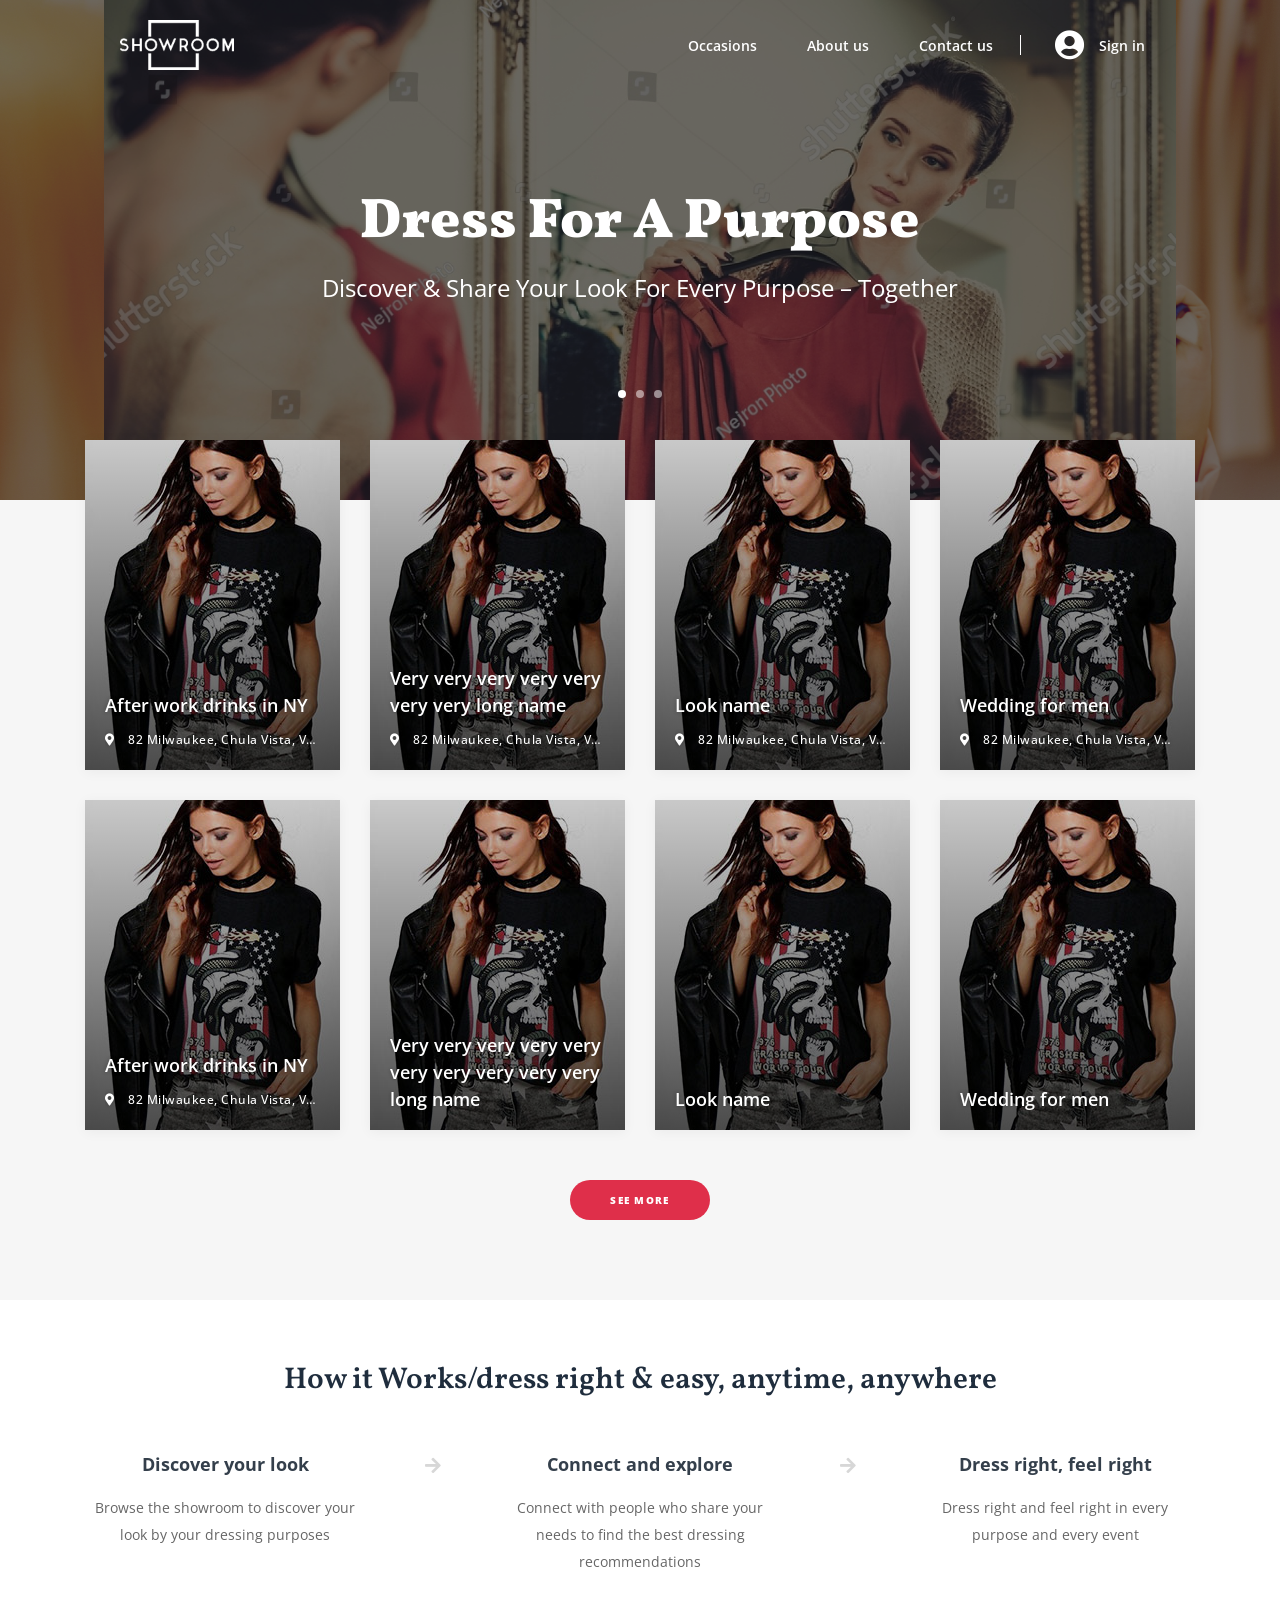
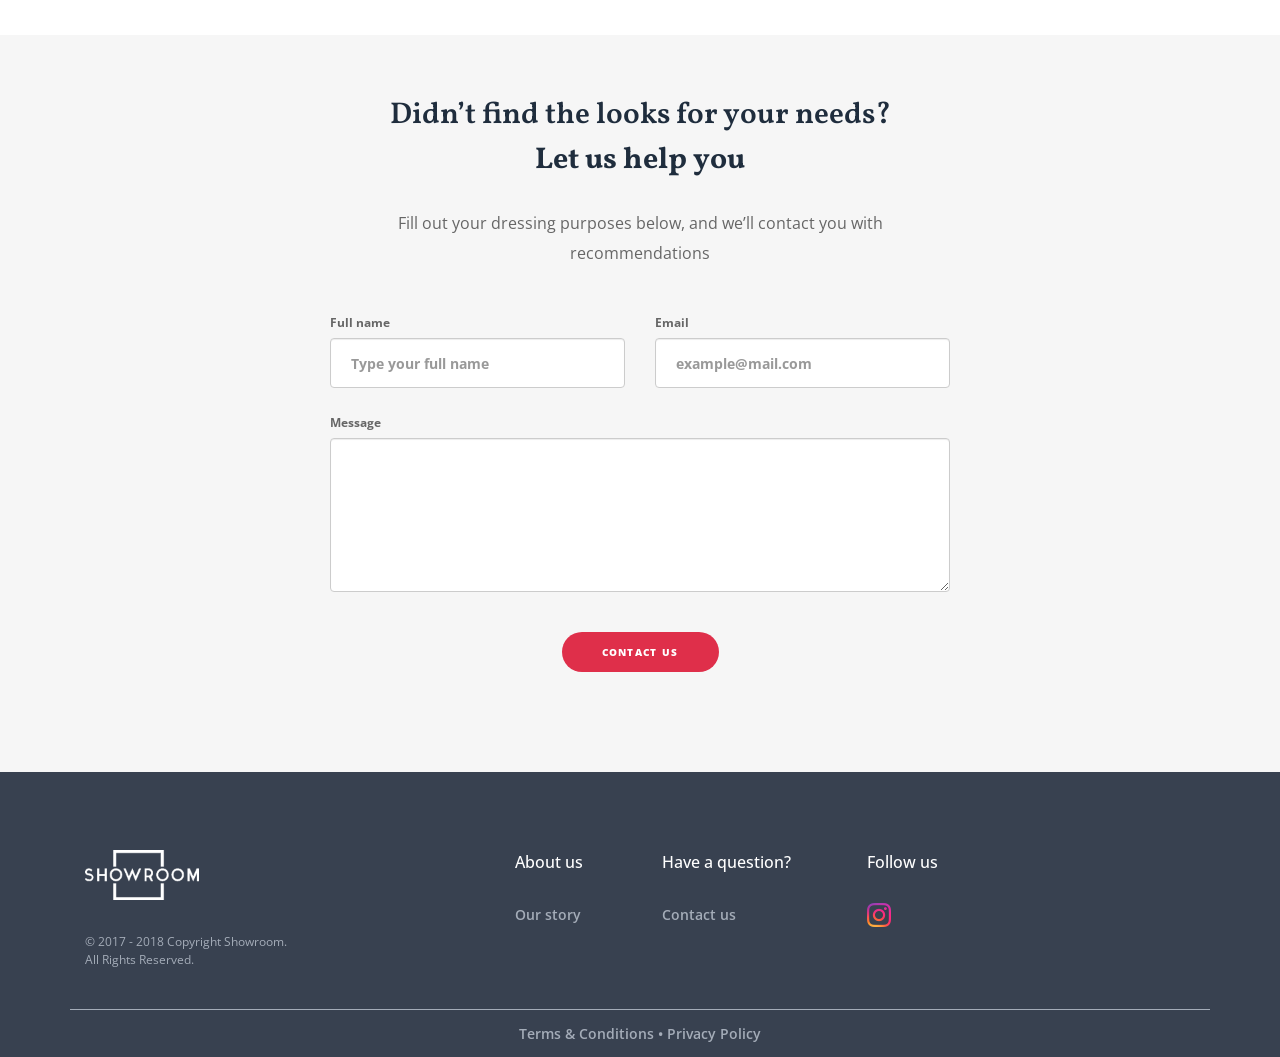
==== commit ba17e769: "event" ====
--- a/app/index.html
+++ b/app/index.html
@@ -23,9 +23,9 @@
 
 				<!-- When user is not logged in -->
 				<div class="login">
-					<a href="#" data-toggle="modal" data-target="#login">
+					<div class="dropdown-toggle" data-toggle="modal" data-target="#login">
 						<i class="fa fa-user-circle"></i> Sign in
-					</a>
+					</div>
 				</div>
 
 				<div class="navbar-header">
--- a/app/css/style.css
+++ b/app/css/style.css
@@ -5071,24 +5071,28 @@
 
 .navbar-transparent.white .login .fa { color: #fff; }
 
-.login a { -webkit-box-align: center; -webkit-align-items: center; -ms-flex-align: center; align-items: center; padding: 29px 15px; display: -webkit-box; display: -webkit-flex; display: -ms-flexbox; display: flex; -webkit-box-pack: justify; -webkit-justify-content: space-between; -ms-flex-pack: justify; justify-content: space-between; font-weight: 600; }
-
-.login a:hover { color: #343f4b !important; }
-
-.login a:hover .fa { color: #9c9c9c; }
-
-.navbar-transparent.white .login a { color: #fff; }
-
-.navbar-transparent.white .login a:hover { color: #c2c2c2 !important; }
-
-.navbar-transparent.white .login a:hover .fa { color: #c2c2c2; }
-
-@media (max-width: 375px) { .login a { padding: 2rem .2rem; } }
+.login .dropdown-toggle { -webkit-box-align: center; -webkit-align-items: center; -ms-flex-align: center; align-items: center; cursor: pointer; padding: 29px 15px; display: -webkit-box; display: -webkit-flex; display: -ms-flexbox; display: flex; -webkit-box-pack: justify; -webkit-justify-content: space-between; -ms-flex-pack: justify; justify-content: space-between; font-weight: 600; }
+
+.login .dropdown-toggle:hover { color: #343f4b !important; }
+
+.login .dropdown-toggle:hover .fa { color: #9c9c9c; }
+
+.navbar-transparent.white .login .dropdown-toggle { color: #fff; }
+
+.navbar-transparent.white .login .dropdown-toggle:hover { color: #c2c2c2 !important; }
+
+.navbar-transparent.white .login .dropdown-toggle:hover .fa { color: #c2c2c2; }
+
+@media (max-width: 375px) { .login .dropdown-toggle { padding: 2rem .2rem; } }
 
 .login.logged-in .dropdown-toggle { padding-bottom: 2.5rem; padding-left: 1.2rem; padding-top: 2.5rem; }
 
 @media screen and (max-width: 375px) { .login.logged-in .dropdown-toggle { padding-bottom: 2rem; padding-top: 2rem; } }
 
+.login.logged-in .dropdown-toggle:hover .dropdown-menu { display: block; }
+
+.login.logged-in .dropdown-toggle:hover .fa { -webkit-transform: rotateZ(180deg); -ms-transform: rotate(180deg); transform: rotateZ(180deg); }
+
 .login.logged-in .user-avatar { border-radius: 50%; height: 4rem; margin-right: 1.5rem; width: 4rem; }
 
 @media screen and (max-width: 375px) { .login.logged-in .user-avatar { height: 3rem; width: 3rem; } }
@@ -5097,7 +5101,7 @@
 
 .login.logged-in.open .fa { -webkit-transform: rotateZ(180deg); -ms-transform: rotate(180deg); transform: rotateZ(180deg); }
 
-.login.logged-in .dropdown-menu { border-radius: 6px; box-shadow: 0 5px 20px 0 rgba(0, 0, 0, 0.05); margin-right: -2rem; margin-top: -1.5rem; min-width: 24rem; text-align: center; }
+.login.logged-in .dropdown-menu { border-radius: 6px; box-shadow: 0 5px 20px 0 rgba(0, 0, 0, 0.05); margin-right: -.5rem; margin-top: -1.5rem; min-width: 24rem; text-align: center; }
 
 .login.logged-in .dropdown-menu:before, .login.logged-in .dropdown-menu:after { border-bottom: 1rem solid #fff; border-left: 8px solid transparent; border-right: 8px solid transparent; content: ''; height: 0; position: absolute; right: 1.8rem; top: -10px; width: 0; z-index: 1; }
 
@@ -5364,47 +5368,99 @@
 
 .event-info-section { padding-top: 9rem; text-align: center; }
 
-.event-info-section .event-title { font-family: "Vollkorn", serif; font-size: 4.2rem; font-weight: bold; line-height: 5rem; padding: 5rem 0 1rem; }
+@media screen and (max-width: 992px) { .event-info-section { height: auto; } }
+
+.event-info-section:not(.has-image) .page-title { color: #1f2d3d; padding: 5rem 0 1rem; }
+
+.event-info-section:not(.has-image) .subtitle { color: #1f2d3d; }
 
 .event-info-section .section-content { font-family: "Roboto", sans-serif; line-height: 3rem; max-width: 80rem; margin: auto; }
 
-.event-info-section .event-about-text { border-bottom: 1px solid #d8d8d8; font-size: 1.6rem; margin-bottom: 3rem; padding-bottom: 3rem; }
-
-.event-info-section .event-persons-list { color: #666; font-size: 1.4rem; margin-bottom: 5rem; }
-
-.event-items-section { padding: 0 2rem 2rem; }
+.event-info-section .subtitle { font-size: 1.6rem; margin-bottom: 2rem; padding-bottom: 2rem; }
+
+.event-info-section .event-persons-list { -webkit-box-align: center; -webkit-align-items: center; -ms-flex-align: center; align-items: center; color: #fff; display: -webkit-box; display: -webkit-flex; display: -ms-flexbox; display: flex; font-size: 1.4rem; -webkit-box-pack: center; -webkit-justify-content: center; -ms-flex-pack: center; justify-content: center; margin-bottom: 1rem; }
+
+@media screen and (max-width: 992px) { .event-info-section .event-persons-list { -webkit-box-orient: vertical; -webkit-box-direction: normal; -webkit-flex-direction: column; -ms-flex-direction: column; flex-direction: column; } }
+
+.event-info-section .event-persons-list ul { margin-bottom: 0; list-style: none; }
+
+@media screen and (max-width: 992px) { .event-info-section .event-persons-list ul { margin: 0; padding: 0; } }
+
+.event-info-section .event-persons-list ul li { display: inline-block; margin: 0 2rem; }
+
+.event-info-section .event-persons-list ul a:hover { color: #c2c2c2; }
+
+.event-info-section .event-persons-list img { border-radius: 50%; height: 4rem; width: 4rem; }
+
+.event-info-section .event-persons-list span { display: block; }
+
+.event-items-section { padding: 5rem 2rem 2rem; }
 
 .event-items-section .grid { margin: auto; }
 
-.event-items-section .grid-item { margin-bottom: 2rem; width: 325px; }
-
-.event-items-section .grid-item .grid-item-header { -webkit-box-align: center; -webkit-align-items: center; -ms-flex-align: center; align-items: center; background: rgba(0, 0, 0, 0.5); display: -webkit-box; display: -webkit-flex; display: -ms-flexbox; display: flex; left: 0; min-height: 4rem; padding: 1rem 1.2rem; position: absolute; top: 0; }
-
-.event-items-section .grid-item .grid-item-header.transparent { background: transparent; }
+.event-items-section .grid-item { border-radius: 4px; margin-bottom: 2rem; padding: 1rem; -webkit-transition: all .3s; transition: all .3s; width: 325px; }
+
+.event-items-section .grid-item:hover { background: #fff; }
+
+.event-items-section .grid-item .grid-item-header { -webkit-box-align: center; -webkit-align-items: center; -ms-flex-align: center; align-items: center; background: transparent; display: -webkit-box; display: -webkit-flex; display: -ms-flexbox; display: flex; left: 0; min-height: 4rem; padding: 1rem 1.2rem; position: absolute; top: 0; }
 
 .event-items-section .grid-item .grid-item-header .user-avatar { border-radius: 50%; box-shadow: 0 0 15px 0px rgba(0, 0, 0, 0.3); height: 3rem; -webkit-flex-shrink: 0; -ms-flex-negative: 0; flex-shrink: 0; margin-right: 1rem; overflow: hidden; width: 3rem; }
 
 .event-items-section .grid-item .grid-item-header .user-avatar .fa { color: #d8d8d8; font-size: 3rem; }
 
-.event-items-section .grid-item .grid-item-header .user-name { color: #fff; font-size: 1.2rem; font-weight: bold; line-height: 1.8rem; word-wrap: break-word; word-break: break-word; }
+.event-items-section .grid-item .grid-item-header .user-name { color: #fff; font-size: 1.2rem; font-weight: bold; line-height: 1.8rem; text-shadow: 0 0 5px #000; word-wrap: break-word; word-break: break-word; }
 
 .event-items-section .grid-item .grid-item-header .place { color: #979797; font-size: .9rem; font-weight: 600; line-height: 1.5rem; }
 
-.event-items-section .grid-item .grid-item-header .user-tooltip { -webkit-box-align: center; -webkit-align-items: center; -ms-flex-align: center; align-items: center; background: #fff; border-radius: 4px; box-shadow: 0 0 10px -1px rgba(0, 0, 0, 0.3); display: none; font-size: 1rem; font-weight: 600; left: -1rem; padding: 1rem; position: absolute; top: -3.5rem; white-space: nowrap; }
+.event-items-section .grid-item .grid-item-header .user-tooltip { -webkit-box-align: center; -webkit-align-items: center; -ms-flex-align: center; align-items: center; background: #fff; border-radius: 4px; box-shadow: 0 0 10px -1px rgba(0, 0, 0, 0.3); display: none; font-size: 1rem; font-weight: 600; left: -1rem; padding: 1rem; position: absolute; top: -3.8rem; white-space: nowrap; }
+
+.event-items-section .grid-item .grid-item-header .user-tooltip:before { content: ''; border-top: 7px solid #fff; border-left: 7px solid transparent; border-right: 7px solid transparent; bottom: -6px; left: 3rem; height: 0; position: absolute; width: 0; }
 
 .event-items-section .grid-item .grid-item-header .user-tooltip .btn, .event-items-section .grid-item .grid-item-header .user-tooltip input[type="submit"] { margin-left: 3rem; }
 
 .event-items-section .grid-item .grid-item-header:hover .user-tooltip { display: -webkit-box; display: -webkit-flex; display: -ms-flexbox; display: flex; }
 
-.event-items-section .grid-item .grid-item-image { min-height: 27.5rem; position: relative; }
-
-.event-items-section .grid-item .grid-item-image .item-tag { background: rgba(255, 255, 255, 0.9); bottom: 1.2rem; border-radius: 50%; color: #5f5f5f; font-size: 1.2rem; font-weight: 600; left: 1.2rem; line-height: 3rem; position: absolute; text-align: center; width: 3rem; z-index: 1; }
-
-.event-items-section .grid-item .grid-item-image .item-tag.show { border-radius: 15px; padding: 0 1.5rem; width: auto; }
-
-.event-items-section .grid-item .grid-item-image .item-tag.show i { font-size: 1.7rem; margin-right: 3px; }
-
-.event-items-section .grid-item .grid-item-image .item-tag i { color: #909090; font-size: 1.2rem; vertical-align: middle; }
+.event-items-section .grid-item .add-tag { -webkit-box-align: center; -webkit-align-items: center; -ms-flex-align: center; align-items: center; display: -webkit-box; display: -webkit-flex; display: -ms-flexbox; display: flex; position: absolute; }
+
+.event-items-section .grid-item .add-tag i { color: #fff; font-size: 1.4rem; }
+
+.event-items-section .grid-item .add-tag .delete-tag { color: #d8d8d8; float: right; font-family: "Roboto", sans-serif; font-size: 1.2rem; font-weight: 500; line-height: 1.8rem; margin-top: -.6rem; }
+
+.event-items-section .grid-item .add-tag .delete-tag:hover { color: #a4acb8; }
+
+.event-items-section .grid-item .add-tag .form { background-color: #fff; margin: 1.5rem 1rem; padding: 1rem; position: relative; width: 18rem; }
+
+.event-items-section .grid-item .add-tag .form:before { content: ''; height: 0; position: absolute; width: 0; z-index: 1; }
+
+.event-items-section .grid-item .add-tag .form input { height: 20px; border-radius: 4px; border: solid 1px #ddd; font-size: 1rem; font-style: italic; margin-bottom: 6px; }
+
+.event-items-section .grid-item .add-tag .form input:last-child { margin: 0; }
+
+.event-items-section .grid-item .add-tag.tag-left .form:before { border-right: 7px solid #fff; border-top: 7px solid transparent; border-bottom: 7px solid transparent; left: -7px; top: 50%; -webkit-transform: translateY(-50%); -ms-transform: translateY(-50%); transform: translateY(-50%); }
+
+.event-items-section .grid-item .add-tag.tag-right { -webkit-box-orient: horizontal; -webkit-box-direction: reverse; -webkit-flex-direction: row-reverse; -ms-flex-direction: row-reverse; flex-direction: row-reverse; }
+
+.event-items-section .grid-item .add-tag.tag-right .form:before { border-left: 7px solid #fff; border-top: 7px solid transparent; border-bottom: 7px solid transparent; right: -7px; top: 50%; -webkit-transform: translateY(-50%); -ms-transform: translateY(-50%); transform: translateY(-50%); }
+
+.event-items-section .grid-item .add-tag.tag-top { -webkit-box-orient: vertical; -webkit-box-direction: normal; -webkit-flex-direction: column; -ms-flex-direction: column; flex-direction: column; }
+
+.event-items-section .grid-item .add-tag.tag-top .form:before { border-bottom: 7px solid #fff; border-left: 7px solid transparent; border-right: 7px solid transparent; top: -7px; left: 50%; -webkit-transform: translateX(-50%); -ms-transform: translateX(-50%); transform: translateX(-50%); }
+
+.event-items-section .grid-item .add-tag.tag-bottom { -webkit-box-orient: vertical; -webkit-box-direction: reverse; -webkit-flex-direction: column-reverse; -ms-flex-direction: column-reverse; flex-direction: column-reverse; }
+
+.event-items-section .grid-item .add-tag.tag-bottom .form:before { border-top: 7px solid #fff; border-left: 7px solid transparent; border-right: 7px solid transparent; bottom: -7px; left: 50%; -webkit-transform: translateX(-50%); -ms-transform: translateX(-50%); transform: translateX(-50%); }
+
+.event-items-section .grid-item .grid-item-image { position: relative; }
+
+.event-items-section .grid-item .grid-item-image .item-tag { background: rgba(255, 255, 255, 0.9); bottom: 1.2rem; border-radius: 3rem; color: transparent; font-size: 1.2rem; font-weight: 600; height: 3rem; left: 1.2rem; line-height: 3rem; max-width: 3rem; padding: 0 .9rem; position: absolute; text-align: center; -webkit-transition: all .6s; transition: all .6s; white-space: nowrap; z-index: 1; }
+
+.event-items-section .grid-item .grid-item-image .item-tag:hover { border-radius: 3rem; color: #5f5f5f; max-width: 100%; padding: 0 1.5rem; width: auto; }
+
+.event-items-section .grid-item .grid-item-image .item-tag:hover i { font-size: 1.7rem; margin-right: 3px; }
+
+.event-items-section .grid-item .grid-item-image .item-tag i { color: #909090; font-size: 1.2rem; -webkit-transition: all .3s; transition: all .3s; vertical-align: middle; }
+
+.event-items-section .grid-item .grid-item-image .item-tag span { display: inline-block; line-height: inherit; overflow: hidden; vertical-align: middle; }
 
 .event-items-section .grid-item .grid-item-image .item-tag.has-tags:before { background: #df2f4a; border: 1px solid #fff; border-radius: 50%; color: #fff; content: attr(data-tags); font-family: "Roboto", sans-serif; font-size: 11px; font-weight: normal; height: 2rem; line-height: 1.8rem; position: absolute; right: -1rem; text-align: center; top: -1rem; width: 2rem; }
 
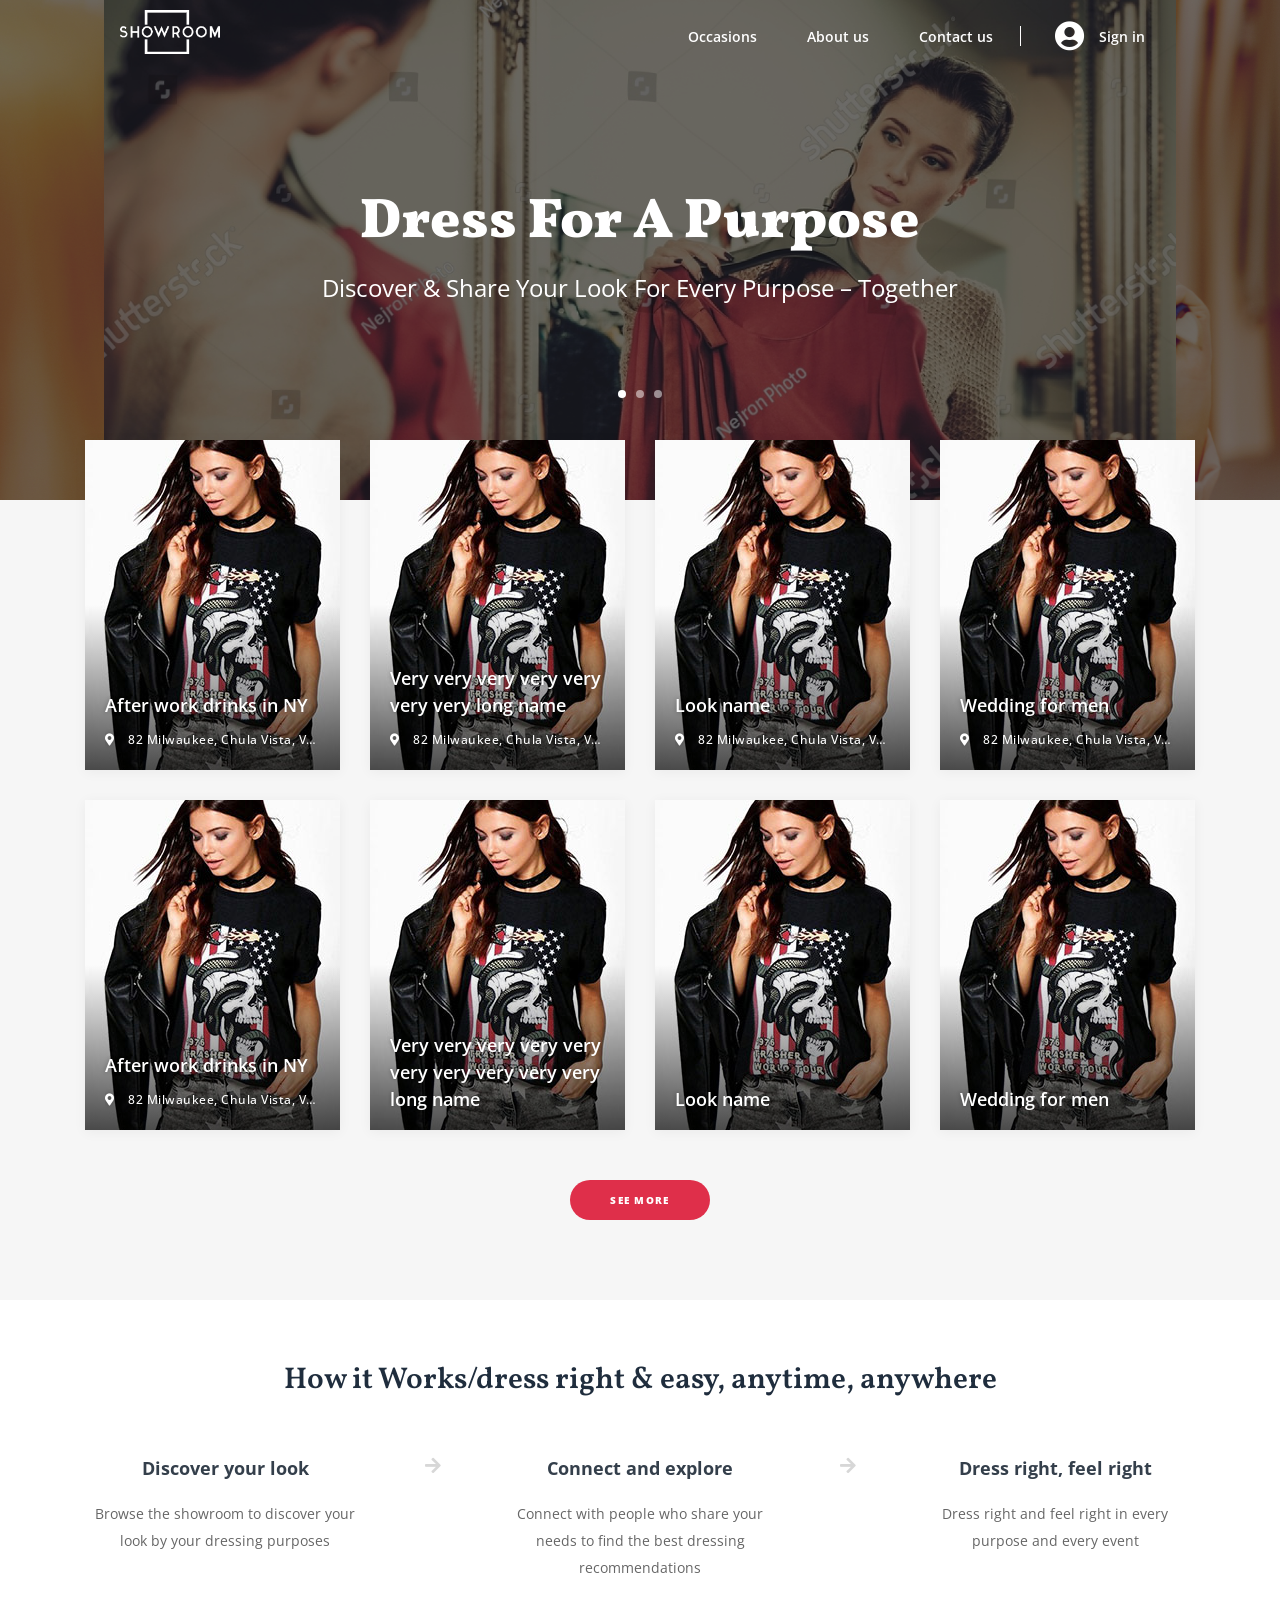
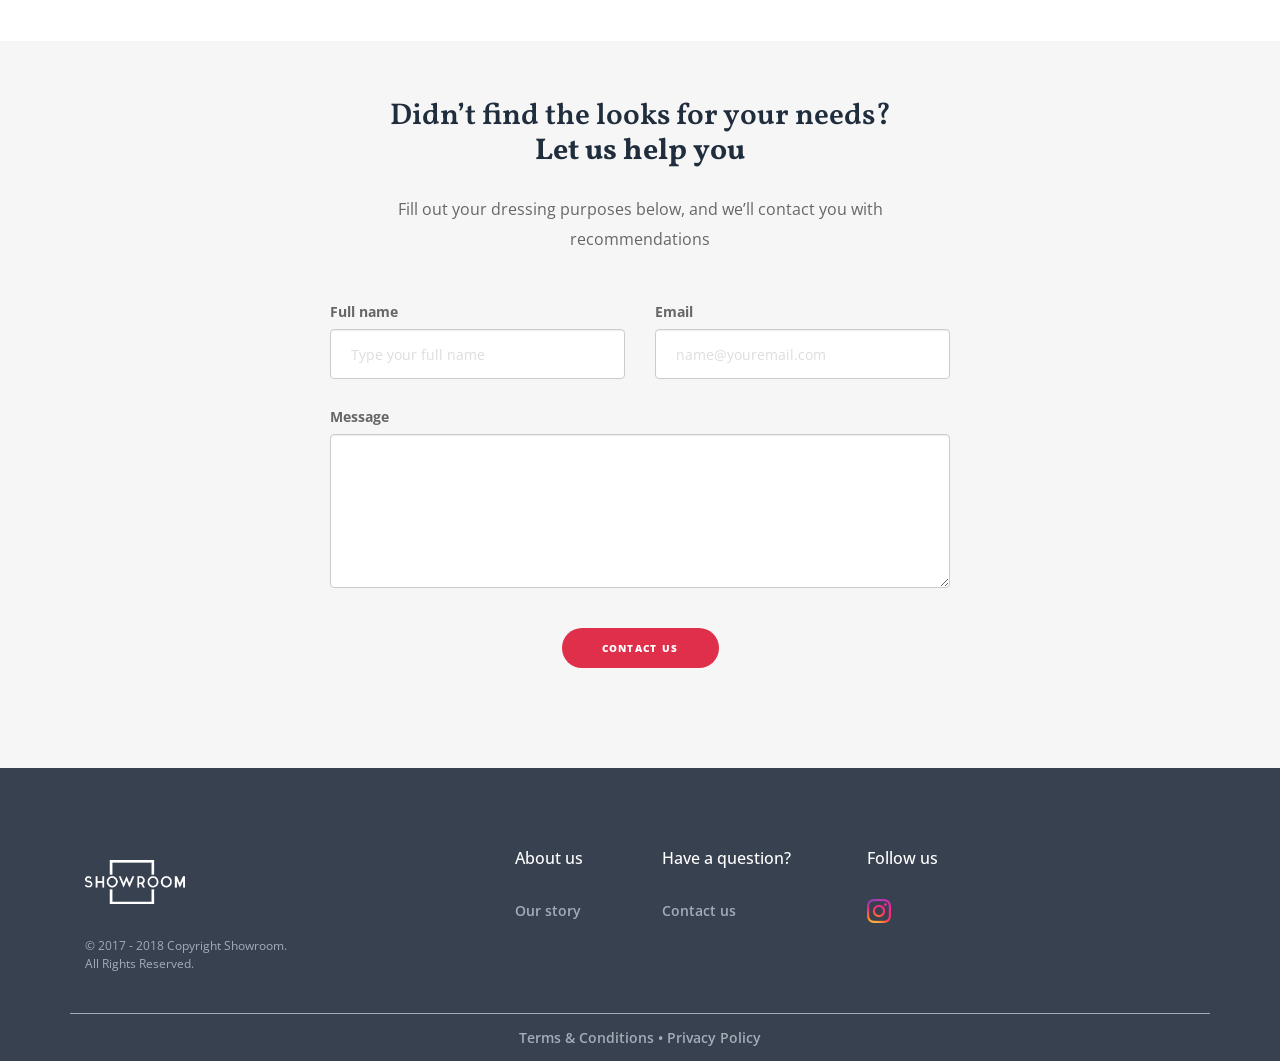
==== commit eb1875eb: "Contact us fields" ====
--- a/app/index.html
+++ b/app/index.html
@@ -279,7 +279,7 @@
 										<div class="col-xs-12 col-sm-6">
 											<div class="form-group">
 												<label for="email">Email<br />
-													<input type="email" class="wpcf7-form-control" id="email" placeholder="example@mail.com">
+													<input type="email" class="wpcf7-form-control" id="email" placeholder="name@youremail.com">
 												</label>
 											</div>
 										</div>
--- a/app/css/style.css
+++ b/app/css/style.css
@@ -4904,13 +4904,14 @@
 
 .clearfix:after { content: ""; display: table; clear: both; }
 
-@-webkit-keyframes scroll { 0% { -webkit-transform: translate(0, 0);
-    transform: translate(0, 0); }
-  100% { -webkit-transform: translate(-100%, 0);
-    transform: translate(-100%, 0); } }
-
-@keyframes scroll { 0% { -webkit-transform: translate(0, 0); transform: translate(0, 0); }
-  100% { -webkit-transform: translate(-100%, 0); transform: translate(-100%, 0); } }
+@-webkit-keyframes scroll { from { background-position: left; }
+  to { background-position: right; } }
+
+@-webkit-keyframes heart-burst { from { background-position: left; }
+  to { background-position: right; } }
+
+@keyframes heart-burst { from { background-position: left; }
+  to { background-position: right; } }
 
 @media screen and (min-width: 1200px) { .container { width: 1140px; } }
 
@@ -4934,13 +4935,13 @@
 
 .loaded .icon-load { display: block; }
 
-.hero-image { background-position: center; background-size: cover; height: 380px; display: -webkit-box; display: -webkit-flex; display: -ms-flexbox; display: flex; -webkit-box-align: center; -webkit-align-items: center; -ms-flex-align: center; align-items: center; -webkit-box-pack: center; -webkit-justify-content: center; -ms-flex-pack: center; justify-content: center; padding-top: 9rem; }
+.hero-image { background-position: center; background-size: cover; height: 380px; display: -webkit-box; display: -webkit-flex; display: -ms-flexbox; display: flex; -webkit-box-align: center; -webkit-align-items: center; -ms-flex-align: center; align-items: center; -webkit-box-pack: start; -webkit-justify-content: flex-start; -ms-flex-pack: start; justify-content: flex-start; padding-top: 7.2rem; }
 
 @media screen and (max-width: 375px) { .hero-image { padding-top: 7.2rem; } }
 
 .hero-image.occasions .page-title { margin-top: -10rem; }
 
-.page-title { color: #fff; font-family: "Vollkorn", serif; font-size: 4.2rem; font-weight: bold; line-height: 5rem; margin-bottom: 3rem; text-align: center; }
+.page-title { color: #fff; font-family: "Vollkorn", serif; font-size: 4.2rem; font-weight: bold; line-height: 5rem; margin-bottom: 2rem; text-align: center; }
 
 .subtitle { color: #fff; font-size: 2rem; line-height: 3rem; margin: auto; max-width: 76rem; text-align: center; }
 
@@ -4950,7 +4951,7 @@
 
 .item-title { font-size: 1.8rem; font-weight: bold; }
 
-.logo { width: 11.4rem; }
+.logo { display: block; margin-top: .7rem; width: 10rem; }
 
 .logo a { display: block; }
 
@@ -4978,7 +4979,7 @@
 
 @media screen and (max-width: 992px) { footer .logo { display: inline-block; } }
 
-@media screen and (max-width: 374px) { footer .logo { margin-bottom: 0; -webkit-flex-shrink: 0; -ms-flex-negative: 0; flex-shrink: 0; } }
+@media screen and (max-width: 374px) { footer .logo { margin-bottom: 0; margin-top: 0; -webkit-flex-shrink: 0; -ms-flex-negative: 0; flex-shrink: 0; } }
 
 .footer-main { padding-bottom: 1rem; }
 
@@ -4998,7 +4999,12 @@
 
 @media screen and (max-width: 991px) { .footer-copyright { margin-left: 3rem; } }
 
+@media screen and (max-width: 320px) { .footer-copyright { margin-left: 1rem; } }
+
 .widget { margin-bottom: 3rem; }
+
+@media screen and (max-width: 320px) { .widget { padding-left: 1rem; padding-right: 1rem; }
+  .widget:first-child { -webkit-box-align: center; -webkit-align-items: center; -ms-flex-align: center; align-items: center; display: -webkit-box; display: -webkit-flex; display: -ms-flexbox; display: flex; -webkit-box-pack: justify; -webkit-justify-content: space-between; -ms-flex-pack: justify; justify-content: space-between; padding: 0; } }
 
 .widget-title { color: #fff; font-size: 1.6rem; line-height: 3rem; margin-bottom: 2.1rem; margin-top: 0; }
 
@@ -5021,31 +5027,35 @@
 @media screen and (min-width: 1025px) { nav.bootsnav .container { height: 100%; left: 120px; padding: 0; position: absolute; right: 120px; top: 0; width: auto; }
   nav.bootsnav .container .login a { padding-right: 0; } }
 
-.navbar.navbar-transparent div.logo { margin-top: 2rem; }
-
-@media screen and (max-width: 375px) { .navbar.navbar-transparent div.logo { margin-top: 1.7rem; } }
+.navbar.navbar-transparent div.logo { margin-top: 1rem; }
+
+@media screen and (max-width: 375px) { .navbar.navbar-transparent div.logo { margin-top: 1.1rem; } }
 
 .navbar-nav { margin-top: .7rem; }
 
+.navbar { box-shadow: none !important; }
+
+.navbar.white:not(.navbar-transparent) { border-bottom: 1px solid #e6e6e6; }
+
 .navbar div.logo { -webkit-flex-shrink: 0; -ms-flex-negative: 0; flex-shrink: 0; }
 
-@media screen and (max-width: 1023px) { .navbar div.logo { margin-top: 2rem; } }
-
 @media screen and (max-width: 992px) { .navbar div.logo { margin-left: 2rem; } }
 
-@media screen and (max-width: 375px) { .navbar div.logo { margin-left: 2.6rem; margin-top: 1.7rem; } }
-
-nav.navbar.bootsnav.navbar-transparent.white { border-bottom: none; height: 9rem; }
+@media screen and (max-width: 375px) { .navbar div.logo { margin-left: 2.6rem; margin-top: 1.1rem; } }
+
+nav.navbar.bootsnav.navbar-transparent.white { border-bottom: none; height: 7.2rem; }
 
 @media (max-width: 1024px) { nav.navbar.bootsnav.navbar-transparent.white { background: transparent; } }
 
 @media (max-width: 375px) { nav.navbar.bootsnav.navbar-transparent.white { height: 7.2rem; } }
 
-nav.navbar.bootsnav.navbar-fixed { height: 9rem; top: 0; }
+nav.navbar.bootsnav.navbar-fixed { height: 7.2rem; top: 0; }
 
 @media (max-width: 375px) { nav.navbar.bootsnav.navbar-fixed { height: 7.2rem; } }
 
-nav.navbar.bootsnav ul.nav > li > a { font-family: "Open Sans", sans-serif; font-size: 1.4rem; font-weight: 600; padding: 29px 25px; text-transform: none; }
+@media screen and (max-width: 375px) { nav.navbar.bootsnav .navbar-toggle { margin-top: 1.5rem; } }
+
+nav.navbar.bootsnav ul.nav > li > a { font-family: "Open Sans", sans-serif; font-size: 1.4rem; font-weight: 600; padding: 20px 25px !important; text-transform: none; }
 
 nav.navbar.bootsnav.white ul.nav > li > a { color: #999; }
 
@@ -5071,7 +5081,7 @@
 
 .navbar-transparent.white .login .fa { color: #fff; }
 
-.login .dropdown-toggle { -webkit-box-align: center; -webkit-align-items: center; -ms-flex-align: center; align-items: center; cursor: pointer; padding: 29px 15px; display: -webkit-box; display: -webkit-flex; display: -ms-flexbox; display: flex; -webkit-box-pack: justify; -webkit-justify-content: space-between; -ms-flex-pack: justify; justify-content: space-between; font-weight: 600; }
+.login .dropdown-toggle { -webkit-box-align: center; -webkit-align-items: center; -ms-flex-align: center; align-items: center; cursor: pointer; padding: 20px 15px; display: -webkit-box; display: -webkit-flex; display: -ms-flexbox; display: flex; -webkit-box-pack: justify; -webkit-justify-content: space-between; -ms-flex-pack: justify; justify-content: space-between; font-weight: 600; }
 
 .login .dropdown-toggle:hover { color: #343f4b !important; }
 
@@ -5085,7 +5095,7 @@
 
 @media (max-width: 375px) { .login .dropdown-toggle { padding: 2rem .2rem; } }
 
-.login.logged-in .dropdown-toggle { padding-bottom: 2.5rem; padding-left: 1.2rem; padding-top: 2.5rem; }
+.login.logged-in .dropdown-toggle { padding-bottom: 1.5rem; padding-left: 1.2rem; padding-top: 1.5rem; }
 
 @media screen and (max-width: 375px) { .login.logged-in .dropdown-toggle { padding-bottom: 2rem; padding-top: 2rem; } }
 
@@ -5101,7 +5111,7 @@
 
 .login.logged-in.open .fa { -webkit-transform: rotateZ(180deg); -ms-transform: rotate(180deg); transform: rotateZ(180deg); }
 
-.login.logged-in .dropdown-menu { border-radius: 6px; box-shadow: 0 5px 20px 0 rgba(0, 0, 0, 0.05); margin-right: -.5rem; margin-top: -1.5rem; min-width: 24rem; text-align: center; }
+.login.logged-in .dropdown-menu { border-radius: 6px; box-shadow: 0 5px 20px 0 rgba(0, 0, 0, 0.05); margin-right: -.5rem; margin-top: -1.5rem; min-width: 15rem; text-align: center; }
 
 .login.logged-in .dropdown-menu:before, .login.logged-in .dropdown-menu:after { border-bottom: 1rem solid #fff; border-left: 8px solid transparent; border-right: 8px solid transparent; content: ''; height: 0; position: absolute; right: 1.8rem; top: -10px; width: 0; z-index: 1; }
 
@@ -5131,8 +5141,7 @@
 
 nav.navbar-transparent.bootsnav .navbar-toggle { color: #fff; }
 
-@media screen and (max-width: 992px) { nav.navbar.bootsnav .navbar-header { display: -webkit-box; display: -webkit-flex; display: -ms-flexbox; display: flex; -webkit-box-align: center; -webkit-align-items: center; -ms-flex-align: center; align-items: center; margin: 0; }
-  nav.navbar.bootsnav .navbar-header .navbar-toggle { margin-top: 1.7rem; } }
+@media screen and (max-width: 992px) { nav.navbar.bootsnav .navbar-header { display: -webkit-box; display: -webkit-flex; display: -ms-flexbox; display: flex; -webkit-box-align: center; -webkit-align-items: center; -ms-flex-align: center; align-items: center; margin: 0; } }
 
 @media screen and (max-width: 375px) { nav.navbar.bootsnav .navbar-header { padding-left: 5px; } }
 
@@ -5143,15 +5152,33 @@
 
 @media screen and (max-width: 425px) { .form-group { margin-bottom: 3rem; } }
 
-.form-group label { color: #666; font-size: 1.2rem; font-weight: bold; display: block; line-height: 2.5; margin-bottom: 0; }
+.form-group label { color: #666; font-size: 1.4rem; font-weight: bold; display: block; line-height: 2.5; margin-bottom: 0; }
 
 .form-group .form-control, .form-group input[type="text"], .form-group input[type="email"], .form-group textarea[class*="form-control"] { border-radius: 4px; padding: 6px 2rem; }
 
 .form-group .form-control:not(textarea), .form-group input[type="text"]:not(textarea), .form-group input[type="email"]:not(textarea), .form-group textarea[class*="form-control"]:not(textarea) { height: 5rem; }
 
+.form-group input[type="text"], .form-group input[type="email"] { color: #343f4b; font-weight: 600; -webkit-transition: none !important; transition: none !important; }
+
+.form-group input[type="text"]::-webkit-input-placeholder, .form-group input[type="email"]::-webkit-input-placeholder { color: #ddd; font-weight: normal; }
+
+.form-group input[type="text"]:-moz-placeholder, .form-group input[type="email"]:-moz-placeholder { color: #ddd; font-weight: normal; }
+
+.form-group input[type="text"]::-moz-placeholder, .form-group input[type="email"]::-moz-placeholder { color: #ddd; font-weight: normal; }
+
+.form-group input[type="text"]:-ms-input-placeholder, .form-group input[type="email"]:-ms-input-placeholder { color: #ddd; font-weight: normal; }
+
+.form-group input:focus, .form-group textarea:focus { border-color: #ccc !important; box-shadow: none !important; outline: none !important; }
+
+.form-group input:-webkit-autofill { -webkit-box-shadow: inset 0 0 0 50px #fff !important; -webkit-text-fill-color: #343f4b !important; color: #343f4b !important; }
+
+textarea[class*="form-control"] { font-weight: 600; }
+
 .modal { text-align: center; }
 
 @media screen and (max-width: 768px) { .modal { padding-right: 0 !important; } }
+
+.modal .modal-dialog .logo { margin: .7rem auto 0; }
 
 @media screen and (min-width: 500px) { .modal .modal-dialog { max-width: 40rem; margin: 10rem auto 0; } }
 
@@ -5212,6 +5239,80 @@
 
 .modal-open { overflow: visible; padding: 0 !important; }
 
+.tag-container { opacity: 0; position: absolute; text-align: center; -webkit-transition: all 0.2s linear; transition: all 0.2s linear; visibility: hidden; }
+
+.tag-container:hover .tag-content { visibility: visible; opacity: 1; }
+
+.show-tags .tag-container { opacity: 1; visibility: visible; }
+
+.tag-container .tag-content { background: #fff; border-radius: 4px; box-shadow: 0 0 10px -1px rgba(0, 0, 0, 0.3); bottom: 1.5rem; visibility: hidden; left: 45%; margin-bottom: 1rem; min-width: 11rem; opacity: 0; padding: .3rem 3rem .3rem .8rem; position: absolute; text-align: left; -webkit-transform: translateX(-50%); -ms-transform: translateX(-50%); transform: translateX(-50%); -webkit-transition: all 0.2s linear; transition: all 0.2s linear; }
+
+.tag-container .tag-content:before { border-top: 7px solid #fff; border-left: 7px solid transparent; border-right: 7px solid transparent; content: ''; bottom: -5px; height: 0; left: 0; margin: auto; position: absolute; right: 0; width: 0; }
+
+.tag-container .name { font-size: 1.2rem; font-weight: 700; }
+
+.tag-container .price { color: #666; font-size: 1rem; }
+
+.tag-container .product-link { -webkit-box-align: center; -webkit-align-items: center; -ms-flex-align: center; align-items: center; bottom: 0; color: #d8d8d8; display: -webkit-box; display: -webkit-flex; display: -ms-flexbox; display: flex; -webkit-box-pack: center; -webkit-justify-content: center; -ms-flex-pack: center; justify-content: center; position: absolute; right: 0; text-align: center; top: 0; width: 3rem; }
+
+.tag-container .product-link:hover { background: #eee; color: #1f2d3d; }
+
+.tag-container .fa-tag { color: #fff; font-size: 1.4rem; text-shadow: 0 0 30px #1f2d3d; }
+
+.add-tag { -webkit-box-align: center; -webkit-align-items: center; -ms-flex-align: center; align-items: center; display: -webkit-box; display: -webkit-flex; display: -ms-flexbox; display: flex; position: absolute; }
+
+.add-tag .fa-tag { color: #fff; font-size: 1.4rem; }
+
+.add-tag .delete-tag { color: #d8d8d8; float: right; font-size: 1.2rem; font-weight: 500; line-height: 1.8rem; margin-bottom: .5rem; margin-top: -.6rem; }
+
+.add-tag .delete-tag:hover { color: #a4acb8; }
+
+.add-tag .form { background-color: #fff; margin: 1.5rem 1rem; padding: 1rem; position: relative; width: 18rem; }
+
+.add-tag .form:before { content: ''; height: 0; position: absolute; width: 0; z-index: 1; }
+
+.add-tag .form input { height: 20px; border-radius: 4px; border: solid 1px #ddd; font-size: 1rem; font-style: italic; margin-bottom: 6px; -webkit-transition: all 0.2s linear; transition: all 0.2s linear; }
+
+.add-tag .form input:first-child { padding-right: 3rem; }
+
+.add-tag .form input:last-child { margin: 0; }
+
+.add-tag.tag-left .form:before { border-right: 7px solid #fff; border-top: 7px solid transparent; border-bottom: 7px solid transparent; left: -7px; top: 50%; -webkit-transform: translateY(-50%); -ms-transform: translateY(-50%); transform: translateY(-50%); }
+
+.add-tag.tag-right { -webkit-box-orient: horizontal; -webkit-box-direction: reverse; -webkit-flex-direction: row-reverse; -ms-flex-direction: row-reverse; flex-direction: row-reverse; }
+
+.add-tag.tag-right .form:before { border-left: 7px solid #fff; border-top: 7px solid transparent; border-bottom: 7px solid transparent; right: -7px; top: 50%; -webkit-transform: translateY(-50%); -ms-transform: translateY(-50%); transform: translateY(-50%); }
+
+.add-tag.tag-top { -webkit-box-orient: vertical; -webkit-box-direction: normal; -webkit-flex-direction: column; -ms-flex-direction: column; flex-direction: column; }
+
+.add-tag.tag-top .form:before { border-bottom: 7px solid #fff; border-left: 7px solid transparent; border-right: 7px solid transparent; top: -7px; left: 50%; -webkit-transform: translateX(-50%); -ms-transform: translateX(-50%); transform: translateX(-50%); }
+
+.add-tag.tag-bottom { -webkit-box-orient: vertical; -webkit-box-direction: reverse; -webkit-flex-direction: column-reverse; -ms-flex-direction: column-reverse; flex-direction: column-reverse; }
+
+.add-tag.tag-bottom .form:before { border-top: 7px solid #fff; border-left: 7px solid transparent; border-right: 7px solid transparent; bottom: -7px; left: 50%; -webkit-transform: translateX(-50%); -ms-transform: translateX(-50%); transform: translateX(-50%); }
+
+.add-tag .link-button { color: #d8d8d8; cursor: pointer; font-size: 1.5rem; display: block; height: 1.8rem; position: absolute; right: 15px; text-align: center; top: 29px; width: 2.5rem; }
+
+.add-tag .link-button:hover { color: #a4acb8; }
+
+.add-tag .link-button .fa-link { -webkit-transform: rotateZ(45deg); -ms-transform: rotate(45deg); transform: rotateZ(45deg); }
+
+.add-tag form .url-link:not(.show) { height: 0; margin: 0; padding-bottom: 0; padding-top: 0; visibility: hidden; }
+
+.item-tag { background: rgba(255, 255, 255, 0.9); bottom: 1.2rem; border-radius: 3rem; color: transparent; cursor: pointer; font-size: 1.2rem; font-weight: 600; height: 3rem; left: 1.2rem; line-height: 3rem; max-width: 3rem; padding: 0 .9rem; position: absolute; text-align: center; -webkit-transition: all .6s; transition: all .6s; white-space: nowrap; z-index: 1; }
+
+.item-tag:not(.has-tags):hover { border-radius: 3rem; color: #5f5f5f; cursor: default; max-width: 100%; padding: 0 1.5rem; width: auto; }
+
+.item-tag:not(.has-tags):hover i { font-size: 1.7rem; margin-right: 3px; }
+
+.item-tag i { color: #909090; font-size: 1.2rem; -webkit-transition: all .3s; transition: all .3s; vertical-align: middle; }
+
+.item-tag span { display: inline-block; line-height: inherit; overflow: hidden; vertical-align: middle; }
+
+.item-tag.has-tags:before { background: #df2f4a; border: 1px solid #fff; border-radius: 50%; color: #fff; content: attr(data-tags); font-family: "Roboto", sans-serif; font-size: 11px; font-weight: normal; height: 2rem; line-height: 1.8rem; position: absolute; right: -1rem; text-align: center; top: -1rem; width: 2rem; display: -webkit-box; display: -webkit-flex; display: -ms-flexbox; display: flex; -webkit-box-align: center; -webkit-align-items: center; -ms-flex-align: center; align-items: center; -webkit-box-pack: center; -webkit-justify-content: center; -ms-flex-pack: center; justify-content: center; }
+
+.item-tag.has-tags > span { display: none; }
+
 .hero-slider { position: relative; }
 
 .hero-slider .main-page-title { color: #fff; font-family: "Vollkorn", serif; font-size: 5.6rem; font-weight: 900; line-height: 5rem; margin-top: 0; padding-top: 0; text-align: center; }
@@ -5254,13 +5355,13 @@
 
 @media screen and (max-width: 375px) { .occasion-section .row { display: -webkit-box; display: -webkit-flex; display: -ms-flexbox; display: flex; -webkit-flex-wrap: wrap; -ms-flex-wrap: wrap; flex-wrap: wrap; -webkit-box-pack: space-evenly; -webkit-justify-content: space-evenly; -ms-flex-pack: space-evenly; justify-content: space-evenly; }
   .occasion-section .row:before, .occasion-section .row:after { content: none; }
-  .occasion-section .col-xs-6 { max-width: 17rem; padding: 0; } }
+  .occasion-section .col-xs-6 { max-width: 17rem; padding: 0 .5rem; } }
 
 .occasion-item { background-color: #fff; box-shadow: 0 2px 12px 0 rgba(0, 0, 0, 0.05); margin-bottom: 3rem; overflow: hidden; -webkit-transition: all 0.2s linear; transition: all 0.2s linear; }
 
 .occasion-item:hover { box-shadow: 0 0 12px 0 rgba(0, 0, 0, 0.5); -webkit-transform: translateY(-5px); -ms-transform: translateY(-5px); transform: translateY(-5px); }
 
-@media screen and (max-width: 425px) { .occasion-item { border-radius: 5px; margin-bottom: 1.5rem; } }
+@media screen and (max-width: 425px) { .occasion-item { margin-bottom: 1.5rem; } }
 
 .occasion-item .occasion-image { max-height: 33rem; overflow: hidden; position: relative; }
 
@@ -5270,7 +5371,7 @@
 
 .occasion-item .occasion-info .fa { color: #D7D7D7; margin-right: 1rem; }
 
-.occasion-item .occasion-title { -webkit-box-align: start; -webkit-align-items: flex-start; -ms-flex-align: start; align-items: flex-start; background-image: -webkit-gradient(linear, left top, left bottom, from(rgba(0, 0, 0, 0.2)), to(rgba(0, 0, 0, 0.7))); background-image: linear-gradient(to bottom, rgba(0, 0, 0, 0.2), rgba(0, 0, 0, 0.7)); bottom: 0; color: #fff; display: -webkit-box; display: -webkit-flex; display: -ms-flexbox; display: flex; -webkit-box-orient: vertical; -webkit-box-direction: normal; -webkit-flex-direction: column; -ms-flex-direction: column; flex-direction: column; font-size: 1.8rem; font-weight: 600; -webkit-box-pack: end; -webkit-justify-content: flex-end; -ms-flex-pack: end; justify-content: flex-end; left: 0; line-height: 27px; padding: 2rem 2rem 1.7rem; position: absolute; right: 0; top: 0; text-shadow: 0 0 4px rgba(0, 0, 0, 0.3); }
+.occasion-item .occasion-title { -webkit-box-align: start; -webkit-align-items: flex-start; -ms-flex-align: start; align-items: flex-start; background-image: -webkit-gradient(linear, left top, left bottom, color-stop(50%, transparent), color-stop(50%, rgba(0, 0, 0, 0.7))); background-image: linear-gradient(to bottom, transparent 50%, rgba(0, 0, 0, 0.7)); bottom: 0; color: #fff; display: -webkit-box; display: -webkit-flex; display: -ms-flexbox; display: flex; -webkit-box-orient: vertical; -webkit-box-direction: normal; -webkit-flex-direction: column; -ms-flex-direction: column; flex-direction: column; font-size: 1.8rem; font-weight: 600; -webkit-box-pack: end; -webkit-justify-content: flex-end; -ms-flex-pack: end; justify-content: flex-end; left: 0; line-height: 27px; padding: 2rem 2rem 1.7rem; position: absolute; right: 0; top: 0; text-shadow: 0 0 4px rgba(0, 0, 0, 0.3); }
 
 @media screen and (max-width: 425px) { .occasion-item .occasion-title { font-size: 1.4rem; line-height: 2rem; padding: 1rem; } }
 
@@ -5296,7 +5397,7 @@
 
 .how-it-works-section .how-it-works-item { max-width: 280px; text-align: center; }
 
-.how-it-works-section .how-it-works-item .item-title { color: #343f4b; margin-bottom: 2.1rem; }
+.how-it-works-section .how-it-works-item .item-title { color: #343f4b; line-height: normal; margin-bottom: 2rem; }
 
 @media screen and (max-width: 425px) { .how-it-works-section .how-it-works-item .item-title { line-height: 3rem; margin-bottom: 1.5rem; } }
 
@@ -5306,7 +5407,7 @@
 
 @media screen and (max-width: 425px) { .contact-section { padding: .3rem 0 8rem; } }
 
-.contact-section .section-title { line-height: 4.5rem; margin-bottom: 1rem; }
+.contact-section .section-title { line-height: 3.5rem; margin-bottom: 1rem; }
 
 @media screen and (max-width: 425px) { .contact-section .section-title br { display: none; } }
 
@@ -5366,49 +5467,65 @@
 
 @media screen and (max-width: 1024px) { .community-section .community-slider .slick-arrow.slick-next { right: 50%; -webkit-transform: translateY(-50%) translateX(100%) rotateZ(180deg); -ms-transform: translateY(-50%) translateX(100%) rotate(180deg); transform: translateY(-50%) translateX(100%) rotateZ(180deg); } }
 
-.event-info-section { padding-top: 9rem; text-align: center; }
+.event-info-section { padding-top: 7.2rem; text-align: center; }
 
 @media screen and (max-width: 992px) { .event-info-section { height: auto; } }
 
-.event-info-section:not(.has-image) .page-title { color: #1f2d3d; padding: 5rem 0 1rem; }
+.event-info-section:not(.has-image) .page-title { color: #1f2d3d; margin-bottom: 0; padding: 5rem 0 1rem; }
 
 .event-info-section:not(.has-image) .subtitle { color: #1f2d3d; }
 
-.event-info-section .section-content { font-family: "Roboto", sans-serif; line-height: 3rem; max-width: 80rem; margin: auto; }
-
-.event-info-section .subtitle { font-size: 1.6rem; margin-bottom: 2rem; padding-bottom: 2rem; }
-
-.event-info-section .event-persons-list { -webkit-box-align: center; -webkit-align-items: center; -ms-flex-align: center; align-items: center; color: #fff; display: -webkit-box; display: -webkit-flex; display: -ms-flexbox; display: flex; font-size: 1.4rem; -webkit-box-pack: center; -webkit-justify-content: center; -ms-flex-pack: center; justify-content: center; margin-bottom: 1rem; }
-
-@media screen and (max-width: 992px) { .event-info-section .event-persons-list { -webkit-box-orient: vertical; -webkit-box-direction: normal; -webkit-flex-direction: column; -ms-flex-direction: column; flex-direction: column; } }
-
-.event-info-section .event-persons-list ul { margin-bottom: 0; list-style: none; }
-
-@media screen and (max-width: 992px) { .event-info-section .event-persons-list ul { margin: 0; padding: 0; } }
+.event-info-section:not(.has-image) .event-persons-list { color: #1f2d3d; }
+
+.event-info-section:not(.has-image) .event-persons-list a { color: #666; }
+
+.event-info-section:not(.has-image) .event-persons-list a:hover { color: #1f2d3d; }
+
+.event-info-section .section-content { line-height: 3rem; max-width: 80rem; margin: auto; }
+
+.event-info-section .subtitle { font-size: 1.6rem; margin-bottom: 1rem; padding-bottom: 1rem; }
+
+@media screen and (max-width: 992px) { .event-info-section .subtitle { padding-bottom: 0; } }
+
+.event-info-section .event-persons-list { -webkit-box-align: center; -webkit-align-items: center; -ms-flex-align: center; align-items: center; color: #fff; display: -webkit-box; display: -webkit-flex; display: -ms-flexbox; display: flex; -webkit-box-orient: vertical; -webkit-box-direction: normal; -webkit-flex-direction: column; -ms-flex-direction: column; flex-direction: column; font-size: 1.4rem; font-weight: bold; -webkit-box-pack: center; -webkit-justify-content: center; -ms-flex-pack: center; justify-content: center; margin-bottom: 1rem; }
+
+.event-info-section .event-persons-list ul { font-weight: normal; list-style: none; margin: 1rem 0 0; padding: 0; }
+
+@media screen and (max-width: 992px) { .event-info-section .event-persons-list ul { margin: 1rem 0 0; padding: 0; } }
 
 .event-info-section .event-persons-list ul li { display: inline-block; margin: 0 2rem; }
 
+.event-info-section .event-persons-list ul a { font-weight: 600; }
+
 .event-info-section .event-persons-list ul a:hover { color: #c2c2c2; }
 
-.event-info-section .event-persons-list img { border-radius: 50%; height: 4rem; width: 4rem; }
+.event-info-section .event-persons-list img { border-radius: 50%; height: 5rem; width: 5rem; }
 
 .event-info-section .event-persons-list span { display: block; }
 
 .event-items-section { padding: 5rem 2rem 2rem; }
 
+@media screen and (max-width: 320px) { .event-items-section { padding-left: 0; padding-right: 0; } }
+
 .event-items-section .grid { margin: auto; }
 
-.event-items-section .grid-item { border-radius: 4px; margin-bottom: 2rem; padding: 1rem; -webkit-transition: all .3s; transition: all .3s; width: 325px; }
-
-.event-items-section .grid-item:hover { background: #fff; }
-
-.event-items-section .grid-item .grid-item-header { -webkit-box-align: center; -webkit-align-items: center; -ms-flex-align: center; align-items: center; background: transparent; display: -webkit-box; display: -webkit-flex; display: -ms-flexbox; display: flex; left: 0; min-height: 4rem; padding: 1rem 1.2rem; position: absolute; top: 0; }
-
-.event-items-section .grid-item .grid-item-header .user-avatar { border-radius: 50%; box-shadow: 0 0 15px 0px rgba(0, 0, 0, 0.3); height: 3rem; -webkit-flex-shrink: 0; -ms-flex-negative: 0; flex-shrink: 0; margin-right: 1rem; overflow: hidden; width: 3rem; }
-
-.event-items-section .grid-item .grid-item-header .user-avatar .fa { color: #d8d8d8; font-size: 3rem; }
-
-.event-items-section .grid-item .grid-item-header .user-name { color: #fff; font-size: 1.2rem; font-weight: bold; line-height: 1.8rem; text-shadow: 0 0 5px #000; word-wrap: break-word; word-break: break-word; }
+.event-items-section .grid-item { border-radius: 5px; margin-bottom: .5rem; padding: 1rem; -webkit-transition: all .3s; transition: all .3s; width: 325px; }
+
+.event-items-section .grid-item:hover { background: rgba(0, 0, 0, 0.05); }
+
+@media screen and (max-width: 320px) { .event-items-section .grid-item { width: 320px; } }
+
+.event-items-section .grid-item .grid-item-header { background: transparent; left: 0; min-height: 4rem; padding: 1rem 1.2rem; position: absolute; top: 0; }
+
+.event-items-section .grid-item .grid-item-header a { -webkit-box-align: center; -webkit-align-items: center; -ms-flex-align: center; align-items: center; display: -webkit-box; display: -webkit-flex; display: -ms-flexbox; display: flex; }
+
+.event-items-section .grid-item .grid-item-header a:hover .user-name { opacity: 1; }
+
+.event-items-section .grid-item .grid-item-header .user-avatar { -webkit-box-align: center; -webkit-align-items: center; -ms-flex-align: center; align-items: center; background: #ccc; border: 1px solid #ccc; border-radius: 50%; box-shadow: 0 0 50px 0px rgba(0, 0, 0, 0.3); display: -webkit-box; display: -webkit-flex; display: -ms-flexbox; display: flex; height: 3rem; -webkit-box-pack: center; -webkit-justify-content: center; -ms-flex-pack: center; justify-content: center; -webkit-flex-shrink: 0; -ms-flex-negative: 0; flex-shrink: 0; margin-right: 1rem; overflow: hidden; width: 3rem; }
+
+.event-items-section .grid-item .grid-item-header .user-avatar .fa { color: #f5f5f5; font-size: 3rem; }
+
+.event-items-section .grid-item .grid-item-header .user-name { color: #fff; font-size: 1.2rem; font-weight: bold; line-height: 1.8rem; opacity: .8; text-shadow: 0 0 5px #000; word-wrap: break-word; word-break: break-word; }
 
 .event-items-section .grid-item .grid-item-header .place { color: #979797; font-size: .9rem; font-weight: 600; line-height: 1.5rem; }
 
@@ -5420,53 +5537,11 @@
 
 .event-items-section .grid-item .grid-item-header:hover .user-tooltip { display: -webkit-box; display: -webkit-flex; display: -ms-flexbox; display: flex; }
 
-.event-items-section .grid-item .add-tag { -webkit-box-align: center; -webkit-align-items: center; -ms-flex-align: center; align-items: center; display: -webkit-box; display: -webkit-flex; display: -ms-flexbox; display: flex; position: absolute; }
-
-.event-items-section .grid-item .add-tag i { color: #fff; font-size: 1.4rem; }
-
-.event-items-section .grid-item .add-tag .delete-tag { color: #d8d8d8; float: right; font-family: "Roboto", sans-serif; font-size: 1.2rem; font-weight: 500; line-height: 1.8rem; margin-top: -.6rem; }
-
-.event-items-section .grid-item .add-tag .delete-tag:hover { color: #a4acb8; }
-
-.event-items-section .grid-item .add-tag .form { background-color: #fff; margin: 1.5rem 1rem; padding: 1rem; position: relative; width: 18rem; }
-
-.event-items-section .grid-item .add-tag .form:before { content: ''; height: 0; position: absolute; width: 0; z-index: 1; }
-
-.event-items-section .grid-item .add-tag .form input { height: 20px; border-radius: 4px; border: solid 1px #ddd; font-size: 1rem; font-style: italic; margin-bottom: 6px; }
-
-.event-items-section .grid-item .add-tag .form input:last-child { margin: 0; }
-
-.event-items-section .grid-item .add-tag.tag-left .form:before { border-right: 7px solid #fff; border-top: 7px solid transparent; border-bottom: 7px solid transparent; left: -7px; top: 50%; -webkit-transform: translateY(-50%); -ms-transform: translateY(-50%); transform: translateY(-50%); }
-
-.event-items-section .grid-item .add-tag.tag-right { -webkit-box-orient: horizontal; -webkit-box-direction: reverse; -webkit-flex-direction: row-reverse; -ms-flex-direction: row-reverse; flex-direction: row-reverse; }
-
-.event-items-section .grid-item .add-tag.tag-right .form:before { border-left: 7px solid #fff; border-top: 7px solid transparent; border-bottom: 7px solid transparent; right: -7px; top: 50%; -webkit-transform: translateY(-50%); -ms-transform: translateY(-50%); transform: translateY(-50%); }
-
-.event-items-section .grid-item .add-tag.tag-top { -webkit-box-orient: vertical; -webkit-box-direction: normal; -webkit-flex-direction: column; -ms-flex-direction: column; flex-direction: column; }
-
-.event-items-section .grid-item .add-tag.tag-top .form:before { border-bottom: 7px solid #fff; border-left: 7px solid transparent; border-right: 7px solid transparent; top: -7px; left: 50%; -webkit-transform: translateX(-50%); -ms-transform: translateX(-50%); transform: translateX(-50%); }
-
-.event-items-section .grid-item .add-tag.tag-bottom { -webkit-box-orient: vertical; -webkit-box-direction: reverse; -webkit-flex-direction: column-reverse; -ms-flex-direction: column-reverse; flex-direction: column-reverse; }
-
-.event-items-section .grid-item .add-tag.tag-bottom .form:before { border-top: 7px solid #fff; border-left: 7px solid transparent; border-right: 7px solid transparent; bottom: -7px; left: 50%; -webkit-transform: translateX(-50%); -ms-transform: translateX(-50%); transform: translateX(-50%); }
-
 .event-items-section .grid-item .grid-item-image { position: relative; }
 
-.event-items-section .grid-item .grid-item-image .item-tag { background: rgba(255, 255, 255, 0.9); bottom: 1.2rem; border-radius: 3rem; color: transparent; font-size: 1.2rem; font-weight: 600; height: 3rem; left: 1.2rem; line-height: 3rem; max-width: 3rem; padding: 0 .9rem; position: absolute; text-align: center; -webkit-transition: all .6s; transition: all .6s; white-space: nowrap; z-index: 1; }
-
-.event-items-section .grid-item .grid-item-image .item-tag:hover { border-radius: 3rem; color: #5f5f5f; max-width: 100%; padding: 0 1.5rem; width: auto; }
-
-.event-items-section .grid-item .grid-item-image .item-tag:hover i { font-size: 1.7rem; margin-right: 3px; }
-
-.event-items-section .grid-item .grid-item-image .item-tag i { color: #909090; font-size: 1.2rem; -webkit-transition: all .3s; transition: all .3s; vertical-align: middle; }
-
-.event-items-section .grid-item .grid-item-image .item-tag span { display: inline-block; line-height: inherit; overflow: hidden; vertical-align: middle; }
-
-.event-items-section .grid-item .grid-item-image .item-tag.has-tags:before { background: #df2f4a; border: 1px solid #fff; border-radius: 50%; color: #fff; content: attr(data-tags); font-family: "Roboto", sans-serif; font-size: 11px; font-weight: normal; height: 2rem; line-height: 1.8rem; position: absolute; right: -1rem; text-align: center; top: -1rem; width: 2rem; }
-
-.event-items-section .grid-item .grid-item-footer { -webkit-box-align: center; -webkit-align-items: center; -ms-flex-align: center; align-items: center; color: #5f5f5f; display: -webkit-box; display: -webkit-flex; display: -ms-flexbox; display: flex; font-family: "Roboto", sans-serif; font-size: 1.4rem; line-height: 1.8rem; min-height: 6rem; padding: 1.7rem 1.6rem; }
-
-.event-items-section .grid-item .grid-item-footer .likes { min-width: 8rem; padding-right: 1rem; }
+.event-items-section .grid-item .grid-item-footer { -webkit-box-align: center; -webkit-align-items: center; -ms-flex-align: center; align-items: center; color: #5f5f5f; display: -webkit-box; display: -webkit-flex; display: -ms-flexbox; display: flex; font-size: 1.4rem; line-height: 1.8rem; min-height: 6rem; padding: 1.7rem 1.6rem 0; }
+
+.event-items-section .grid-item .grid-item-footer .likes { -webkit-box-align: center; -webkit-align-items: center; -ms-flex-align: center; align-items: center; display: -webkit-box; display: -webkit-flex; display: -ms-flexbox; display: flex; margin-left: -1.6rem; min-width: 8rem; padding-right: 1rem; }
 
 .event-items-section .grid-item .grid-item-footer .likes i { color: #F64135; font-size: 2.6rem; vertical-align: middle; }
 
@@ -5476,4 +5551,10 @@
 
 .event-items-section .grid-item .grid-item-footer .share:hover { color: #1f2d3d; }
 
+.heart { background-image: url("../img/web_heart_animation.png"); background-position: left; background-repeat: no-repeat; background-size: 2900%; cursor: pointer; height: 45px; margin-right: -.5rem; -webkit-transform: scale(1.5); -ms-transform: scale(1.5); transform: scale(1.5); width: 60px; }
+
+.heart.like { background-position: right; }
+
+.is_animating { -webkit-animation: heart-burst 0.8s steps(28) 1; animation: heart-burst 0.8s steps(28) 1; }
+
 /*# sourceMappingURL=style.css.map */
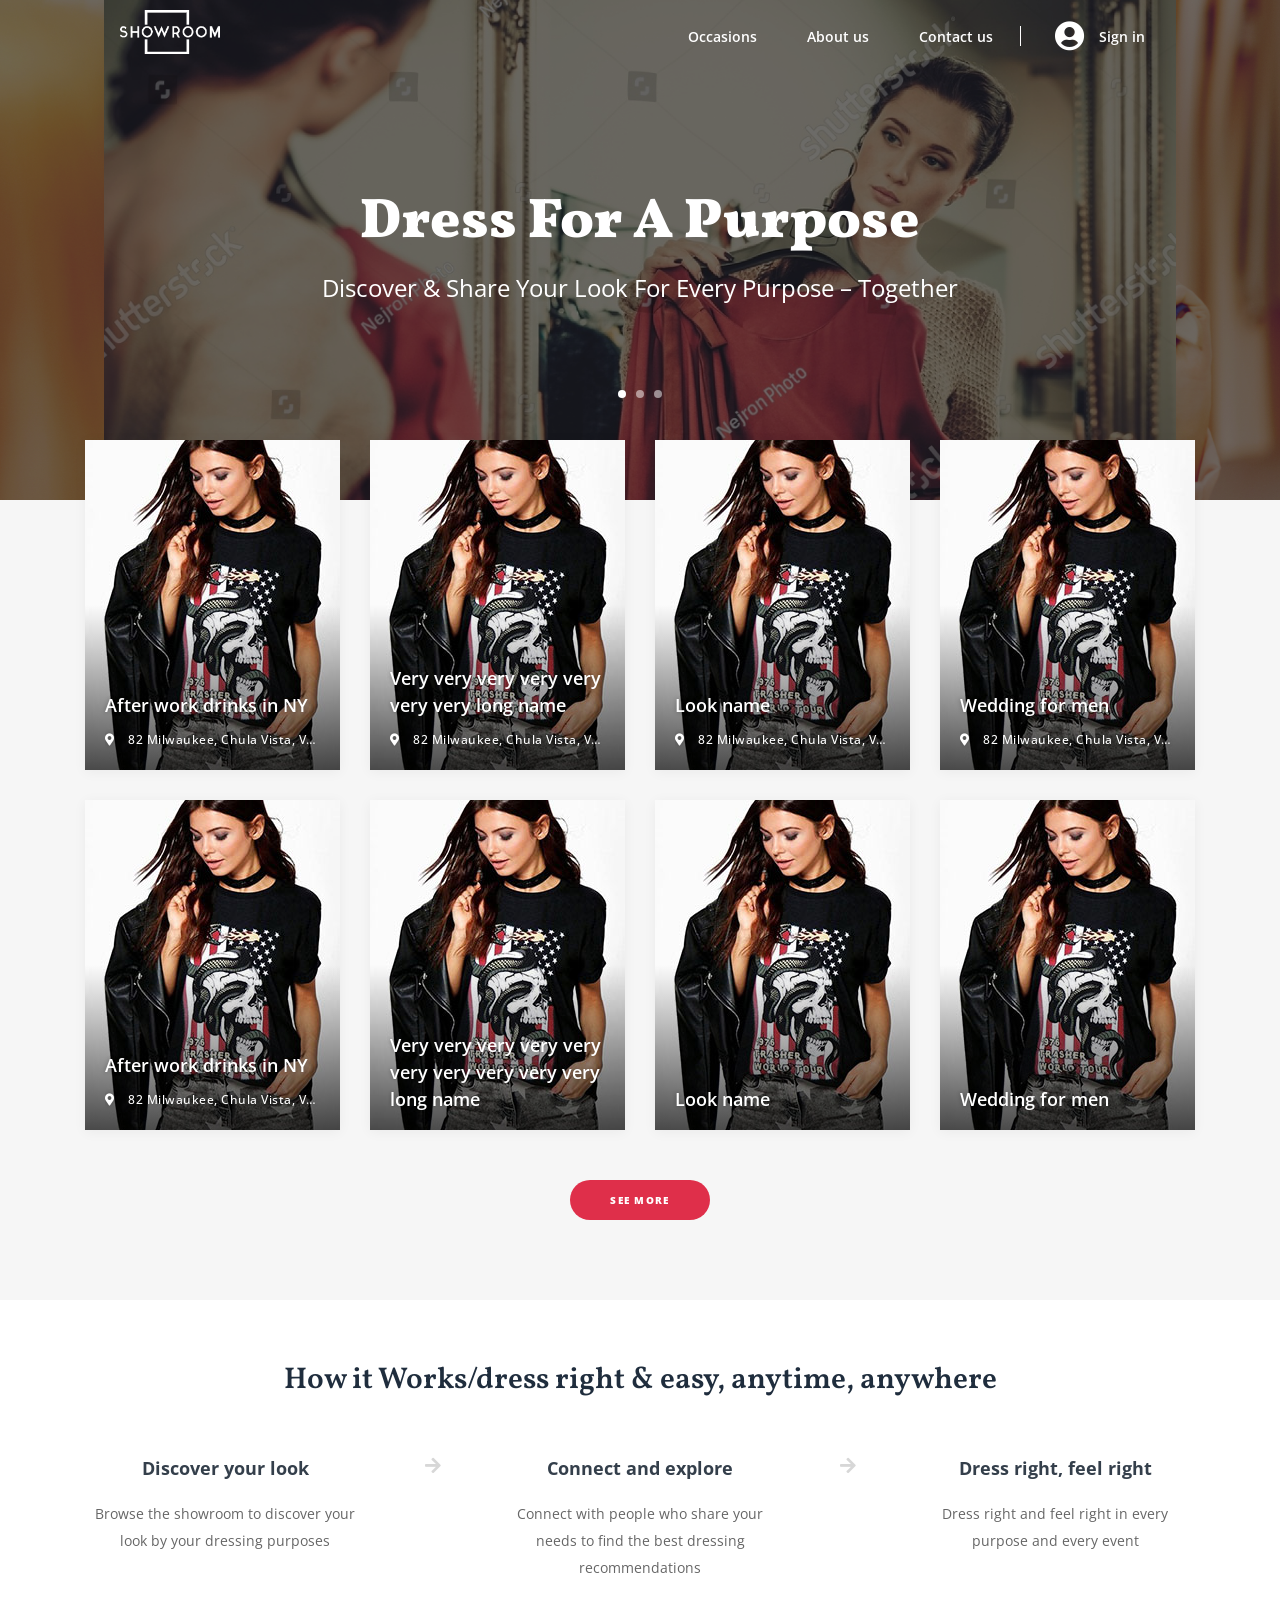
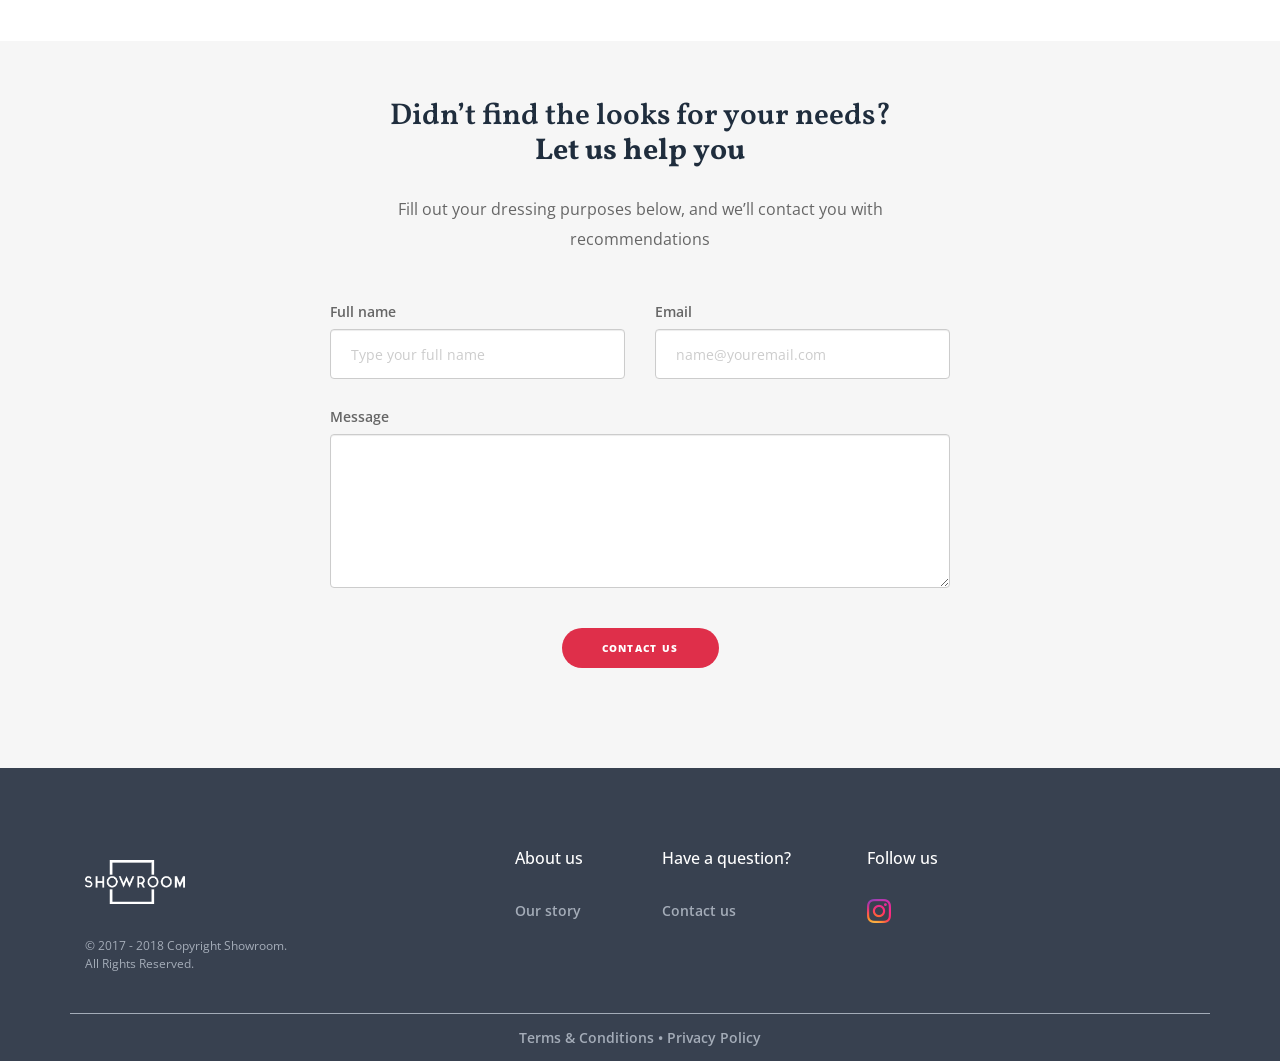
==== commit bc5affd6: "contact us" ====
--- a/app/index.html
+++ b/app/index.html
@@ -44,7 +44,7 @@
 						<li><a href="occasions.html">Occasions</a></li>
 						<!--li><a href="#">Blog</a></li-->
 						<li><a href="about_us.html">About us</a></li>
-						<li><a href="#">Contact us</a></li>
+						<li><a href="contact_us.html">Contact us</a></li>
 					</ul>
 				</div>
 
@@ -338,7 +338,7 @@
 							<h3 class="widget-title">Have a question?</h3>
 							<div>
 								<ul>
-									<li><a href="#">Contact us</a></li>
+									<li><a href="contact_us.html">Contact us</a></li>
 								</ul>
 							</div>
 						</section>
--- a/app/css/style.css
+++ b/app/css/style.css
@@ -5152,27 +5152,27 @@
 
 @media screen and (max-width: 425px) { .form-group { margin-bottom: 3rem; } }
 
-.form-group label { color: #666; font-size: 1.4rem; font-weight: bold; display: block; line-height: 2.5; margin-bottom: 0; }
+.form-group label { color: #666; font-size: 1.4rem; font-weight: 600; display: block; line-height: 2.5; margin-bottom: 0; }
 
 .form-group .form-control, .form-group input[type="text"], .form-group input[type="email"], .form-group textarea[class*="form-control"] { border-radius: 4px; padding: 6px 2rem; }
 
 .form-group .form-control:not(textarea), .form-group input[type="text"]:not(textarea), .form-group input[type="email"]:not(textarea), .form-group textarea[class*="form-control"]:not(textarea) { height: 5rem; }
 
-.form-group input[type="text"], .form-group input[type="email"] { color: #343f4b; font-weight: 600; -webkit-transition: none !important; transition: none !important; }
-
-.form-group input[type="text"]::-webkit-input-placeholder, .form-group input[type="email"]::-webkit-input-placeholder { color: #ddd; font-weight: normal; }
-
-.form-group input[type="text"]:-moz-placeholder, .form-group input[type="email"]:-moz-placeholder { color: #ddd; font-weight: normal; }
-
-.form-group input[type="text"]::-moz-placeholder, .form-group input[type="email"]::-moz-placeholder { color: #ddd; font-weight: normal; }
-
-.form-group input[type="text"]:-ms-input-placeholder, .form-group input[type="email"]:-ms-input-placeholder { color: #ddd; font-weight: normal; }
+.form-group input[type="text"], .form-group input[type="email"] { color: #1f2d3d; font-weight: 600; -webkit-transition: none !important; transition: none !important; }
+
+.form-group input[type="text"]::-webkit-input-placeholder, .form-group input[type="email"]::-webkit-input-placeholder { color: #ccc; font-weight: normal; }
+
+.form-group input[type="text"]:-moz-placeholder, .form-group input[type="email"]:-moz-placeholder { color: #ccc; font-weight: normal; }
+
+.form-group input[type="text"]::-moz-placeholder, .form-group input[type="email"]::-moz-placeholder { color: #ccc; font-weight: normal; }
+
+.form-group input[type="text"]:-ms-input-placeholder, .form-group input[type="email"]:-ms-input-placeholder { color: #ccc; font-weight: normal; }
 
 .form-group input:focus, .form-group textarea:focus { border-color: #ccc !important; box-shadow: none !important; outline: none !important; }
 
-.form-group input:-webkit-autofill { -webkit-box-shadow: inset 0 0 0 50px #fff !important; -webkit-text-fill-color: #343f4b !important; color: #343f4b !important; }
-
-textarea[class*="form-control"] { font-weight: 600; }
+.form-group input:-webkit-autofill { -webkit-box-shadow: inset 0 0 0 50px #fff !important; -webkit-text-fill-color: #1f2d3d !important; color: #1f2d3d !important; }
+
+textarea[class*="form-control"] { color: #1f2d3d; font-weight: 600; }
 
 .modal { text-align: center; }
 
@@ -5521,7 +5521,7 @@
 
 .event-items-section .grid-item .grid-item-header a:hover .user-name { opacity: 1; }
 
-.event-items-section .grid-item .grid-item-header .user-avatar { -webkit-box-align: center; -webkit-align-items: center; -ms-flex-align: center; align-items: center; background: #ccc; border: 1px solid #ccc; border-radius: 50%; box-shadow: 0 0 50px 0px rgba(0, 0, 0, 0.3); display: -webkit-box; display: -webkit-flex; display: -ms-flexbox; display: flex; height: 3rem; -webkit-box-pack: center; -webkit-justify-content: center; -ms-flex-pack: center; justify-content: center; -webkit-flex-shrink: 0; -ms-flex-negative: 0; flex-shrink: 0; margin-right: 1rem; overflow: hidden; width: 3rem; }
+.event-items-section .grid-item .grid-item-header .user-avatar { -webkit-box-align: center; -webkit-align-items: center; -ms-flex-align: center; align-items: center; background: #ccc; border: 1px solid #ccc; border-radius: 50%; box-shadow: 0 0 50px 0px rgba(0, 0, 0, 0.3); display: -webkit-box; display: -webkit-flex; display: -ms-flexbox; display: flex; height: 3rem; -webkit-box-pack: center; -webkit-justify-content: center; -ms-flex-pack: center; justify-content: center; -webkit-flex-shrink: 0; -ms-flex-negative: 0; flex-shrink: 0; margin-right: .5rem; overflow: hidden; width: 3rem; }
 
 .event-items-section .grid-item .grid-item-header .user-avatar .fa { color: #f5f5f5; font-size: 3rem; }
 
@@ -5539,19 +5539,23 @@
 
 .event-items-section .grid-item .grid-item-image { position: relative; }
 
-.event-items-section .grid-item .grid-item-footer { -webkit-box-align: center; -webkit-align-items: center; -ms-flex-align: center; align-items: center; color: #5f5f5f; display: -webkit-box; display: -webkit-flex; display: -ms-flexbox; display: flex; font-size: 1.4rem; line-height: 1.8rem; min-height: 6rem; padding: 1.7rem 1.6rem 0; }
-
-.event-items-section .grid-item .grid-item-footer .likes { -webkit-box-align: center; -webkit-align-items: center; -ms-flex-align: center; align-items: center; display: -webkit-box; display: -webkit-flex; display: -ms-flexbox; display: flex; margin-left: -1.6rem; min-width: 8rem; padding-right: 1rem; }
+.event-items-section .grid-item .grid-item-footer { color: #5f5f5f; display: -webkit-box; display: -webkit-flex; display: -ms-flexbox; display: flex; font-size: 1.4rem; font-weight: bold; line-height: 1.8rem; min-height: 4rem; padding: 0 1rem 0; }
+
+.event-items-section .grid-item .grid-item-footer .likes { -webkit-box-align: center; -webkit-align-items: center; -ms-flex-align: center; align-items: center; display: -webkit-box; display: -webkit-flex; display: -ms-flexbox; display: flex; -webkit-box-orient: vertical; -webkit-box-direction: normal; -webkit-flex-direction: column; -ms-flex-direction: column; flex-direction: column; margin-left: -1.6rem; margin-right: -1.5rem; min-width: 8rem; padding-right: .5rem; }
 
 .event-items-section .grid-item .grid-item-footer .likes i { color: #F64135; font-size: 2.6rem; vertical-align: middle; }
 
+.event-items-section .grid-item .grid-item-footer .wear { display: -webkit-box; display: -webkit-flex; display: -ms-flexbox; display: flex; -webkit-box-orient: vertical; -webkit-box-direction: normal; -webkit-flex-direction: column; -ms-flex-direction: column; flex-direction: column; -webkit-box-pack: justify; -webkit-justify-content: space-between; -ms-flex-pack: justify; justify-content: space-between; padding-top: 1.2rem; position: relative; z-index: 1; }
+
 .event-items-section .grid-item .grid-item-footer .wear i { color: #F64135; font-size: 1.8rem; }
 
-.event-items-section .grid-item .grid-item-footer .share { color: #d8d8d8; font-size: 2rem; margin-left: auto; }
+@media screen and (max-width: 375px) { .event-items-section .grid-item .grid-item-footer .wear span { display: none; } }
+
+.event-items-section .grid-item .grid-item-footer .share { -webkit-box-align: center; -webkit-align-items: center; -ms-flex-align: center; align-items: center; color: #d8d8d8; display: -webkit-box; display: -webkit-flex; display: -ms-flexbox; display: flex; font-size: 2rem; margin-left: auto; }
 
 .event-items-section .grid-item .grid-item-footer .share:hover { color: #1f2d3d; }
 
-.heart { background-image: url("../img/web_heart_animation.png"); background-position: left; background-repeat: no-repeat; background-size: 2900%; cursor: pointer; height: 45px; margin-right: -.5rem; -webkit-transform: scale(1.5); -ms-transform: scale(1.5); transform: scale(1.5); width: 60px; }
+.heart { background-image: url("../img/web_heart_animation.png"); background-position: left; background-repeat: no-repeat; background-size: 2900%; cursor: pointer; height: 45px; margin-bottom: -.5rem; -webkit-transform: scale(1.5); -ms-transform: scale(1.5); transform: scale(1.5); width: 60px; }
 
 .heart.like { background-position: right; }
 
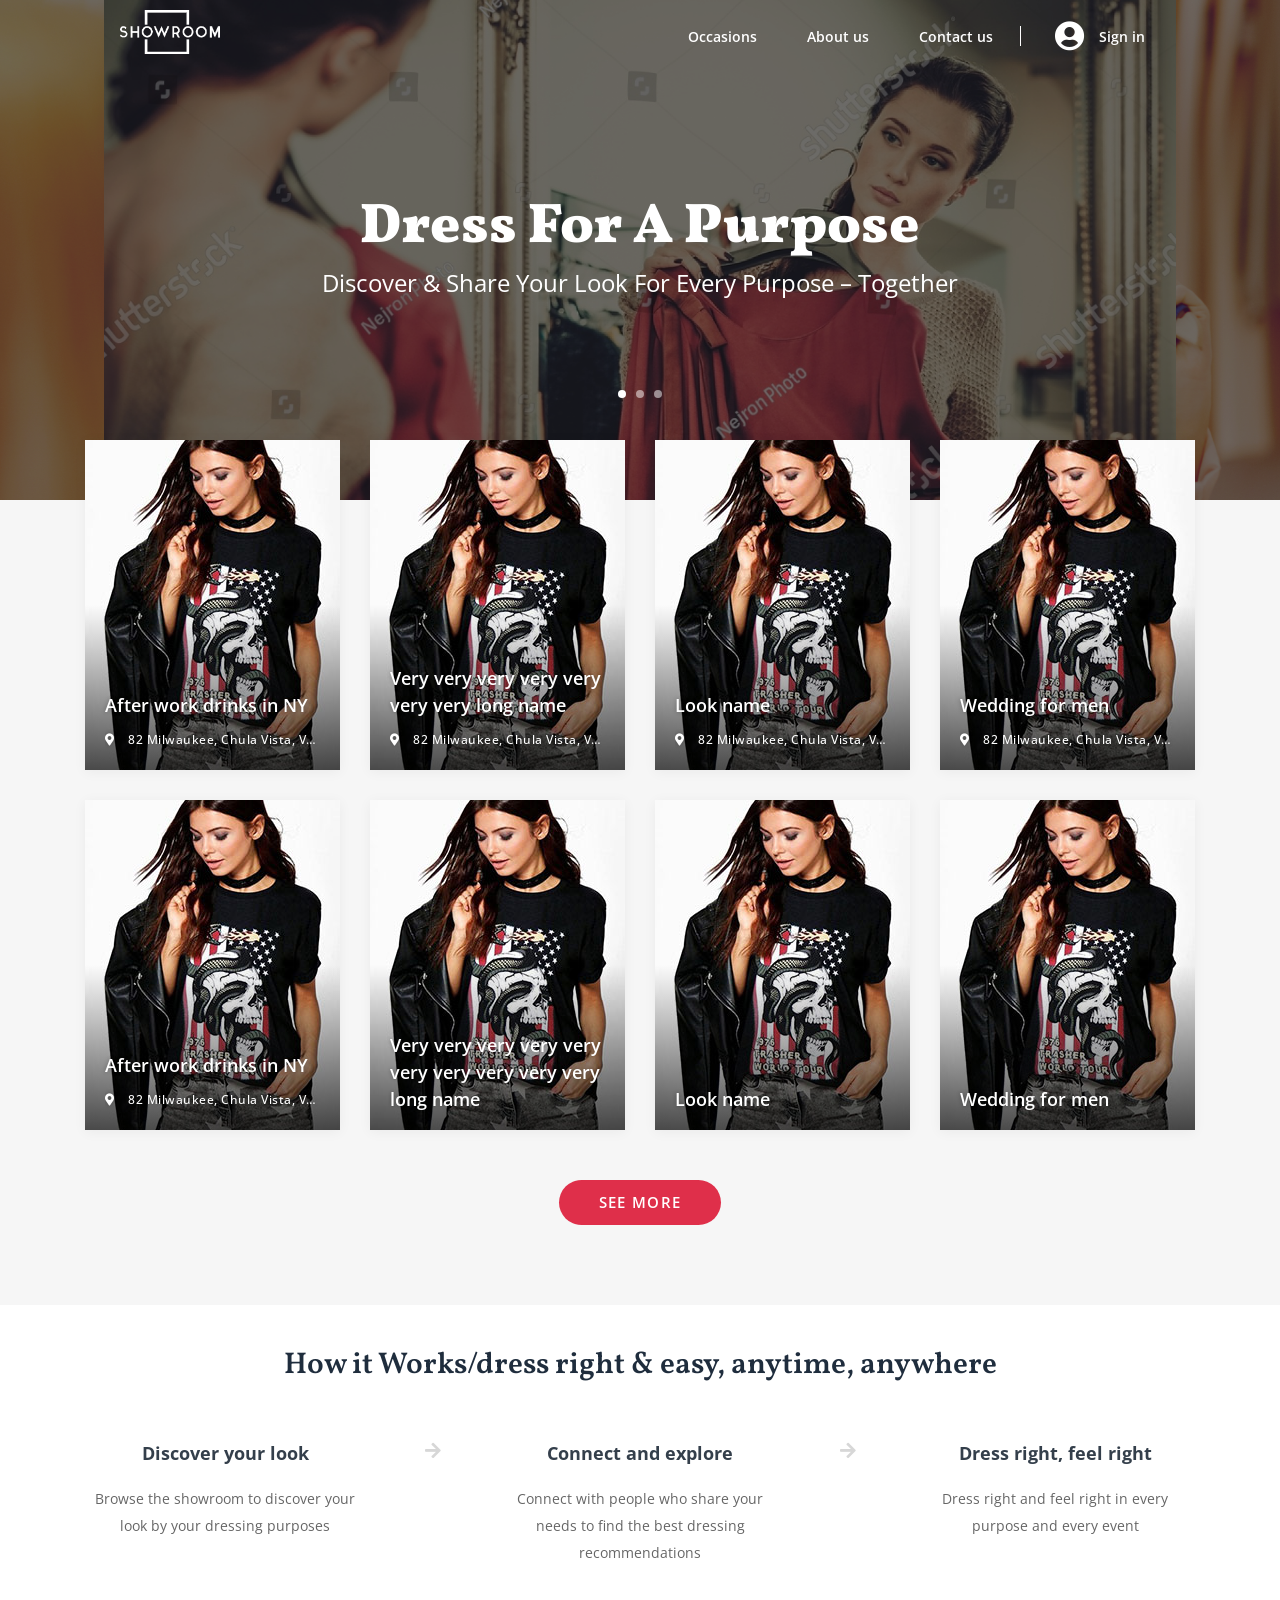
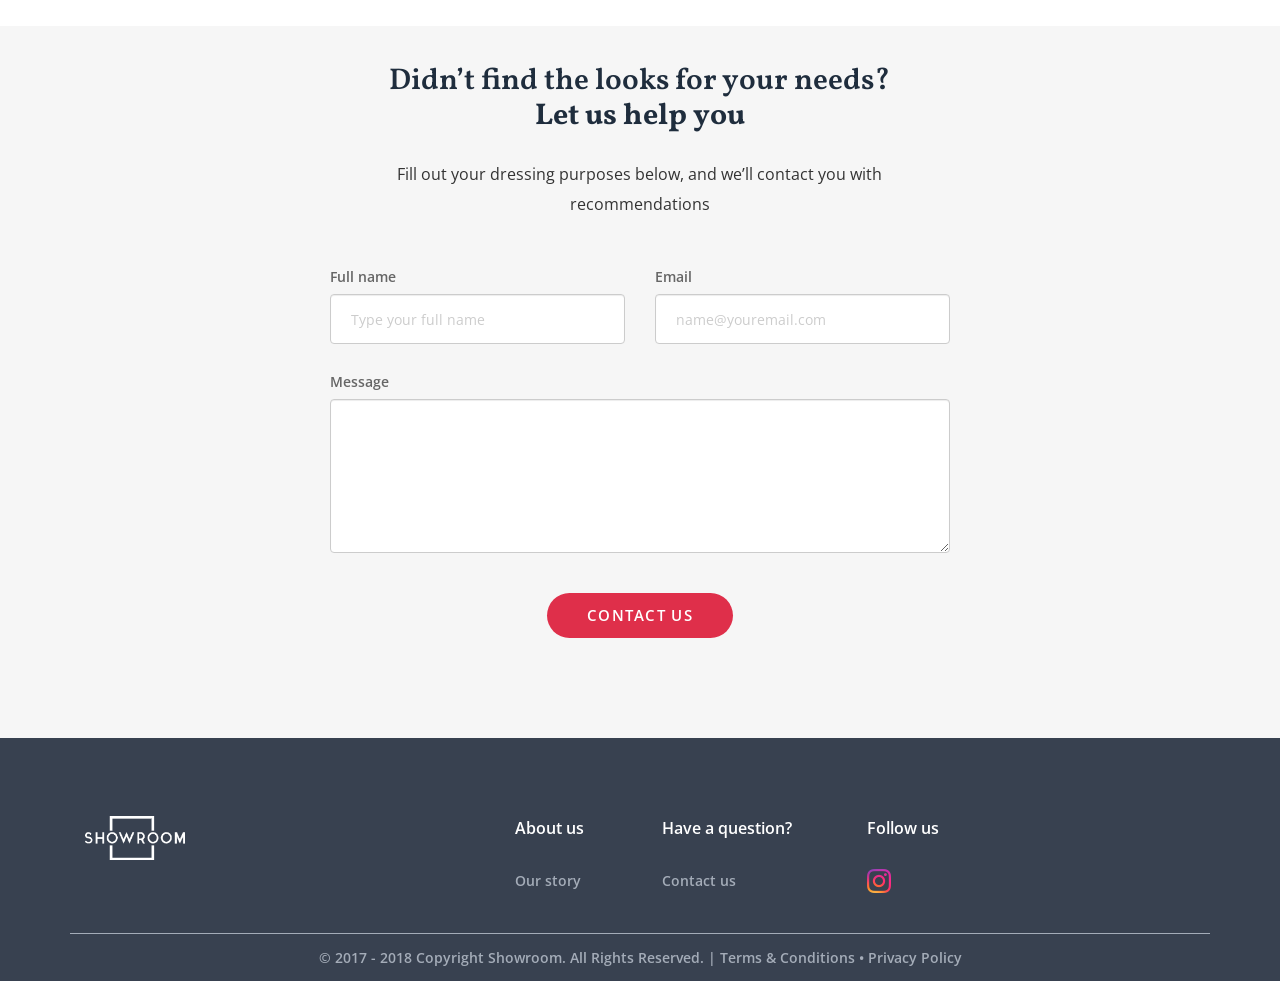
==== commit c0bd799c: "tags" ====
--- a/app/index.html
+++ b/app/index.html
@@ -318,10 +318,6 @@
 									<img class="logo" src="img/logo_white.png" alt="">
 								</a>
 							</div>
-							<div class="footer-copyright">
-								© 2017 - 2018 Copyright Showroom.<br />
-								All Rights Reserved.
-							</div>
 						</section>
 
 						<section class="widget col-xs-6 col-md-2">
@@ -361,10 +357,15 @@
 			<div class="footer-lower">
 				<div class="container">
 					<div class="row">
-						<a href="#">Terms & Conditions</a>  •  <a href="#">Privacy Policy</a>
-					</div>
-				</div>
-			</div><!-- //.footer-copyright -->
+						<div class="footer-copyright">
+							© 2017 - 2018 Copyright Showroom.
+							<span>All Rights Reserved.</span>
+						</div><!-- //.footer-copyright -->
+						<span class="devider">|</span>
+						<span><a href="#"> Terms & Conditions</a>  •  <a href="#">Privacy Policy</a></span>
+					</div>
+				</div>
+			</div><!-- //.footer-lower -->
 
 		</footer>
 
--- a/app/css/style.css
+++ b/app/css/style.css
@@ -4865,6 +4865,18 @@
 
 .slick-arrow.slick-hidden { display: none; }
 
+svg.icon { display: inline-block; width: 1em; height: 1em; stroke-width: 0; stroke: currentColor; fill: currentColor; }
+
+.contact-phone .icon-phone, .contact-section .contact-email .icon-phone, .contact-section .contact-address .icon-phone { fill: #d8d8d8; height: 2.3rem; width: 2.3rem; }
+
+.contact-email .icon-envelope { fill: #d8d8d8; height: 1.8rem; width: 2.1rem; }
+
+.contact-address .icon-location { fill: #d8d8d8; height: 2rem; width: 2.4rem; }
+
+svg.icon-wear { fill: #f74236; height: 2.3rem; width: 2rem; }
+
+svg.icon-heart { fill: #f74236; height: 3rem; width: 3rem; }
+
 html, body { height: 100%; }
 
 html { font-size: 62.5%; }
@@ -4904,30 +4916,133 @@
 
 .clearfix:after { content: ""; display: table; clear: both; }
 
-@-webkit-keyframes scroll { from { background-position: left; }
-  to { background-position: right; } }
-
-@-webkit-keyframes heart-burst { from { background-position: left; }
-  to { background-position: right; } }
-
-@keyframes heart-burst { from { background-position: left; }
-  to { background-position: right; } }
+@-webkit-keyframes heartPulse { 0% { -webkit-transform: scale(1); transform: scale(1); }
+  50% { -webkit-transform: scale(1.5); transform: scale(1.5); } }
+
+@keyframes heartPulse { 0% { -webkit-transform: scale(1); transform: scale(1); }
+  50% { -webkit-transform: scale(1.5); transform: scale(1.5); } }
+
+@-webkit-keyframes heartUnlike { 50% { -webkit-transform: scale(0.75); transform: scale(0.75); } }
+
+@keyframes heartUnlike { 50% { -webkit-transform: scale(0.75); transform: scale(0.75); } }
+
+@-webkit-keyframes heartFloatMain-1 { 0% { opacity: 0;
+    -webkit-transform: translate(0) rotate(0);
+            transform: translate(0) rotate(0); }
+  50% { opacity: 1;
+    -webkit-transform: translate(0, -25px) rotate(-20deg);
+            transform: translate(0, -25px) rotate(-20deg); } }
+
+@keyframes heartFloatMain-1 { 0% { opacity: 0;
+    -webkit-transform: translate(0) rotate(0);
+            transform: translate(0) rotate(0); }
+  50% { opacity: 1;
+    -webkit-transform: translate(0, -25px) rotate(-20deg);
+            transform: translate(0, -25px) rotate(-20deg); } }
+
+@-webkit-keyframes heartFloatMain-2 { 0% { opacity: 0;
+    -webkit-transform: translate(0) rotate(0) scale(0);
+            transform: translate(0) rotate(0) scale(0); }
+  50% { opacity: .9;
+    -webkit-transform: translate(-10px, -38px) rotate(25deg) scale(1);
+            transform: translate(-10px, -38px) rotate(25deg) scale(1); } }
+
+@keyframes heartFloatMain-2 { 0% { opacity: 0;
+    -webkit-transform: translate(0) rotate(0) scale(0);
+            transform: translate(0) rotate(0) scale(0); }
+  50% { opacity: .9;
+    -webkit-transform: translate(-10px, -38px) rotate(25deg) scale(1);
+            transform: translate(-10px, -38px) rotate(25deg) scale(1); } }
+
+@-webkit-keyframes heartFloatSub-1 { 0% { visibility: hidden;
+    -webkit-transform: translate(0) rotate(0);
+            transform: translate(0) rotate(0); }
+  50% { visibility: visible;
+    -webkit-transform: translate(13px, -13px) rotate(30deg);
+            transform: translate(13px, -13px) rotate(30deg); } }
+
+@keyframes heartFloatSub-1 { 0% { visibility: hidden;
+    -webkit-transform: translate(0) rotate(0);
+            transform: translate(0) rotate(0); }
+  50% { visibility: visible;
+    -webkit-transform: translate(13px, -13px) rotate(30deg);
+            transform: translate(13px, -13px) rotate(30deg); } }
+
+@-webkit-keyframes heartFloatSub-2 { 0% { visibility: hidden;
+    -webkit-transform: translate(0) rotate(0);
+            transform: translate(0) rotate(0); }
+  50% { visibility: visible;
+    -webkit-transform: translate(18px, -10px) rotate(55deg);
+            transform: translate(18px, -10px) rotate(55deg); } }
+
+@keyframes heartFloatSub-2 { 0% { visibility: hidden;
+    -webkit-transform: translate(0) rotate(0);
+            transform: translate(0) rotate(0); }
+  50% { visibility: visible;
+    -webkit-transform: translate(18px, -10px) rotate(55deg);
+            transform: translate(18px, -10px) rotate(55deg); } }
+
+@-webkit-keyframes heartFloatSub-3 { 0% { visibility: hidden;
+    -webkit-transform: translate(0) rotate(0);
+            transform: translate(0) rotate(0); }
+  50% { visibility: visible;
+    -webkit-transform: translate(-10px, -10px) rotate(-40deg);
+            transform: translate(-10px, -10px) rotate(-40deg); }
+  100% { -webkit-transform: translate(-50px, 0); transform: translate(-50px, 0); } }
+
+@keyframes heartFloatSub-3 { 0% { visibility: hidden;
+    -webkit-transform: translate(0) rotate(0);
+            transform: translate(0) rotate(0); }
+  50% { visibility: visible;
+    -webkit-transform: translate(-10px, -10px) rotate(-40deg);
+            transform: translate(-10px, -10px) rotate(-40deg); }
+  100% { -webkit-transform: translate(-50px, 0); transform: translate(-50px, 0); } }
+
+@-webkit-keyframes heartFloatSub-4 { 0% { visibility: hidden;
+    -webkit-transform: translate(0) rotate(0);
+            transform: translate(0) rotate(0); }
+  50% { visibility: visible;
+    -webkit-transform: translate(2px, -18px) rotate(-25deg);
+            transform: translate(2px, -18px) rotate(-25deg); } }
+
+@keyframes heartFloatSub-4 { 0% { visibility: hidden;
+    -webkit-transform: translate(0) rotate(0);
+            transform: translate(0) rotate(0); }
+  50% { visibility: visible;
+    -webkit-transform: translate(2px, -18px) rotate(-25deg);
+            transform: translate(2px, -18px) rotate(-25deg); } }
 
 @media screen and (min-width: 1200px) { .container { width: 1140px; } }
 
-h1 { font-size: 5rem; line-height: 6rem; color: #1f2d3d; font-family: "Vollkorn", serif; padding: 1.5rem 0; font-weight: 400; }
-
-h2 { font-size: 3.6rem; line-height: 4.4rem; color: #1f2d3d; font-family: "Vollkorn", serif; padding: 1.5rem 0; font-weight: 400; }
-
-.text-block, p { color: #666; font-size: 1.6rem; line-height: 3rem; }
+.wrapper { min-height: 100%; }
+
+h1 { font-size: 5rem; line-height: 6rem; color: #1f2d3d; font-family: "Vollkorn", serif; padding: 1.5rem 0; }
+
+h2 { font-size: 3.6rem; line-height: 4.4rem; color: #1f2d3d; font-family: "Vollkorn", serif; padding: 1.5rem 0; }
+
+h1, h2, h3, h4, h5, h6 { color: #1f2d3d; font-weight: 600; }
+
+h1, h2, h3 { color: #1f2d3d; font-family: "Vollkorn", serif; margin: auto; max-width: 80rem; text-align: center; }
+
+h4, h5, h6 { color: #666; font-family: "Open Sans", sans-serif; }
+
+h1 { font-size: 4.2rem; font-weight: 700; }
+
+h2 { font-size: 3rem; }
+
+h3 { font-size: 2.4rem; }
+
+h4 { font-size: 1.8rem; }
+
+h5 { font-size: 1.6rem; }
+
+h6 { font-size: 1.4rem; }
+
+.text-block, p { color: #333; font-size: 1.6rem; line-height: 3rem; }
 
 /* text position */
 .nowrap { white-space: nowrap !important; }
 
-.bg-w { background-color: #fff; }
-
-.bg-g { background-color: #f6f6f6; }
-
 /* loader */
 .loaded .main-wrapper { visibility: hidden; }
 
@@ -4935,7 +5050,7 @@
 
 .loaded .icon-load { display: block; }
 
-.hero-image { background-position: center; background-size: cover; height: 380px; display: -webkit-box; display: -webkit-flex; display: -ms-flexbox; display: flex; -webkit-box-align: center; -webkit-align-items: center; -ms-flex-align: center; align-items: center; -webkit-box-pack: start; -webkit-justify-content: flex-start; -ms-flex-pack: start; justify-content: flex-start; padding-top: 7.2rem; }
+.hero-image { background-color: #000; background-position: center; background-size: cover; height: 380px; display: -webkit-box; display: -webkit-flex; display: -ms-flexbox; display: flex; -webkit-box-align: center; -webkit-align-items: center; -ms-flex-align: center; align-items: center; -webkit-box-pack: start; -webkit-justify-content: flex-start; -ms-flex-pack: start; justify-content: flex-start; padding-top: 7.2rem; }
 
 @media screen and (max-width: 375px) { .hero-image { padding-top: 7.2rem; } }
 
@@ -4945,7 +5060,7 @@
 
 .subtitle { color: #fff; font-size: 2rem; line-height: 3rem; margin: auto; max-width: 76rem; text-align: center; }
 
-h2.section-title { color: #1f2d3d; font-family: "Vollkorn", serif; font-size: 3rem; font-weight: 600; line-height: normal; margin-bottom: 2rem; text-align: center; }
+h2.section-title { color: #1f2d3d; font-family: "Vollkorn", serif; font-size: 3rem; font-weight: 600; line-height: normal; margin: 0 auto 2rem; max-width: 80rem; text-align: center; }
 
 @media screen and (max-width: 425px) { h2.section-title { font-size: 2.4rem; line-height: normal; margin-bottom: 2.5rem; } }
 
@@ -4965,21 +5080,23 @@
 
 .instagram { background: url(../img/icons/instagram@2x.png) no-repeat center; background-size: cover; display: inline-block; height: 2.4rem; margin-top: 5px; width: 2.4rem; }
 
+body:not(.tax-ocassions) #preloader { display: none; }
+
 footer { background: #384150; color: #a4acb8; font-weight: 600; padding-top: 7.5rem; min-width: 320px; }
 
 @media screen and (max-width: 991px) { footer { padding-top: 3rem; } }
 
-@media screen and (max-width: 425px) { footer { font-family: "Roboto", sans-serif; font-weight: 500; } }
+@media screen and (max-width: 425px) { footer { font-weight: 500; } }
 
 footer a { display: inline-block; padding: 3px 0; }
 
 footer a:hover { color: #fff; }
 
-footer .logo { margin-bottom: 1.5rem; }
+footer .logo { margin-bottom: 1.5rem; margin-top: 0; }
 
 @media screen and (max-width: 992px) { footer .logo { display: inline-block; } }
 
-@media screen and (max-width: 374px) { footer .logo { margin-bottom: 0; margin-top: 0; -webkit-flex-shrink: 0; -ms-flex-negative: 0; flex-shrink: 0; } }
+@media screen and (max-width: 374px) { footer .logo { margin-bottom: 0; margin-top: 0; -webkit-box-flex: 1; -webkit-flex: 1; -ms-flex: 1; flex: 1; } }
 
 .footer-main { padding-bottom: 1rem; }
 
@@ -4991,22 +5108,28 @@
 
 .footer-main .col-xs-6 { float: none; display: inline-block; margin: 0 -3px; vertical-align: top; }
 
-.footer-lower { font-family: "Open Sans", sans-serif; font-size: 1.4rem; font-weight: 600; line-height: 1.93; text-align: center; }
+.footer-lower { font-size: 1.4rem; font-weight: 600; line-height: 1.93; text-align: center; }
 
 .footer-lower .container { border-top: 1px solid; padding-bottom: .7rem; padding-top: .7rem; }
 
-.footer-copyright { display: inline-block; font-size: 1.2rem; font-weight: normal; line-height: 1.5; }
-
-@media screen and (max-width: 991px) { .footer-copyright { margin-left: 3rem; } }
-
-@media screen and (max-width: 320px) { .footer-copyright { margin-left: 1rem; } }
+@media screen and (max-width: 425px) { .footer-lower .row { display: -webkit-box; display: -webkit-flex; display: -ms-flexbox; display: flex; -webkit-box-orient: vertical; -webkit-box-direction: reverse; -webkit-flex-direction: column-reverse; -ms-flex-direction: column-reverse; flex-direction: column-reverse; } }
+
+.footer-copyright { display: inline-block; line-height: 1.5; }
+
+@media screen and (max-width: 665px) { .footer-copyright { display: block; }
+  .footer-copyright + .devider { display: none; } }
+
+@media screen and (max-width: 375px) { .footer-copyright { font-size: 1.2rem; font-weight: normal; }
+  .footer-copyright span { display: block; } }
 
 .widget { margin-bottom: 3rem; }
 
-@media screen and (max-width: 320px) { .widget { padding-left: 1rem; padding-right: 1rem; }
-  .widget:first-child { -webkit-box-align: center; -webkit-align-items: center; -ms-flex-align: center; align-items: center; display: -webkit-box; display: -webkit-flex; display: -ms-flexbox; display: flex; -webkit-box-pack: justify; -webkit-justify-content: space-between; -ms-flex-pack: justify; justify-content: space-between; padding: 0; } }
-
-.widget-title { color: #fff; font-size: 1.6rem; line-height: 3rem; margin-bottom: 2.1rem; margin-top: 0; }
+@media screen and (max-width: 375px) { .widget { margin-bottom: 1.2rem !important; padding-left: 1rem; padding-right: 1rem; }
+  .widget:first-child { -webkit-box-align: center; -webkit-align-items: center; -ms-flex-align: center; align-items: center; display: -webkit-box; display: -webkit-flex; display: -ms-flexbox; display: flex; -webkit-box-pack: justify; -webkit-justify-content: space-between; -ms-flex-pack: justify; justify-content: space-between; padding: 0 0 2rem; } }
+
+.widget-title { color: #fff; font-family: "Open Sans", sans-serif; font-size: 1.6rem; line-height: 3rem; margin-bottom: 2.1rem; margin-top: 0; text-align: left; }
+
+@media screen and (max-width: 425px) { .widget-title { margin-bottom: 1.4rem; } }
 
 .widget ul { list-style: none; padding: 0; }
 
@@ -5016,13 +5139,47 @@
 
 @media screen and (max-width: 374px) { .widget.wrapper { display: -webkit-box; display: -webkit-flex; display: -ms-flexbox; display: flex; -webkit-box-align: center; -webkit-align-items: center; -ms-flex-align: center; align-items: center; -webkit-box-pack: justify; -webkit-justify-content: space-between; -ms-flex-pack: justify; justify-content: space-between; } }
 
-.btn, input[type="submit"] { background-color: #df2f4a; border: none; border-radius: 30px; color: #fff; font-family: "Open Sans", sans-serif; font-size: 1rem; font-weight: 900; letter-spacing: 1.3px; display: inline-block; height: 4rem; line-height: 4rem; padding: 0 4rem; text-align: center; text-transform: uppercase; }
+.btn, input[type="submit"] { background-color: #df2f4a; border: none; border-radius: 30px; color: #fff; font-family: "Open Sans", sans-serif; font-size: 1.5rem; font-weight: 600; letter-spacing: 1.3px; display: inline-block; height: 4.5rem; line-height: 4.5rem; padding: 0 4rem; text-align: center; text-transform: uppercase; }
 
 .btn:hover, input[type="submit"]:hover { background-color: #d4213c; }
 
-.btn:hover, input[type="submit"]:hover { color: #fff; }
+.btn:hover, input[type="submit"]:hover, .btn:focus, input[type="submit"]:focus { color: #fff; }
 
 .btn.btn-sm, input.btn-sm[type="submit"] { border-radius: 4px; font-size: 1rem; height: 2rem; line-height: 2rem; letter-spacing: 1.3px; padding: 0; width: 5rem; }
+
+.like-button { margin-right: 5px; position: relative; z-index: 99; }
+
+.like-button.liked { color: #f74236; }
+
+.like-button.liked .like-icon { background: url('data:image/svg+xml;utf8,<svg width="27" height="30" viewBox="0 0 21 18" xmlns="http://www.w3.org/2000/svg"><title>heart-colored</title><path d="M10.101 4.417S8.895.207 5.111.207c-4.465 0-10.967 6.846 5.082 17.592C25.237 7.03 19.665.202 15.501.202c-4.162 0-5.4 4.215-5.4 4.215z" fill="#f74236" fill-rule="evenodd"/></svg>') no-repeat center; }
+
+@media screen and (max-width: 425px) { .like-button.liked .like-icon { background: url('data:image/svg+xml;utf8,<svg width="18" height="20" viewBox="0 0 21 18" xmlns="http://www.w3.org/2000/svg"><title>heart-colored</title><path d="M10.101 4.417S8.895.207 5.111.207c-4.465 0-10.967 6.846 5.082 17.592C25.237 7.03 19.665.202 15.501.202c-4.162 0-5.4 4.215-5.4 4.215z" fill="#f74236" fill-rule="evenodd"/></svg>') no-repeat center; } }
+
+.like-icon { color: #484F56; width: 27px; height: 30px; display: inline-block; position: relative; font-size: 2.5rem; text-align: center; background: url('data:image/svg+xml;utf8,<svg width="27" height="30" viewBox="0 0 21 18" xmlns="http://www.w3.org/2000/svg"><title>heart-colored</title><path d="M10.101 4.417S8.895.207 5.111.207c-4.465 0-10.967 6.846 5.082 17.592C25.237 7.03 19.665.202 15.501.202c-4.162 0-5.4 4.215-5.4 4.215z" fill="#484F56" fill-rule="evenodd"/></svg>') no-repeat center; background-size: 100%; -webkit-animation: heartUnlike 0.1s cubic-bezier(0.175, 0.885, 0.32, 1.275) both; animation: heartUnlike 0.1s cubic-bezier(0.175, 0.885, 0.32, 1.275) both; }
+
+@media screen and (max-width: 425px) { .like-icon { height: 20px; width: 18px; } }
+
+.liked .like-icon { -webkit-animation: heartPulse 0.1s cubic-bezier(0.175, 0.885, 0.32, 1.275) both; animation: heartPulse 0.1s cubic-bezier(0.175, 0.885, 0.32, 1.275) both; color: #f74236; }
+
+.liked .like-icon [class^="heart-animation-"] { background: url('data:image/svg+xml;utf8,<svg width="21" height="18" viewBox="0 0 21 18" xmlns="http://www.w3.org/2000/svg"><title>heart-colored</title><path d="M10.101 4.417S8.895.207 5.111.207c-4.465 0-10.967 6.846 5.082 17.592C25.237 7.03 19.665.202 15.501.202c-4.162 0-5.4 4.215-5.4 4.215z" fill="#f74236" fill-rule="evenodd"/></svg>') no-repeat center; background-size: 100%; display: block; position: absolute; top: 0; left: 0; width: 16px; height: 14px; opacity: 0; }
+
+.liked .like-icon [class^="heart-animation-"]::before, .liked .like-icon [class^="heart-animation-"]::after { content: ''; background: inherit; background-size: 100%; width: inherit; height: inherit; display: inherit; position: relative; top: inherit; left: inherit; opacity: 0; }
+
+.liked .like-icon .heart-animation-1 { -webkit-animation: heartFloatMain-1 1s cubic-bezier(0.175, 0.885, 0.32, 1.275) both; animation: heartFloatMain-1 1s cubic-bezier(0.175, 0.885, 0.32, 1.275) both; }
+
+.liked .like-icon .heart-animation-1::before, .liked .like-icon .heart-animation-1::after { width: 12px; height: 10px; visibility: hidden; }
+
+.liked .like-icon .heart-animation-1::before { opacity: .6; -webkit-animation: heartFloatSub-1 1s 0.1s cubic-bezier(0.175, 0.885, 0.32, 1.275) both; animation: heartFloatSub-1 1s 0.1s cubic-bezier(0.175, 0.885, 0.32, 1.275) both; }
+
+.liked .like-icon .heart-animation-1::after { -webkit-animation: heartFloatSub-2 1s 0.1s cubic-bezier(0.175, 0.885, 0.32, 1.275) both; animation: heartFloatSub-2 1s 0.1s cubic-bezier(0.175, 0.885, 0.32, 1.275) both; opacity: .75; }
+
+.liked .like-icon .heart-animation-2 { -webkit-animation: heartFloatMain-2 1s 0.1s cubic-bezier(0.175, 0.885, 0.32, 1.275) both; animation: heartFloatMain-2 1s 0.1s cubic-bezier(0.175, 0.885, 0.32, 1.275) both; }
+
+.liked .like-icon .heart-animation-2::before, .liked .like-icon .heart-animation-2::after { width: 10px; height: 8px; visibility: hidden; }
+
+.liked .like-icon .heart-animation-2::before { -webkit-animation: heartFloatSub-3 1s 0.1s cubic-bezier(0.175, 0.885, 0.32, 1.275) both; animation: heartFloatSub-3 1s 0.1s cubic-bezier(0.175, 0.885, 0.32, 1.275) both; opacity: .25; }
+
+.liked .like-icon .heart-animation-2::after { -webkit-animation: heartFloatSub-4 1s 0.1s cubic-bezier(0.175, 0.885, 0.32, 1.275) both; animation: heartFloatSub-4 1s 0.1s cubic-bezier(0.175, 0.885, 0.32, 1.275) both; opacity: .4; }
 
 @media screen and (min-width: 1025px) { nav.bootsnav .container { height: 100%; left: 120px; padding: 0; position: absolute; right: 120px; top: 0; width: auto; }
   nav.bootsnav .container .login a { padding-right: 0; } }
@@ -5197,6 +5354,8 @@
 
 .modal .close { font-size: 2.8rem; position: absolute; right: 2rem; top: 1.5rem; }
 
+@media screen and (max-width: 375px) { .modal:not(#login) .modal-body { left: 0; position: absolute; top: 50%; -webkit-transform: translateY(-50%); -ms-transform: translateY(-50%); transform: translateY(-50%); } }
+
 .modal .modal-title { font-family: "Vollkorn", serif; font-size: 2.2rem; font-weight: 600; line-height: 3rem; margin-bottom: 2.8rem; }
 
 .modal .social-links .social-login { -webkit-box-align: center; -webkit-align-items: center; -ms-flex-align: center; align-items: center; border: none; border-radius: 4px; color: #fff; display: -webkit-box; display: -webkit-flex; display: -ms-flexbox; display: flex; font-size: 1.5rem; font-weight: 600; height: 5rem; line-height: 5rem; margin-bottom: 2rem; overflow: hidden; text-align: left; }
@@ -5239,44 +5398,52 @@
 
 .modal-open { overflow: visible; padding: 0 !important; }
 
-.tag-container { opacity: 0; position: absolute; text-align: center; -webkit-transition: all 0.2s linear; transition: all 0.2s linear; visibility: hidden; }
-
-.tag-container:hover .tag-content { visibility: visible; opacity: 1; }
+.tag-container { opacity: 0; position: absolute; text-align: center; visibility: hidden; }
+
+.tag-container.add-tag .tag-content, .tag-container:hover .tag-content { visibility: visible; opacity: 1; }
 
 .show-tags .tag-container { opacity: 1; visibility: visible; }
 
-.tag-container .tag-content { background: #fff; border-radius: 4px; box-shadow: 0 0 10px -1px rgba(0, 0, 0, 0.3); bottom: 1.5rem; visibility: hidden; left: 45%; margin-bottom: 1rem; min-width: 11rem; opacity: 0; padding: .3rem 3rem .3rem .8rem; position: absolute; text-align: left; -webkit-transform: translateX(-50%); -ms-transform: translateX(-50%); transform: translateX(-50%); -webkit-transition: all 0.2s linear; transition: all 0.2s linear; }
+.tag-container .tag-content { visibility: hidden; opacity: 0; z-index: 9; }
 
 .tag-container .tag-content:before { border-top: 7px solid #fff; border-left: 7px solid transparent; border-right: 7px solid transparent; content: ''; bottom: -5px; height: 0; left: 0; margin: auto; position: absolute; right: 0; width: 0; }
 
-.tag-container .name { font-size: 1.2rem; font-weight: 700; }
-
-.tag-container .price { color: #666; font-size: 1rem; }
-
-.tag-container .product-link { -webkit-box-align: center; -webkit-align-items: center; -ms-flex-align: center; align-items: center; bottom: 0; color: #d8d8d8; display: -webkit-box; display: -webkit-flex; display: -ms-flexbox; display: flex; -webkit-box-pack: center; -webkit-justify-content: center; -ms-flex-pack: center; justify-content: center; position: absolute; right: 0; text-align: center; top: 0; width: 3rem; }
-
-.tag-container .product-link:hover { background: #eee; color: #1f2d3d; }
-
-.tag-container .fa-tag { color: #fff; font-size: 1.4rem; text-shadow: 0 0 30px #1f2d3d; }
-
-.add-tag { -webkit-box-align: center; -webkit-align-items: center; -ms-flex-align: center; align-items: center; display: -webkit-box; display: -webkit-flex; display: -ms-flexbox; display: flex; position: absolute; }
-
-.add-tag .fa-tag { color: #fff; font-size: 1.4rem; }
-
-.add-tag .delete-tag { color: #d8d8d8; float: right; font-size: 1.2rem; font-weight: 500; line-height: 1.8rem; margin-bottom: .5rem; margin-top: -.6rem; }
+.tag-container .tag-content:after { bottom: -2rem; content: ''; height: 2rem; left: 0; position: absolute; width: 100%; }
+
+.tag-container .name { font-size: 1.4rem; font-weight: 700; overflow: hidden; text-overflow: ellipsis; padding: 2px 0px; }
+
+.tag-container .price { font-size: 1.4rem; font-weight: 700; }
+
+.tag-container .product-link { -webkit-box-align: center; -webkit-align-items: center; -ms-flex-align: center; align-items: center; bottom: 0; color: #484F56; display: -webkit-box; display: -webkit-flex; display: -ms-flexbox; display: flex; -webkit-box-pack: end; -webkit-justify-content: flex-end; -ms-flex-pack: end; justify-content: flex-end; padding-right: 1rem; position: absolute; right: 0; text-align: center; top: 0; width: 3.5rem; }
+
+.tag-container .product-link:hover { background: rgba(0, 0, 0, 0.07); color: #1f2d3d; }
+
+.tag-container .fa-tag { color: #fff; font-size: 1.7rem; text-shadow: 1px 1px 20px #000, -1px -1px 20px #000; }
+
+@media screen and (max-width: 425px) { .tag-container .fa-tag { font-size: 1.4rem; } }
+
+.tag-form { /*&:before { content: ''; height: 0; position: absolute; width: 0; z-index: 1; } &:after { top: -2rem; content: ''; height: 2rem; left: 0; position: absolute; width: 100%; }*/ }
+
+.tag-form input { color: #1f2d3d; border-radius: 4px; border: solid 1px #ccc; box-shadow: none !important; font-size: 1.2rem; font-style: italic; height: 2.6rem; margin-bottom: .7rem; outline: none !important; -webkit-transition: all 0.2s linear; transition: all 0.2s linear; }
+
+.tag-form input::-webkit-input-placeholder { color: #8c8c8c; }
+
+.tag-form input:-moz-placeholder { color: #8c8c8c; }
+
+.tag-form input::-moz-placeholder { color: #8c8c8c; }
+
+.tag-form input:-ms-input-placeholder { color: #8c8c8c; }
+
+.tag-form input:first-child { padding-right: 3.5rem; }
+
+.tag-form input:last-child { margin: 0; }
+
+.add-tag:hover .form { display: block; }
+
+.add-tag .delete-tag { color: #ccc; float: right; font-size: 1.4rem; font-weight: 600; line-height: 1.8rem; margin-bottom: 1rem; margin-top: -.5rem; }
 
 .add-tag .delete-tag:hover { color: #a4acb8; }
 
-.add-tag .form { background-color: #fff; margin: 1.5rem 1rem; padding: 1rem; position: relative; width: 18rem; }
-
-.add-tag .form:before { content: ''; height: 0; position: absolute; width: 0; z-index: 1; }
-
-.add-tag .form input { height: 20px; border-radius: 4px; border: solid 1px #ddd; font-size: 1rem; font-style: italic; margin-bottom: 6px; -webkit-transition: all 0.2s linear; transition: all 0.2s linear; }
-
-.add-tag .form input:first-child { padding-right: 3rem; }
-
-.add-tag .form input:last-child { margin: 0; }
-
 .add-tag.tag-left .form:before { border-right: 7px solid #fff; border-top: 7px solid transparent; border-bottom: 7px solid transparent; left: -7px; top: 50%; -webkit-transform: translateY(-50%); -ms-transform: translateY(-50%); transform: translateY(-50%); }
 
 .add-tag.tag-right { -webkit-box-orient: horizontal; -webkit-box-direction: reverse; -webkit-flex-direction: row-reverse; -ms-flex-direction: row-reverse; flex-direction: row-reverse; }
@@ -5291,27 +5458,63 @@
 
 .add-tag.tag-bottom .form:before { border-top: 7px solid #fff; border-left: 7px solid transparent; border-right: 7px solid transparent; bottom: -7px; left: 50%; -webkit-transform: translateX(-50%); -ms-transform: translateX(-50%); transform: translateX(-50%); }
 
-.add-tag .link-button { color: #d8d8d8; cursor: pointer; font-size: 1.5rem; display: block; height: 1.8rem; position: absolute; right: 15px; text-align: center; top: 29px; width: 2.5rem; }
+.add-tag .link-button { color: #ccc; cursor: pointer; font-size: 1.5rem; display: block; height: 1.8rem; padding: 2px 0; position: absolute; right: 1.2rem; text-align: center; top: 3.4rem; width: 2.8rem; }
 
 .add-tag .link-button:hover { color: #a4acb8; }
 
-.add-tag .link-button .fa-link { -webkit-transform: rotateZ(45deg); -ms-transform: rotate(45deg); transform: rotateZ(45deg); }
+.add-tag .link-button .icon-link { height: 2rem; -webkit-transform: rotateZ(45deg); -ms-transform: rotate(45deg); transform: rotateZ(45deg); width: 3rem; }
 
 .add-tag form .url-link:not(.show) { height: 0; margin: 0; padding-bottom: 0; padding-top: 0; visibility: hidden; }
 
-.item-tag { background: rgba(255, 255, 255, 0.9); bottom: 1.2rem; border-radius: 3rem; color: transparent; cursor: pointer; font-size: 1.2rem; font-weight: 600; height: 3rem; left: 1.2rem; line-height: 3rem; max-width: 3rem; padding: 0 .9rem; position: absolute; text-align: center; -webkit-transition: all .6s; transition: all .6s; white-space: nowrap; z-index: 1; }
-
-.item-tag:not(.has-tags):hover { border-radius: 3rem; color: #5f5f5f; cursor: default; max-width: 100%; padding: 0 1.5rem; width: auto; }
-
-.item-tag:not(.has-tags):hover i { font-size: 1.7rem; margin-right: 3px; }
-
-.item-tag i { color: #909090; font-size: 1.2rem; -webkit-transition: all .3s; transition: all .3s; vertical-align: middle; }
-
-.item-tag span { display: inline-block; line-height: inherit; overflow: hidden; vertical-align: middle; }
+.item-tag { background: rgba(255, 255, 255, 0.9); bottom: 1.2rem; border-radius: 3rem; color: transparent; cursor: pointer; font-size: 1.2rem; font-weight: 600; height: 3rem; left: 1rem; line-height: 3rem; max-width: 3rem; padding: 0 .8rem; position: absolute; text-align: center; -webkit-transition: all .6s; transition: all .6s; white-space: nowrap; z-index: 1; }
+
+@media screen and (max-width: 425px) { .item-tag { bottom: 1rem; font-size: .9rem; height: 2.4rem; line-height: 2.4rem; left: .5rem; padding: 0 .6rem; } }
+
+.item-tag:not(.has-tags):hover { border-radius: 3rem; color: #5f5f5f; cursor: default; max-width: 100%; padding: 0 1.3rem; width: auto; }
+
+@media screen and (max-width: 375px) { .item-tag:not(.has-tags):hover { padding: 0 1rem; } }
+
+.item-tag:not(.has-tags):hover i { margin-right: 3px; }
+
+@media screen and (max-width: 375px) { .item-tag:not(.has-tags):hover i { font-size: 1.2rem; } }
+
+.item-tag:not(.has-tags):hover span { display: inline-block; }
+
+.item-tag i { color: #484F56; font-size: 1.5rem; -webkit-transition: all .3s; transition: all .3s; vertical-align: middle; }
+
+@media screen and (max-width: 425px) { .item-tag i { font-size: 1.2rem; } }
+
+.item-tag span { display: inline-block; display: none; line-height: inherit; margin-top: -3px; overflow: hidden; vertical-align: middle; }
+
+@media screen and (max-width: 425px) { .item-tag span { margin-top: -1px; } }
 
 .item-tag.has-tags:before { background: #df2f4a; border: 1px solid #fff; border-radius: 50%; color: #fff; content: attr(data-tags); font-family: "Roboto", sans-serif; font-size: 11px; font-weight: normal; height: 2rem; line-height: 1.8rem; position: absolute; right: -1rem; text-align: center; top: -1rem; width: 2rem; display: -webkit-box; display: -webkit-flex; display: -ms-flexbox; display: flex; -webkit-box-align: center; -webkit-align-items: center; -ms-flex-align: center; align-items: center; -webkit-box-pack: center; -webkit-justify-content: center; -ms-flex-pack: center; justify-content: center; }
 
 .item-tag.has-tags > span { display: none; }
+
+.wear-icon { color: #484F56; cursor: pointer; font-size: 2rem; position: relative; -webkit-transition: all 0.2s linear; transition: all 0.2s linear; }
+
+@media screen and (max-width: 425px) { .wear-icon { font-size: 1.5rem; } }
+
+.wear-icon:before { background: #aaa; border: 1px solid #fff; border-radius: 50%; color: #fff; content: '?'; font-family: "Roboto", sans-serif; font-size: 11px; font-weight: normal; height: 1.8rem; position: absolute; right: -1rem; top: -1rem; width: 1.8rem; display: -webkit-box; display: -webkit-flex; display: -ms-flexbox; display: flex; -webkit-box-align: center; -webkit-align-items: center; -ms-flex-align: center; align-items: center; -webkit-box-pack: center; -webkit-justify-content: center; -ms-flex-pack: center; justify-content: center; -webkit-transition: all 0.2s linear; transition: all 0.2s linear; }
+
+.wear-icon.active { color: #df2f4a; }
+
+.wear-icon.active:before { background: #df2f4a; }
+
+.tag-content { background-color: #fff; border-radius: 4px; bottom: 1.5rem; box-shadow: 0 0 10px -1px rgba(0, 0, 0, 0.3); font-weight: 600; left: 0; margin-bottom: 1rem; max-width: 30rem; padding: 1rem; position: absolute; text-align: left; -webkit-transform: translateX(-50%); -ms-transform: translateX(-50%); transform: translateX(-50%); }
+
+.tag-content:before { border-top: 7px solid #fff; border-left: 7px solid transparent; border-right: 7px solid transparent; content: ''; bottom: -5px; height: 0; left: 0; margin: auto; position: absolute; right: 0; width: 0; }
+
+.tag-content:after { bottom: -2rem; content: ''; height: 2rem; left: 0; position: absolute; width: 100%; }
+
+.tag-form { display: none; padding-bottom: 1.5rem; width: 20rem; }
+
+.add-tag .tag-form { display: block; }
+
+.tag-text { display: block; min-width: 14rem; padding: .5rem 3.5rem .5rem 1rem; }
+
+.add-tag .tag-text { display: none; }
 
 .hero-slider { position: relative; }
 
@@ -5365,7 +5568,11 @@
 
 .occasion-item .occasion-image { max-height: 33rem; overflow: hidden; position: relative; }
 
-.occasion-item .occasion-image img { width: 100%; }
+@media screen and (max-width: 425px) { .occasion-item .occasion-image { max-height: 20.7rem; } }
+
+.occasion-item .occasion-image img { max-height: 33rem; width: 100%; }
+
+@media screen and (max-width: 425px) { .occasion-item .occasion-image img { max-height: 20.7rem; } }
 
 .occasion-item .occasion-info { background: #fff; color: #666; font-size: 1.2rem; font-weight: 600; padding: 2rem; }
 
@@ -5407,6 +5614,8 @@
 
 @media screen and (max-width: 425px) { .contact-section { padding: .3rem 0 8rem; } }
 
+.contact-section .container { max-width: 98rem; }
+
 .contact-section .section-title { line-height: 3.5rem; margin-bottom: 1rem; }
 
 @media screen and (max-width: 425px) { .contact-section .section-title br { display: none; } }
@@ -5421,6 +5630,14 @@
 
 @media screen and (max-width: 425px) { .contact-section input[type="submit"] { margin-top: 1rem; } }
 
+.contact-section .contact-title { font-size: 1.6rem; font-weight: 600; line-height: 3rem; margin-bottom: 2.7rem; margin-top: 3.5rem; }
+
+.contact-section .contact-icon { -webkit-flex-shrink: 0; -ms-flex-negative: 0; flex-shrink: 0; height: 3rem; margin-right: 2rem; padding-top: 4px; text-align: center; width: 3rem; }
+
+.contact-section .contact-phone, .contact-section .contact-email, .contact-section .contact-address { color: #666; display: -webkit-box; display: -webkit-flex; display: -ms-flexbox; display: flex; font-size: 1.4rem; font-weight: 600; line-height: 3rem; margin-bottom: 1.8rem; }
+
+.contact-section .contact-phone a:hover, .contact-section .contact-email a:hover, .contact-section .contact-address a:hover { color: #1f2d3d; }
+
 .text-section { padding: 2.3rem 0 5rem; text-align: center; }
 
 .text-section .section-content { max-width: 80rem; margin: auto; }
@@ -5445,7 +5662,7 @@
 
 .community-section .community-slider .community-title { font-size: 1.6rem; font-weight: bold; line-height: 1.8rem; }
 
-.community-section .community-slider .community-title a { color: #666; }
+.community-section .community-slider .community-title a { color: #666; word-break: break-word; word-wrap: break-word; }
 
 .community-section .community-slider .community-title a:hover { color: #1f2d3d; }
 
@@ -5467,10 +5684,14 @@
 
 @media screen and (max-width: 1024px) { .community-section .community-slider .slick-arrow.slick-next { right: 50%; -webkit-transform: translateY(-50%) translateX(100%) rotateZ(180deg); -ms-transform: translateY(-50%) translateX(100%) rotate(180deg); transform: translateY(-50%) translateX(100%) rotateZ(180deg); } }
 
-.event-info-section { padding-top: 7.2rem; text-align: center; }
+.event-info-section { background-color: #f6f6f6; padding-top: 7.2rem; text-align: center; }
+
+.event-info-section.has-image { background-color: #000; }
 
 @media screen and (max-width: 992px) { .event-info-section { height: auto; } }
 
+@media screen and (max-width: 320px) { .event-info-section .col-md-12 { padding-left: 1rem; padding-right: 1rem; } }
+
 .event-info-section:not(.has-image) .page-title { color: #1f2d3d; margin-bottom: 0; padding: 5rem 0 1rem; }
 
 .event-info-section:not(.has-image) .subtitle { color: #1f2d3d; }
@@ -5487,7 +5708,7 @@
 
 @media screen and (max-width: 992px) { .event-info-section .subtitle { padding-bottom: 0; } }
 
-.event-info-section .event-persons-list { -webkit-box-align: center; -webkit-align-items: center; -ms-flex-align: center; align-items: center; color: #fff; display: -webkit-box; display: -webkit-flex; display: -ms-flexbox; display: flex; -webkit-box-orient: vertical; -webkit-box-direction: normal; -webkit-flex-direction: column; -ms-flex-direction: column; flex-direction: column; font-size: 1.4rem; font-weight: bold; -webkit-box-pack: center; -webkit-justify-content: center; -ms-flex-pack: center; justify-content: center; margin-bottom: 1rem; }
+.event-info-section .event-persons-list { -webkit-box-align: center; -webkit-align-items: center; -ms-flex-align: center; align-items: center; color: #fff; display: -webkit-box; display: -webkit-flex; display: -ms-flexbox; display: flex; -webkit-box-orient: vertical; -webkit-box-direction: normal; -webkit-flex-direction: column; -ms-flex-direction: column; flex-direction: column; font-size: 1.6rem; font-weight: bold; -webkit-box-pack: center; -webkit-justify-content: center; -ms-flex-pack: center; justify-content: center; margin-bottom: 1rem; }
 
 .event-info-section .event-persons-list ul { font-weight: normal; list-style: none; margin: 1rem 0 0; padding: 0; }
 
@@ -5495,7 +5716,9 @@
 
 .event-info-section .event-persons-list ul li { display: inline-block; margin: 0 2rem; }
 
-.event-info-section .event-persons-list ul a { font-weight: 600; }
+@media screen and (max-width: 375px) { .event-info-section .event-persons-list ul li { margin: 0 .5rem; } }
+
+.event-info-section .event-persons-list ul a { font-size: 1.4rem; font-weight: 600; }
 
 .event-info-section .event-persons-list ul a:hover { color: #c2c2c2; }
 
@@ -5505,24 +5728,65 @@
 
 .event-items-section { padding: 5rem 2rem 2rem; }
 
-@media screen and (max-width: 320px) { .event-items-section { padding-left: 0; padding-right: 0; } }
-
-.event-items-section .grid { margin: auto; }
-
-.event-items-section .grid-item { border-radius: 5px; margin-bottom: .5rem; padding: 1rem; -webkit-transition: all .3s; transition: all .3s; width: 325px; }
-
-.event-items-section .grid-item:hover { background: rgba(0, 0, 0, 0.05); }
-
-@media screen and (max-width: 320px) { .event-items-section .grid-item { width: 320px; } }
+@media screen and (max-width: 425px) { .event-items-section { overflow: hidden; padding-left: 0; padding-right: 0; } }
+
+.event-items-section .grid { opacity: 0; margin: auto; }
+
+@media screen and (max-width: 425px) { .event-items-section .grid { width: 100%; } }
+
+.event-items-section .grid-item { background: rgba(0, 0, 0, 0.025); border-radius: 5px; margin-bottom: 1rem; opacity: 0; padding: 1rem; width: 325px; -webkit-transition: opacity .3s 15s; transition: opacity .3s 15s; /*
+    &[style*="left: 0"] {
+      &:first-child {opacity: 1 !important;}
+      @media screen and (max-width: 1702px) {
+        &:not(:nth-child(n+4)) {
+          opacity: 0;
+          //transition: none;
+        }
+      }//@media screen and (max-width: 1702px)
+
+      @media screen and (max-width: 1372px) {
+        &:not(:nth-child(n+3)) {
+          opacity: 0;
+          //transition: none;
+        }
+      }//@media screen and (max-width: 1372px)
+
+      @media screen and (max-width: 1041px) {
+        &:not(:nth-child(n+2)) {
+          opacity: 0;
+          //transition: none;
+        }
+      }//@media screen and (max-width: 1041px)
+
+    }//&[style*="left: 0"]
+*/ }
+
+.event-items-section .grid-item.visible { opacity: 1; -webkit-transition: opacity .5s 15s; transition: opacity .5s 15s; }
+
+.event-items-section .grid-item:hover { background: rgba(0, 0, 0, 0.06); }
+
+@media screen and (max-width: 430px) { .event-items-section .grid-item { padding: .8rem; width: 200px; } }
+
+@media screen and (max-width: 400px) { .event-items-section .grid-item { width: 185px; } }
+
+@media screen and (max-width: 375px) { .event-items-section .grid-item { width: 175px; } }
+
+@media screen and (max-width: 360px) { .event-items-section .grid-item { width: 165px; } }
+
+@media screen and (max-width: 330px) { .event-items-section .grid-item { width: 150px; } }
 
 .event-items-section .grid-item .grid-item-header { background: transparent; left: 0; min-height: 4rem; padding: 1rem 1.2rem; position: absolute; top: 0; }
 
+@media screen and (max-width: 375px) { .event-items-section .grid-item .grid-item-header { padding: .5rem; } }
+
 .event-items-section .grid-item .grid-item-header a { -webkit-box-align: center; -webkit-align-items: center; -ms-flex-align: center; align-items: center; display: -webkit-box; display: -webkit-flex; display: -ms-flexbox; display: flex; }
 
 .event-items-section .grid-item .grid-item-header a:hover .user-name { opacity: 1; }
 
 .event-items-section .grid-item .grid-item-header .user-avatar { -webkit-box-align: center; -webkit-align-items: center; -ms-flex-align: center; align-items: center; background: #ccc; border: 1px solid #ccc; border-radius: 50%; box-shadow: 0 0 50px 0px rgba(0, 0, 0, 0.3); display: -webkit-box; display: -webkit-flex; display: -ms-flexbox; display: flex; height: 3rem; -webkit-box-pack: center; -webkit-justify-content: center; -ms-flex-pack: center; justify-content: center; -webkit-flex-shrink: 0; -ms-flex-negative: 0; flex-shrink: 0; margin-right: .5rem; overflow: hidden; width: 3rem; }
 
+.event-items-section .grid-item .grid-item-header .user-avatar img { max-width: 3rem; }
+
 .event-items-section .grid-item .grid-item-header .user-avatar .fa { color: #f5f5f5; font-size: 3rem; }
 
 .event-items-section .grid-item .grid-item-header .user-name { color: #fff; font-size: 1.2rem; font-weight: bold; line-height: 1.8rem; opacity: .8; text-shadow: 0 0 5px #000; word-wrap: break-word; word-break: break-word; }
@@ -5537,28 +5801,32 @@
 
 .event-items-section .grid-item .grid-item-header:hover .user-tooltip { display: -webkit-box; display: -webkit-flex; display: -ms-flexbox; display: flex; }
 
-.event-items-section .grid-item .grid-item-image { position: relative; }
-
-.event-items-section .grid-item .grid-item-footer { color: #5f5f5f; display: -webkit-box; display: -webkit-flex; display: -ms-flexbox; display: flex; font-size: 1.4rem; font-weight: bold; line-height: 1.8rem; min-height: 4rem; padding: 0 1rem 0; }
-
-.event-items-section .grid-item .grid-item-footer .likes { -webkit-box-align: center; -webkit-align-items: center; -ms-flex-align: center; align-items: center; display: -webkit-box; display: -webkit-flex; display: -ms-flexbox; display: flex; -webkit-box-orient: vertical; -webkit-box-direction: normal; -webkit-flex-direction: column; -ms-flex-direction: column; flex-direction: column; margin-left: -1.6rem; margin-right: -1.5rem; min-width: 8rem; padding-right: .5rem; }
-
-.event-items-section .grid-item .grid-item-footer .likes i { color: #F64135; font-size: 2.6rem; vertical-align: middle; }
-
-.event-items-section .grid-item .grid-item-footer .wear { display: -webkit-box; display: -webkit-flex; display: -ms-flexbox; display: flex; -webkit-box-orient: vertical; -webkit-box-direction: normal; -webkit-flex-direction: column; -ms-flex-direction: column; flex-direction: column; -webkit-box-pack: justify; -webkit-justify-content: space-between; -ms-flex-pack: justify; justify-content: space-between; padding-top: 1.2rem; position: relative; z-index: 1; }
-
-.event-items-section .grid-item .grid-item-footer .wear i { color: #F64135; font-size: 1.8rem; }
-
-@media screen and (max-width: 375px) { .event-items-section .grid-item .grid-item-footer .wear span { display: none; } }
-
-.event-items-section .grid-item .grid-item-footer .share { -webkit-box-align: center; -webkit-align-items: center; -ms-flex-align: center; align-items: center; color: #d8d8d8; display: -webkit-box; display: -webkit-flex; display: -ms-flexbox; display: flex; font-size: 2rem; margin-left: auto; }
+.event-items-section .grid-item .grid-item-image { position: relative; text-align: center; }
+
+.event-items-section .grid-item .grid-item-footer { -webkit-box-align: center; -webkit-align-items: center; -ms-flex-align: center; align-items: center; display: -webkit-box; display: -webkit-flex; display: -ms-flexbox; display: flex; font-size: 1.4rem; font-weight: bold; line-height: 1.8rem; min-height: 4rem; padding: 1rem 1rem 0; }
+
+@media screen and (max-width: 375px) { .event-items-section .grid-item .grid-item-footer { padding: 0; } }
+
+.event-items-section .grid-item .grid-item-footer .likes { -webkit-box-align: center; -webkit-align-items: center; -ms-flex-align: center; align-items: center; display: -webkit-box; display: -webkit-flex; display: -ms-flexbox; display: flex; margin-right: 1.5rem; min-width: 3rem; padding-top: .2rem; }
+
+@media screen and (max-width: 375px) { .event-items-section .grid-item .grid-item-footer .likes { margin-right: .5rem; } }
+
+.event-items-section .grid-item .grid-item-footer .wear { display: -webkit-box; display: -webkit-flex; display: -ms-flexbox; display: flex; -webkit-box-pack: justify; -webkit-justify-content: space-between; -ms-flex-pack: justify; justify-content: space-between; padding-top: 5px; position: relative; z-index: 1; }
+
+.event-items-section .grid-item .grid-item-footer .wear div { padding: 0 3px 0 1rem; }
+
+@media screen and (max-width: 425px) { .event-items-section .grid-item .grid-item-footer .wear div span { display: none; } }
+
+.event-items-section .grid-item .grid-item-footer .share { color: #484F56; display: -webkit-box; display: -webkit-flex; display: -ms-flexbox; display: flex; font-size: 2.2rem; margin-left: auto; }
+
+@media screen and (max-width: 425px) { .event-items-section .grid-item .grid-item-footer .share { font-size: 1.8rem; padding-top: 5px; } }
 
 .event-items-section .grid-item .grid-item-footer .share:hover { color: #1f2d3d; }
 
-.heart { background-image: url("../img/web_heart_animation.png"); background-position: left; background-repeat: no-repeat; background-size: 2900%; cursor: pointer; height: 45px; margin-bottom: -.5rem; -webkit-transform: scale(1.5); -ms-transform: scale(1.5); transform: scale(1.5); width: 60px; }
-
-.heart.like { background-position: right; }
-
-.is_animating { -webkit-animation: heart-burst 0.8s steps(28) 1; animation: heart-burst 0.8s steps(28) 1; }
+.bg-w { background-color: #fff; }
+
+.bg-g { background-color: #f6f6f6; }
+
+.mb100 { margin-bottom: 10rem; }
 
 /*# sourceMappingURL=style.css.map */
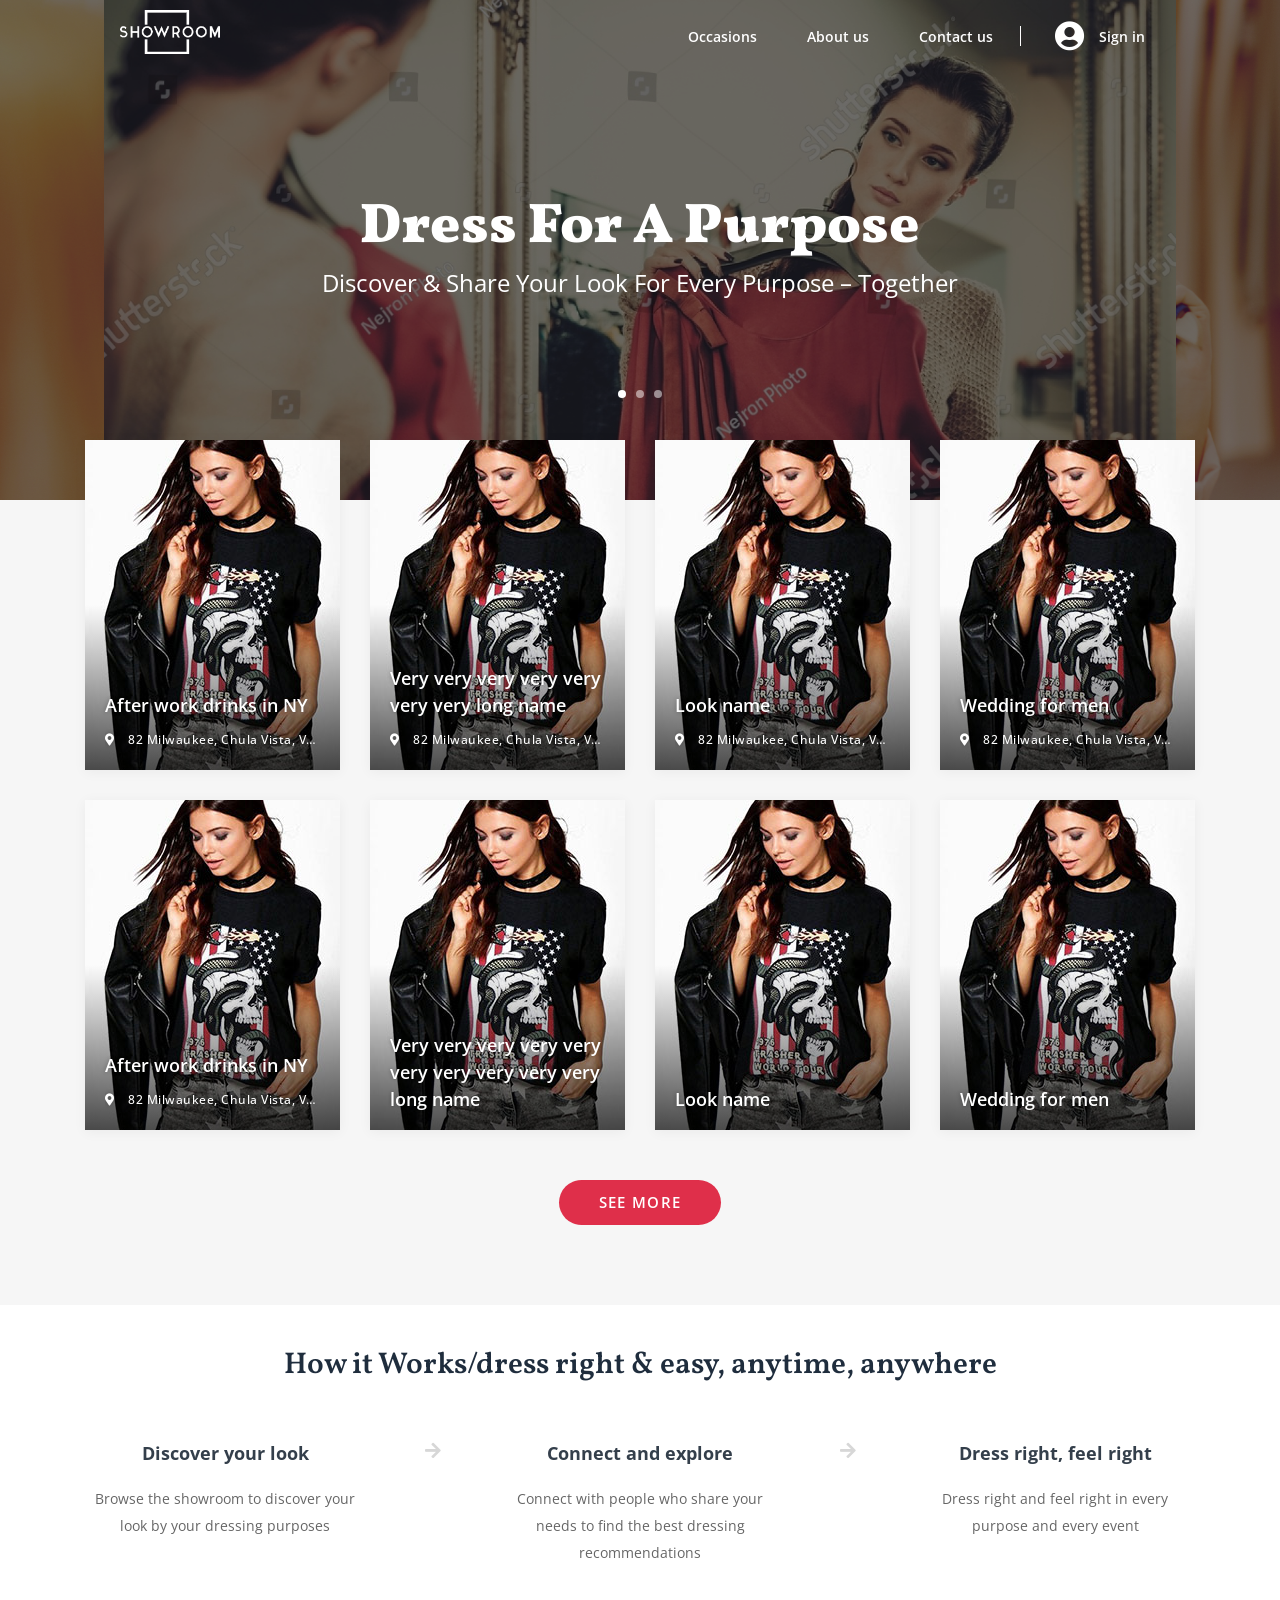
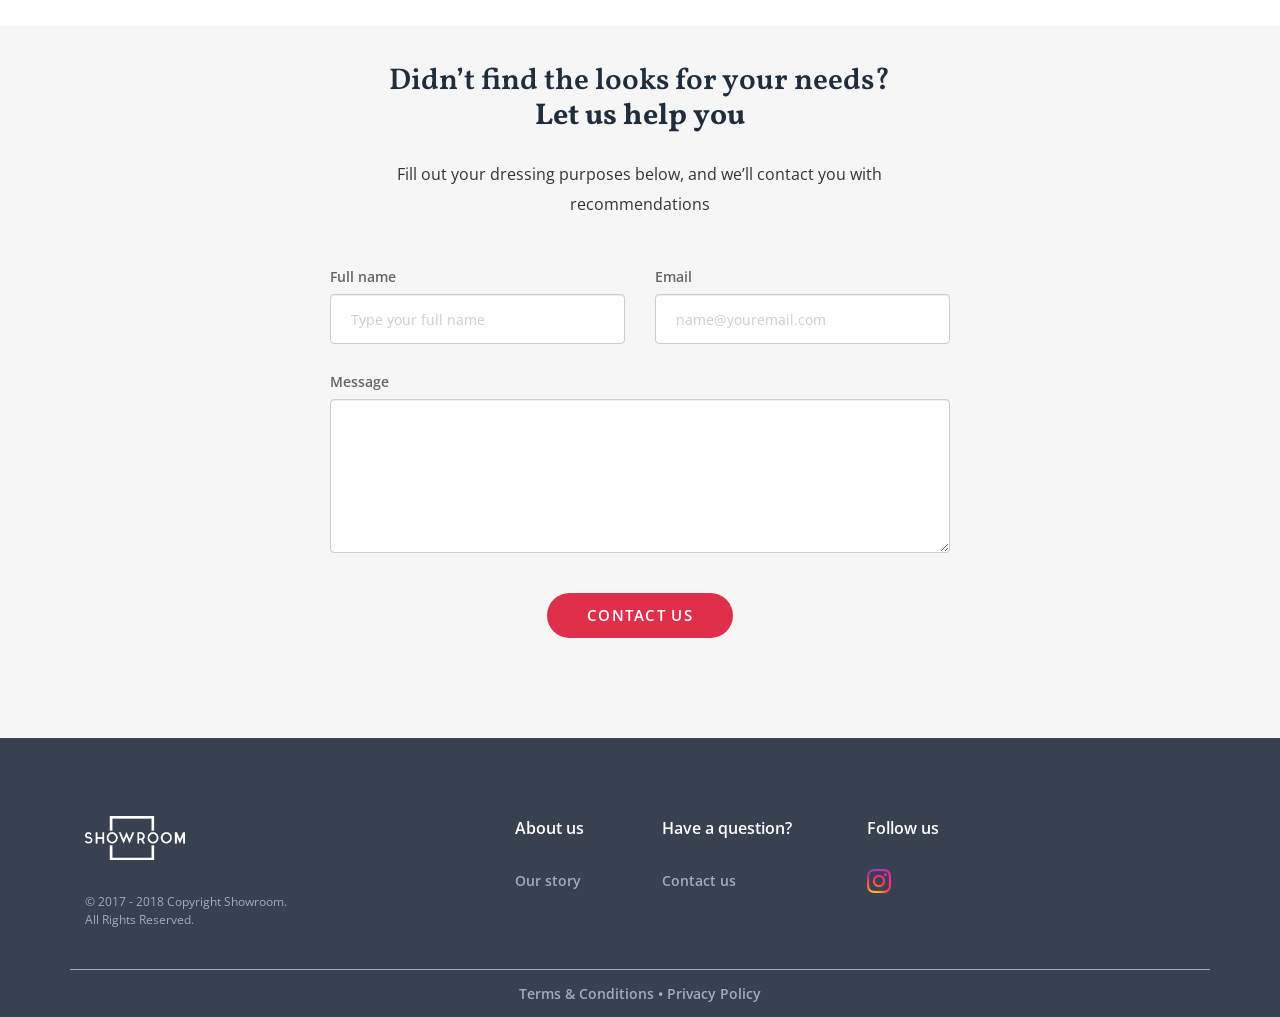
==== commit 91859c34: "footer copyright" ====
--- a/app/index.html
+++ b/app/index.html
@@ -318,6 +318,10 @@
 									<img class="logo" src="img/logo_white.png" alt="">
 								</a>
 							</div>
+							<div class="footer-copyright">
+								© 2017 - 2018 Copyright Showroom.<br />
+								All Rights Reserved.
+							</div>
 						</section>
 
 						<section class="widget col-xs-6 col-md-2">
@@ -357,15 +361,10 @@
 			<div class="footer-lower">
 				<div class="container">
 					<div class="row">
-						<div class="footer-copyright">
-							© 2017 - 2018 Copyright Showroom.
-							<span>All Rights Reserved.</span>
-						</div><!-- //.footer-copyright -->
-						<span class="devider">|</span>
-						<span><a href="#"> Terms & Conditions</a>  •  <a href="#">Privacy Policy</a></span>
-					</div>
-				</div>
-			</div><!-- //.footer-lower -->
+						<a href="#">Terms & Conditions</a>  •  <a href="#">Privacy Policy</a>
+					</div>
+				</div>
+			</div><!-- //.footer-copyright -->
 
 		</footer>
 
--- a/app/css/style.css
+++ b/app/css/style.css
@@ -5012,19 +5012,25 @@
     -webkit-transform: translate(2px, -18px) rotate(-25deg);
             transform: translate(2px, -18px) rotate(-25deg); } }
 
+@-webkit-keyframes heroImage { 0%, 75% { background-color: #000; }
+  100% { background-color: transparent; } }
+
+@keyframes heroImage { 0%, 75% { background-color: #000; }
+  100% { background-color: transparent; } }
+
 @media screen and (min-width: 1200px) { .container { width: 1140px; } }
 
 .wrapper { min-height: 100%; }
 
-h1 { font-size: 5rem; line-height: 6rem; color: #1f2d3d; font-family: "Vollkorn", serif; padding: 1.5rem 0; }
-
-h2 { font-size: 3.6rem; line-height: 4.4rem; color: #1f2d3d; font-family: "Vollkorn", serif; padding: 1.5rem 0; }
+h1 { font-size: 5rem; line-height: 6rem; color: #1f2d3d; padding: 1.5rem 0; }
+
+h2 { font-size: 3.6rem; line-height: 4.4rem; color: #1f2d3d; padding: 1.5rem 0; }
 
 h1, h2, h3, h4, h5, h6 { color: #1f2d3d; font-weight: 600; }
 
-h1, h2, h3 { color: #1f2d3d; font-family: "Vollkorn", serif; margin: auto; max-width: 80rem; text-align: center; }
-
-h4, h5, h6 { color: #666; font-family: "Open Sans", sans-serif; }
+h1, h2, h3 { font-family: "Vollkorn", serif; margin: auto; max-width: 80rem; }
+
+h4, h5, h6 { color: #333; font-family: "Open Sans", sans-serif; }
 
 h1 { font-size: 4.2rem; font-weight: 700; }
 
@@ -5050,11 +5056,15 @@
 
 .loaded .icon-load { display: block; }
 
-.hero-image { background-color: #000; background-position: center; background-size: cover; height: 380px; display: -webkit-box; display: -webkit-flex; display: -ms-flexbox; display: flex; -webkit-box-align: center; -webkit-align-items: center; -ms-flex-align: center; align-items: center; -webkit-box-pack: start; -webkit-justify-content: flex-start; -ms-flex-pack: start; justify-content: flex-start; padding-top: 7.2rem; }
-
-@media screen and (max-width: 375px) { .hero-image { padding-top: 7.2rem; } }
-
-.hero-image.occasions .page-title { margin-top: -10rem; }
+.hero-image { -webkit-box-align: center; -webkit-align-items: center; -ms-flex-align: center; align-items: center; background-color: #000; background-position: center; background-size: cover; background: none; height: 38rem; -webkit-box-pack: start; -webkit-justify-content: flex-start; -ms-flex-pack: start; justify-content: flex-start; display: -webkit-box; display: -webkit-flex; display: -ms-flexbox; display: flex; position: relative; }
+
+.hero-image:not(.event-info-section):before, .hero-image.event-info-section.has-image:before { -webkit-animation: heroImage 1s ease; animation: heroImage 1s ease; background-color: transparent; content: ''; position: absolute; left: 0; top: 0; width: 100%; height: 100%; }
+
+@media screen and (max-width: 375px) { .hero-image { height: 50rem; } }
+
+@media screen and (max-width: 375px) { .hero-image.occasions { height: 40rem; } }
+
+@media screen and (max-width: 375px) { body[class*="occasions-page"] .hero-image { height: 40rem; } }
 
 .page-title { color: #fff; font-family: "Vollkorn", serif; font-size: 4.2rem; font-weight: bold; line-height: 5rem; margin-bottom: 2rem; text-align: center; }
 
@@ -5080,7 +5090,9 @@
 
 .instagram { background: url(../img/icons/instagram@2x.png) no-repeat center; background-size: cover; display: inline-block; height: 2.4rem; margin-top: 5px; width: 2.4rem; }
 
-body:not(.tax-ocassions) #preloader { display: none; }
+body #preloader { display: none; }
+
+body.home #preloader, body[class*="occasions-page"] #preloader, body.tax-ocassions #preloader { display: -webkit-box; display: -webkit-flex; display: -ms-flexbox; display: flex; }
 
 footer { background: #384150; color: #a4acb8; font-weight: 600; padding-top: 7.5rem; min-width: 320px; }
 
@@ -5112,9 +5124,9 @@
 
 .footer-lower .container { border-top: 1px solid; padding-bottom: .7rem; padding-top: .7rem; }
 
-@media screen and (max-width: 425px) { .footer-lower .row { display: -webkit-box; display: -webkit-flex; display: -ms-flexbox; display: flex; -webkit-box-orient: vertical; -webkit-box-direction: reverse; -webkit-flex-direction: column-reverse; -ms-flex-direction: column-reverse; flex-direction: column-reverse; } }
-
-.footer-copyright { display: inline-block; line-height: 1.5; }
+@media screen and (max-width: 425px) { .footer-lower { /*.row { display: flex; flex-direction: column-reverse; }*/ } }
+
+.footer-copyright { display: inline-block; font-size: 1.2rem; font-weight: normal; line-height: 1.5; }
 
 @media screen and (max-width: 665px) { .footer-copyright { display: block; }
   .footer-copyright + .devider { display: none; } }
@@ -5410,15 +5422,15 @@
 
 .tag-container .tag-content:after { bottom: -2rem; content: ''; height: 2rem; left: 0; position: absolute; width: 100%; }
 
-.tag-container .name { font-size: 1.4rem; font-weight: 700; overflow: hidden; text-overflow: ellipsis; padding: 2px 0px; }
-
-.tag-container .price { font-size: 1.4rem; font-weight: 700; }
+.tag-container .name { font-size: 1.4rem; font-weight: 600; overflow: hidden; text-overflow: ellipsis; padding: 2px 0px; }
+
+.tag-container .price { font-size: 1.4rem; font-weight: 600; }
 
 .tag-container .product-link { -webkit-box-align: center; -webkit-align-items: center; -ms-flex-align: center; align-items: center; bottom: 0; color: #484F56; display: -webkit-box; display: -webkit-flex; display: -ms-flexbox; display: flex; -webkit-box-pack: end; -webkit-justify-content: flex-end; -ms-flex-pack: end; justify-content: flex-end; padding-right: 1rem; position: absolute; right: 0; text-align: center; top: 0; width: 3.5rem; }
 
 .tag-container .product-link:hover { background: rgba(0, 0, 0, 0.07); color: #1f2d3d; }
 
-.tag-container .fa-tag { color: #fff; font-size: 1.7rem; text-shadow: 1px 1px 20px #000, -1px -1px 20px #000; }
+.tag-container .fa-tag { color: #fff; font-size: 1.7rem; text-shadow: 1px 1px 20px rgba(0, 0, 0, 0.5), -1px -1px 20px rgba(0, 0, 0, 0.5); }
 
 @media screen and (max-width: 425px) { .tag-container .fa-tag { font-size: 1.4rem; } }
 
